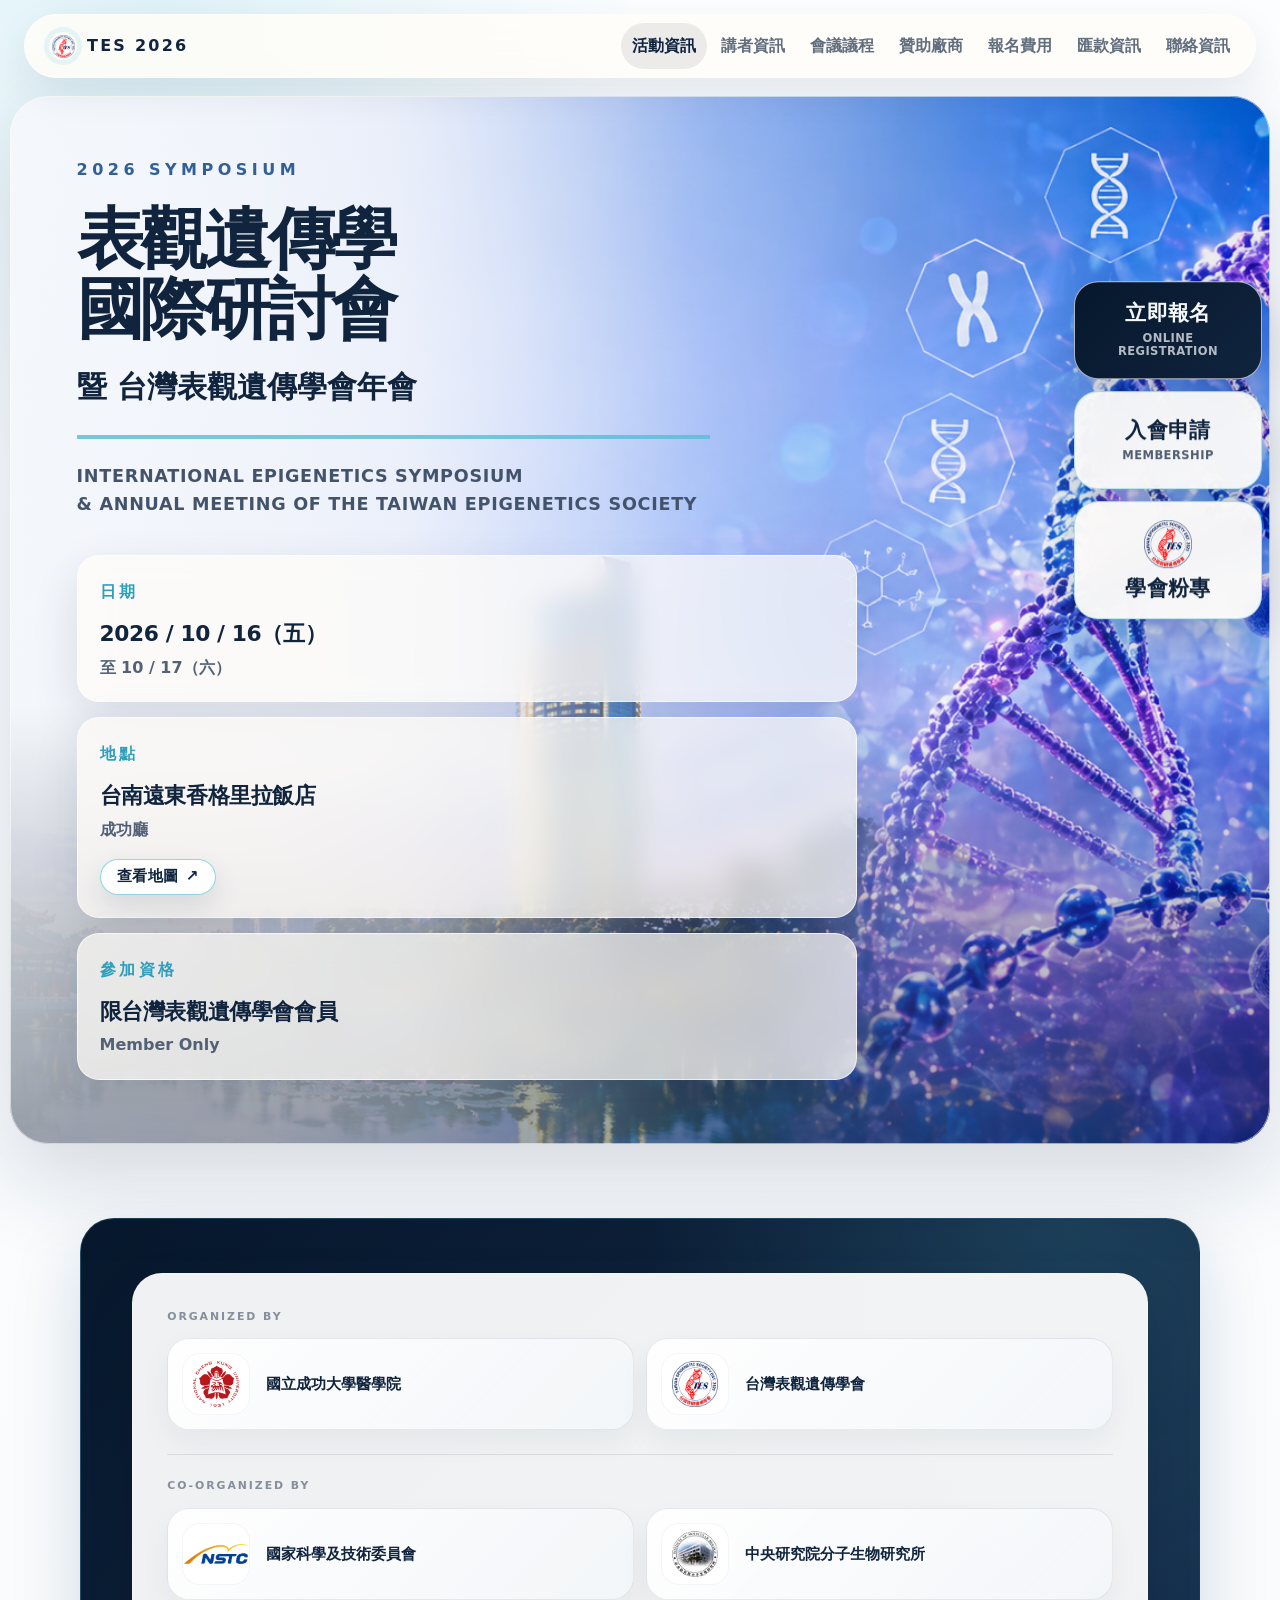
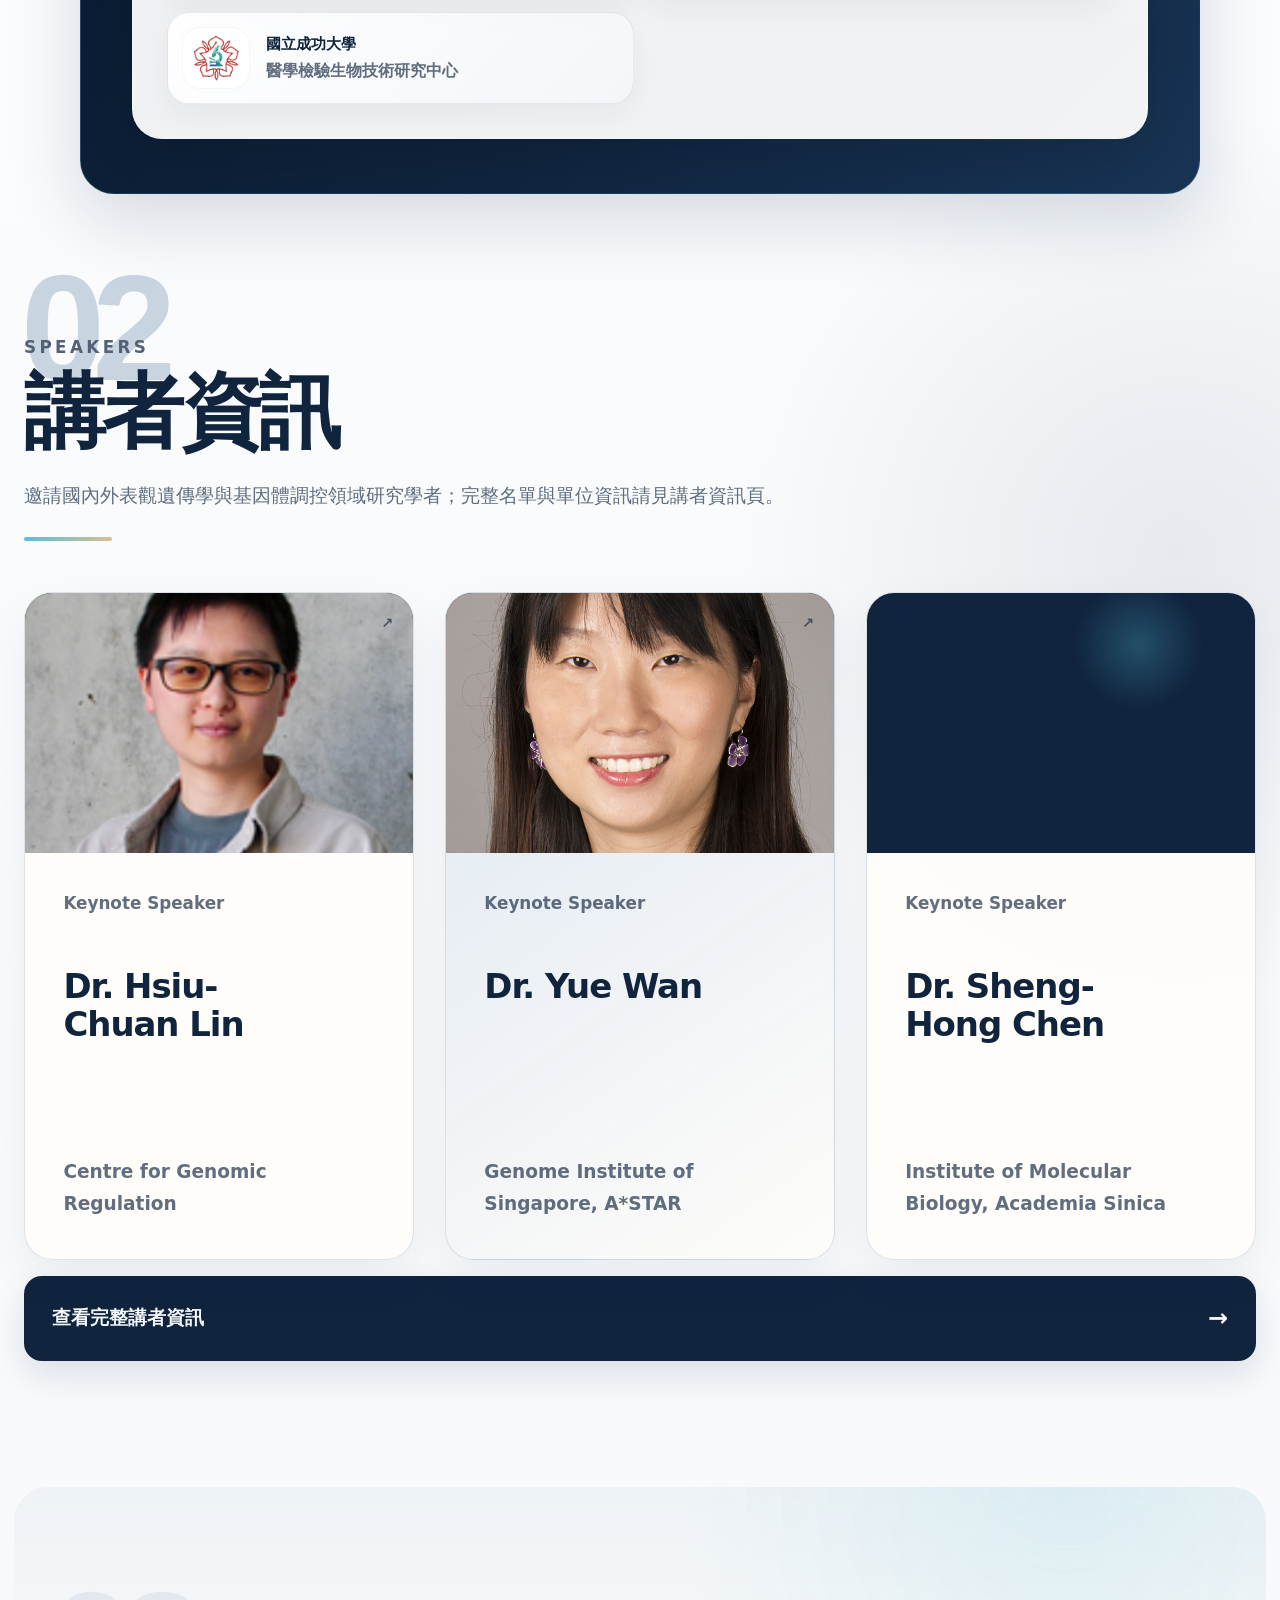
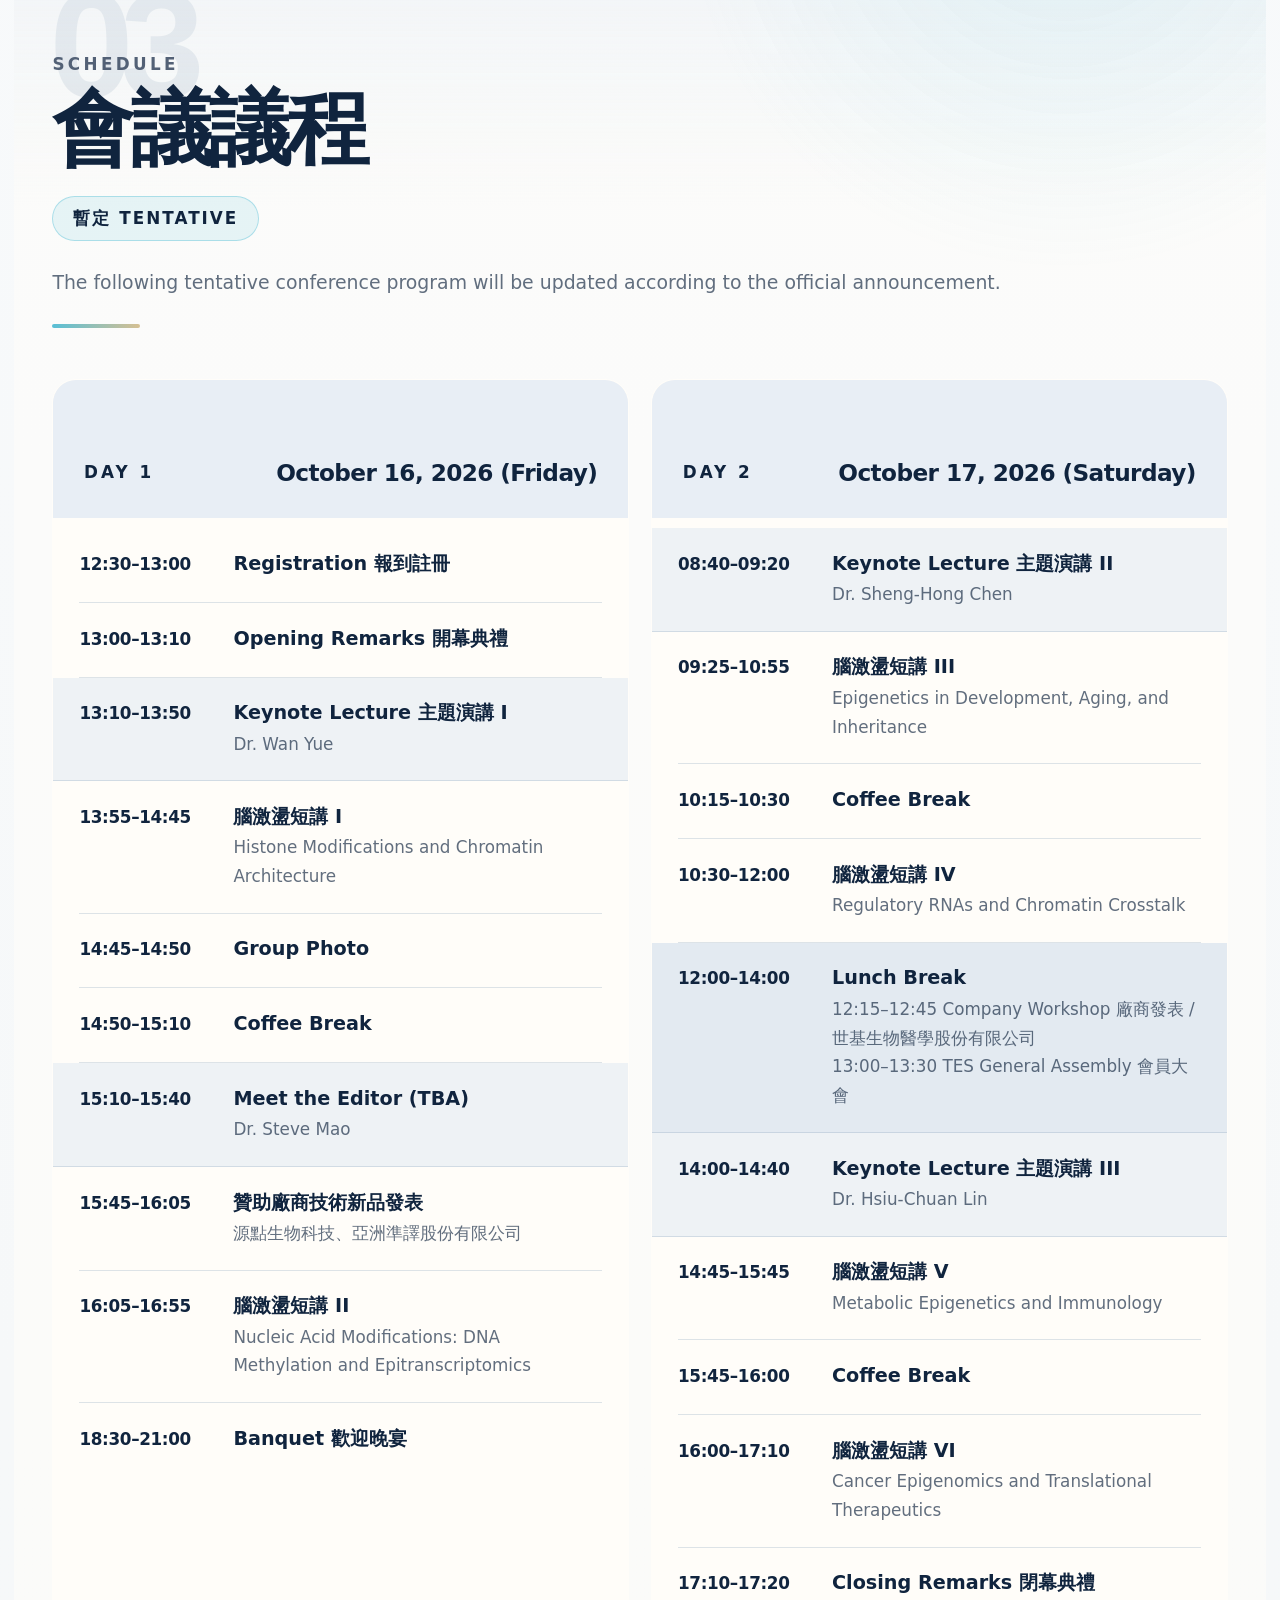
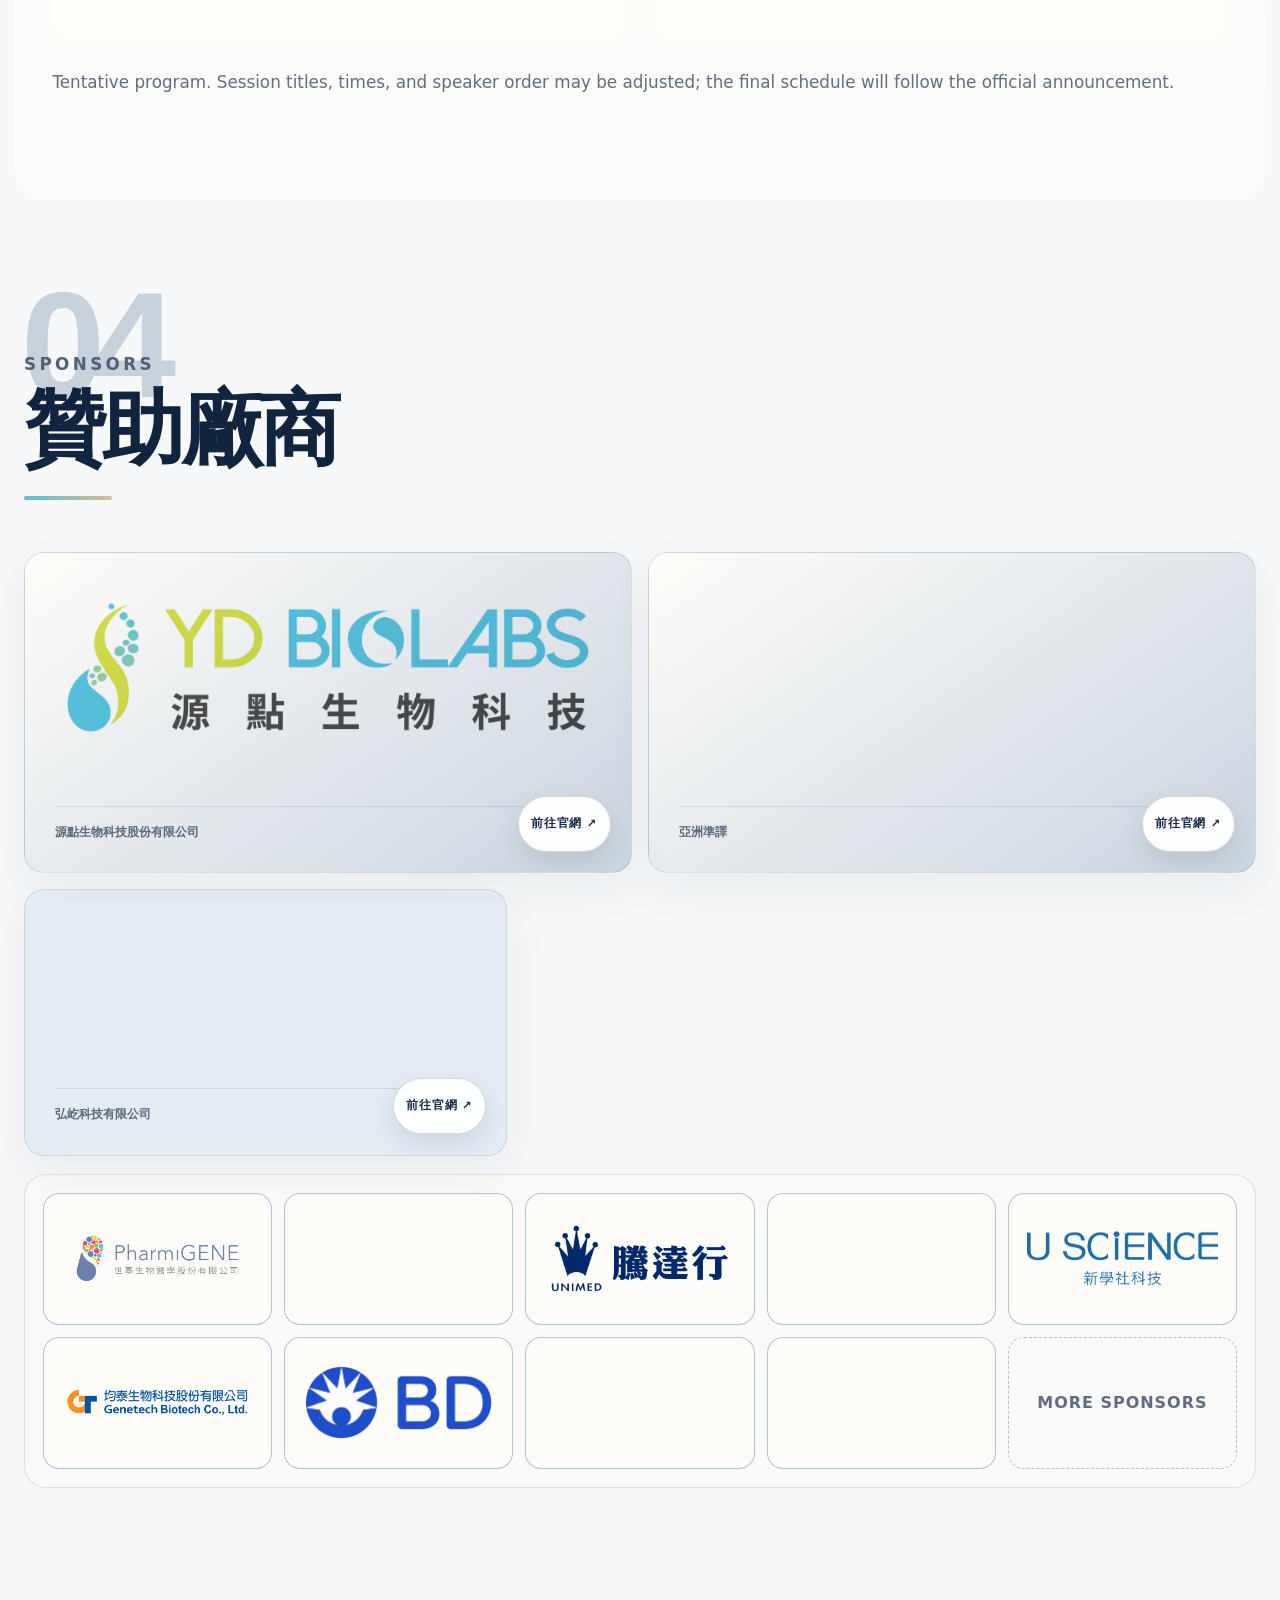
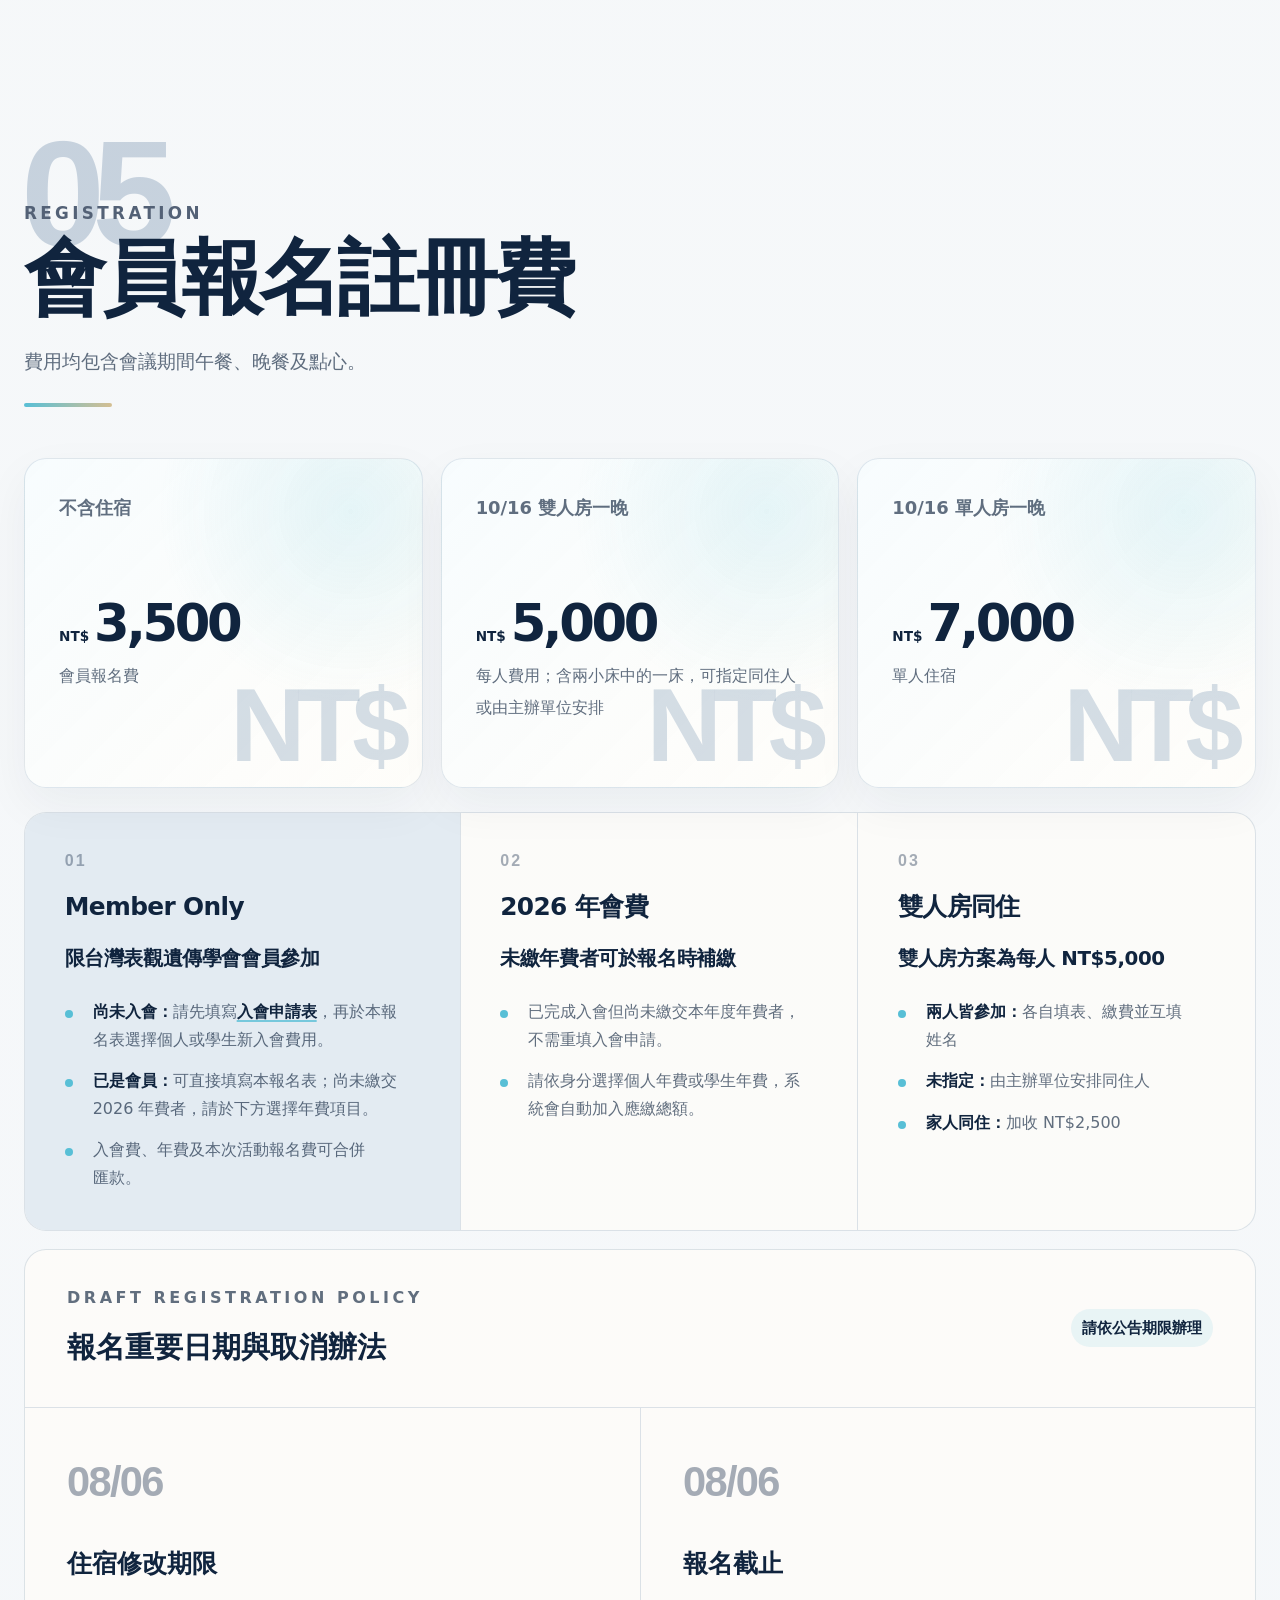
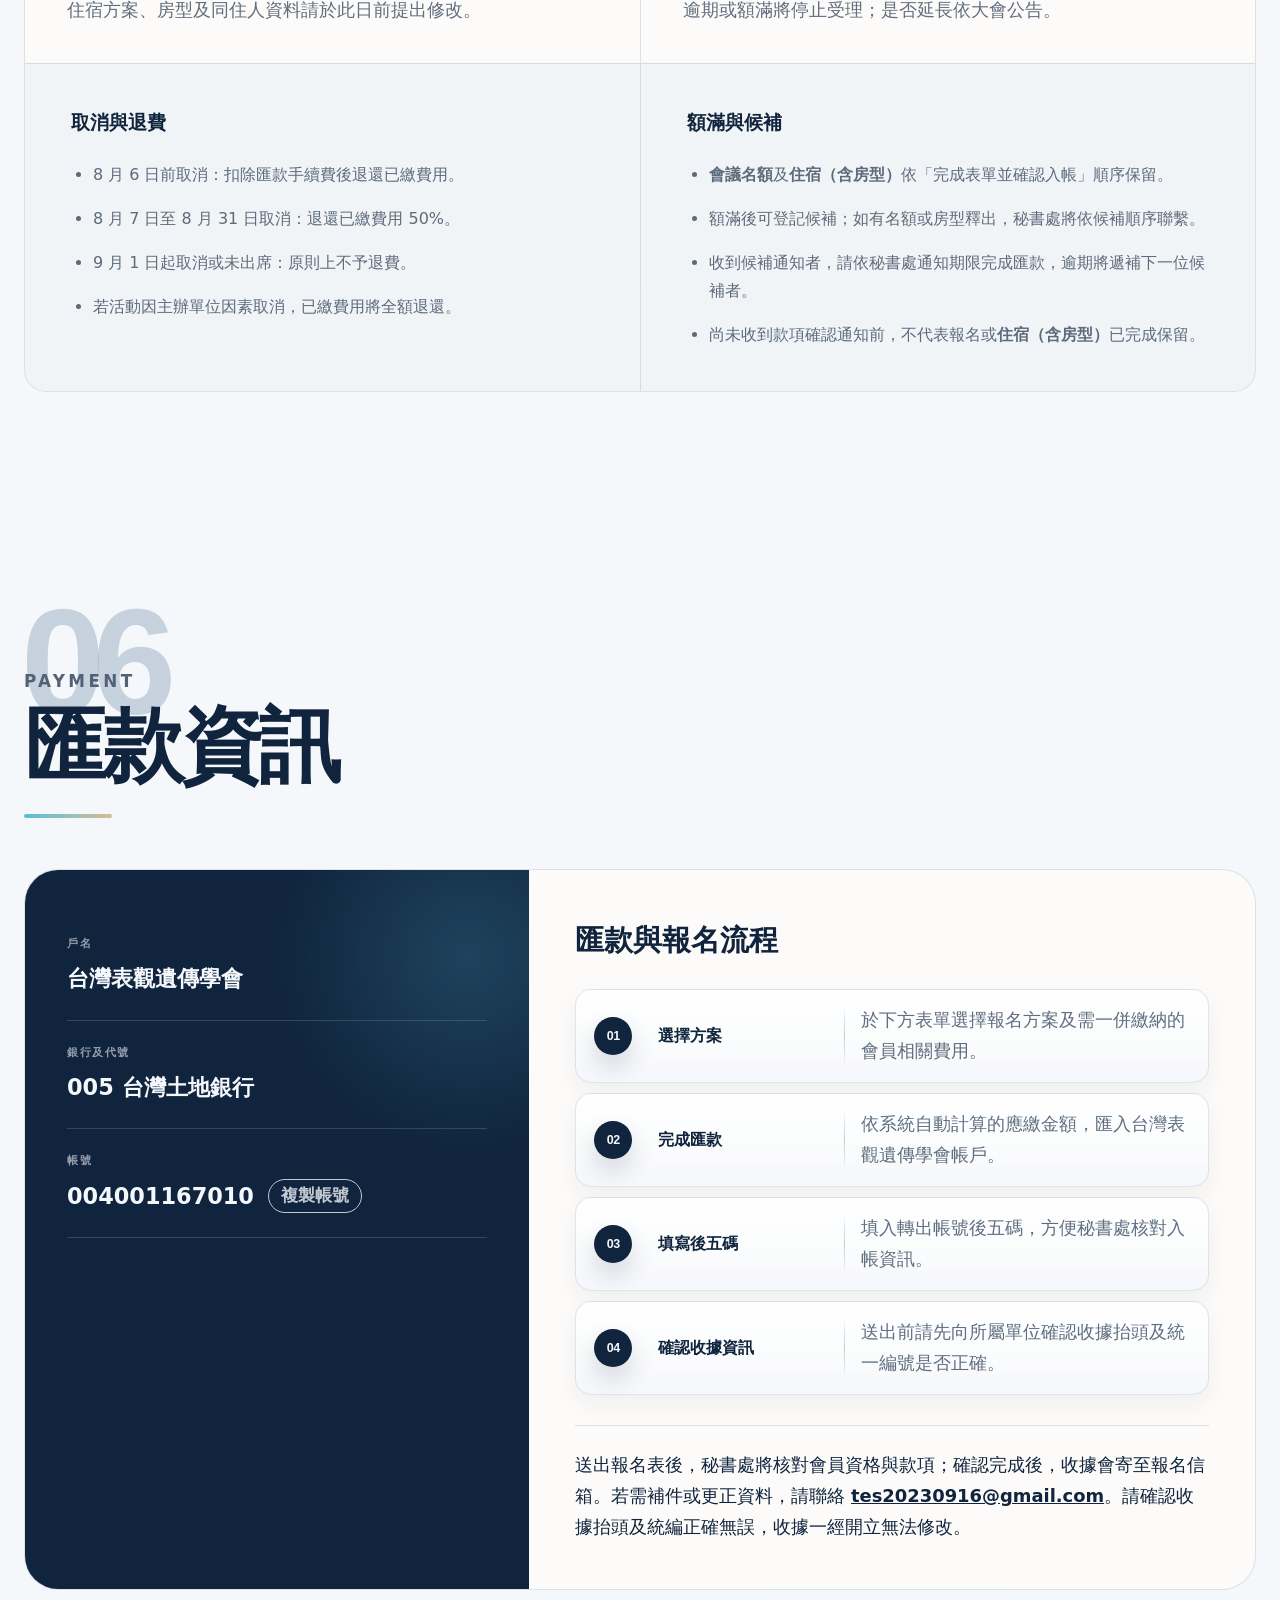
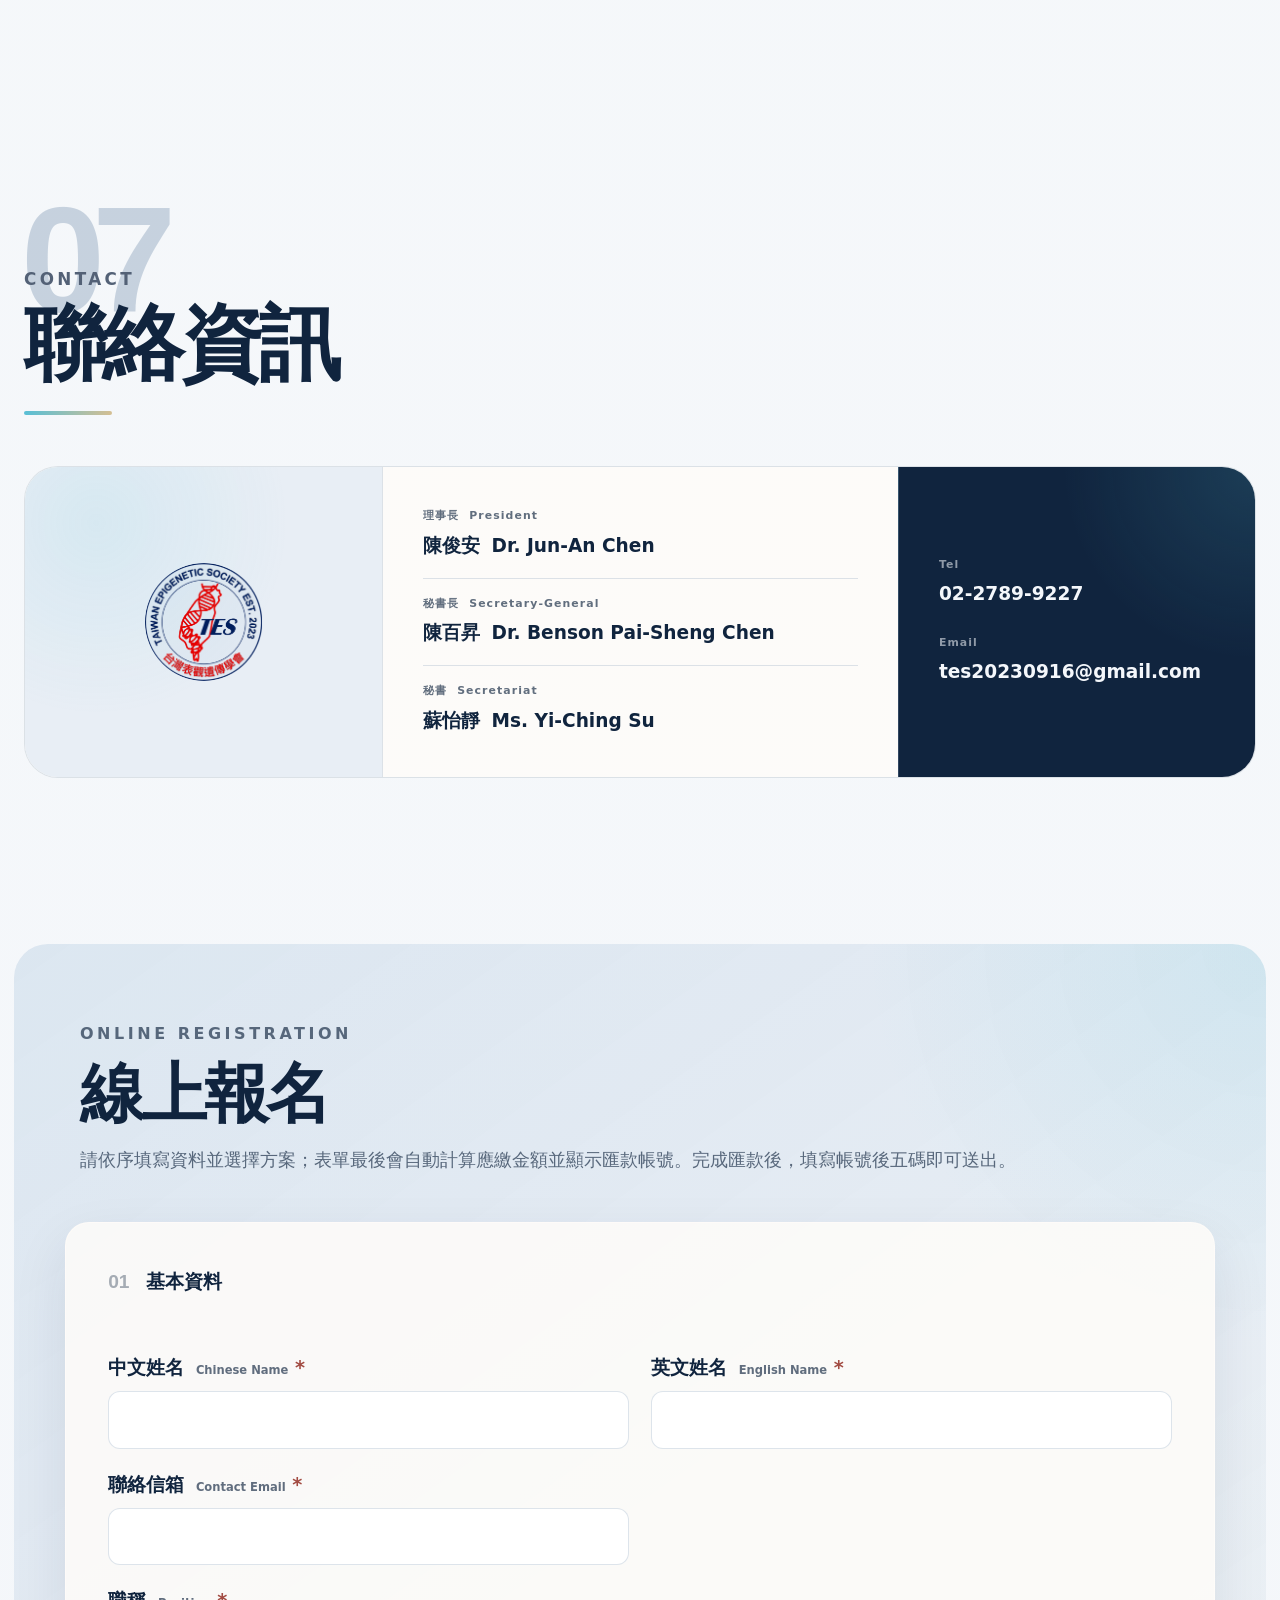
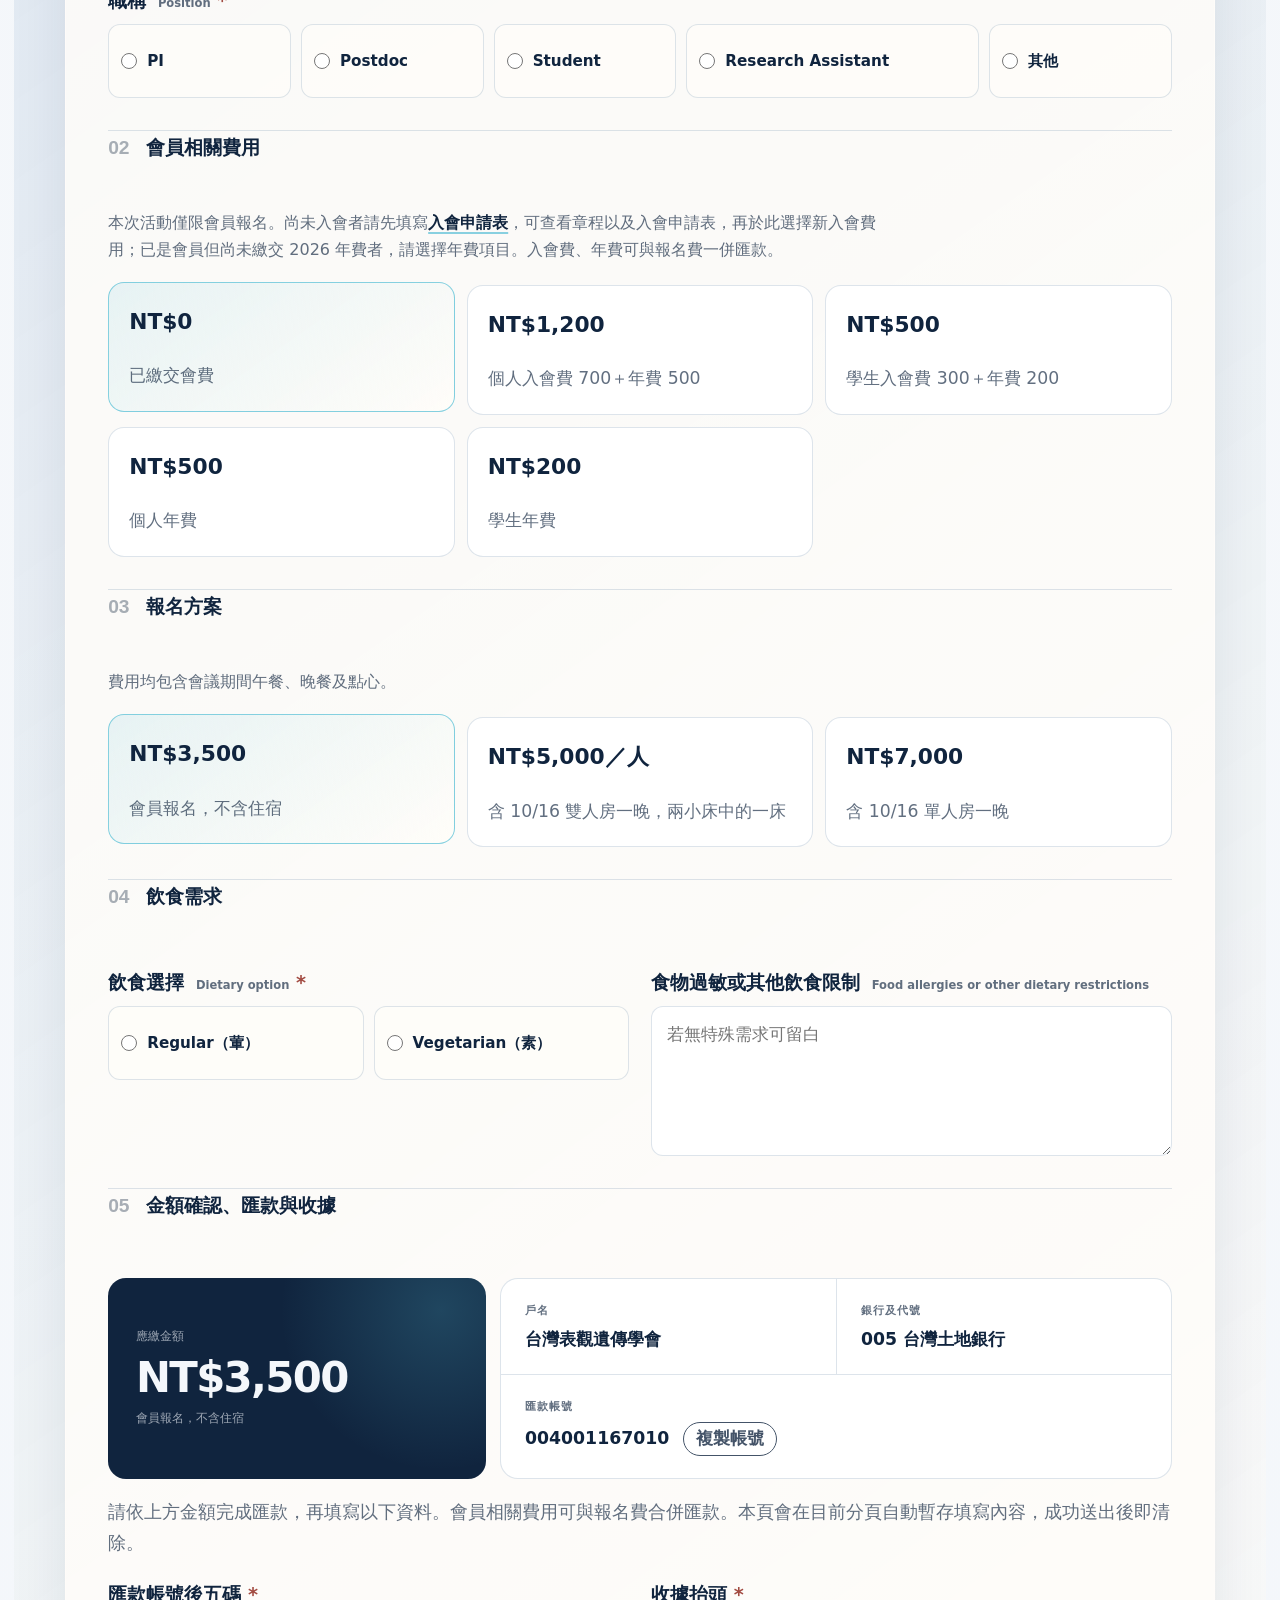
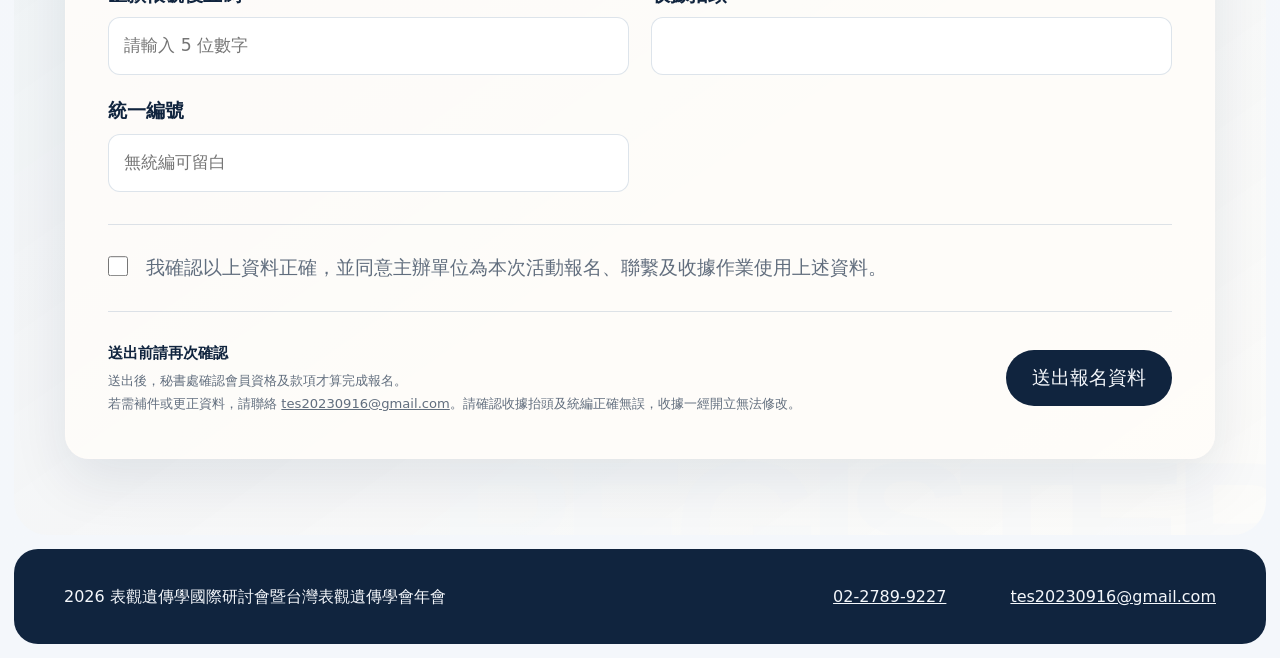
==== index.html @ fd53e80b "Update speakers and sponsor logos" ====
<!doctype html>
<html lang="zh-Hant">
  <head>
    <meta charset="utf-8">
    <meta name="viewport" content="width=device-width, initial-scale=1.0">
    <title>2026 表觀遺傳學國際研討會暨台灣表觀遺傳學會年會</title>
    <meta name="description" content="2026 表觀遺傳學國際研討會暨台灣表觀遺傳學會年會，2026 年 10 月 16 日至 17 日於台南遠東香格里拉飯店舉行。">
    <link rel="icon" type="image/png" href="assets/favicon.png">
    <link rel="stylesheet" href="styles.css?v=20260714-keynote-layout">
    <style>
        #sponsors a[href],
        #sponsor a[href],
        .sponsors a[href],
        .sponsor-section a[href],
        .sponsor-grid a[href],
        a.sponsor-card[href],
        a[class*="sponsor-card"][href],
        a[class*="sponsor-logo"][href],
        a[class*="sponsor-item"][href] {
            position: relative;
            cursor: pointer;
            text-decoration: none;
        }

        #sponsors a[href]::after,
        #sponsor a[href]::after,
        .sponsors a[href]::after,
        .sponsor-section a[href]::after,
        .sponsor-grid a[href]::after,
        a.sponsor-card[href]::after,
        a[class*="sponsor-card"][href]::after,
        a[class*="sponsor-logo"][href]::after,
        a[class*="sponsor-item"][href]::after {
            content: "前往官網 ↗";
            position: absolute;
            right: clamp(16px, 2vw, 30px);
            bottom: clamp(14px, 2vw, 28px);
            z-index: 2;
            display: inline-flex;
            align-items: center;
            justify-content: center;
            min-height: 38px;
            padding: 0 1rem;
            border: 1px solid rgba(92, 203, 225, 0.76);
            border-radius: 999px;
            background: rgba(255, 255, 255, 0.96);
            color: #102841;
            font-size: clamp(0.74rem, 0.72vw, 0.9rem);
            font-weight: 800;
            letter-spacing: 0.08em;
            box-shadow: 0 12px 30px rgba(9, 31, 52, 0.16);
            pointer-events: none;
            white-space: nowrap;
        }

        #sponsors a[href]:hover,
        #sponsors a[href]:focus-visible,
        #sponsor a[href]:hover,
        #sponsor a[href]:focus-visible,
        .sponsors a[href]:hover,
        .sponsors a[href]:focus-visible,
        .sponsor-section a[href]:hover,
        .sponsor-section a[href]:focus-visible,
        .sponsor-grid a[href]:hover,
        .sponsor-grid a[href]:focus-visible,
        a.sponsor-card[href]:hover,
        a.sponsor-card[href]:focus-visible,
        a[class*="sponsor-card"][href]:hover,
        a[class*="sponsor-card"][href]:focus-visible,
        a[class*="sponsor-logo"][href]:hover,
        a[class*="sponsor-logo"][href]:focus-visible,
        a[class*="sponsor-item"][href]:hover,
        a[class*="sponsor-item"][href]:focus-visible {
            border-color: rgba(92, 203, 225, 0.98);
            box-shadow: 0 24px 52px rgba(9, 31, 52, 0.2);
            transform: translateY(-3px);
        }

        #sponsors a[href]:focus-visible,
        #sponsor a[href]:focus-visible,
        .sponsors a[href]:focus-visible,
        .sponsor-section a[href]:focus-visible,
        .sponsor-grid a[href]:focus-visible,
        a.sponsor-card[href]:focus-visible,
        a[class*="sponsor-card"][href]:focus-visible,
        a[class*="sponsor-logo"][href]:focus-visible,
        a[class*="sponsor-item"][href]:focus-visible {
            outline: 3px solid rgba(92, 203, 225, 0.42);
            outline-offset: 5px;
        }

        @media (max-width: 720px) {
            #sponsors a[href]::after,
            #sponsor a[href]::after,
            .sponsors a[href]::after,
            .sponsor-section a[href]::after,
            .sponsor-grid a[href]::after,
            a.sponsor-card[href]::after,
            a[class*="sponsor-card"][href]::after,
            a[class*="sponsor-logo"][href]::after,
            a[class*="sponsor-item"][href]::after {
                right: 14px;
                bottom: 14px;
                min-height: 34px;
                padding: 0 0.85rem;
                font-size: 0.72rem;
            }
        }
    </style>
    <style>
        /* Linked sponsor cards need to read as clickable, not just decorative logos. */
        #sponsors a[href],
        #sponsor a[href],
        .sponsors a[href],
        .sponsor-section a[href],
        .sponsor-grid a[href],
        a.sponsor-card[href],
        a[class*="sponsor-card"][href],
        a[class*="sponsor-logo"][href],
        a[class*="sponsor-item"][href] {
            position: relative;
            cursor: pointer;
            text-decoration: none;
            transition: transform 0.2s ease, box-shadow 0.2s ease, border-color 0.2s ease;
        }

        #sponsors a[href]::after,
        #sponsor a[href]::after,
        .sponsors a[href]::after,
        .sponsor-section a[href]::after,
        .sponsor-grid a[href]::after,
        a.sponsor-card[href]::after,
        a[class*="sponsor-card"][href]::after,
        a[class*="sponsor-logo"][href]::after,
        a[class*="sponsor-item"][href]::after {
            content: "前往官網 ↗";
            position: absolute;
            right: clamp(14px, 1.8vw, 26px);
            bottom: clamp(14px, 1.8vw, 24px);
            display: inline-flex;
            align-items: center;
            justify-content: center;
            padding: 0.55rem 0.85rem;
            border: 1px solid rgba(22, 42, 70, 0.18);
            border-radius: 999px;
            background: rgba(255, 255, 255, 0.94);
            color: #162A46;
            font-size: clamp(0.78rem, 0.75vw, 0.92rem);
            font-weight: 800;
            letter-spacing: 0.06em;
            box-shadow: 0 10px 24px rgba(22, 42, 70, 0.12);
            pointer-events: none;
        }

        #sponsors a[href]:hover,
        #sponsors a[href]:focus-visible,
        #sponsor a[href]:hover,
        #sponsor a[href]:focus-visible,
        .sponsors a[href]:hover,
        .sponsors a[href]:focus-visible,
        .sponsor-section a[href]:hover,
        .sponsor-section a[href]:focus-visible,
        .sponsor-grid a[href]:hover,
        .sponsor-grid a[href]:focus-visible,
        a.sponsor-card[href]:hover,
        a.sponsor-card[href]:focus-visible,
        a[class*="sponsor-card"][href]:hover,
        a[class*="sponsor-card"][href]:focus-visible,
        a[class*="sponsor-logo"][href]:hover,
        a[class*="sponsor-logo"][href]:focus-visible,
        a[class*="sponsor-item"][href]:hover,
        a[class*="sponsor-item"][href]:focus-visible {
            transform: translateY(-4px);
            border-color: rgba(103, 202, 220, 0.72);
            box-shadow: 0 22px 44px rgba(22, 42, 70, 0.16);
            outline: none;
        }

        #sponsors a[href]:hover::after,
        #sponsors a[href]:focus-visible::after,
        #sponsor a[href]:hover::after,
        #sponsor a[href]:focus-visible::after,
        .sponsors a[href]:hover::after,
        .sponsors a[href]:focus-visible::after,
        .sponsor-section a[href]:hover::after,
        .sponsor-section a[href]:focus-visible::after,
        .sponsor-grid a[href]:hover::after,
        .sponsor-grid a[href]:focus-visible::after,
        a.sponsor-card[href]:hover::after,
        a.sponsor-card[href]:focus-visible::after,
        a[class*="sponsor-card"][href]:hover::after,
        a[class*="sponsor-card"][href]:focus-visible::after,
        a[class*="sponsor-logo"][href]:hover::after,
        a[class*="sponsor-logo"][href]:focus-visible::after,
        a[class*="sponsor-item"][href]:hover::after,
        a[class*="sponsor-item"][href]:focus-visible::after {
            background: #162A46;
            color: #fff;
            border-color: #162A46;
        }

        @media (max-width: 720px) {
            #sponsors a[href]::after,
            #sponsor a[href]::after,
            .sponsors a[href]::after,
            .sponsor-section a[href]::after,
            .sponsor-grid a[href]::after,
            a.sponsor-card[href]::after,
            a[class*="sponsor-card"][href]::after,
            a[class*="sponsor-logo"][href]::after,
            a[class*="sponsor-item"][href]::after {
                right: 12px;
                bottom: 12px;
                padding: 0.45rem 0.7rem;
                font-size: 0.72rem;
            }
        }
    </style>
    <style>
        /* Make linked sponsor cards visibly clickable. */
        #sponsors a[href],
        .sponsors a[href],
        .sponsor-grid a[href],
        .sponsor-showcase a[href],
        a.sponsor-card[href],
        a[class*="sponsor"][href] {
            position: relative;
            cursor: pointer;
            text-decoration: none;
            transition: transform 0.2s ease, box-shadow 0.2s ease, border-color 0.2s ease;
        }

        #sponsors a[href]::after,
        .sponsors a[href]::after,
        .sponsor-grid a[href]::after,
        .sponsor-showcase a[href]::after,
        a.sponsor-card[href]::after,
        a[class*="sponsor"][href]::after {
            content: "前往官網 ↗";
            position: absolute;
            right: clamp(12px, 1.6vw, 24px);
            bottom: clamp(12px, 1.6vw, 22px);
            z-index: 2;
            display: inline-flex;
            align-items: center;
            justify-content: center;
            padding: 0.5rem 0.78rem;
            border: 1px solid rgba(22, 42, 70, 0.18);
            border-radius: 999px;
            background: rgba(255, 255, 255, 0.96);
            color: #162A46;
            box-shadow: 0 10px 24px rgba(22, 42, 70, 0.12);
            font-size: clamp(0.72rem, 0.76vw, 0.9rem);
            font-weight: 800;
            letter-spacing: 0.06em;
            pointer-events: none;
            white-space: nowrap;
        }

        #sponsors a[href]:hover,
        #sponsors a[href]:focus-visible,
        .sponsors a[href]:hover,
        .sponsors a[href]:focus-visible,
        .sponsor-grid a[href]:hover,
        .sponsor-grid a[href]:focus-visible,
        .sponsor-showcase a[href]:hover,
        .sponsor-showcase a[href]:focus-visible,
        a.sponsor-card[href]:hover,
        a.sponsor-card[href]:focus-visible,
        a[class*="sponsor"][href]:hover,
        a[class*="sponsor"][href]:focus-visible {
            transform: translateY(-4px);
            border-color: rgba(103, 202, 220, 0.72);
            box-shadow: 0 22px 44px rgba(22, 42, 70, 0.16);
            outline: none;
        }

        #sponsors a[href]:hover::after,
        #sponsors a[href]:focus-visible::after,
        .sponsors a[href]:hover::after,
        .sponsors a[href]:focus-visible::after,
        .sponsor-grid a[href]:hover::after,
        .sponsor-grid a[href]:focus-visible::after,
        .sponsor-showcase a[href]:hover::after,
        .sponsor-showcase a[href]:focus-visible::after,
        a.sponsor-card[href]:hover::after,
        a.sponsor-card[href]:focus-visible::after,
        a[class*="sponsor"][href]:hover::after,
        a[class*="sponsor"][href]:focus-visible::after {
            background: #162A46;
            color: #fff;
        }
    </style>
  <script src="entry-scroll.js"></script>
</head>
  <body>
    <a class="skip-link" href="#mainContent">跳至主要內容</a>
    <header class="site-header">
      <a class="brand" href="#home" aria-label="回到首頁">TES 2026</a>
      <button class="nav-toggle" type="button" aria-expanded="false" aria-controls="mainNav" aria-label="開啟導覽選單">選單</button>
      <nav class="main-nav" id="mainNav" aria-label="主要導覽">
        <a href="#about">活動資訊</a>
        <a href="speakers.html">講者資訊</a>
        <a href="#program">會議議程</a>
        <a href="#sponsors">贊助廠商</a>
        <a href="#registration">報名費用</a>
        <a href="#payment">匯款資訊</a>
        <a href="#contact">聯絡資訊</a>
      </nav>
    </header>

    <nav class="floating-actions" aria-label="快速報名操作">
      <a class="floating-action primary" href="#register">
        <span>立即報名</span>
        <small>Online Registration</small>
      </a>
      <a class="floating-action secondary" href="https://docs.google.com/forms/d/e/1FAIpQLScxBQUKGVQQGh0IkMHBp9uGEyiG6bbuo1hC9bVeczIrFh-U7w/viewform" target="_blank" rel="noopener noreferrer" data-open-new-page>
        <span>入會申請</span>
        <small>Membership</small>
      </a>
      <a class="floating-action logo-action" href="https://www.facebook.com/Epigenetics.and.Chromatin/" target="_blank" rel="noopener noreferrer" aria-label="前往台灣表觀遺傳學會 Facebook" data-open-new-page>
        <img src="assets/logos/tes-society-logo.png" alt="" loading="lazy" decoding="async">
        <span>學會粉專</span>
      </a>
    </nav>

    <main id="mainContent">
      <section class="hero hero-image-composite" id="home" aria-label="2026 International Epigenetics Symposium">
        <div class="hero-image-content">
          <p class="hero-kicker">2026 Symposium</p>
          <h1>
            <span>表觀遺傳學</span>
            <span>國際研討會</span>
          </h1>
          <p class="hero-meeting-name">暨 台灣表觀遺傳學會年會</p>
          <p class="hero-subtitle">
            <span>International Epigenetics Symposium</span>
            <span>&amp; Annual Meeting of the Taiwan Epigenetics Society</span>
          </p>
          <div class="hero-info-row" aria-label="活動資訊">
            <div>
              <span>日期</span>
              <strong>2026 / 10 / 16（五）</strong>
              <small>至 10 / 17（六）</small>
            </div>
            <div>
              <span>地點</span>
              <strong>台南遠東香格里拉飯店</strong>
              <small>成功廳</small>
              <a class="hero-map-link" href="https://maps.google.com/?q=台南遠東香格里拉飯店" target="_blank" rel="noreferrer">查看地圖</a>
            </div>
            <div>
              <span>參加資格</span>
              <strong>限台灣表觀遺傳學會會員</strong>
              <small>Member Only</small>
            </div>
          </div>
        </div>
      </section>

      <section class="section intro-section" id="about">
        <div class="about-layout organizer-only-layout">
          <div class="institution-panel">
            <div class="institution-block">
              <p>Organized by</p>
              <ul class="organization-list organization-rail">
                <li class="organization-item">
                  <span class="organization-logo">
                    <img src="assets/logos/ncku-logo.png" alt="">
                  </span>
                  <span class="organization-name">國立成功大學醫學院</span>
                </li>
                <li class="organization-item">
                  <span class="organization-logo">
                    <img src="assets/logos/tes-logo-hq.png" alt="">
                  </span>
                  <span class="organization-name">台灣表觀遺傳學會</span>
                </li>
              </ul>
            </div>
            <div class="institution-block">
              <p>Co-organized by</p>
              <ul class="organization-list organization-rail">
                <li class="organization-item">
                  <span class="organization-logo organization-logo-wide">
                    <img src="assets/logos/nstc-mark-transparent.png" alt="">
                  </span>
                  <span class="organization-name">國家科學及技術委員會</span>
                </li>
                <li class="organization-item">
                  <span class="organization-logo">
                    <img src="assets/logos/imb-logo-hq.png" alt="">
                  </span>
                  <span class="organization-name">中央研究院分子生物研究所</span>
                </li>
                <li class="organization-item">
                  <span class="organization-logo">
                    <img src="assets/logos/medical-lab-biotech-research-center.png" alt="">
                  </span>
                  <span class="organization-name">國立成功大學<small>醫學檢驗生物技術研究中心</small></span>
                </li>
              </ul>
            </div>
          </div>
        </div>
      </section>

      <section class="section speaker-preview-section" id="home-speakers">
        <div class="section-heading" data-section="02">
          <p class="eyebrow">Speakers</p>
          <h2>講者資訊</h2>
          <p>邀請國內外表觀遺傳學與基因體調控領域研究學者；完整名單與單位資訊請見講者資訊頁。</p>
        </div>
        <div class="keynote-preview-grid">
          <a class="keynote-preview-card" href="https://www.crg.eu/ca/programmes-groups/lin-lab" target="_blank" rel="noopener" aria-label="Open Dr. Hsiu-Chuan Lin lab website">
            <span class="speaker-monogram">
              <img src="assets/speakers/hsiu-chuan-lin-crop.png" alt="Dr. Hsiu-Chuan Lin" loading="lazy" decoding="async" style="--avatar-position: 50% 50%; --avatar-zoom: 1; --avatar-shift-x: 0%; --avatar-shift-y: 0%;">
            </span>
            <div>
              <p>Keynote Speaker</p>
              <h3><span>Dr. Hsiu-Chuan Lin</span></h3>
              <span>Centre for Genomic Regulation</span>
            </div>
          </a>
          <a class="keynote-preview-card" href="https://research.a-star.edu.sg/researcher/yue-wan/" target="_blank" rel="noopener" aria-label="Open Dr. Yue Wan profile website">
            <span class="speaker-monogram">
              <img src="assets/speakers/wan-yue.png" alt="Dr. Yue Wan" loading="lazy" decoding="async" style="--avatar-position: 50% 42%; --avatar-zoom: 1.08; --avatar-shift-x: 0%; --avatar-shift-y: 0%;">
            </span>
            <div>
              <p>Keynote Speaker</p>
              <h3><span>Dr. Yue Wan</span></h3>
              <span>Genome Institute of Singapore, A*STAR</span>
            </div>
          </a>
          <a class="keynote-preview-card" href="https://celldynamicslabchinese.mystrikingly.com/" target="_blank" rel="noopener" aria-label="Open Dr. Sheng-Hong Chen lab website">
            <span class="speaker-monogram">
              <img src="assets/speakers/chen-sheng-hong.jpg" alt="Dr. Sheng-Hong Chen" loading="lazy" decoding="async" style="--avatar-position: 50% 50%; --avatar-zoom: 1.42; --avatar-shift-x: 0%; --avatar-shift-y: -10%;">
            </span>
            <div>
              <p>Keynote Speaker</p>
              <h3><span>Dr. Sheng-Hong Chen</span></h3>
              <span>Institute of Molecular Biology, Academia Sinica</span>
            </div>
          </a>
        </div>
        <a class="speakers-page-link" href="speakers.html">
          <span>查看完整講者資訊</span>
          <span aria-hidden="true">→</span>
        </a>
      </section>

      <section class="section program-section" id="program">
        <div class="section-heading" data-section="03">
          <p class="eyebrow">Schedule</p>
          <h2>會議議程</h2>
          <span class="program-status">暫定 Tentative</span>
          <p>The following tentative conference program will be updated according to the official announcement.</p>
        </div>
        <div class="program-days">
          <article class="program-day">
            <header>
              <p>Day 1</p>
              <h3>October 16, 2026 (Friday)</h3>
            </header>
            <div class="program-list">
              <div class="program-item">
                <time>12:30–13:00</time>
                <div><h4>Registration 報到註冊</h4></div>
              </div>
              <div class="program-item">
                <time>13:00–13:10</time>
                <div><h4>Opening Remarks 開幕典禮</h4></div>
              </div>
              <div class="program-item keynote">
                <time>13:10–13:50</time>
                <div>
                  <h4>Keynote Lecture 主題演講 I</h4>
                  <p>Dr. Wan Yue</p>
                </div>
              </div>
              <div class="program-item">
                <time>13:55–14:45</time>
                <div>
                  <h4>腦激盪短講 I</h4>
                  <p>Histone Modifications and Chromatin Architecture</p>
                </div>
              </div>
              <div class="program-item compact">
                <time>14:45–14:50</time>
                <div><h4>Group Photo</h4></div>
              </div>
              <div class="program-item break">
                <time>14:50–15:10</time>
                <div><h4>Coffee Break</h4></div>
              </div>
              <div class="program-item keynote">
                <time>15:10–15:40</time>
                <div>
                  <h4>Meet the Editor (TBA)</h4>
                  <p>Dr. Steve Mao</p>
                </div>
              </div>
              <div class="program-item">
                <time>15:45–16:05</time>
                <div>
                  <h4>贊助廠商技術新品發表</h4>
                  <p>源點生物科技、亞洲準譯股份有限公司</p>
                </div>
              </div>
              <div class="program-item">
                <time>16:05–16:55</time>
                <div>
                  <h4>腦激盪短講 II</h4>
                  <p>Nucleic Acid Modifications: DNA Methylation and Epitranscriptomics</p>
                </div>
              </div>
              <div class="program-item banquet">
                <time>18:30–21:00</time>
                <div><h4>Banquet 歡迎晚宴</h4></div>
              </div>
            </div>
          </article>

          <article class="program-day">
            <header>
              <p>Day 2</p>
              <h3>October 17, 2026 (Saturday)</h3>
            </header>
            <div class="program-list">
              <div class="program-item keynote">
                <time>08:40–09:20</time>
                <div>
                  <h4>Keynote Lecture 主題演講 II</h4>
                  <p>Dr. Sheng-Hong Chen</p>
                </div>
              </div>
              <div class="program-item">
                <time>09:25–10:55</time>
                <div>
                  <h4>腦激盪短講 III</h4>
                  <p>Epigenetics in Development, Aging, and Inheritance</p>
                </div>
              </div>
              <div class="program-item break">
                <time>10:15–10:30</time>
                <div><h4>Coffee Break</h4></div>
              </div>
              <div class="program-item">
                <time>10:30–12:00</time>
                <div>
                  <h4>腦激盪短講 IV</h4>
                  <p>Regulatory RNAs and Chromatin Crosstalk</p>
                </div>
              </div>
              <div class="program-item parallel">
                <time>12:00–14:00</time>
                <div>
                  <h4>Lunch Break</h4>
                  <p>12:15–12:45 Company Workshop 廠商發表 / 世基生物醫學股份有限公司</p>
                  <p>13:00–13:30 TES General Assembly 會員大會</p>
                </div>
              </div>
              <div class="program-item keynote">
                <time>14:00–14:40</time>
                <div>
                  <h4>Keynote Lecture 主題演講 III</h4>
                  <p>Dr. Hsiu-Chuan Lin</p>
                </div>
              </div>
              <div class="program-item">
                <time>14:45–15:45</time>
                <div>
                  <h4>腦激盪短講 V</h4>
                  <p>Metabolic Epigenetics and Immunology</p>
                </div>
              </div>
              <div class="program-item break">
                <time>15:45–16:00</time>
                <div><h4>Coffee Break</h4></div>
              </div>
              <div class="program-item">
                <time>16:00–17:10</time>
                <div>
                  <h4>腦激盪短講 VI</h4>
                  <p>Cancer Epigenomics and Translational Therapeutics</p>
                </div>
              </div>
              <div class="program-item compact">
                <time>17:10–17:20</time>
                <div><h4>Closing Remarks 閉幕典禮</h4></div>
              </div>
            </div>
          </article>
        </div>
        <p class="program-note">Tentative program. Session titles, times, and speaker order may be adjusted; the final schedule will follow the official announcement.</p>
      </section>

      <section class="section sponsors-section" id="sponsors">
        <div class="section-heading" data-section="04">
          <p class="eyebrow">Sponsors</p>
          <h2>贊助廠商</h2>
        </div>
        <div class="sponsor-feature-grid">
          <a class="sponsor-card sponsor-card-silver" href="https://ydbiolabs.com/" target="_blank" rel="noopener noreferrer">
            <img src="assets/sponsors/yd-biolabs.png" alt="源點生物科技股份有限公司 YD Biolabs" loading="lazy" decoding="async">
            <h3>源點生物科技股份有限公司</h3>
          </a>
          <a class="sponsor-card sponsor-card-silver sponsor-card-apg" href="https://www.asiapathogenomics.com/tw" target="_blank" rel="noopener noreferrer">
            <img src="assets/sponsors/asia-translation-cropped.png" alt="亞洲準譯" loading="lazy" decoding="async">
            <h3>亞洲準譯</h3>
          </a>
          <a class="sponsor-card sponsor-card-bronze" href="https://www.onlyscience.com.tw/zh-tw/" target="_blank" rel="noopener noreferrer">
            <img src="assets/sponsors/only-science-2026.jpg" alt="弘屹科技有限公司 ONLY Science" loading="lazy" decoding="async">
            <h3>弘屹科技有限公司</h3>
          </a>
        </div>
        <div class="sponsor-logo-wall" aria-label="其他贊助廠商">
          <div class="sponsor-logo-card">
            <img src="assets/sponsors/pharmigene-2026.png" alt="世基生物醫學股份有限公司 PharmiGENE" loading="lazy" decoding="async">
          </div>
          <div class="sponsor-logo-card">
            <img src="assets/sponsors/hong-jing-2026.png" alt="弘晉有限公司 Hong Jing Co., Ltd." loading="lazy" decoding="async">
          </div>
          <div class="sponsor-logo-card">
            <img src="assets/sponsors/unimed.png" alt="騰達行企業股份有限公司 UNIMED" loading="lazy" decoding="async">
          </div>
          <div class="sponsor-logo-card">
            <img src="assets/sponsors/sifo.png" alt="西河科技股份有限公司 SIFO" loading="lazy" decoding="async">
          </div>
          <div class="sponsor-logo-card">
            <img src="assets/sponsors/u-science.png" alt="新學社科技有限公司 U Science" loading="lazy" decoding="async">
          </div>
          <div class="sponsor-logo-card">
            <img src="assets/sponsors/genetech-2026.png" alt="均泰生物科技有限公司 Genetech Biotech" loading="lazy" decoding="async">
          </div>
          <div class="sponsor-logo-card">
            <img src="assets/sponsors/bd-2026.png" alt="新加坡商必帝股份有限公司台灣分公司 BD" loading="lazy" decoding="async">
          </div>
          <div class="sponsor-logo-card">
            <img src="assets/sponsors/bosen-2026.png" alt="伯森生物科技股份有限公司" loading="lazy" decoding="async">
          </div>
          <div class="sponsor-logo-card">
            <img src="assets/sponsors/genomics-keelung.png" alt="基龍米克斯生物科技股份有限公司 Genomics" loading="lazy" decoding="async">
          </div>
          <div class="sponsor-logo-card sponsor-logo-placeholder">
            <span>More Sponsors</span>
          </div>
        </div>
      </section>

      <section class="section" id="registration">
        <div class="section-heading" data-section="05">
          <p class="eyebrow">Registration</p>
          <h2>會員報名註冊費</h2>
          <p>費用均包含會議期間午餐、晚餐及點心。</p>
        </div>
        <div class="fee-grid">
          <article class="fee-card">
            <p>不含住宿</p>
            <strong><small>NT$</small>3,500</strong>
            <span>會員報名費</span>
          </article>
          <article class="fee-card featured">
            <p>10/16 雙人房一晚</p>
            <strong><small>NT$</small>5,000</strong>
            <span>每人費用；含兩小床中的一床，可指定同住人或由主辦單位安排</span>
          </article>
          <article class="fee-card">
            <p>10/16 單人房一晚</p>
            <strong><small>NT$</small>7,000</strong>
            <span>單人住宿</span>
          </article>
        </div>
        <div class="registration-rules" aria-label="報名規則">
          <div class="registration-rule">
            <span>01</span>
            <div>
              <strong>Member Only</strong>
              <p class="rule-lead">限台灣表觀遺傳學會會員參加</p>
              <ul>
                <li><b>尚未入會：</b>請先填寫<a href="https://docs.google.com/forms/d/e/1FAIpQLScxBQUKGVQQGh0IkMHBp9uGEyiG6bbuo1hC9bVeczIrFh-U7w/viewform?usp=send_form" target="_blank" rel="noopener noreferrer" data-open-new-page>入會申請表</a>，再於本報名表選擇個人或學生新入會費用。</li>
                <li><b>已是會員：</b>可直接填寫本報名表；尚未繳交 2026 年費者，請於下方選擇年費項目。</li>
                <li>入會費、年費及本次活動報名費可合併匯款。</li>
              </ul>
            </div>
          </div>
          <div class="registration-rule">
            <span>02</span>
            <div>
              <strong>2026 年會費</strong>
              <p class="rule-lead">未繳年費者可於報名時補繳</p>
              <ul>
                <li>已完成入會但尚未繳交本年度年費者，不需重填入會申請。</li>
                <li>請依身分選擇個人年費或學生年費，系統會自動加入應繳總額。</li>
              </ul>
            </div>
          </div>
          <div class="registration-rule">
            <span>03</span>
            <div>
              <strong>雙人房同住</strong>
              <p class="rule-lead">雙人房方案為每人 NT$5,000</p>
              <ul>
                <li><b>兩人皆參加：</b>各自填表、繳費並互填姓名</li>
                <li><b>未指定：</b>由主辦單位安排同住人</li>
                <li><b>家人同住：</b>加收 NT$2,500</li>
              </ul>
            </div>
          </div>
        </div>
        <div class="registration-policy" aria-labelledby="registrationPolicyTitle">
          <div class="policy-heading">
            <div>
              <p class="eyebrow">Draft Registration Policy</p>
              <h3 id="registrationPolicyTitle">報名重要日期與取消辦法</h3>
            </div>
            <span>請依公告期限辦理</span>
          </div>
          <div class="policy-timeline">
            <div>
              <time datetime="2026-08-06">08/06</time>
              <strong>住宿修改期限</strong>
              <p>住宿方案、房型及同住人資料請於此日前提出修改。</p>
            </div>
            <div>
              <time datetime="2026-08-06">08/06</time>
              <strong>報名截止</strong>
              <p>逾期或額滿將停止受理；是否延長依大會公告。</p>
            </div>
          </div>
          <div class="policy-details">
            <article>
              <h4>取消與退費</h4>
              <ul>
                <li>8 月 6 日前取消：扣除匯款手續費後退還已繳費用。</li>
                <li>8 月 7 日至 8 月 31 日取消：退還已繳費用 50%。</li>
                <li>9 月 1 日起取消或未出席：原則上不予退費。</li>
                <li>若活動因主辦單位因素取消，已繳費用將全額退還。</li>
              </ul>
            </article>
            <article>
              <h4>額滿與候補</h4>
              <ul>
                <li><strong>會議名額</strong>及<strong>住宿（含房型）</strong>依「完成表單並確認入帳」順序保留。</li>
                <li>額滿後可登記候補；如有名額或房型釋出，秘書處將依候補順序聯繫。</li>
                <li>收到候補通知者，請依秘書處通知期限完成匯款，逾期將遞補下一位候補者。</li>
                <li>尚未收到款項確認通知前，不代表報名或<strong>住宿（含房型）</strong>已完成保留。</li>
              </ul>
            </article>
          </div>
        </div>
      </section>

      <section class="section payment-section" id="payment">
        <div class="section-heading" data-section="06">
          <p class="eyebrow">Payment</p>
          <h2>匯款資訊</h2>
        </div>
        <div class="payment-grid">
          <dl class="bank-details">
            <div>
              <dt>戶名</dt>
              <dd>台灣表觀遺傳學會</dd>
            </div>
            <div>
              <dt>銀行及代號</dt>
              <dd>005 台灣土地銀行</dd>
            </div>
            <div>
              <dt>帳號</dt>
              <dd class="copyable-account">
                <span>004001167010</span>
                <button type="button" class="copy-account-button" data-copy-account="004001167010">複製帳號</button>
              </dd>
            </div>
          </dl>
          <div class="transfer-instructions">
            <h3>匯款與報名流程</h3>
            <ol class="transfer-flow">
              <li>
                <span>01</span>
                <strong>選擇方案</strong>
                <p>於下方表單選擇報名方案及需一併繳納的會員相關費用。</p>
              </li>
              <li>
                <span>02</span>
                <strong>完成匯款</strong>
                <p>依系統自動計算的應繳金額，匯入台灣表觀遺傳學會帳戶。</p>
              </li>
              <li>
                <span>03</span>
                <strong>填寫後五碼</strong>
                <p>填入轉出帳號後五碼，方便秘書處核對入帳資訊。</p>
              </li>
              <li>
                <span>04</span>
                <strong>確認收據資訊</strong>
                <p>送出前請先向所屬單位確認收據抬頭及統一編號是否正確。</p>
              </li>
            </ol>
            <p>送出報名表後，秘書處將核對會員資格與款項；確認完成後，收據會寄至報名信箱。若需補件或更正資料，請聯絡 <a href="mailto:tes20230916@gmail.com">tes20230916@gmail.com</a>。請確認收據抬頭及統編正確無誤，收據一經開立無法修改。</p>
          </div>
        </div>
      </section>

      <section class="section contact-section" id="contact">
        <div class="section-heading" data-section="07">
          <p class="eyebrow">Contact</p>
          <h2>聯絡資訊</h2>
        </div>
        <div class="contact-panel">
          <div class="contact-identity">
            <div class="contact-logo-row">
              <img class="contact-logo" src="assets/logos/tes-logo-hq.png" alt="台灣表觀遺傳學會 Taiwan Epigenetics Society logo" loading="lazy" decoding="async">
            </div>
          </div>
          <dl class="contact-people">
            <div>
              <dt>理事長 <span lang="en">President</span></dt>
              <dd>陳俊安 <span lang="en">Dr. Jun-An Chen</span></dd>
            </div>
            <div>
              <dt>秘書長 <span lang="en">Secretary-General</span></dt>
              <dd>陳百昇 <span lang="en">Dr. Benson Pai-Sheng Chen</span></dd>
            </div>
            <div>
              <dt>秘書 <span lang="en">Secretariat</span></dt>
              <dd>蘇怡靜 <span lang="en">Ms. Yi-Ching Su</span></dd>
            </div>
          </dl>
          <div class="contact-methods">
            <a href="tel:+886227899227">
              <span>Tel</span>
              02-2789-9227
            </a>
            <a href="mailto:tes20230916@gmail.com">
              <span>Email</span>
              tes20230916@gmail.com
            </a>
          </div>
        </div>
      </section>

      <section class="register-band" id="register">
        <div class="register-intro">
          <div>
            <p class="eyebrow">Online Registration</p>
            <h2>線上報名</h2>
            <p>請依序填寫資料並選擇方案；表單最後會自動計算應繳金額並顯示匯款帳號。完成匯款後，填寫帳號後五碼即可送出。</p>
          </div>
        </div>
        <form class="registration-form" id="registrationForm" method="post" target="registrationSubmitFrame" accept-charset="UTF-8">
          <input type="hidden" name="submittedAt" id="submittedAt">
          <input type="hidden" name="totalAmount" id="totalAmount" value="3500">
          <div class="honeypot-field" aria-hidden="true">
            <label>Website <input type="text" name="website" tabindex="-1" autocomplete="off"></label>
          </div>

          <fieldset class="form-section" id="membershipApplication">
            <legend><span>01</span> 基本資料</legend>
            <div class="form-grid">
              <label class="form-field">
                <span>中文姓名 <small>Chinese Name</small> <b>*</b></span>
                <input type="text" name="chineseName" autocomplete="name" required>
              </label>
              <label class="form-field">
                <span>英文姓名 <small>English Name</small> <b>*</b></span>
                <input type="text" name="englishName" autocomplete="name" required>
              </label>
              <label class="form-field">
                <span>聯絡信箱 <small>Contact Email</small> <b>*</b></span>
                <input type="email" name="email" autocomplete="email" inputmode="email" pattern="^[^\s@]+@[^\s@]+\.[A-Za-z]{2,}$" title="請填寫有效的電子信箱，例如 name@example.com" required>
              </label>
              <div class="form-field position-field">
                <span>職稱 <small>Position</small> <b>*</b></span>
                <div class="inline-choices position-choices">
                  <label><input type="radio" name="position" value="PI" required><span>PI</span></label>
                  <label><input type="radio" name="position" value="Postdoc"><span>Postdoc</span></label>
                  <label><input type="radio" name="position" value="Student"><span>Student</span></label>
                  <label><input type="radio" name="position" value="Research Assistant"><span>Research Assistant</span></label>
                  <label><input type="radio" name="position" value="Other"><span>其他</span></label>
                </div>
                <input class="other-position" type="text" name="positionOther" id="positionOther" placeholder="請填寫其他職稱" hidden>
              </div>
            </div>
          </fieldset>

          <fieldset class="form-section">
            <legend><span>02</span> 會員相關費用</legend>
            <p class="form-section-note">本次活動僅限會員報名。尚未入會者請先填寫<a href="https://docs.google.com/forms/d/e/1FAIpQLScxBQUKGVQQGh0IkMHBp9uGEyiG6bbuo1hC9bVeczIrFh-U7w/viewform" target="_blank" rel="noopener noreferrer" data-open-new-page>入會申請表</a>，可查看章程以及入會申請表，再於此選擇新入會費用；已是會員但尚未繳交 2026 年費者，請選擇年費項目。入會費、年費可與報名費一併匯款。</p>
            <div class="choice-grid membership-options">
              <label class="choice-card">
                <input type="radio" name="membershipFee" value="已繳交會費" data-amount="0" checked required>
                <span>
                  <strong>NT$0</strong>
                  <small>已繳交會費</small>
                </span>
              </label>
              <label class="choice-card">
                <input type="radio" name="membershipFee" value="個人新入會（入會費＋年費）" data-amount="1200">
                <span>
                  <strong>NT$1,200</strong>
                  <small>個人入會費 700＋年費 500</small>
                </span>
              </label>
              <label class="choice-card">
                <input type="radio" name="membershipFee" value="學生新入會（入會費＋年費）" data-amount="500">
                <span>
                  <strong>NT$500</strong>
                  <small>學生入會費 300＋年費 200</small>
                </span>
              </label>
              <label class="choice-card">
                <input type="radio" name="membershipFee" value="個人年費" data-amount="500">
                <span>
                  <strong>NT$500</strong>
                  <small>個人年費</small>
                </span>
              </label>
              <label class="choice-card">
                <input type="radio" name="membershipFee" value="學生年費" data-amount="200">
                <span>
                  <strong>NT$200</strong>
                  <small>學生年費</small>
                </span>
              </label>
            </div>
          </fieldset>

          <fieldset class="form-section">
            <legend><span>03</span> 報名方案</legend>
            <p class="form-section-note">費用均包含會議期間午餐、晚餐及點心。</p>
            <div class="choice-grid registration-plans">
              <label class="choice-card">
                <input type="radio" name="registrationPlan" value="不含住宿" data-amount="3500" checked required>
                <span>
                  <strong>NT$3,500</strong>
                  <small>會員報名，不含住宿</small>
                </span>
              </label>
              <label class="choice-card">
                <input type="radio" name="registrationPlan" value="雙人房" data-amount="5000">
                <span>
                  <strong>NT$5,000／人</strong>
                  <small>含 10/16 雙人房一晚，兩小床中的一床</small>
                </span>
              </label>
              <label class="choice-card">
                <input type="radio" name="registrationPlan" value="單人房" data-amount="7000">
                <span>
                  <strong>NT$7,000</strong>
                  <small>含 10/16 單人房一晚</small>
                </span>
              </label>
            </div>

            <div class="conditional-fields" id="roommateFields" hidden>
              <div class="form-grid">
                <div class="form-field roommate-status-field">
                  <span>雙人房安排方式 <b>*</b></span>
                  <div class="inline-choices roommate-status-choices">
                    <label><input type="radio" name="roommateStatus" value="指定另一位會議參加者"> 指定另一位會議參加者</label>
                    <label><input type="radio" name="roommateStatus" value="由主辦單位安排"> 由主辦單位安排同住人</label>
                    <label><input type="radio" name="roommateStatus" value="未參加會議之家人"> 未參加會議之家人（加收 NT$2,500）</label>
                  </div>
                  <small class="field-help">若指定的同住人也參加會議，雙方皆須各自填寫一份表單、各自繳費，並互填對方姓名；若同住人為未參加會議之家人，選擇該選項即可，不需填寫姓名。</small>
                </div>
                <label class="form-field roommate-name-field" id="roommateNameField" hidden>
                  <span>指定同住人姓名 <b>*</b></span>
                  <input type="text" name="roommateName" id="roommateName">
                </label>
              </div>
            </div>
          </fieldset>

          <fieldset class="form-section">
            <legend><span>04</span> 飲食需求</legend>
            <div class="form-grid">
              <div class="form-field">
                <span>飲食選擇 <small>Dietary option</small> <b>*</b></span>
                <div class="inline-choices diet-choices">
                  <label><input type="radio" name="diet" value="Regular（葷）" required><span>Regular（葷）</span></label>
                  <label><input type="radio" name="diet" value="Vegetarian（素）"><span>Vegetarian（素）</span></label>
                </div>
              </div>
              <label class="form-field">
                <span>食物過敏或其他飲食限制 <small>Food allergies or other dietary restrictions</small></span>
                <textarea name="dietaryRestrictions" rows="3" placeholder="若無特殊需求可留白"></textarea>
              </label>
            </div>
          </fieldset>

          <fieldset class="form-section">
            <legend><span>05</span> 金額確認、匯款與收據</legend>
            <div class="payment-confirmation">
              <div class="amount-panel" aria-live="polite">
                <span>應繳金額</span>
                <strong id="amountDisplay">NT$3,500</strong>
                <small id="amountNote">會員報名，不含住宿</small>
              </div>
              <dl class="bank-summary">
                <div>
                  <dt>戶名</dt>
                  <dd>台灣表觀遺傳學會</dd>
                </div>
                <div>
                  <dt>銀行及代號</dt>
                  <dd>005 台灣土地銀行</dd>
                </div>
                <div>
                  <dt>匯款帳號</dt>
                  <dd class="copyable-account">
                    <span>004001167010</span>
                    <button type="button" class="copy-account-button" data-copy-account="004001167010">複製帳號</button>
                  </dd>
                </div>
              </dl>
            </div>
            <p class="payment-confirmation-note">請依上方金額完成匯款，再填寫以下資料。會員相關費用可與報名費合併匯款。本頁會在目前分頁自動暫存填寫內容，成功送出後即清除。</p>
            <div class="form-grid">
              <label class="form-field">
                <span>匯款帳號後五碼 <b>*</b></span>
                <input type="text" name="bankLastFive" inputmode="numeric" pattern="[0-9]{5}" maxlength="5" placeholder="請輸入 5 位數字" required>
              </label>
              <label class="form-field">
                <span>收據抬頭 <b>*</b></span>
                <input type="text" name="receiptTitle" required>
              </label>
              <label class="form-field">
                <span>統一編號</span>
                <input type="text" name="taxId" inputmode="numeric" pattern="[0-9]{8}" maxlength="8" placeholder="無統編可留白">
              </label>
            </div>
          </fieldset>

          <label class="consent-field">
            <input type="checkbox" name="consent" value="同意" required>
            <span>我確認以上資料正確，並同意主辦單位為本次活動報名、聯繫及收據作業使用上述資料。</span>
          </label>

          <div class="form-submit-row">
            <div class="submit-message">
              <strong>送出前請再次確認</strong>
              <p id="formStatus" role="status" aria-live="polite">送出後，秘書處確認會員資格及款項才算完成報名。</p>
              <p>若需補件或更正資料，請聯絡 <a href="mailto:tes20230916@gmail.com">tes20230916@gmail.com</a>。請確認收據抬頭及統編正確無誤，收據一經開立無法修改。</p>
            </div>
            <button class="button" type="submit">送出報名資料</button>
          </div>
        </form>
        <section class="registration-success" id="registrationSuccess" aria-labelledby="registrationSuccessTitle" tabindex="-1" hidden>
          <div class="success-heading">
            <p class="eyebrow">Registration Received</p>
            <h3 id="registrationSuccessTitle">報名資料已送出</h3>
            <p>秘書處將核對會員資格與款項，確認完成後才算正式完成報名。</p>
          </div>
          <dl class="success-summary" id="successSummary"></dl>
        </section>
        <iframe class="submission-frame" id="registrationSubmitFrame" name="registrationSubmitFrame" title="報名資料送出結果"></iframe>
      </section>

</main>

    <button class="back-to-top" type="button" aria-label="回到頁面頂端" title="回到頂端">
      <span aria-hidden="true">↑</span>
    </button>

    <footer class="site-footer">
      <p>2026 表觀遺傳學國際研討會暨台灣表觀遺傳學會年會</p>
      <div>
        <a href="tel:+886227899227">02-2789-9227</a>
        <a href="mailto:tes20230916@gmail.com">tes20230916@gmail.com</a>
      </div>
    </footer>
    <script src="script.js?v=20260710-home-entry-top"></script>
  </body>
</html>
---- styles.css ----
:root {
  color-scheme: light;
  --ink: #10243e;
  --sand: #e8eef5;
  --mist: #d7e1ec;
  --paper: #f4f7fb;
  --surface: #ffffff;
  --white: #fff;
  --muted: rgba(16, 36, 62, 0.66);
  --line: rgba(16, 36, 62, 0.13);
  --soft-line: rgba(133, 158, 184, 0.28);
  --cyan: #58bfd6;
  --gold: #8fb6c8;
  --shadow: 0 24px 70px rgba(16, 36, 62, 0.1);
  --radius-lg: 34px;
  --radius-md: 22px;
  --page: min(1240px, calc(100% - 48px));
}

* {
  box-sizing: border-box;
}

html {
  scroll-behavior: smooth;
}

body {
  margin: 0;
  overflow-x: hidden;
  background:
    radial-gradient(circle at 12% 0%, rgba(88, 191, 214, 0.18), transparent 30rem),
    radial-gradient(circle at 92% 16%, rgba(16, 36, 62, 0.08), transparent 28rem),
    linear-gradient(180deg, #fbfdff 0%, #f6f8f9 34%, var(--paper) 100%);
  color: var(--ink);
  font-family: "Noto Sans TC", "PingFang TC", "Microsoft JhengHei", system-ui, sans-serif;
  font-size: clamp(1.08rem, 0.98vw, 1.18rem);
  line-height: 1.65;
}

.skip-link {
  position: fixed;
  top: 8px;
  left: 8px;
  z-index: 100;
  padding: 10px 16px;
  border-radius: 999px;
  background: var(--ink);
  color: var(--paper);
  font-weight: 800;
  text-decoration: none;
  transform: translateY(-150%);
}

.skip-link:focus {
  transform: translateY(0);
}

a {
  color: inherit;
}

a:focus-visible,
button:focus-visible,
input:focus-visible,
textarea:focus-visible {
  outline: 3px solid rgba(88, 191, 214, 0.48);
  outline-offset: 3px;
}

img {
  max-width: 100%;
}

h1,
h2,
h3,
h4,
p {
  margin-top: 0;
}

.site-header {
  position: sticky;
  top: 14px;
  z-index: 20;
  display: flex;
  align-items: center;
  justify-content: space-between;
  width: var(--page);
  min-height: 64px;
  margin: 14px auto 18px;
  padding: 0 14px 0 24px;
  border: 1px solid rgba(255, 253, 249, 0.82);
  border-radius: 999px;
  background: rgba(255, 253, 249, 0.86);
  box-shadow: 0 14px 38px rgba(16, 36, 62, 0.08);
  backdrop-filter: blur(20px);
}

.brand {
  display: inline-flex;
  align-items: center;
  gap: 10px;
  color: var(--ink);
  font-size: 0.9rem;
  font-weight: 900;
  letter-spacing: 0.14em;
  text-decoration: none;
}

.brand::before {
  width: 28px;
  height: 28px;
  border-radius: 50%;
  background: #fff url("assets/logos/tes-society-logo.png") center / 82% auto no-repeat;
  content: "";
  box-shadow: 0 0 0 5px rgba(88, 191, 214, 0.14);
}

.main-nav {
  display: flex;
  align-items: center;
  gap: 3px;
}

.main-nav a {
  padding: 9px 11px;
  border-radius: 999px;
  color: var(--muted);
  font-size: 0.82rem;
  font-weight: 700;
  text-decoration: none;
  transition: background 160ms ease, color 160ms ease;
}

.main-nav a:hover {
  background: rgba(88, 191, 214, 0.12);
  color: var(--ink);
}

.main-nav a.current-page,
.main-nav a.current-section {
  background: rgba(16, 36, 62, 0.08);
  color: var(--ink);
}

.main-nav a.nav-cta {
  padding-right: 18px;
  padding-left: 18px;
  background: var(--ink);
  color: var(--paper);
  box-shadow: inset 0 0 0 1px rgba(88, 191, 214, 0.18);
}

.nav-toggle {
  display: none;
}

.floating-actions {
  position: fixed;
  top: 50%;
  right: max(18px, env(safe-area-inset-right));
  z-index: 24;
  display: grid;
  gap: 12px;
  transform: translateY(-50%);
}

.floating-action {
  display: flex;
  width: 152px;
  min-height: 76px;
  padding: 15px 18px;
  border: 1px solid rgba(244, 247, 251, 0.7);
  border-radius: 24px;
  box-shadow: 0 18px 42px rgba(16, 36, 62, 0.2);
  flex-direction: column;
  justify-content: center;
  text-decoration: none;
  transition: transform 160ms ease, box-shadow 160ms ease, background 160ms ease;
}

.floating-action span {
  display: block;
  font-size: 1.18rem;
  font-weight: 900;
  letter-spacing: 0.02em;
  line-height: 1.15;
}

.floating-action small {
  display: block;
  margin-top: 5px;
  font-size: 0.62rem;
  font-weight: 800;
  letter-spacing: 0.1em;
  line-height: 1.2;
  text-transform: uppercase;
  opacity: 0.72;
}

.floating-action.primary {
  background: linear-gradient(135deg, #07182d, var(--ink));
  color: var(--paper);
}

.floating-action.secondary {
  border-color: rgba(88, 191, 214, 0.42);
  background: rgba(255, 253, 249, 0.92);
  color: var(--ink);
  backdrop-filter: blur(16px);
}

.floating-action.logo-action {
  align-items: center;
  min-height: 86px;
  border-color: rgba(88, 191, 214, 0.42);
  background: rgba(255, 253, 249, 0.94);
  color: var(--ink);
  backdrop-filter: blur(16px);
}

.floating-action.logo-action img {
  display: block;
  width: 48px;
  height: 48px;
  object-fit: contain;
}

.floating-action.logo-action small {
  margin-top: 7px;
  letter-spacing: 0.08em;
}

.floating-action:hover {
  box-shadow: 0 22px 54px rgba(16, 36, 62, 0.24);
  transform: translateX(-3px);
}

/* Readability scale for attendees: keep labels and supporting text comfortably legible. */
.brand {
  font-size: clamp(1rem, 0.95vw, 1.18rem);
}

.main-nav a {
  font-size: clamp(0.95rem, 0.86vw, 1.05rem);
}

.floating-action span {
  font-size: clamp(1.35rem, 1.35vw, 1.7rem);
}

.floating-action small {
  font-size: clamp(0.78rem, 0.78vw, 0.9rem);
}

.eyebrow,
.section-heading > p:last-child,
.event-copy p,
.venue-card p,
.fee-card p,
.bank-details p,
.transfer-instructions p,
.contact-identity p,
.form-section-note,
.payment-confirmation-note,
.speaker-card-content p,
.speaker-directory-list span,
.speaker-results,
.university-order-note {
  font-size: max(1rem, 1em);
}

.section-heading h2 {
  font-size: clamp(3.1rem, 5.6vw, 5.8rem);
}

.choice-card small,
.form-field span,
.inline-choices label,
.diet-choices label,
.position-choices label,
.speaker-search span,
.speaker-filters button,
.speaker-type,
.contact-people dt,
.contact-methods span {
  font-size: clamp(0.95rem, 0.82vw, 1.08rem);
}

.choice-card strong {
  font-size: clamp(1.55rem, 2vw, 2.15rem);
}

.form-field input,
.form-field textarea,
.speaker-search input {
  font-size: 1.05rem;
}

.keynote-speaker-card .speaker-card-content h3 {
  font-size: clamp(1.75rem, 2.35vw, 2.25rem);
}

.keynote-speaker-card .speaker-card-content h3 small {
  font-size: 0.72em;
}

.speaker-directory-list strong {
  font-size: clamp(1.25rem, 1.4vw, 1.55rem);
}

.back-to-top {
  position: fixed;
  right: 32px;
  bottom: 24px;
  z-index: 18;
  display: grid;
  width: 48px;
  height: 48px;
  padding: 0;
  border: 1px solid rgba(244, 247, 251, 0.62);
  border-radius: 50%;
  background: rgba(16, 36, 62, 0.92);
  box-shadow: 0 14px 36px rgba(16, 36, 62, 0.18);
  color: var(--paper);
  cursor: pointer;
  font: inherit;
  font-size: 1.25rem;
  place-items: center;
  opacity: 0;
  pointer-events: none;
  transform: translateY(12px);
  visibility: hidden;
  transition: opacity 160ms ease, transform 160ms ease, background 160ms ease, visibility 160ms;
}

.back-to-top:hover {
  background: #07182d;
}

.back-to-top.visible {
  opacity: 1;
  pointer-events: auto;
  transform: translateY(0);
  visibility: visible;
}

.hero {
  position: relative;
  width: min(1320px, calc(100% - 28px));
  margin: 0 auto;
  overflow: hidden;
  border-radius: var(--radius-lg);
  background: linear-gradient(135deg, var(--surface), var(--sand));
  box-shadow: var(--shadow);
}

.hero::after {
  position: absolute;
  inset: 0;
  border: 1px solid rgba(255, 253, 249, 0.54);
  border-radius: inherit;
  content: "";
  pointer-events: none;
}

.hero img {
  display: block;
  width: 100%;
  height: auto;
}

.event-strip {
  display: grid;
  grid-template-columns: 1.22fr 1fr 0.82fr;
  width: min(1180px, calc(100% - 48px));
  margin: 26px auto 0;
  overflow: hidden;
  border: 1px solid rgba(88, 191, 214, 0.22);
  border-radius: 28px;
  background:
    radial-gradient(circle at 100% 0%, rgba(88, 191, 214, 0.24), transparent 20rem),
    linear-gradient(135deg, #07182d, var(--ink));
  box-shadow: 0 22px 55px rgba(16, 36, 62, 0.16);
  backdrop-filter: blur(14px);
  color: var(--paper);
}

.event-strip div {
  min-height: 112px;
  padding: 25px 28px;
  border-left: 1px solid rgba(255, 253, 249, 0.16);
}

.event-strip div:first-child {
  border-left: 0;
}

.event-strip span,
.info-card > span {
  display: block;
  margin-bottom: 8px;
  color: var(--muted);
  font-size: 0.7rem;
  font-weight: 900;
  letter-spacing: 0.18em;
}

.event-strip span {
  color: rgba(88, 191, 214, 0.84);
}

.event-strip strong {
  display: block;
  font-size: 1rem;
  line-height: 1.55;
}

.section {
  width: var(--page);
  margin: 0 auto;
  padding: 126px 0;
  scroll-margin-top: 92px;
}

.intro-section {
  width: min(1760px, calc(100% - 32px));
  margin-top: 74px;
  padding: clamp(54px, 4vw, 78px) clamp(34px, 4vw, 72px);
  overflow: hidden;
  border: 1px solid rgba(88, 191, 214, 0.18);
  border-radius: var(--radius-lg);
  background:
    radial-gradient(circle at 88% 0%, rgba(88, 191, 214, 0.18), transparent 26rem),
    linear-gradient(135deg, #07182d 0%, var(--ink) 58%, #183455 100%);
  box-shadow: 0 26px 70px rgba(16, 36, 62, 0.15);
  color: var(--paper);
}

.intro-section .section-heading::before {
  color: rgba(88, 191, 214, 0.12);
}

.intro-section .eyebrow,
.intro-section .section-heading > p:last-child {
  color: rgba(244, 247, 251, 0.66);
}

.section-heading {
  position: relative;
  max-width: 850px;
  margin-bottom: 54px;
  padding-top: 22px;
}

.section-heading::after {
  display: block;
  width: 76px;
  height: 3px;
  margin-top: 22px;
  border-radius: 999px;
  background: linear-gradient(90deg, var(--cyan), rgba(200, 169, 106, 0.72));
  content: "";
}

.section-heading::before {
  position: absolute;
  top: -45px;
  left: -4px;
  z-index: -1;
  color: rgba(133, 158, 184, 0.48);
  content: attr(data-section);
  font-family: Arial, sans-serif;
  font-size: clamp(6rem, 13vw, 11rem);
  font-weight: 900;
  letter-spacing: -0.09em;
  line-height: 1;
}

.eyebrow {
  margin: 0 0 12px;
  color: var(--muted);
  font-size: 0.7rem;
  font-weight: 900;
  letter-spacing: 0.22em;
  text-transform: uppercase;
}

h1,
.section-heading h2,
.register-band h2 {
  margin-bottom: 18px;
  font-size: clamp(2.45rem, 5.2vw, 5.4rem);
  font-weight: 800;
  letter-spacing: -0.055em;
  line-height: 1.06;
}

.section-heading h2,
.register-band h2 {
  font-size: clamp(2.4rem, 4.7vw, 4.9rem);
}

.section-heading > p:last-child {
  max-width: 640px;
  color: var(--muted);
}

.about-layout {
  display: grid;
  grid-template-columns: minmax(0, 1.12fr) minmax(360px, 0.88fr);
  gap: clamp(22px, 2.2vw, 34px);
  align-items: stretch;
}

.organizer-only-layout {
  display: block;
}

.event-copy,
.institution-panel,
.venue-card {
  position: relative;
  overflow: hidden;
  border: 1px solid rgba(255, 255, 255, 0.18);
  border-radius: 30px;
}

.event-copy {
  display: flex;
  min-height: clamp(390px, 38vw, 520px);
  padding: clamp(34px, 4vw, 58px);
  background:
    radial-gradient(circle at 18% 18%, rgba(88, 191, 214, 0.16), transparent 15rem),
    linear-gradient(180deg, rgba(255, 255, 255, 0.08), rgba(255, 255, 255, 0.02)),
    rgba(255, 255, 255, 0.03);
  flex-direction: column;
  justify-content: center;
}

.event-copy::before {
  position: absolute;
  top: 28px;
  right: 32px;
  color: rgba(88, 191, 214, 0.2);
  content: "2026";
  font-family: Arial, sans-serif;
  font-size: clamp(5rem, 12vw, 10rem);
  font-weight: 900;
  letter-spacing: -0.1em;
  line-height: 0.8;
}

.event-copy > * {
  position: relative;
  z-index: 1;
}

.event-copy h1 {
  max-width: 980px;
  margin-bottom: 20px;
  color: var(--paper);
  font-size: clamp(3.2rem, 6.1vw, 5.25rem);
  letter-spacing: -0.072em;
  line-height: 0.98;
  text-wrap: balance;
}

.event-copy > p:last-child {
  max-width: 600px;
  margin: 0;
  color: rgba(244, 247, 251, 0.72);
  font-size: clamp(1rem, 1.25vw, 1.18rem);
  line-height: 1.6;
}

.event-copy-tags {
  display: flex;
  flex-wrap: wrap;
  gap: 8px;
  margin-top: 28px;
}

.event-copy-tags span {
  padding: 7px 12px;
  border: 1px solid rgba(88, 191, 214, 0.32);
  border-radius: 999px;
  background: rgba(255, 255, 255, 0.07);
  color: rgba(244, 247, 251, 0.78);
  font-size: 0.68rem;
  font-weight: 900;
  letter-spacing: 0.08em;
  text-transform: uppercase;
}

.about-metrics {
  display: grid;
  grid-template-columns: repeat(3, minmax(0, 1fr));
  gap: 16px;
  grid-column: 1 / -1;
  grid-row: 2;
}

.about-metrics article {
  min-height: 150px;
  padding: clamp(22px, 2.4vw, 30px);
  border: 1px solid rgba(88, 191, 214, 0.2);
  border-radius: 22px;
  background: rgba(255, 255, 255, 0.08);
  min-width: 0;
}

.about-metrics span,
.venue-card > span,
.institution-block > p {
  display: block;
  margin-bottom: 12px;
  color: rgba(88, 191, 214, 0.88);
  font-size: 0.68rem;
  font-weight: 900;
  letter-spacing: 0.18em;
  text-transform: uppercase;
}

.about-metrics strong {
  display: block;
  color: var(--paper);
  font-family: Arial, sans-serif;
  font-size: clamp(2rem, 3.2vw, 3.1rem);
  font-weight: 900;
  letter-spacing: -0.07em;
  line-height: 0.95;
  overflow-wrap: anywhere;
}

.about-metrics small {
  display: block;
  margin-top: 10px;
  color: rgba(244, 247, 251, 0.62);
  font-size: 0.76rem;
}

.institution-panel {
  display: grid;
  align-content: start;
  gap: 24px;
  padding: clamp(24px, 3vw, 34px);
  background: rgba(255, 255, 255, 0.94);
  box-shadow: 0 18px 48px rgba(0, 0, 0, 0.12);
  color: var(--ink);
  grid-column: 2;
  grid-row: 1;
}

.organizer-only-layout .institution-panel {
  grid-column: auto;
  grid-row: auto;
}

.institution-panel .organization-list {
  grid-template-columns: 1fr;
}

.institution-block + .institution-block {
  padding-top: 22px;
  border-top: 1px solid rgba(16, 36, 62, 0.1);
}

.institution-block > p {
  color: rgba(16, 36, 62, 0.48);
}

.venue-card {
  display: grid;
  align-content: end;
  min-height: 210px;
  padding: clamp(28px, 4vw, 40px);
  background:
    radial-gradient(circle at 92% 0%, rgba(88, 191, 214, 0.18), transparent 15rem),
    rgba(255, 255, 255, 0.08);
  grid-column: 1 / -1;
  grid-row: 3;
}

.venue-card h2 {
  max-width: 620px;
  margin: 0 0 12px;
  color: var(--paper);
  font-size: clamp(1.8rem, 3vw, 2.65rem);
  letter-spacing: -0.04em;
  line-height: 1.15;
}

.venue-card p {
  margin: 0;
  color: rgba(244, 247, 251, 0.66);
}

.venue-card .text-link {
  color: var(--paper);
  justify-self: start;
}

.organization-list {
  display: grid;
  gap: 14px;
  margin: 30px 0 0;
  padding: 0;
  list-style: none;
}

.organization-rail {
  gap: 12px;
  margin-top: 0;
}

.organization-item {
  display: grid;
  align-items: center;
  grid-template-columns: 68px minmax(0, 1fr);
  gap: 16px;
  min-height: 92px;
  padding: 12px 14px;
  border: 1px solid rgba(16, 36, 62, 0.09);
  border-radius: 22px;
  background:
    linear-gradient(135deg, rgba(255, 255, 255, 0.92), rgba(244, 247, 251, 0.72));
  box-shadow: 0 12px 30px rgba(16, 36, 62, 0.05);
}

.organization-item:last-child {
  border-bottom: 1px solid rgba(16, 36, 62, 0.08);
}

.organization-logo {
  display: flex;
  align-items: center;
  justify-content: center;
  width: 68px;
  height: 62px;
  border-radius: 18px;
  background: #fff;
  box-shadow: inset 0 0 0 1px rgba(16, 36, 62, 0.04);
}

.organization-logo img {
  display: block;
  width: 46px;
  height: 46px;
  object-fit: contain;
}

.organization-logo-wide img {
  width: 64px;
  height: auto;
  max-height: 42px;
}

.organization-logo-pair {
  gap: 3px;
}

.organization-logo-pair img {
  width: 29px;
  height: 29px;
}

.organization-name {
  color: var(--ink);
  font-size: clamp(0.96rem, 0.98vw, 1.1rem);
  font-weight: 800;
  line-height: 1.35;
}

.organization-name small {
  display: block;
  margin-top: 4px;
  color: var(--muted);
  font-size: 0.88em;
  font-weight: 700;
  line-height: 1.45;
}

.text-link {
  display: inline-flex;
  margin-top: 18px;
  padding-bottom: 3px;
  border-bottom: 1px solid currentColor;
  font-weight: 800;
  text-decoration: none;
}

.program-section {
  width: min(1680px, calc(100% - 220px));
  padding: clamp(104px, 6.8vw, 132px) clamp(34px, 4.8vw, 88px);
  overflow: visible;
  border-radius: var(--radius-lg);
  background:
    radial-gradient(circle at 84% 0%, rgba(88, 191, 214, 0.13), transparent 24rem),
    linear-gradient(180deg, rgba(217, 228, 239, 0.38), transparent 320px),
    rgba(255, 253, 249, 0.54);
  color: var(--ink);
}

.program-section .section-heading::before {
  top: -56px;
  left: -4px;
  z-index: -1;
  color: rgba(133, 158, 184, 0.36);
  font-size: clamp(6rem, 13vw, 11rem);
}

.program-section .section-heading > * {
  position: relative;
  z-index: 1;
}

.program-section .eyebrow,
.program-section .section-heading > p:last-child,
.program-note {
  color: var(--muted);
}

.program-status {
  display: inline-flex;
  align-items: center;
  width: fit-content;
  margin: -18px 0 18px;
  padding: 8px 16px;
  border: 1px solid rgba(88, 191, 214, 0.42);
  border-radius: 999px;
  background: rgba(88, 191, 214, 0.13);
  color: var(--ink);
  font-size: 0.78rem;
  font-weight: 900;
  letter-spacing: 0.12em;
  text-transform: uppercase;
}

.program-days {
  display: grid;
  grid-template-columns: repeat(2, minmax(0, 1fr));
  gap: clamp(22px, 2.2vw, 36px);
}

.program-day {
  overflow: hidden;
  border: 1px solid rgba(255, 253, 249, 0.16);
  border-radius: 24px;
  background: rgba(255, 253, 249, 0.94);
  color: var(--ink);
}

.program-day > header {
  display: flex;
  align-items: flex-end;
  justify-content: space-between;
  min-height: clamp(138px, 10vw, 176px);
  padding: clamp(28px, 2.4vw, 42px);
  background: var(--sand);
}

.program-day > header p {
  margin: 0;
  font-size: 0.72rem;
  font-weight: 900;
  letter-spacing: 0.18em;
  text-transform: uppercase;
}

.program-day > header h3 {
  max-width: 360px;
  margin: 0;
  font-size: clamp(1.45rem, 1.45vw, 2rem);
  letter-spacing: -0.025em;
  line-height: 1.25;
  text-align: right;
}

.program-list {
  --program-list-pad: clamp(26px, 2vw, 34px);
  padding: 10px var(--program-list-pad) 22px;
}

.program-item {
  display: grid;
  grid-template-columns: clamp(118px, 8vw, 148px) minmax(0, 1fr);
  gap: clamp(18px, 1.8vw, 28px);
  padding: clamp(20px, 1.7vw, 28px) 0;
  border-bottom: 1px solid var(--soft-line);
}

.program-item:last-child {
  border-bottom: 0;
}

.program-item time {
  font-size: clamp(0.8rem, 0.74vw, 0.94rem);
  font-weight: 900;
  letter-spacing: -0.02em;
  white-space: nowrap;
}

.program-item h4 {
  margin: 0 0 3px;
  font-size: clamp(1rem, 0.9vw, 1.16rem);
  line-height: 1.4;
}

.program-item p {
  margin: 0;
  color: var(--muted);
  font-size: clamp(0.84rem, 0.78vw, 0.98rem);
  line-height: 1.55;
}

.program-item.keynote,
.program-item.parallel {
  margin-top: 0;
  margin-bottom: 0;
  margin-right: calc(-1 * var(--program-list-pad));
  margin-left: calc(-1 * var(--program-list-pad));
  padding-right: var(--program-list-pad);
  padding-left: var(--program-list-pad);
  background: rgba(217, 228, 239, 0.45);
}

.program-item.parallel {
  background: rgba(217, 228, 239, 0.72);
}

.program-item .parallel-note {
  margin-top: 14px;
  padding: 10px 12px;
  border-left: 2px solid var(--ink);
  background: rgba(244, 247, 251, 0.7);
  color: var(--ink);
}

.program-note {
  margin: 24px 0 0;
  font-size: 0.78rem;
}

@media (max-width: 1440px) {
  .program-section {
    width: min(1280px, calc(100% - 28px));
    padding-right: clamp(26px, 3vw, 46px);
    padding-left: clamp(26px, 3vw, 46px);
  }

  .program-days {
    gap: 22px;
  }

  .program-item {
    grid-template-columns: 112px minmax(0, 1fr);
    gap: 18px;
  }
}

@media (max-width: 1180px) {
  .program-section {
    width: calc(100% - 20px);
  }

  .program-days {
    grid-template-columns: 1fr;
  }

  .program-day > header h3 {
    max-width: 520px;
  }
}

.fee-grid {
  display: grid;
  align-items: stretch;
  grid-template-columns: repeat(3, 1fr);
  gap: 18px;
}

.fee-card {
  position: relative;
  min-height: 330px;
  padding: 34px;
  overflow: hidden;
  border: 1px solid var(--soft-line);
  border-radius: var(--radius-md);
  background: rgba(255, 253, 249, 0.76);
  box-shadow: 0 18px 48px rgba(16, 36, 62, 0.05);
}

.fee-card::before {
  position: absolute;
  right: 20px;
  bottom: -28px;
  color: rgba(133, 158, 184, 0.48);
  content: "NT$";
  font-family: Arial, sans-serif;
  font-size: 6.5rem;
  font-weight: 900;
  letter-spacing: -0.08em;
}

.fee-card.featured {
  transform: translateY(-18px);
  border-color: rgba(88, 191, 214, 0.32);
  background:
    radial-gradient(circle at 84% 18%, rgba(88, 191, 214, 0.2), transparent 12rem),
    var(--ink);
  color: var(--paper);
  box-shadow: var(--shadow);
}

.fee-card.featured::before {
  color: rgba(133, 158, 184, 0.12);
}

.fee-card p {
  min-height: 52px;
  margin-bottom: 54px;
  color: var(--muted);
  font-weight: 700;
}

.fee-card.featured p,
.fee-card.featured span {
  color: rgba(244, 247, 251, 0.68);
}

.fee-card strong {
  position: relative;
  z-index: 1;
  display: block;
  margin-bottom: 12px;
  font-size: clamp(2.8rem, 4vw, 4.6rem);
  letter-spacing: -0.065em;
  line-height: 0.95;
}

.fee-card small {
  margin-right: 5px;
  font-size: 0.85rem;
  letter-spacing: 0;
}

.fee-card span {
  position: relative;
  z-index: 1;
  color: var(--muted);
}

.registration-rules {
  display: grid;
  grid-template-columns: repeat(3, minmax(0, 1fr));
  margin-top: 24px;
  overflow: hidden;
  border: 1px solid var(--soft-line);
  border-radius: 22px;
  background: rgba(255, 253, 249, 0.62);
}

.registration-rule {
  display: grid;
  grid-template-columns: 30px minmax(0, 1fr);
  gap: 12px;
  min-height: 210px;
  padding: 26px;
  border-left: 1px solid var(--soft-line);
}

.registration-rule:first-child {
  border-left: 0;
  background: rgba(217, 228, 239, 0.7);
}

.registration-rule > span {
  color: rgba(22, 42, 70, 0.38);
  font-family: Arial, sans-serif;
  font-size: 0.76rem;
  font-weight: 900;
  letter-spacing: 0.08em;
}

.registration-rule strong {
  display: block;
  margin-bottom: 8px;
  font-size: 1rem;
}

.registration-rule .rule-lead {
  margin: 0 0 14px;
  color: var(--ink);
  font-size: 1.05rem;
  font-weight: 800;
  letter-spacing: -0.02em;
  line-height: 1.45;
}

.registration-rule ul {
  display: grid;
  gap: 7px;
  margin: 0;
  padding: 0;
  color: var(--muted);
  font-size: 0.8rem;
  line-height: 1.55;
  list-style: none;
}

.registration-rule li {
  position: relative;
  padding-left: 14px;
}

.registration-rule li::before {
  position: absolute;
  top: 0.72em;
  left: 0;
  width: 5px;
  height: 5px;
  border-radius: 50%;
  background: var(--cyan);
  content: "";
}

.registration-rule li b {
  color: var(--ink);
}

.registration-policy {
  margin-top: 18px;
  overflow: hidden;
  border: 1px solid var(--soft-line);
  border-radius: 22px;
  background: rgba(255, 253, 249, 0.72);
}

.policy-heading {
  display: flex;
  align-items: center;
  justify-content: space-between;
  gap: 24px;
  padding: 24px 28px;
  border-bottom: 1px solid var(--soft-line);
}

.policy-heading h3 {
  margin: 0;
  font-size: 1.35rem;
}

.policy-heading > span {
  padding: 6px 11px;
  border-radius: 999px;
  background: rgba(88, 191, 214, 0.12);
  color: var(--ink);
  font-size: 0.68rem;
  font-weight: 900;
  white-space: nowrap;
}

.policy-timeline {
  display: grid;
  grid-template-columns: repeat(auto-fit, minmax(280px, 1fr));
}

.policy-timeline > div {
  min-height: 174px;
  padding: 26px 28px;
  border-left: 1px solid var(--soft-line);
}

.policy-timeline > div:first-child {
  border-left: 0;
}

.policy-timeline time {
  display: block;
  margin-bottom: 18px;
  color: rgba(22, 42, 70, 0.38);
  font-family: Arial, sans-serif;
  font-size: 1.5rem;
  font-weight: 900;
  letter-spacing: -0.04em;
}

.policy-timeline strong {
  display: block;
  margin-bottom: 7px;
}

.policy-timeline p {
  margin: 0;
  color: var(--muted);
  font-size: 0.8rem;
}

.policy-details {
  display: grid;
  grid-template-columns: repeat(2, minmax(0, 1fr));
  border-top: 1px solid var(--soft-line);
  background: rgba(217, 228, 239, 0.32);
}

.policy-details article {
  padding: 26px 28px;
  border-left: 1px solid var(--soft-line);
}

.policy-details article:first-child {
  border-left: 0;
}

.policy-details h4 {
  margin-bottom: 12px;
}

.policy-details ul {
  display: grid;
  gap: 7px;
  margin: 0;
  padding-left: 1.2em;
  color: var(--muted);
  font-size: 0.8rem;
}

.payment-section,
.sponsors-section,
.contact-section {
  padding-top: 90px;
}

.payment-grid {
  display: grid;
  grid-template-columns: 0.82fr 1.18fr;
  overflow: hidden;
  border: 1px solid var(--soft-line);
  border-radius: var(--radius-lg);
  background: rgba(255, 253, 249, 0.72);
}

.bank-details {
  margin: 0;
  padding: 42px;
  background:
    radial-gradient(circle at 88% 12%, rgba(88, 191, 214, 0.2), transparent 12rem),
    var(--ink);
  color: var(--paper);
}

.bank-details div {
  padding: 22px 0;
  border-bottom: 1px solid rgba(133, 158, 184, 0.28);
}

.bank-details div:last-child {
  border-bottom: 1px solid rgba(133, 158, 184, 0.28);
}

.bank-details dt {
  color: rgba(244, 247, 251, 0.58);
  font-size: 0.7rem;
  font-weight: 900;
  letter-spacing: 0.14em;
}

.bank-details dd {
  margin: 6px 0 0;
  font-size: 1.4rem;
  font-weight: 800;
}

.transfer-instructions {
  padding: 46px;
}

.transfer-instructions h3 {
  margin-bottom: 24px;
  font-size: 1.8rem;
}

.transfer-flow {
  display: grid;
  position: relative;
  grid-template-columns: 1fr;
  gap: 10px;
  margin: 0;
  padding: 0;
  list-style: none;
}

.transfer-flow li {
  display: grid;
  position: relative;
  grid-template-columns: 48px 170px 1px minmax(0, 1fr);
  gap: 16px;
  min-height: 0;
  padding: 14px 18px;
  border: 1px solid rgba(133, 158, 184, 0.26);
  border-radius: 16px;
  background:
    linear-gradient(180deg, rgba(255, 255, 255, 0.92), rgba(244, 247, 251, 0.76));
  box-shadow: 0 10px 24px rgba(16, 36, 62, 0.05);
  color: var(--muted);
  align-items: center;
}

.transfer-flow li::after {
  display: block;
  width: 1px;
  min-height: 64px;
  background: linear-gradient(180deg, rgba(88, 191, 214, 0), rgba(133, 158, 184, 0.5), rgba(88, 191, 214, 0));
  content: "";
  grid-column: 3;
  grid-row: 1;
  justify-self: center;
}

.transfer-flow span {
  display: grid;
  position: relative;
  z-index: 1;
  width: 38px;
  height: 38px;
  border-radius: 50%;
  background: var(--ink);
  color: var(--paper);
  font-family: Arial, sans-serif;
  font-size: 0.78rem;
  font-weight: 900;
  letter-spacing: -0.04em;
  place-items: center;
  box-shadow: 0 12px 24px rgba(16, 36, 62, 0.16);
}

.transfer-flow strong {
  display: block;
  color: var(--ink);
  font-size: 1rem;
  line-height: 1.25;
}

.transfer-flow p {
  grid-column: 4;
  align-self: center;
  margin: 0;
  padding: 0;
  border: 0;
  color: var(--muted);
  font-size: 0.8rem;
  line-height: 1.55;
}

.transfer-instructions > p {
  margin: 30px 0 0;
  padding-top: 24px;
  border-top: 1px solid var(--soft-line);
}

.transfer-instructions a {
  font-weight: 800;
}

.sponsor-feature-grid {
  display: grid;
  grid-template-columns: repeat(10, 1fr);
  gap: 16px;
  margin-bottom: 18px;
}

.sponsor-card {
  position: relative;
  display: flex;
  min-height: 260px;
  margin: 0;
  padding: 30px;
  overflow: hidden;
  border: 1px solid var(--soft-line);
  border-radius: 20px;
  background: rgba(255, 253, 249, 0.76);
  color: var(--ink);
  grid-column: span 3;
  box-shadow: 0 16px 46px rgba(16, 36, 62, 0.05);
  flex-direction: column;
  justify-content: space-between;
  text-decoration: none;
  transition: transform 180ms ease, background 180ms ease;
}

.sponsor-card-gold {
  min-height: 360px;
  padding: 38px;
  background: linear-gradient(145deg, rgba(255, 253, 249, 0.96), rgba(217, 228, 239, 0.72));
  grid-column: span 10;
}

.sponsor-card-silver {
  background: linear-gradient(145deg, rgba(255, 253, 249, 0.84), rgba(133, 158, 184, 0.38));
  grid-column: span 5;
}

.sponsor-card-bronze {
  background: rgba(217, 228, 239, 0.58);
  grid-column: span 4;
}

.sponsor-card img {
  display: block;
  width: 100%;
  height: 150px;
  object-fit: contain;
  mix-blend-mode: multiply;
}

.sponsor-card-gold img {
  height: 210px;
}

.sponsor-card-silver img {
  height: 170px;
}

.sponsor-card-bronze img {
  height: 150px;
}

.sponsor-card-apg img {
  width: min(94%, 660px);
  height: 205px;
  margin: 0 auto;
  object-fit: contain;
}

.sponsor-card h3 {
  margin: 18px 0 0;
  padding-top: 14px;
  border-top: 1px solid var(--soft-line);
  color: var(--muted);
  font-size: 0.78rem;
  font-weight: 800;
}

.sponsor-card[href] {
  color: inherit;
  text-decoration: none;
  transition: transform 180ms ease, box-shadow 180ms ease, border-color 180ms ease;
}

.sponsor-card[href]:hover {
  border-color: rgba(88, 191, 214, 0.48);
  box-shadow: 0 24px 58px rgba(16, 36, 62, 0.14);
  transform: translateY(-3px);
}

.sponsor-placeholder {
  display: grid;
  min-height: 170px;
  place-items: center;
  border: 1px dashed rgba(22, 42, 70, 0.28);
  border-radius: 16px;
  color: rgba(22, 42, 70, 0.38);
  font-size: clamp(2rem, 5vw, 4.2rem);
  font-weight: 900;
  letter-spacing: -0.06em;
  text-transform: uppercase;
}

.sponsor-logo-wall {
  display: grid;
  grid-template-columns: repeat(5, minmax(0, 1fr));
  gap: 12px;
  padding: 18px;
  border: 1px solid var(--soft-line);
  border-radius: 22px;
  background: rgba(255, 253, 249, 0.44);
}

.sponsor-logo-card {
  display: grid;
  min-height: 132px;
  padding: 18px;
  place-items: center;
  border: 1px solid rgba(133, 158, 184, 0.62);
  border-radius: 16px;
  background: rgba(255, 253, 249, 0.72);
  color: var(--muted);
  font-size: 0.76rem;
  font-weight: 900;
  text-align: center;
  text-decoration: none;
  transition: transform 180ms ease, background 180ms ease;
}

.sponsor-logo-card img {
  display: block;
  width: 100%;
  height: 82px;
  object-fit: contain;
  mix-blend-mode: multiply;
}

.sponsor-logo-placeholder {
  border-style: dashed;
  background: transparent;
  letter-spacing: 0.08em;
  text-transform: uppercase;
}

.contact-panel {
  display: grid;
  grid-template-columns: 0.9fr 1.3fr 0.9fr;
  overflow: hidden;
  border: 1px solid var(--soft-line);
  border-radius: var(--radius-lg);
  background: rgba(255, 253, 249, 0.74);
}

.contact-panel > * {
  padding: 40px;
  border-left: 1px solid var(--soft-line);
}

.contact-panel > *:first-child {
  border-left: 0;
}

.contact-identity {
  display: flex;
  gap: 28px;
  background:
    radial-gradient(circle at 20% 18%, rgba(88, 191, 214, 0.12), transparent 12rem),
    var(--sand);
  align-items: center;
  flex-direction: column;
  justify-content: center;
}

.contact-logo-row {
  display: flex;
  align-items: center;
  justify-content: center;
  gap: 22px;
  flex-wrap: wrap;
}

.contact-logo {
  display: block;
  width: 118px;
  height: 118px;
  object-fit: contain;
  border-radius: 50%;
  background: rgba(244, 247, 251, 0.62);
  mix-blend-mode: multiply;
}

.contact-identity h3 {
  margin-bottom: 8px;
  font-size: 1.65rem;
  line-height: 1.3;
}

.contact-identity p {
  margin-bottom: 0;
  color: var(--muted);
}

.contact-people {
  margin: 0;
}

.contact-people div {
  padding: 16px 0;
  border-bottom: 1px solid var(--soft-line);
}

.contact-people div:first-child {
  padding-top: 0;
}

.contact-people div:last-child {
  padding-bottom: 0;
  border-bottom: 0;
}

.contact-people dt,
.contact-methods span {
  color: var(--muted);
  font-size: 0.68rem;
  font-weight: 900;
  letter-spacing: 0.1em;
}

.contact-people dt span,
.contact-people dd span {
  margin-left: 5px;
}

.contact-people dd {
  margin: 4px 0 0;
  font-weight: 800;
}

.contact-methods {
  display: flex;
  gap: 24px;
  background:
    radial-gradient(circle at 100% 0%, rgba(88, 191, 214, 0.16), transparent 12rem),
    var(--ink);
  flex-direction: column;
  justify-content: center;
}

.contact-methods a {
  color: var(--paper);
  font-weight: 800;
  text-decoration: none;
  overflow-wrap: anywhere;
}

.contact-methods span {
  display: block;
  margin-bottom: 3px;
  color: rgba(244, 247, 251, 0.56);
}

.register-band {
  position: relative;
  width: min(1360px, calc(100% - 28px));
  margin: 40px auto 14px;
  padding: 100px clamp(22px, 4vw, 72px);
  overflow: hidden;
  border-radius: var(--radius-lg);
  background:
    radial-gradient(circle at 100% 0%, rgba(88, 191, 214, 0.15), transparent 25rem),
    linear-gradient(145deg, rgba(217, 228, 239, 0.9), rgba(255, 253, 249, 0.72));
}

.register-band::after {
  position: absolute;
  right: -30px;
  bottom: -90px;
  color: rgba(244, 247, 251, 0.4);
  content: "REGISTER";
  font-family: Arial, sans-serif;
  font-size: clamp(5rem, 15vw, 13rem);
  font-weight: 900;
  letter-spacing: -0.08em;
  line-height: 1;
  pointer-events: none;
}

.register-band > *,
.register-band .button {
  position: relative;
  z-index: 1;
}

.register-intro {
  width: 100%;
  max-width: 1180px;
  margin-bottom: 42px;
  margin-right: auto;
  margin-left: auto;
}

.register-intro > p:not(.eyebrow),
.register-intro > div > p:not(.eyebrow) {
  margin-bottom: 0;
  color: var(--muted);
}

.registration-fields {
  display: flex;
  flex-wrap: wrap;
  gap: 8px;
  margin: 24px 0 0;
  padding: 0;
  list-style: none;
}

.registration-fields li {
  padding: 6px 12px;
  border: 1px solid rgba(16, 36, 62, 0.16);
  border-radius: 999px;
  background: rgba(255, 253, 249, 0.58);
  font-size: 0.78rem;
  font-weight: 700;
}

.button {
  display: inline-flex;
  align-items: center;
  justify-content: center;
  min-height: 56px;
  padding: 0 26px;
  border-radius: 999px;
  background: var(--ink);
  color: var(--paper);
  font-weight: 800;
  text-decoration: none;
  transition: background 160ms ease, box-shadow 160ms ease, transform 160ms ease;
}

.button:hover {
  background: #07182d;
  box-shadow: 0 14px 30px rgba(16, 36, 62, 0.16);
  transform: translateY(-1px);
}

.amount-panel {
  min-width: 210px;
  padding: 18px 22px;
  border-radius: 18px;
  background:
    radial-gradient(circle at 88% 16%, rgba(88, 191, 214, 0.22), transparent 10rem),
    var(--ink);
  color: var(--paper);
  text-align: right;
}

.amount-panel span,
.amount-panel small {
  display: block;
  color: rgba(244, 247, 251, 0.62);
  font-size: 0.72rem;
}

.amount-panel strong {
  display: block;
  margin: 4px 0;
  font-size: 2rem;
  letter-spacing: -0.04em;
  line-height: 1.1;
}

.payment-confirmation {
  display: grid;
  grid-template-columns: minmax(250px, 0.72fr) minmax(0, 1.28fr);
  gap: 14px;
  margin-bottom: 18px;
}

.payment-confirmation .amount-panel {
  display: flex;
  container-type: inline-size;
  min-width: 0;
  min-height: 190px;
  padding: 28px;
  flex-direction: column;
  justify-content: center;
  text-align: left;
}

.payment-confirmation .amount-panel strong {
  max-width: 100%;
  margin: 8px 0;
  font-size: clamp(2rem, 13cqw, 4rem);
  overflow-wrap: normal;
  white-space: nowrap;
}

.bank-summary {
  display: grid;
  grid-template-columns: repeat(2, minmax(0, 1fr));
  gap: 0;
  margin: 0;
  overflow: hidden;
  border: 1px solid var(--soft-line);
  border-radius: 18px;
  background: var(--surface);
}

.bank-summary div {
  padding: 22px 24px;
  border-bottom: 1px solid var(--soft-line);
  border-left: 1px solid var(--soft-line);
}

.bank-summary div:nth-child(odd) {
  border-left: 0;
}

.bank-summary div:last-child {
  border-bottom: 0;
  grid-column: 1 / -1;
}

.bank-summary dt {
  color: var(--muted);
  font-size: 0.7rem;
  font-weight: 900;
  letter-spacing: 0.1em;
}

.bank-summary dd {
  margin: 6px 0 0;
  font-size: 1.08rem;
  font-weight: 800;
  line-height: 1.45;
}

.copyable-account {
  display: flex;
  align-items: center;
  flex-wrap: wrap;
  gap: 10px 14px;
}

.copy-account-button {
  min-height: 34px;
  padding: 0 12px;
  border: 1px solid currentColor;
  border-radius: 999px;
  background: transparent;
  color: inherit;
  cursor: pointer;
  font: inherit;
  font-size: 0.68rem;
  font-weight: 800;
  opacity: 0.78;
}

.copy-account-button:hover,
.copy-account-button.copied {
  opacity: 1;
}

.copy-account-button.copied {
  background: currentColor;
}

.bank-details .copy-account-button.copied {
  color: var(--ink);
  background: var(--paper);
}

.bank-summary .copy-account-button.copied {
  color: var(--paper);
  background: var(--ink);
}

.payment-confirmation-note {
  margin: 0 0 22px;
  color: var(--muted);
  font-size: 0.84rem;
}

.registration-form {
  width: 100%;
  max-width: 1180px;
  min-width: 0;
  margin-right: auto;
  margin-left: auto;
  padding: 42px;
  border: 1px solid rgba(255, 253, 249, 0.72);
  border-radius: 24px;
  background: rgba(255, 253, 249, 0.82);
  box-shadow: 0 22px 55px rgba(16, 36, 62, 0.09);
}

.form-section {
  min-width: 0;
  margin: 0;
  padding: 32px 0;
  border: 0;
  border-bottom: 1px solid var(--soft-line);
}

.form-section:first-child {
  padding-top: 0;
}

.form-section legend {
  width: 100%;
  min-width: 0;
  margin-bottom: 24px;
  padding: 0;
  font-size: 1.4rem;
  font-weight: 800;
}

.form-section legend span {
  margin-right: 10px;
  color: rgba(16, 36, 62, 0.36);
  font-family: Arial, sans-serif;
}

.form-section-note {
  max-width: 780px;
  margin: -10px 0 22px;
  color: var(--muted);
  font-size: 0.86rem;
  line-height: 1.65;
}

.form-section-note a {
  color: var(--ink);
  font-weight: 900;
  text-decoration-color: rgba(88, 191, 214, 0.7);
  text-decoration-thickness: 2px;
  text-underline-offset: 4px;
}

.form-grid {
  display: grid;
  grid-template-columns: repeat(2, minmax(0, 1fr));
  gap: 22px;
  min-width: 0;
}

.form-field {
  display: flex;
  gap: 9px;
  flex-direction: column;
  min-width: 0;
}

.form-field > span {
  display: block;
  font-size: 0.82rem;
  font-weight: 800;
  line-height: 1.45;
  word-break: keep-all;
}

.form-field > span small {
  margin-left: 5px;
  color: var(--muted);
  font-size: 0.72rem;
  font-weight: 600;
}

.form-field b {
  color: #a24b42;
}

.form-field input,
.form-field textarea {
  width: 100%;
  min-height: 52px;
  padding: 13px 15px;
  border: 1px solid var(--soft-line);
  border-radius: 12px;
  outline: none;
  background: var(--surface);
  color: var(--ink);
  font: inherit;
}

.form-field textarea {
  min-height: 150px;
  resize: vertical;
}

.form-field input:focus,
.form-field textarea:focus {
  border-color: rgba(88, 191, 214, 0.72);
  box-shadow: 0 0 0 3px rgba(88, 191, 214, 0.16);
}

.choice-grid {
  display: grid;
  grid-template-columns: repeat(3, 1fr);
  gap: 12px;
}

.membership-options {
  grid-template-columns: repeat(3, minmax(0, 1fr));
}

.choice-card {
  cursor: pointer;
}

.choice-card input {
  position: absolute;
  opacity: 0;
  pointer-events: none;
}

.choice-card > span {
  display: flex;
  min-height: 130px;
  padding: 20px;
  border: 1px solid var(--soft-line);
  border-radius: 16px;
  background: var(--surface);
  flex-direction: column;
  justify-content: space-between;
  transition: border-color 150ms ease, background 150ms ease, transform 150ms ease;
}

.choice-card strong {
  font-size: clamp(1.28rem, 1.7vw, 1.7rem);
}

.choice-card small {
  color: var(--muted);
}

.choice-card input:checked + span {
  transform: translateY(-3px);
  border-color: rgba(88, 191, 214, 0.72);
  background: linear-gradient(145deg, rgba(88, 191, 214, 0.12), rgba(255, 253, 249, 0.88));
}

.choice-card input:focus-visible + span {
  outline: 3px solid rgba(88, 191, 214, 0.36);
  outline-offset: 3px;
}

.conditional-fields {
  margin-top: 18px;
  padding: 24px;
  border-radius: 16px;
  background: rgba(217, 228, 239, 0.52);
}

.roommate-status-field {
  grid-column: 1 / -1;
}

.roommate-status-choices {
  grid-template-columns: repeat(3, minmax(0, 1fr));
}

.roommate-status-choices label {
  align-items: flex-start;
  min-height: 76px;
}

.roommate-name-field {
  grid-column: 1 / -1;
  max-width: 560px;
}

.field-help {
  color: var(--muted);
  font-size: 0.76rem;
  line-height: 1.65;
}

.inline-choices {
  display: grid;
  grid-template-columns: repeat(auto-fit, minmax(128px, 1fr));
  gap: 10px;
  min-height: 48px;
  min-width: 0;
}

.inline-choices label {
  display: inline-flex;
  align-items: center;
  gap: 10px;
  min-width: 0;
  min-height: 48px;
  padding: 10px 12px;
  border: 1px solid var(--soft-line);
  border-radius: 12px;
  background: rgba(255, 253, 249, 0.66);
  color: var(--ink);
  font-weight: 700;
  line-height: 1.25;
  cursor: pointer;
  transition: border-color 150ms ease, background 150ms ease, transform 150ms ease;
}

.inline-choices label:has(input:checked) {
  transform: translateY(-2px);
  border-color: rgba(88, 191, 214, 0.72);
  background: rgba(88, 191, 214, 0.12);
}

.inline-choices label span {
  min-width: 0;
  white-space: nowrap;
}

.inline-choices input {
  width: 16px;
  min-width: 16px;
  height: 16px;
  margin: 0;
  accent-color: var(--cyan);
}

.position-choices {
  display: flex;
  flex-wrap: wrap;
}

.position-choices label {
  flex: 1 0 150px;
  min-width: 150px;
}

.position-choices label:nth-child(4) {
  flex-basis: 260px;
  min-width: 260px;
}

.position-choices label span {
  overflow-wrap: normal;
  white-space: nowrap;
}

.position-field {
  grid-column: 1 / -1;
}

.diet-choices {
  grid-template-columns: repeat(2, minmax(0, 1fr));
}

[hidden],
.other-position[hidden],
.roommate-name-field[hidden],
.honeypot-field {
  display: none !important;
}

.consent-field {
  display: grid;
  align-items: start;
  grid-template-columns: 24px minmax(0, 1fr);
  gap: 14px;
  margin: 28px 0;
  color: var(--muted);
  font-size: 0.82rem;
  cursor: pointer;
}

.consent-field input {
  width: 20px;
  height: 20px;
  margin: 0;
  transform: translateY(0.2em);
}

.consent-field span {
  line-height: 1.6;
}

.form-submit-row {
  display: grid;
  align-items: center;
  grid-template-columns: minmax(0, 1fr) auto;
  gap: 24px;
  padding-top: 28px;
  border-top: 1px solid var(--soft-line);
}

.submit-message strong {
  display: block;
  margin-bottom: 4px;
  font-size: 0.95rem;
}

.submit-message p {
  margin: 0;
  color: var(--muted);
  font-size: 0.82rem;
}

.form-submit-row button {
  border: 0;
  cursor: pointer;
  font: inherit;
}

.form-submit-row button:disabled {
  cursor: not-allowed;
  opacity: 0.55;
}

.form-submit-row button:not(:disabled):hover {
  transform: translateY(-2px);
}

.submission-frame {
  position: absolute;
  width: 1px;
  height: 1px;
  border: 0;
  opacity: 0;
  pointer-events: none;
}

.registration-success {
  margin-top: 22px;
  padding: 34px;
  border: 1px solid rgba(244, 247, 251, 0.42);
  border-radius: 24px;
  background:
    radial-gradient(circle at 92% 0%, rgba(88, 191, 214, 0.22), transparent 14rem),
    var(--ink);
  box-shadow: 0 22px 55px rgba(16, 36, 62, 0.16);
  color: var(--paper);
}

.registration-success[hidden] {
  display: none !important;
}

.success-heading {
  max-width: 780px;
}

.success-heading h3 {
  margin-bottom: 8px;
  font-size: clamp(1.8rem, 4vw, 3rem);
}

.success-heading p:last-child {
  color: rgba(244, 247, 251, 0.68);
}

.success-registration-id {
  display: grid;
  gap: 20px;
  margin: 28px 0 18px;
  padding: 22px 24px;
  border: 1px solid rgba(244, 247, 251, 0.24);
  border-radius: 16px;
  background: rgba(244, 247, 251, 0.08);
}

.success-registration-id span {
  color: rgba(244, 247, 251, 0.6);
  font-size: 0.72rem;
  font-weight: 900;
  letter-spacing: 0.1em;
}

.success-registration-id strong {
  font-family: Arial, sans-serif;
  font-size: clamp(1.8rem, 4.8vw, 4.2rem);
  letter-spacing: 0.04em;
  line-height: 0.95;
  overflow-wrap: anywhere;
  text-align: left;
}

.success-summary {
  display: grid;
  grid-template-columns: repeat(2, minmax(0, 1fr));
  margin: 0;
  overflow: hidden;
  border: 1px solid rgba(244, 247, 251, 0.2);
  border-radius: 16px;
}

.success-summary > div {
  padding: 17px 20px;
  border-top: 1px solid rgba(244, 247, 251, 0.16);
  border-left: 1px solid rgba(244, 247, 251, 0.16);
}

.success-summary > div:nth-child(-n + 2) {
  border-top: 0;
}

.success-summary > div:nth-child(odd) {
  border-left: 0;
}

.success-summary dt {
  color: rgba(244, 247, 251, 0.54);
  font-size: 0.66rem;
  font-weight: 900;
  letter-spacing: 0.08em;
}

.success-summary dd {
  margin: 5px 0 0;
  font-weight: 800;
}

.site-footer {
  display: grid;
  grid-template-columns: minmax(420px, 1fr) auto;
  align-items: start;
  gap: clamp(34px, 5vw, 96px);
  width: min(1360px, calc(100% - 28px));
  margin: 0 auto 14px;
  padding: 34px max(28px, calc((100% - 1180px) / 2));
  border-radius: 24px;
  background: var(--ink);
  color: var(--paper);
}

.site-footer p {
  max-width: 640px;
  margin-bottom: 0;
}

.site-footer > div {
  display: grid;
  grid-template-columns: max-content max-content;
  gap: clamp(28px, 5vw, 90px);
  align-items: start;
}

.site-footer a {
  color: var(--paper);
  white-space: nowrap;
  word-break: keep-all;
  overflow-wrap: normal;
}

body.footer-in-view .floating-actions {
  opacity: 0;
  pointer-events: none;
}

.speaker-preview-section {
  padding-top: 80px;
}

.keynote-preview-grid,
.keynote-speaker-grid {
  display: grid;
  grid-template-columns: repeat(3, minmax(0, 1fr));
  gap: 18px;
}

.keynote-preview-card {
  position: relative;
  display: grid;
  min-height: 360px;
  padding: 0;
  overflow: hidden;
  border: 1px solid var(--soft-line);
  border-radius: 28px;
  background: rgba(255, 253, 249, 0.84);
  box-shadow: 0 18px 48px rgba(16, 36, 62, 0.06);
  transition: border-color 160ms ease, box-shadow 160ms ease, transform 160ms ease;
}

.keynote-preview-card[href] {
  color: inherit;
  text-decoration: none;
}

.keynote-preview-card[href]::after {
  position: absolute;
  top: 18px;
  right: 20px;
  color: var(--muted);
  content: "↗";
  font-size: 0.9rem;
  font-weight: 900;
}

.keynote-preview-card[href]:hover {
  border-color: rgba(88, 191, 214, 0.42);
  box-shadow: 0 18px 40px rgba(16, 36, 62, 0.08);
  transform: translateY(-3px);
}

.keynote-preview-card > div {
  min-width: 0;
  max-width: 100%;
  overflow: hidden;
  padding: 26px;
}

.keynote-preview-card:nth-child(2) {
  background: linear-gradient(145deg, rgba(217, 228, 239, 0.86), rgba(255, 253, 249, 0.74));
}

.speaker-monogram {
  display: block;
  width: 100%;
  min-width: 0;
  height: 230px;
  overflow: hidden;
  border-radius: 0;
  background:
    radial-gradient(circle at 70% 20%, rgba(88, 191, 214, 0.28), transparent 4rem),
    var(--ink);
  color: var(--paper);
  font-family: Arial, sans-serif;
  font-size: 1.45rem;
  font-weight: 900;
  letter-spacing: 0.08em;
}

.speaker-monogram img {
  width: 100%;
  height: 100%;
  object-fit: cover;
  object-position: var(--avatar-position, center 24%);
  transform:
    translate(var(--avatar-shift-x, 0), var(--avatar-shift-y, 0))
    scale(var(--avatar-zoom, 1));
  transform-origin: center center;
}

.keynote-preview-card:nth-child(2) .speaker-monogram img {
  object-position: var(--avatar-position, center 18%);
}

.keynote-preview-card:nth-child(3) .speaker-monogram img {
  object-position: var(--avatar-position, center 16%);
}

.keynote-preview-card p {
  min-height: 58px;
  margin: 0 0 16px;
  color: var(--muted);
  font-size: 0.76rem;
  font-weight: 700;
  line-height: 1.55;
  overflow-wrap: anywhere;
}

.keynote-preview-card h3 {
  max-width: 100%;
  margin: 0 0 8px;
  font-size: clamp(1.12rem, 1.55vw, 1.45rem);
  line-height: 1.25;
  text-wrap: balance;
  overflow-wrap: anywhere;
}

.keynote-preview-card h3 > span {
  display: block;
}

.keynote-preview-card h3 small {
  display: block;
  margin-top: 4px;
  color: var(--muted);
  font-size: 0.68em;
  font-weight: 700;
}

.keynote-preview-card div > span {
  color: var(--muted);
  font-size: 0.76rem;
}

.speakers-page-link {
  display: flex;
  align-items: center;
  justify-content: space-between;
  gap: 20px;
  margin-top: 16px;
  padding: 22px 28px;
  border-radius: 18px;
  background: var(--ink);
  color: var(--paper);
  font-weight: 800;
  text-decoration: none;
  box-shadow: 0 14px 34px rgba(16, 36, 62, 0.12);
}

.speakers-page-link span:last-child {
  font-size: 1.5rem;
  transition: transform 160ms ease;
}

.speakers-page-link:hover span:last-child {
  transform: translateX(5px);
}

.invited-preview-header {
  display: flex;
  align-items: end;
  justify-content: space-between;
  gap: 32px;
  margin-top: 68px;
  margin-bottom: 20px;
}

.invited-preview-header h3 {
  margin-bottom: 8px;
  font-size: clamp(1.6rem, 3vw, 2.35rem);
}

.invited-preview-header p:last-child {
  max-width: 680px;
  margin-bottom: 0;
  color: var(--muted);
}

.speaker-slider-controls {
  display: flex;
  gap: 8px;
}

.speaker-slider-controls button {
  display: grid;
  width: 46px;
  height: 46px;
  padding: 0;
  border: 1px solid var(--line);
  border-radius: 50%;
  background: transparent;
  color: var(--ink);
  cursor: pointer;
  font: inherit;
  font-size: 1.1rem;
  place-items: center;
  transition: background 160ms ease, color 160ms ease;
}

.speaker-slider-controls button:hover {
  border-color: rgba(88, 191, 214, 0.52);
  background: var(--ink);
  color: var(--paper);
}

.invited-speaker-slider {
  display: grid;
  grid-auto-columns: minmax(230px, 0.28fr);
  grid-auto-flow: column;
  gap: 12px;
  margin-right: calc((100vw - var(--page)) / -2);
  padding: 2px max(24px, calc((100vw - var(--page)) / 2)) 22px 0;
  overflow-x: auto;
  overscroll-behavior-inline: contain;
  scrollbar-color: var(--cyan) transparent;
  scroll-padding-inline: 0;
  scroll-snap-type: inline mandatory;
}

.invited-preview-card {
  display: grid;
  align-items: center;
  grid-template-columns: 74px minmax(0, 1fr);
  gap: 16px;
  min-height: 146px;
  padding: 22px;
  border: 1px solid var(--soft-line);
  border-radius: 18px;
  background: rgba(255, 253, 249, 0.76);
  scroll-snap-align: start;
  box-shadow: 0 12px 30px rgba(16, 36, 62, 0.04);
}

.speaker-preview-avatar {
  display: grid;
  width: 74px;
  height: 74px;
  overflow: hidden;
  border-radius: 50%;
  background:
    radial-gradient(circle at 68% 18%, rgba(88, 191, 214, 0.26), transparent 3.2rem),
    var(--ink);
  color: var(--paper);
  font-size: 1.3rem;
  font-weight: 900;
  place-items: center;
}

.speaker-preview-avatar img {
  width: 100%;
  height: 100%;
  object-fit: cover;
  object-position: var(--avatar-position, center center);
  transform:
    translate(var(--avatar-shift-x, 0), var(--avatar-shift-y, 0))
    scale(var(--avatar-zoom, 1));
}

.invited-preview-card h4 {
  margin-bottom: 5px;
  font-size: 1.06rem;
  white-space: nowrap;
}

.invited-preview-card p {
  margin: 0;
  color: var(--muted);
  font-size: 0.72rem;
  line-height: 1.55;
}

.speakers-hero {
  display: grid;
  align-items: stretch;
  grid-template-columns: minmax(0, 1.2fr) minmax(340px, 0.8fr);
  gap: 0;
  width: min(1480px, calc(100% - 28px));
  min-height: 360px;
  margin: 0 auto;
  overflow: hidden;
  border: 1px solid var(--soft-line);
  border-radius: var(--radius-lg);
  background:
    radial-gradient(circle at 12% 0%, rgba(88, 191, 214, 0.14), transparent 22rem),
    rgba(255, 253, 249, 0.76);
  box-shadow: var(--shadow);
}

.speakers-hero-title {
  display: flex;
  min-width: 0;
  padding: clamp(54px, 5.2vw, 86px);
  flex-direction: column;
  justify-content: center;
}

.speakers-event-name {
  position: relative;
  max-width: 780px;
  margin-bottom: clamp(30px, 3.6vw, 52px);
  padding: clamp(20px, 2.4vw, 30px) clamp(22px, 2.8vw, 34px);
  border: 1px solid rgba(133, 158, 184, 0.24);
  border-left: 6px solid var(--cyan);
  border-radius: 18px;
  background: rgba(255, 253, 249, 0.56);
  color: var(--ink);
  box-shadow: 0 18px 42px rgba(16, 36, 62, 0.08);
}

.speakers-event-name::after {
  position: absolute;
  right: clamp(22px, 2.8vw, 34px);
  bottom: -28px;
  left: clamp(22px, 2.8vw, 34px);
  height: 1px;
  background: linear-gradient(90deg, rgba(88, 191, 214, 0.72), rgba(210, 199, 157, 0.54), transparent);
  content: "";
}

.speakers-event-name .event-year {
  display: inline-flex;
  align-items: center;
  min-height: 30px;
  margin-bottom: 14px;
  padding: 0 12px;
  border-radius: 999px;
  background: rgba(16, 36, 62, 0.08);
  color: var(--muted);
  font-size: 0.74rem;
  font-weight: 900;
  letter-spacing: 0.14em;
  line-height: 1;
  text-transform: uppercase;
}

.speakers-event-name strong {
  display: block;
  max-width: 720px;
  font-size: clamp(1.45rem, 2.15vw, 2.55rem);
  font-weight: 900;
  letter-spacing: 0;
  line-height: 1.22;
}

.speakers-event-name .event-english {
  display: block;
  max-width: 680px;
  margin-top: 14px;
  color: var(--muted);
  font-size: clamp(0.72rem, 0.9vw, 0.95rem);
  font-weight: 900;
  letter-spacing: 0.08em;
  line-height: 1.45;
  text-transform: uppercase;
}

.speakers-hero h1 {
  max-width: 820px;
  margin-bottom: 18px;
  font-size: clamp(3.7rem, 6.5vw, 6.9rem);
  letter-spacing: 0;
  line-height: 0.95;
}

.speakers-hero h1 span {
  display: block;
  margin-top: 8px;
  color: var(--muted);
  font-size: 0.34em;
  font-weight: 700;
  letter-spacing: 0.08em;
  text-transform: uppercase;
}

.speakers-hero-title > p:last-child {
  max-width: 540px;
  margin-bottom: 0;
  color: var(--muted);
}

.speakers-hero-facts {
  display: grid;
  grid-template-columns: 1fr;
  margin: 0;
  background:
    radial-gradient(circle at 100% 0%, rgba(88, 191, 214, 0.18), transparent 12rem),
    var(--ink);
  color: var(--paper);
}

.speakers-hero-facts div {
  display: grid;
  align-items: center;
  grid-template-columns: 80px minmax(0, 1fr);
  gap: 20px;
  padding: 24px 34px;
  border-top: 1px solid rgba(133, 158, 184, 0.22);
}

.speakers-hero-facts div:first-child {
  border-top: 0;
}

.speakers-hero-facts dt {
  color: rgba(244, 247, 251, 0.5);
  font-size: 0.65rem;
  font-weight: 900;
  letter-spacing: 0.14em;
  text-transform: uppercase;
}

.speakers-hero-facts dd {
  margin: 0;
  font-size: 1rem;
  font-weight: 800;
  line-height: 1.45;
}

.speakers-hero-facts dd strong {
  font-size: 1.8rem;
  line-height: 1;
}

.keynote-section {
  padding-bottom: 90px;
}

.keynote-speaker-card {
  position: relative;
  display: grid;
  grid-template-rows: 190px 1fr;
  overflow: hidden;
  border: 1px solid var(--soft-line);
  border-radius: 22px;
  background: var(--surface);
  box-shadow: 0 16px 40px rgba(16, 36, 62, 0.06);
}

.speaker-portrait-placeholder {
  display: grid;
  min-height: 190px;
  place-items: end start;
  padding: 24px;
  background:
    linear-gradient(135deg, rgba(244, 247, 251, 0.15), transparent 55%),
    var(--sand);
}

.keynote-speaker-card:nth-child(2) .speaker-portrait-placeholder {
  background: var(--ink);
}

.keynote-speaker-card:nth-child(3) .speaker-portrait-placeholder {
  background: linear-gradient(135deg, #e8eef5, var(--paper));
}

.speaker-portrait-placeholder span {
  color: rgba(22, 42, 70, 0.22);
  font-family: Arial, sans-serif;
  font-size: 4rem;
  font-weight: 900;
  letter-spacing: -0.06em;
  line-height: 0.8;
}

.keynote-speaker-card:nth-child(2) .speaker-portrait-placeholder span {
  color: rgba(244, 247, 251, 0.34);
}

.speaker-card-content {
  padding: 26px;
}

.speaker-type {
  display: inline-flex;
  margin-bottom: 20px;
  padding: 5px 10px;
  border: 1px solid var(--soft-line);
  border-radius: 999px;
  color: var(--muted);
  font-size: 0.64rem;
  font-weight: 900;
  letter-spacing: 0.12em;
  text-transform: uppercase;
}

.speaker-card-content h3 {
  margin-bottom: 16px;
  font-size: 1.55rem;
  line-height: 1.25;
}

.speaker-card-content h3 small {
  display: block;
  margin-top: 5px;
  color: var(--muted);
  font-size: 0.9rem;
}

.speaker-card-content p {
  min-height: 52px;
  margin-bottom: 10px;
  font-weight: 700;
  line-height: 1.55;
}

.speaker-card-content > span:last-child {
  color: var(--muted);
  font-size: 0.8rem;
}

.invited-section {
  width: min(1480px, calc(100% - 28px));
  padding: clamp(82px, 7vw, 126px) clamp(22px, 4vw, 58px);
  overflow: hidden;
  border: 1px solid var(--soft-line);
  border-radius: var(--radius-lg);
  background:
    radial-gradient(circle at 88% 0%, rgba(88, 191, 214, 0.12), transparent 24rem),
    linear-gradient(180deg, rgba(217, 228, 239, 0.38), transparent 320px),
    rgba(255, 253, 249, 0.54);
  color: var(--ink);
}

.invited-section .section-heading::before {
  color: rgba(133, 158, 184, 0.42);
}

.invited-section .eyebrow,
.invited-section .section-heading > p:last-child {
  color: var(--muted);
}

.invited-summary {
  display: flex;
  align-items: flex-end;
  justify-content: space-between;
  gap: 28px;
  margin-bottom: 18px;
  padding-bottom: 20px;
  border-bottom: 1px solid var(--line);
}

.invited-summary p {
  margin: 0;
  font-size: 0.72rem;
  font-weight: 900;
  letter-spacing: 0.16em;
  text-transform: uppercase;
}

.invited-summary span {
  color: var(--muted);
  font-size: 0.8rem;
}

.invited-speaker-list {
  display: grid;
  grid-template-columns: repeat(3, minmax(0, 1fr));
  gap: 12px;
  counter-reset: invited-speakers;
}

.invited-speaker {
  position: relative;
  display: flex;
  min-height: 165px;
  padding: 22px;
  overflow: hidden;
  border: 1px solid var(--soft-line);
  border-radius: 16px;
  background: rgba(255, 253, 249, 0.8);
  flex-direction: column;
  justify-content: flex-end;
  counter-increment: invited-speakers;
  transition: transform 160ms ease, border-color 160ms ease, box-shadow 160ms ease;
}

.invited-speaker::before {
  position: absolute;
  top: 16px;
  right: 18px;
  color: rgba(16, 36, 62, 0.22);
  content: counter(invited-speakers, decimal-leading-zero);
  font-family: Arial, sans-serif;
  font-size: 0.7rem;
  font-weight: 900;
  letter-spacing: 0.1em;
}

.invited-speaker:hover {
  transform: translateY(-3px);
  border-color: rgba(88, 191, 214, 0.38);
  box-shadow: 0 14px 30px rgba(16, 36, 62, 0.07);
}

.invited-speaker > div {
  display: flex;
  flex-direction: column;
}

.invited-speaker span {
  display: block;
  margin-top: 10px;
  margin-bottom: 0;
  color: var(--muted);
  font-size: 0.7rem;
  line-height: 1.5;
}

.invited-speaker h3 {
  order: -1;
  margin: 0;
  padding-right: 38px;
  font-size: 1.22rem;
  line-height: 1.3;
}

.featured-invitation {
  display: grid;
  align-items: center;
  grid-template-columns: minmax(0, 1fr) auto;
  min-height: 150px;
  border-color: var(--ink);
  background: var(--ink);
  color: var(--paper);
  grid-column: 1 / -1;
}

.featured-invitation::before {
  color: rgba(244, 247, 251, 0.3);
}

.featured-invitation div {
  display: flex;
  flex-direction: column;
}

.featured-invitation span {
  color: rgba(244, 247, 251, 0.58);
}

.featured-invitation strong {
  flex: 0 0 auto;
  padding: 7px 12px;
  border: 1px solid rgba(244, 247, 251, 0.32);
  border-radius: 999px;
  color: var(--paper);
  font-size: 0.68rem;
}

.keynote-speaker-grid {
  grid-template-columns: 1fr;
  gap: 12px;
}

.keynote-speaker-card {
  display: grid;
  align-items: center;
  grid-template-columns: minmax(320px, 0.42fr) minmax(0, 1fr);
  min-height: 360px;
  overflow: hidden;
  border: 1px solid var(--soft-line);
  border-radius: 24px;
  background: rgba(255, 253, 249, 0.78);
}

.keynote-speaker-card[href] {
  color: inherit;
  text-decoration: none;
  transition: border-color 160ms ease, box-shadow 160ms ease, transform 160ms ease;
}

.keynote-speaker-card[href]::after {
  position: absolute;
  top: 18px;
  right: 20px;
  color: var(--muted);
  content: "↗";
  font-size: 0.9rem;
  font-weight: 900;
}

.keynote-speaker-card[href]:hover {
  border-color: rgba(88, 191, 214, 0.42);
  box-shadow: 0 18px 40px rgba(16, 36, 62, 0.08);
  transform: translateY(-3px);
}

.keynote-speaker-visual {
  position: relative;
  display: grid;
  align-self: stretch;
  min-height: 360px;
  padding: clamp(22px, 2.4vw, 34px);
  place-items: center;
  background:
    radial-gradient(circle at 70% 18%, rgba(88, 191, 214, 0.16), transparent 8rem),
    var(--sand);
}

.keynote-number {
  position: absolute;
  top: 16px;
  left: 18px;
  color: rgba(16, 36, 62, 0.38);
  font-family: Arial, sans-serif;
  font-size: 0.72rem;
  font-weight: 900;
  letter-spacing: 0.14em;
}

.keynote-portrait {
  display: grid;
  position: relative;
  width: min(100%, 320px);
  height: clamp(250px, 26vw, 380px);
  overflow: hidden;
  border-radius: 24px;
  background:
    radial-gradient(circle at 68% 20%, rgba(88, 191, 214, 0.26), transparent 4.4rem),
    var(--ink);
  color: var(--paper);
  font-family: Arial, sans-serif;
  font-size: 1.7rem;
  font-weight: 900;
  isolation: isolate;
  letter-spacing: 0.08em;
  place-items: center;
  box-shadow: 0 24px 52px rgba(16, 36, 62, 0.18);
}

.keynote-portrait img {
  position: absolute;
  inset: 0;
  width: 100%;
  height: 100%;
  object-fit: cover;
  object-position: var(--avatar-position, 50% 50%);
  transform: translate(var(--avatar-shift-x, 0), var(--avatar-shift-y, 0)) scale(var(--avatar-zoom, 1));
  transform-origin: center center;
}

.keynote-speaker-card:nth-child(2) .keynote-speaker-visual {
  background: var(--ink);
}

.keynote-speaker-card:nth-child(2) .keynote-number {
  color: rgba(244, 247, 251, 0.58);
}

.keynote-speaker-card:nth-child(2) .keynote-portrait {
  background: var(--sand);
  color: var(--ink);
}

.keynote-speaker-card .speaker-card-content {
  display: grid;
  align-items: end;
  grid-template-columns: minmax(250px, 0.75fr) minmax(0, 1.25fr) auto;
  gap: 30px;
  padding: clamp(34px, 4vw, 58px);
}

.keynote-speaker-card .speaker-type {
  align-self: start;
  grid-column: 1 / -1;
  margin-bottom: -6px;
  justify-self: start;
}

.keynote-speaker-card .speaker-card-content h3 {
  margin: 0;
  font-size: clamp(1.15rem, 2vw, 1.55rem);
  line-height: 1.22;
}

.keynote-speaker-card .speaker-card-content h3 small {
  display: block;
  margin-top: 6px;
  font-size: 0.62em;
}

.keynote-speaker-card .speaker-card-content p {
  min-height: 0;
  margin: 0;
  color: var(--muted);
}

.keynote-speaker-card .speaker-card-content > span:last-child {
  text-align: right;
  white-space: nowrap;
}

.speaker-directory {
  display: grid;
  grid-template-columns: repeat(2, minmax(0, 1fr));
  gap: 14px;
}

.speaker-directory-tools {
  display: grid;
  align-items: end;
  grid-template-columns: minmax(280px, 1fr) auto;
  gap: 18px 24px;
  margin-bottom: 24px;
  padding: 22px;
  border: 1px solid var(--soft-line);
  border-radius: 20px;
  background: rgba(255, 253, 249, 0.78);
}

.speaker-search {
  display: grid;
  gap: 8px;
}

.speaker-search span {
  color: var(--muted);
  font-size: 0.68rem;
  font-weight: 900;
  letter-spacing: 0.08em;
}

.speaker-search input {
  width: 100%;
  min-height: 50px;
  padding: 0 16px;
  border: 1px solid var(--line);
  border-radius: 12px;
  background: var(--surface);
  color: var(--ink);
  font: inherit;
}

.speaker-filters {
  display: flex;
  flex-wrap: wrap;
  gap: 7px;
  justify-content: flex-end;
}

.speaker-filters button {
  min-height: 42px;
  padding: 0 15px;
  border: 1px solid var(--line);
  border-radius: 999px;
  background: transparent;
  color: var(--muted);
  cursor: pointer;
  font: inherit;
  font-size: 0.75rem;
  font-weight: 800;
}

.speaker-filters button:hover,
.speaker-filters button.active {
  border-color: rgba(88, 191, 214, 0.48);
  background: var(--ink);
  color: var(--paper);
}

.speaker-results {
  grid-column: 1 / -1;
  margin: -4px 0 0;
  color: var(--muted);
  font-size: 0.72rem;
}

.speaker-group {
  overflow: hidden;
  border: 1px solid var(--soft-line);
  border-radius: 20px;
  background: rgba(255, 253, 249, 0.78);
}

.speaker-group-wide {
  grid-column: 1 / -1;
}

.speaker-group > header {
  padding: 24px 26px 20px;
  border-bottom: 1px solid var(--soft-line);
  background: rgba(255, 253, 249, 0.58);
}

.speaker-group > header p {
  margin-bottom: 5px;
  color: var(--muted);
  font-size: 0.62rem;
  font-weight: 900;
  letter-spacing: 0.1em;
  line-height: 1.45;
  text-transform: uppercase;
}

.speaker-group > header h3 {
  margin: 0;
  font-size: 1.35rem;
  line-height: 1.3;
}

.speaker-group-featured {
  border-color: rgba(88, 191, 214, 0.32);
  background:
    radial-gradient(circle at 92% 0%, rgba(88, 191, 214, 0.2), transparent 12rem),
    var(--ink);
  color: var(--paper);
}

.speaker-group-featured > header {
  border-bottom-color: rgba(133, 158, 184, 0.22);
  background: transparent;
}

.speaker-group-featured > header p,
.speaker-group-featured .speaker-directory-list span {
  color: rgba(244, 247, 251, 0.58);
}

.speaker-directory-list {
  display: grid;
  grid-template-columns: repeat(2, minmax(0, 1fr));
}

.speaker-group-wide .speaker-directory-list {
  grid-template-columns: repeat(3, minmax(0, 1fr));
}

.speaker-group-wide > .speaker-directory-list {
  background-image:
    linear-gradient(to right, transparent calc(33.333% - 0.5px), var(--soft-line) calc(33.333% - 0.5px), var(--soft-line) calc(33.333% + 0.5px), transparent calc(33.333% + 0.5px)),
    linear-gradient(to right, transparent calc(66.666% - 0.5px), var(--soft-line) calc(66.666% - 0.5px), var(--soft-line) calc(66.666% + 0.5px), transparent calc(66.666% + 0.5px));
}

.speaker-directory-list > :is(div, a) {
  position: relative;
  display: flex;
  min-width: 0;
  min-height: 106px;
  padding: 20px 24px;
  border-top: 1px solid var(--soft-line);
  border-left: 1px solid var(--soft-line);
  color: inherit;
  flex-direction: column;
  justify-content: center;
  text-decoration: none;
}

.speaker-group-wide > .speaker-directory-list > :is(div, a) {
  border-bottom: 1px solid var(--soft-line);
}

.speaker-directory-list > .speaker-entry-enhanced {
  display: flex;
  min-height: 270px;
  padding: 34px 24px 36px;
  align-items: center;
  justify-content: center;
  flex-direction: column;
  gap: 15px;
  text-align: center;
}

.speaker-entry-avatar {
  display: grid;
  position: relative;
  width: clamp(136px, 10vw, 168px);
  height: clamp(136px, 10vw, 168px);
  overflow: hidden;
  border-radius: 50%;
  background: rgba(217, 228, 239, 0.9);
  color: var(--ink);
  font-size: 1rem;
  font-weight: 900;
  isolation: isolate;
  place-items: center;
  box-shadow: 0 18px 34px rgba(16, 36, 62, 0.12);
}

.speaker-entry-avatar img {
  position: absolute;
  inset: 0;
  width: 100%;
  height: 100%;
  object-fit: cover;
  object-position: var(--avatar-position, 50% 50%);
  transform: translate(var(--avatar-shift-x, 0), var(--avatar-shift-y, 0)) scale(var(--avatar-zoom, 1));
  transform-origin: center center;
}

.speaker-entry-enhanced > strong,
.speaker-entry-enhanced > span,
.speaker-entry-enhanced > em {
  display: block;
}

.speaker-entry-enhanced > strong {
  white-space: nowrap;
  line-height: 1.2;
}

.speaker-group-featured .speaker-entry-avatar {
  background: var(--paper);
  color: var(--ink);
}

.speaker-entry-enhanced[hidden],
.university-entry[hidden],
.speaker-group[hidden] {
  display: none !important;
}

.speaker-directory-list > :is(div, a):nth-child(-n + 2) {
  border-top: 0;
}

.speaker-directory-list > :is(div, a):nth-child(odd) {
  border-left: 0;
}

.speaker-group-wide .speaker-directory-list > :is(div, a):nth-child(-n + 3) {
  border-top: 0;
}

.speaker-group-wide .speaker-directory-list > :is(div, a):nth-child(odd) {
  border-left: 1px solid var(--soft-line);
}

.speaker-group-wide .speaker-directory-list > :is(div, a):nth-child(3n + 1) {
  border-left: 0;
}

.speaker-directory-list > a {
  padding-right: 50px;
  transition: background 160ms ease;
}

.speaker-directory-list > a::after {
  position: absolute;
  top: 18px;
  right: 20px;
  color: var(--muted);
  content: "↗";
  font-size: 0.8rem;
  font-weight: 900;
}

.speaker-directory-list > a:hover {
  background: rgba(133, 158, 184, 0.25);
}

.speaker-group-featured .speaker-directory-list > a::after {
  color: rgba(244, 247, 251, 0.64);
}

.speaker-directory-list strong {
  margin-bottom: 5px;
  font-size: 1rem;
}

.speaker-directory-list span {
  color: var(--muted);
  font-size: 0.72rem;
  line-height: 1.5;
}

.speaker-directory-list em {
  align-self: flex-start;
  margin-top: 12px;
  padding: 4px 8px;
  border: 1px solid rgba(244, 247, 251, 0.3);
  border-radius: 999px;
  color: var(--paper);
  font-size: 0.62rem;
  font-style: normal;
  font-weight: 800;
}

.speakers-page .speaker-directory-list strong {
  margin-bottom: 8px;
  font-size: clamp(1.24rem, 1.35vw, 1.52rem);
  line-height: 1.25;
}

.speakers-page .speaker-directory-list strong small {
  display: block;
  margin-top: 6px;
  color: var(--muted);
  font-size: clamp(1.04rem, 1vw, 1.18rem);
  font-weight: 900;
  line-height: 1.25;
}

.speakers-page .speaker-group-featured .speaker-directory-list strong small {
  color: rgba(244, 247, 251, 0.96);
}

.speakers-page .speaker-directory-list span {
  font-size: clamp(0.96rem, 0.95vw, 1.12rem);
  line-height: 1.45;
}

.speakers-page .speaker-directory-list em {
  margin-top: 14px;
  padding: 6px 11px;
  font-size: clamp(0.78rem, 0.78vw, 0.92rem);
  letter-spacing: 0.04em;
}

.university-directory {
  display: grid;
  grid-template-columns: 1fr;
  gap: 12px;
  padding: 14px;
}

.university-order-note {
  margin: 0;
  padding: 16px 20px 0;
  color: var(--muted);
  font-size: 0.72rem;
}

.university-entry {
  grid-column: 1 / -1;
  display: grid;
  grid-template-columns: minmax(220px, 300px) minmax(0, 1fr);
  overflow: hidden;
  border: 1px solid var(--soft-line);
  border-radius: 14px;
  background: var(--paper);
}

.university-entry > header {
  min-height: 0;
  padding: 18px 20px;
  border-right: 1px solid var(--soft-line);
  background: rgba(133, 158, 184, 0.3);
}

.university-entry > header span {
  display: block;
  margin-bottom: 4px;
  color: var(--muted);
  font-size: 0.58rem;
  font-weight: 900;
  letter-spacing: 0.08em;
  line-height: 1.45;
  text-transform: uppercase;
}

.university-entry > header h4 {
  margin: 0;
  font-size: 1.08rem;
  line-height: 1.35;
}

.speaker-group-wide .university-entry .speaker-directory-list {
  display: flex;
  align-content: center;
  align-items: stretch;
  flex-wrap: wrap;
  gap: 8px;
  padding: 12px;
}

.speaker-group-wide .university-entry .speaker-directory-list > :is(div, a),
.speaker-group-wide .university-entry .speaker-directory-list > :is(div, a):nth-child(odd),
.speaker-group-wide .university-entry .speaker-directory-list > :is(div, a):nth-child(3n + 1) {
  flex: 1 1 210px;
  min-width: min(210px, 100%);
  padding: 14px 16px;
  border: 1px solid var(--soft-line);
  border-radius: 10px;
  background: rgba(244, 247, 251, 0.72);
}

.speakers-cta {
  display: flex;
  align-items: center;
  justify-content: space-between;
  gap: 40px;
  width: var(--page);
  margin: 0 auto;
  padding: 90px 0;
}

@media (min-width: 1181px) {
  .speakers-page main {
    width: min(1840px, 100%);
    margin: 0 auto;
    padding-right: clamp(18px, 2vw, 42px);
    padding-left: clamp(18px, 2vw, 42px);
  }

  .speakers-page .speakers-hero,
  .speakers-page .keynote-section,
  .speakers-page .invited-section,
  .speakers-page .speakers-cta {
    width: 100%;
    max-width: none;
  }

  .speakers-page .floating-actions {
    top: auto;
    right: max(18px, env(safe-area-inset-right));
    bottom: max(18px, env(safe-area-inset-bottom));
    left: max(18px, env(safe-area-inset-left));
    width: min(1500px, calc(100% - 36px));
    margin: 0 auto;
    grid-template-columns: repeat(3, minmax(0, 1fr));
    gap: 18px;
    transform: none;
  }

  .speakers-page .floating-action {
    width: auto;
    min-height: 84px;
    align-items: center;
    border-radius: 30px;
    text-align: center;
  }

  .speakers-page .floating-action span {
    font-size: clamp(1.18rem, 1.7vw, 1.75rem);
  }

  .speakers-page .floating-action:hover {
    transform: translateY(-3px);
  }
}

@media (max-width: 1320px) and (min-width: 821px) {
  .speakers-page {
    padding-bottom: 104px;
  }

  .speakers-page main {
    width: min(1180px, calc(100% - 28px));
    margin: 0 auto;
  }

  .speakers-page .floating-actions {
    top: auto;
    right: max(18px, env(safe-area-inset-right));
    bottom: max(18px, env(safe-area-inset-bottom));
    left: max(18px, env(safe-area-inset-left));
    width: auto;
    grid-template-columns: repeat(3, minmax(0, 1fr));
    gap: 14px;
    transform: none;
  }

  .speakers-page .floating-action {
    width: auto;
    min-height: 66px;
    align-items: center;
    text-align: center;
  }

  .speakers-page .floating-action:hover {
    transform: translateY(-2px);
  }
}

.speakers-cta h2 {
  margin-bottom: 8px;
  font-size: clamp(2.5rem, 5vw, 5rem);
  letter-spacing: -0.055em;
  line-height: 1;
}

.speakers-cta p:last-child {
  margin-bottom: 0;
  color: var(--muted);
}

@media (max-width: 1280px) {
  .intro-section {
    width: min(1120px, calc(100% - 24px));
  }

  .about-layout {
    grid-template-columns: 1fr;
  }

  .event-copy,
  .institution-panel,
  .venue-card,
  .about-metrics {
    grid-column: 1 / -1;
    grid-row: auto;
  }

  .institution-panel .organization-list {
    grid-template-columns: repeat(2, minmax(0, 1fr));
  }

  .event-copy h1 {
    font-size: clamp(3rem, 7vw, 5.6rem);
  }
}

@media (max-width: 980px) {
  .main-nav {
    gap: 0;
  }

  .main-nav a {
    padding-right: 7px;
    padding-left: 7px;
    font-size: 0.75rem;
  }

  .floating-actions {
    right: 12px;
  }

  .floating-action {
    width: 132px;
    min-height: 68px;
    padding: 13px 15px;
    border-radius: 20px;
  }

  .floating-action.logo-action {
    min-height: 72px;
  }

  .floating-action.logo-action img {
    width: 40px;
    height: 40px;
  }

  .floating-action span {
    font-size: 1.04rem;
  }

  .about-layout {
    grid-template-columns: 1fr;
  }

  .event-copy,
  .institution-panel,
  .venue-card {
    grid-column: 1 / -1;
    grid-row: auto;
  }

  .venue-card {
    min-height: 220px;
  }

  .about-metrics {
    grid-column: 1 / -1;
    grid-row: auto;
    grid-template-columns: repeat(3, minmax(0, 1fr));
  }

  .contact-panel {
    grid-template-columns: repeat(2, 1fr);
  }

  .contact-methods {
    grid-column: 1 / -1;
    flex-direction: row;
  }

  .membership-options {
    grid-template-columns: repeat(2, minmax(0, 1fr));
  }

  .main-nav a {
    padding-right: 5px;
    padding-left: 5px;
    font-size: 0.71rem;
  }
}

@media (max-width: 820px) {
  :root {
    --page: min(100% - 28px, 1240px);
    --radius-lg: 26px;
  }

  body {
    padding-bottom: 92px;
  }

  .site-header {
    top: 8px;
    min-height: 58px;
    margin-top: 8px;
  }

  .nav-toggle {
    display: block;
    padding: 9px 15px;
    border: 0;
    border-radius: 999px;
    background: var(--ink);
    color: var(--paper);
    font-weight: 800;
  }

  .main-nav {
    position: absolute;
    top: 66px;
    right: 0;
    left: 0;
    display: none;
    padding: 14px;
    border: 1px solid var(--soft-line);
    border-radius: 22px;
    background: var(--paper);
    box-shadow: var(--shadow);
    flex-direction: column;
  }

  .main-nav.open {
    display: flex;
  }

  .main-nav a {
    width: 100%;
    padding: 11px 14px;
    font-size: 0.85rem;
  }

  .floating-actions {
    top: auto;
    right: max(14px, env(safe-area-inset-right));
    bottom: max(14px, env(safe-area-inset-bottom));
    left: max(14px, env(safe-area-inset-left));
    grid-template-columns: repeat(3, minmax(0, 1fr));
    transform: none;
  }

  .floating-action {
    width: auto;
    min-height: 64px;
    align-items: center;
    border-radius: 20px;
    text-align: center;
  }

  .floating-action:hover {
    transform: translateY(-2px);
  }

  .back-to-top {
    bottom: 96px;
  }

  .hero {
    width: calc(100% - 16px);
  }

  .event-strip {
    grid-template-columns: 1fr;
    width: calc(100% - 42px);
    margin-top: 18px;
  }

  .event-strip div {
    min-height: auto;
    padding: 20px 22px;
    border-top: 1px solid rgba(255, 255, 255, 0.16);
    border-left: 0;
  }

  .event-strip div:first-child {
    border-top: 0;
  }

  .section {
    padding: 96px 0;
  }

  .section-heading {
    margin-bottom: 38px;
  }

  .about-metrics,
  .program-days,
  .fee-grid,
  .payment-grid,
  .sponsor-feature-grid,
  .contact-panel,
  .keynote-preview-grid,
  .keynote-speaker-grid {
    grid-template-columns: 1fr;
  }

  .speaker-monogram {
    height: 300px;
  }

  .sponsor-card,
  .sponsor-card-gold,
  .sponsor-card-silver,
  .sponsor-card-bronze {
    grid-column: 1 / -1;
  }

  .sponsor-logo-wall {
    grid-template-columns: repeat(3, minmax(0, 1fr));
  }

  .contact-methods {
    grid-column: auto;
  }

  .intro-section {
    width: calc(100% - 16px);
    margin-top: 54px;
    padding-top: 76px;
    padding-bottom: 76px;
  }

  .event-copy {
    min-height: 380px;
  }

  .institution-panel {
    padding: 22px;
  }

  .program-section {
    width: calc(100% - 16px);
    padding-top: 100px;
    padding-bottom: 100px;
  }

  .fee-card.featured {
    transform: none;
  }

  .registration-rules {
    grid-template-columns: 1fr;
  }

  .registration-rule {
    min-height: auto;
    border-top: 1px solid var(--soft-line);
    border-left: 0;
  }

  .registration-rule:first-child {
    border-top: 0;
  }

  .policy-timeline,
  .policy-details {
    grid-template-columns: 1fr;
  }

  .policy-timeline > div,
  .policy-details article {
    min-height: auto;
    border-top: 1px solid var(--soft-line);
    border-left: 0;
  }

  .policy-timeline > div:first-child,
  .policy-details article:first-child {
    border-top: 0;
  }

  .payment-grid,
  .contact-panel {
    border-radius: 24px;
  }

  .contact-panel > * {
    padding: 32px;
    border-top: 1px solid var(--soft-line);
    border-left: 0;
  }

  .contact-panel > *:first-child {
    border-top: 0;
  }

  .contact-methods {
    align-items: flex-start;
    flex-direction: column;
  }

  .register-band {
    width: calc(100% - 16px);
    padding-top: 78px;
    padding-bottom: 78px;
  }

  .register-intro {
    margin-bottom: 32px;
  }

  .form-submit-row {
    grid-template-columns: 1fr auto;
  }

  .payment-confirmation {
    grid-template-columns: 1fr;
  }

  .roommate-status-choices {
    grid-template-columns: 1fr;
  }

  .registration-form {
    padding: 32px;
  }

  .form-grid {
    grid-template-columns: 1fr;
  }

  .membership-options,
  .diet-choices,
  .inline-choices {
    grid-template-columns: 1fr;
  }

  .position-choices {
    display: grid;
    grid-template-columns: 1fr;
  }

  .position-choices label,
  .position-choices label:nth-child(4) {
    min-width: 0;
  }

  .registration-plans {
    grid-template-columns: 1fr;
  }

  .choice-card > span {
    min-height: 104px;
  }

  .site-footer {
    width: calc(100% - 16px);
    flex-direction: column;
  }

  .site-footer > div {
    flex-direction: column;
    gap: 5px;
  }

  .keynote-preview-card {
    min-height: auto;
  }

  .speakers-hero {
    grid-template-columns: 1fr;
    min-height: 0;
  }

  .speakers-hero-title {
    min-height: 330px;
    padding: 52px 38px;
  }

  .speakers-hero-facts {
    grid-template-columns: repeat(3, minmax(0, 1fr));
  }

  .speakers-hero-facts div {
    display: block;
    padding: 22px;
    border-top: 0;
    border-left: 1px solid rgba(133, 158, 184, 0.22);
  }

  .speakers-hero-facts div:first-child {
    border-left: 0;
  }

  .speakers-hero-facts dt {
    margin-bottom: 8px;
  }

  .speaker-portrait-placeholder {
    min-height: 180px;
  }

  .invited-speaker-list {
    grid-template-columns: repeat(2, minmax(0, 1fr));
  }
}

@media (max-width: 520px) {
  .back-to-top {
    right: 16px;
    bottom: 92px;
    width: 44px;
    height: 44px;
  }

  .floating-actions {
    gap: 8px;
  }

  .floating-action {
    min-height: 58px;
    padding: 10px 12px;
    border-radius: 18px;
  }

  .floating-action.logo-action {
    min-height: 58px;
  }

  .floating-action.logo-action img {
    width: 34px;
    height: 34px;
  }

  .floating-action span {
    font-size: 0.98rem;
  }

  .floating-action small {
    display: none;
  }

  .brand {
    font-size: 0.8rem;
  }

  .hero {
    border-radius: 20px;
  }

  .event-strip {
    width: calc(100% - 28px);
  }

  .section-heading::before {
    top: -20px;
  }

  .section {
    padding-top: 78px;
    padding-bottom: 78px;
  }

  h1,
  .section-heading h2,
  .register-band h2 {
    font-size: 2.55rem;
  }

  .fee-card,
  .bank-details,
  .transfer-instructions,
  .contact-panel > * {
    padding: 26px;
  }

  .event-copy,
  .venue-card {
    padding: 26px;
  }

  .event-copy {
    min-height: 340px;
  }

  .event-copy h1 {
    font-size: 2.85rem;
    line-height: 1;
  }

  .institution-panel {
    padding: 18px;
  }

  .institution-panel .organization-list {
    grid-template-columns: 1fr;
  }

  .about-metrics article {
    min-height: 128px;
    padding: 20px;
  }

  .speaker-monogram {
    height: 260px;
  }

  .organization-item {
    grid-template-columns: 58px minmax(0, 1fr);
    gap: 12px;
    min-height: 76px;
    padding: 10px;
  }

  .organization-logo {
    width: 58px;
    height: 54px;
  }

  .speaker-preview-section {
    padding-top: 60px;
  }

  .keynote-preview-card {
    align-items: center;
    flex-direction: row;
    gap: 18px;
    padding: 24px;
  }

  .speaker-monogram {
    width: 82px;
    min-width: 82px;
    height: 82px;
  }

  .keynote-preview-card h3 {
    white-space: normal;
  }

  .keynote-speaker-card .speaker-card-content h3 {
    white-space: normal;
  }

  .speakers-hero {
    border-radius: 24px;
  }

  .speakers-hero-title {
    min-height: 300px;
    padding: 42px 26px;
  }

  .speakers-hero h1 {
    font-size: 3.4rem;
  }

  .speakers-hero-facts {
    grid-template-columns: 1fr;
  }

  .speakers-hero-facts div,
  .speakers-hero-facts div:first-child {
    display: grid;
    grid-template-columns: 72px minmax(0, 1fr);
    padding: 18px 24px;
    border-top: 1px solid rgba(133, 158, 184, 0.22);
    border-left: 0;
  }

  .invited-section {
    padding: 90px 20px;
  }

  .invited-summary {
    align-items: flex-start;
    flex-direction: column;
    gap: 4px;
  }

  .invited-speaker-list {
    grid-template-columns: 1fr;
  }

  .invited-speaker {
    min-height: 140px;
    padding: 18px;
  }

  .featured-invitation {
    grid-template-columns: 1fr;
    gap: 18px;
  }

  .featured-invitation strong {
    justify-self: start;
  }

  .speakers-cta {
    align-items: flex-start;
    flex-direction: column;
    padding: 72px 0;
  }

  .speakers-cta .button {
    width: 100%;
  }

  .registration-rule {
    grid-template-columns: 28px minmax(0, 1fr);
    gap: 10px;
    padding: 22px;
  }

  .policy-heading {
    align-items: flex-start;
    flex-direction: column;
  }

  .policy-timeline > div,
  .policy-details article {
    padding: 22px;
  }

  .registration-success {
    margin-right: -12px;
    margin-left: -12px;
    padding: 24px;
    border-radius: 18px;
  }

  .success-registration-id {
    align-items: flex-start;
    flex-direction: column;
  }

  .success-registration-id strong {
    text-align: left;
  }

  .success-summary {
    grid-template-columns: 1fr;
  }

  .success-summary > div,
  .success-summary > div:nth-child(-n + 2),
  .success-summary > div:nth-child(odd) {
    border-top: 1px solid rgba(244, 247, 251, 0.16);
    border-left: 0;
  }

  .success-summary > div:first-child {
    border-top: 0;
  }

  .program-section {
    padding-right: 14px;
    padding-left: 14px;
  }

  .program-day > header {
    align-items: flex-start;
    flex-direction: column;
    gap: 8px;
  }

  .program-day > header h3 {
    text-align: left;
  }

  .program-list {
    padding-right: 20px;
    padding-left: 20px;
  }

  .program-item {
    grid-template-columns: 1fr;
    gap: 6px;
  }

  .program-item.keynote,
  .program-item.parallel {
    margin-right: -20px;
    margin-left: -20px;
    padding-right: 20px;
    padding-left: 20px;
  }

  .transfer-flow li {
    grid-template-columns: 48px minmax(0, 1fr);
    padding: 16px;
  }

  .transfer-flow li::after {
    display: none;
  }

  .transfer-flow p {
    grid-column: 2;
  }

  .sponsor-logo-wall {
    grid-template-columns: repeat(2, 1fr);
  }

  .sponsor-card,
  .sponsor-card-gold,
  .sponsor-card-silver,
  .sponsor-card-bronze {
    grid-column: 1 / -1;
  }

  .sponsor-card {
    min-height: 220px;
    padding: 22px;
  }

  .sponsor-card img {
    height: 120px;
  }

  .sponsor-card-gold img,
  .sponsor-card-silver img,
  .sponsor-card-bronze img {
    height: 130px;
  }

  .sponsor-card-apg img {
    width: min(96%, 430px);
    height: 150px;
  }

  .sponsor-logo-card {
    min-height: 116px;
    padding: 14px;
  }

  .sponsor-logo-card img {
    height: 70px;
  }

  .register-band::after {
    font-size: 5rem;
  }

  .registration-form {
    margin-right: -12px;
    margin-left: -12px;
    padding: 24px;
    border-radius: 18px;
  }

  .form-grid {
    grid-template-columns: 1fr;
  }

  .membership-options,
  .diet-choices,
  .inline-choices {
    grid-template-columns: 1fr;
  }

  .position-choices {
    display: grid;
    grid-template-columns: 1fr;
  }

  .position-choices label,
  .position-choices label:nth-child(4) {
    min-width: 0;
  }

  .form-submit-row {
    align-items: stretch;
    grid-template-columns: 1fr;
  }

  .submit-message {
    grid-column: auto;
    order: 1;
  }

  .payment-confirmation .amount-panel {
    min-height: 170px;
  }

  .bank-summary {
    grid-template-columns: 1fr;
  }

  .bank-summary div,
  .bank-summary div:nth-child(odd) {
    border-bottom: 1px solid var(--soft-line);
    border-left: 0;
  }

  .bank-summary div:last-child {
    border-bottom: 0;
    grid-column: auto;
  }

  .form-submit-row .button {
    width: 100%;
    order: 2;
  }
}

@media (prefers-reduced-motion: reduce) {
  html {
    scroll-behavior: auto;
  }

  *,
  *::before,
  *::after {
    scroll-behavior: auto !important;
    transition-duration: 0.01ms !important;
    animation-duration: 0.01ms !important;
    animation-iteration-count: 1 !important;
  }
}

@media (max-width: 980px) {
  .speaker-directory-tools {
    grid-template-columns: 1fr;
  }

  .speaker-filters {
    justify-content: flex-start;
  }

  .keynote-speaker-card .speaker-card-content {
    grid-template-columns: 1fr;
  }

  .keynote-speaker-card .speaker-card-content > span:last-child {
    text-align: left;
  }

  .speaker-directory {
    grid-template-columns: 1fr;
  }

  .speaker-group-wide {
    grid-column: auto;
  }

  .university-group {
    grid-column: auto;
  }
}

@media (max-width: 720px) {
  .invited-preview-header {
    align-items: flex-start;
    margin-top: 52px;
  }

  .speaker-slider-controls {
    display: none;
  }

  .invited-speaker-slider {
    grid-auto-columns: minmax(218px, 78vw);
    margin-right: -24px;
    padding-right: 24px;
  }

  .invited-preview-card {
    grid-template-columns: 64px minmax(0, 1fr);
    min-height: 128px;
    padding: 18px;
  }

  .speaker-preview-avatar {
    width: 64px;
    height: 64px;
  }

  .speaker-directory-tools {
    padding: 18px;
  }

  .speaker-filters {
    display: grid;
    grid-template-columns: repeat(2, minmax(0, 1fr));
  }

  .speaker-filters button {
    width: 100%;
  }

  .keynote-speaker-card {
    grid-template-columns: 1fr;
    min-height: 0;
  }

  .keynote-speaker-visual {
    min-height: clamp(320px, 86vw, 430px);
    padding: 0;
  }

  .keynote-portrait {
    width: 100%;
    height: clamp(320px, 86vw, 430px);
    border-radius: 0;
    font-size: 1.2rem;
    box-shadow: none;
  }

  .keynote-speaker-card .speaker-card-content {
    grid-template-columns: 1fr;
    gap: 12px;
    padding: 26px 22px;
  }

  .keynote-speaker-card .speaker-type,
  .keynote-speaker-card .speaker-card-content > span:last-child {
    grid-column: auto;
  }

  .keynote-speaker-card .speaker-card-content > span:last-child {
    text-align: left;
  }

  .speaker-directory-list,
  .speaker-group-wide .speaker-directory-list,
  .speaker-group-wide .university-entry .speaker-directory-list {
    grid-template-columns: 1fr;
  }

  .university-directory {
    grid-template-columns: 1fr;
  }

  .university-entry {
    grid-template-columns: 1fr;
  }

  .university-entry > header {
    border-right: 0;
    border-bottom: 1px solid var(--soft-line);
  }

  .speaker-directory-list > :is(div, a),
  .speaker-directory-list > :is(div, a):nth-child(odd),
  .speaker-directory-list > :is(div, a):nth-child(-n + 2),
  .speaker-group-wide .speaker-directory-list > :is(div, a):nth-child(odd),
  .speaker-group-wide .speaker-directory-list > :is(div, a):nth-child(-n + 3),
  .speaker-group-wide .speaker-directory-list > :is(div, a):nth-child(3n + 1) {
    border-top: 1px solid var(--soft-line);
    border-left: 0;
  }

  .speaker-group-wide .university-entry .speaker-directory-list {
    display: grid;
    grid-template-columns: 1fr;
  }

  .speaker-group-wide .university-entry .speaker-directory-list > :is(div, a),
  .speaker-group-wide .university-entry .speaker-directory-list > :is(div, a):nth-child(odd),
  .speaker-group-wide .university-entry .speaker-directory-list > :is(div, a):nth-child(3n + 1) {
    min-width: 0;
    border: 1px solid var(--soft-line);
  }

  .speaker-directory-list > .speaker-entry-enhanced {
    min-height: 240px;
  }

  .speaker-entry-avatar {
    width: 132px;
    height: 132px;
  }
}

/* Clickable sponsor card affordance */
#sponsors a[href],
.sponsors a[href],
.sponsor-card[href],
.sponsor-card a[href] {
  position: relative;
  cursor: pointer;
  text-decoration: none;
}

#sponsors a[href]::after,
.sponsors a[href]::after,
.sponsor-card[href]::after,
.sponsor-card a[href]::after {
  content: "查看網站 ↗";
  position: absolute;
  right: clamp(18px, 2vw, 30px);
  bottom: clamp(16px, 1.8vw, 26px);
  z-index: 2;
  display: inline-flex;
  align-items: center;
  justify-content: center;
  padding: 0.5rem 0.85rem;
  border: 1px solid rgba(91, 197, 213, 0.55);
  border-radius: 999px;
  background: rgba(255, 255, 255, 0.82);
  color: #162a46;
  font-size: clamp(0.78rem, 0.85vw, 0.92rem);
  font-weight: 800;
  letter-spacing: 0.04em;
  line-height: 1;
  box-shadow: 0 12px 28px rgba(22, 42, 70, 0.13);
  backdrop-filter: blur(10px);
}

#sponsors a[href]:hover,
.sponsors a[href]:hover,
.sponsor-card[href]:hover,
.sponsor-card a[href]:hover {
  transform: translateY(-3px);
  border-color: rgba(91, 197, 213, 0.9);
  box-shadow: 0 24px 55px rgba(22, 42, 70, 0.18);
}

#sponsors a[href]:focus-visible,
.sponsors a[href]:focus-visible,
.sponsor-card[href]:focus-visible,
.sponsor-card a[href]:focus-visible {
  outline: 3px solid rgba(91, 197, 213, 0.85);
  outline-offset: 5px;
}

@media (max-width: 720px) {
  #sponsors a[href]::after,
  .sponsors a[href]::after,
  .sponsor-card[href]::after,
  .sponsor-card a[href]::after {
    right: 14px;
    bottom: 14px;
    font-size: 0.78rem;
    padding: 0.45rem 0.72rem;
  }
}

@media (max-width: 720px) {
  body {
    font-size: 1.08rem;
    line-height: 1.72;
  }

  .brand {
    font-size: 1rem;
  }

  .main-nav a,
  .speaker-filters button,
  .choice-card small,
  .form-field span,
  .inline-choices label,
  .diet-choices label,
  .position-choices label,
  .speaker-search span,
  .speaker-type,
  .contact-people dt,
  .contact-methods span {
    font-size: 1rem;
  }

  .floating-action span {
    font-size: clamp(1.12rem, 4.6vw, 1.45rem);
  }

  .floating-action small {
    display: block;
    font-size: 0.82rem;
  }

  .section-heading h2,
  h1,
  .register-band h2 {
    font-size: clamp(2.8rem, 13vw, 4.25rem);
  }

  .event-copy h1 {
    font-size: clamp(3rem, 13vw, 4.3rem);
  }

  .speakers-hero h1 {
    font-size: clamp(3.2rem, 15vw, 4.8rem);
  }

  .speakers-event-name strong {
    font-size: clamp(1.45rem, 6vw, 2rem);
  }

  .speakers-event-name .event-english,
  .speakers-event-name .event-year,
  .speakers-hero-title > p:last-child,
  .section-heading > p:last-child,
  .form-section-note,
  .payment-confirmation-note,
  .speaker-directory-list span,
  .speaker-results,
  .university-order-note {
    font-size: 1rem;
  }

  .choice-card strong {
    font-size: clamp(1.65rem, 6.8vw, 2.15rem);
  }

  .keynote-speaker-card .speaker-card-content h3,
  .speaker-directory-list strong {
    font-size: clamp(1.55rem, 6vw, 2rem);
  }
}

/* Important information scale-up: large layouts should not make key text feel small. */
.hero {
  width: min(1720px, calc(100% - 24px));
}

.event-strip {
  width: min(1500px, calc(100% - 36px));
  grid-template-columns: 1.35fr 1.05fr 0.9fr;
}

.event-strip div {
  min-height: 138px;
  padding: clamp(28px, 2.4vw, 42px);
}

.event-strip span {
  font-size: clamp(1.02rem, 0.95vw, 1.2rem);
  letter-spacing: 0.14em;
}

.event-strip strong {
  font-size: clamp(1.35rem, 1.55vw, 2rem);
  line-height: 1.5;
}

.about-metrics article span,
.about-metrics article small,
.registration-fields li,
.timeline-card p,
.fee-card p,
.bank-details p,
.transfer-instructions p {
  font-size: clamp(1rem, 0.95vw, 1.18rem);
}

.about-metrics article strong {
  font-size: clamp(2.35rem, 3.4vw, 4rem);
}

.keynote-speaker-card .speaker-type {
  font-size: clamp(1rem, 0.9vw, 1.15rem);
  padding: 8px 16px;
}

.keynote-speaker-card .speaker-card-content h3 {
  font-size: clamp(2.2rem, 3vw, 3.25rem);
}

.keynote-speaker-card .speaker-card-content h3 small {
  font-size: 0.78em;
}

.keynote-speaker-card .speaker-card-content p {
  font-size: clamp(1.45rem, 1.8vw, 2.1rem);
  line-height: 1.45;
}

.keynote-speaker-card .speaker-card-content > span:last-child {
  font-size: clamp(1.2rem, 1.3vw, 1.55rem);
}

.speakers-hero-facts dt {
  font-size: clamp(0.95rem, 0.9vw, 1.15rem);
}

.speakers-hero-facts dd {
  font-size: clamp(1.25rem, 1.35vw, 1.65rem);
}

.speakers-hero-facts dd strong {
  font-size: clamp(2.2rem, 3vw, 3.4rem);
}

@media (max-width: 720px) {
  .hero {
    width: min(100% - 12px, 100%);
    border-radius: 18px;
  }

  .event-strip {
    width: calc(100% - 20px);
    grid-template-columns: 1fr;
  }

  .event-strip div {
    min-height: 0;
    padding: 22px 24px;
    border-top: 1px solid rgba(255, 253, 249, 0.16);
    border-left: 0;
  }

  .event-strip div:first-child {
    border-top: 0;
  }

  .event-strip span {
    font-size: 1rem;
  }

  .event-strip strong {
    font-size: clamp(1.35rem, 5.5vw, 1.8rem);
  }

  .keynote-speaker-card .speaker-type {
    font-size: 1rem;
  }

  .keynote-speaker-card .speaker-card-content p,
  .keynote-speaker-card .speaker-card-content > span:last-child {
    font-size: clamp(1.2rem, 5vw, 1.5rem);
  }
}

/* Readable information panels and refined keynote layout. */
.registration-rule {
  grid-template-columns: 40px minmax(0, 1fr);
  gap: 18px;
  min-height: 300px;
  padding: 42px 46px;
}

.registration-rule > span {
  font-size: 1rem;
  letter-spacing: 0.14em;
}

.registration-rule strong {
  margin-bottom: 18px;
  font-size: 1.5rem;
  line-height: 1.35;
}

.registration-rule .rule-lead {
  margin-bottom: 24px;
  font-size: 1.45rem;
  line-height: 1.5;
}

.registration-rule ul {
  gap: 18px;
  font-size: 1.16rem;
  line-height: 1.75;
}

.registration-rule li {
  padding-left: 24px;
}

.registration-rule li::before {
  top: 0.82em;
  width: 8px;
  height: 8px;
}

.policy-heading {
  padding: 34px 42px;
}

.policy-heading h3 {
  font-size: 1.8rem;
}

.policy-heading > span {
  font-size: 0.95rem;
}

.policy-timeline > div {
  min-height: 230px;
  padding: 38px 42px;
}

.policy-timeline time {
  margin-bottom: 30px;
  font-size: 2.6rem;
}

.policy-timeline strong {
  margin-bottom: 14px;
  font-size: 1.55rem;
  line-height: 1.35;
}

.policy-timeline p {
  font-size: 1.15rem;
  line-height: 1.7;
}

.policy-details article {
  padding: 42px 46px;
}

.policy-details h4 {
  margin-bottom: 22px;
  font-size: 1.6rem;
}

.policy-details ul {
  gap: 16px;
  font-size: 1.14rem;
  line-height: 1.75;
}

.fee-card p,
.timeline-card p,
.program-item p,
.transfer-instructions p,
.bank-details p {
  font-size: 1.12rem;
  line-height: 1.72;
}

.keynote-speaker-grid {
  gap: 28px;
}

.keynote-speaker-card {
  position: relative;
  grid-template-columns: minmax(360px, 0.38fr) minmax(0, 1fr);
  min-height: 440px;
  border-radius: 34px;
  background:
    linear-gradient(90deg, rgba(217, 228, 239, 0.34), transparent 42%),
    rgba(255, 253, 249, 0.9);
  box-shadow: 0 22px 60px rgba(16, 36, 62, 0.06);
}

.keynote-speaker-visual {
  min-height: 440px;
  padding: 34px;
}

.keynote-number {
  top: 28px;
  left: 30px;
  font-size: 1rem;
}

.keynote-portrait {
  width: min(100%, 360px);
  height: 360px;
  border-radius: 32px;
}

.keynote-speaker-card .speaker-card-content {
  display: flex;
  max-width: 760px;
  padding: 54px 64px;
  flex-direction: column;
  justify-content: center;
  align-items: flex-start;
  gap: 18px;
}

.keynote-speaker-card .speaker-type {
  margin: 0 0 10px;
  padding: 9px 18px;
  font-size: 0.95rem;
  letter-spacing: 0.18em;
}

.keynote-speaker-card .speaker-card-content h3 {
  max-width: 640px;
  margin: 0;
  color: var(--ink);
  font-size: 3.55rem;
  line-height: 1.08;
  letter-spacing: -0.045em;
}

.keynote-speaker-card .speaker-card-content h3 small {
  margin-top: 12px;
  color: var(--muted);
  font-size: 0.58em;
  letter-spacing: 0;
}

.keynote-speaker-card .speaker-card-content p {
  max-width: 600px;
  margin: 8px 0 0;
  color: #536176;
  font-size: 1.55rem;
  font-weight: 800;
  line-height: 1.45;
}

.keynote-speaker-card .speaker-card-content > span:last-child {
  display: inline-flex;
  width: auto;
  margin-top: 6px;
  padding: 10px 16px;
  border: 1px solid rgba(88, 191, 214, 0.28);
  border-radius: 999px;
  background: rgba(88, 191, 214, 0.1);
  color: var(--ink);
  font-size: 1.12rem;
  font-weight: 800;
  text-align: left;
  white-space: normal;
}

@media (max-width: 1180px) {
  .registration-rules,
  .policy-timeline {
    grid-template-columns: 1fr;
  }

  .registration-rule,
  .registration-rule:first-child,
  .policy-timeline > div,
  .policy-timeline > div:first-child {
    border-top: 1px solid var(--soft-line);
    border-left: 0;
  }

  .registration-rule:first-child,
  .policy-timeline > div:first-child {
    border-top: 0;
  }

  .registration-rule {
    min-height: 0;
  }
}

@media (max-width: 980px) {
  .keynote-speaker-card {
    grid-template-columns: 1fr;
  }

  .keynote-speaker-visual {
    min-height: 390px;
  }

  .keynote-speaker-card .speaker-card-content {
    max-width: none;
    padding: 38px 34px 42px;
  }

  .keynote-speaker-card .speaker-card-content h3 {
    font-size: 3rem;
  }

  .keynote-speaker-card .speaker-card-content p {
    font-size: 1.38rem;
  }
}

@media (max-width: 720px) {
  .registration-rule {
    grid-template-columns: 34px minmax(0, 1fr);
    gap: 14px;
    padding: 30px 24px;
  }

  .registration-rule strong,
  .registration-rule .rule-lead {
    font-size: 1.35rem;
  }

  .registration-rule ul,
  .policy-timeline p,
  .policy-details ul,
  .fee-card p,
  .timeline-card p,
  .program-item p,
  .transfer-instructions p,
  .bank-details p {
    font-size: 1.08rem;
    line-height: 1.75;
  }

  .policy-heading,
  .policy-timeline > div,
  .policy-details article {
    padding: 30px 24px;
  }

  .policy-heading {
    align-items: flex-start;
    flex-direction: column;
  }

  .policy-heading h3 {
    font-size: 1.55rem;
  }

  .policy-timeline time {
    margin-bottom: 18px;
    font-size: 2.15rem;
  }

  .policy-timeline strong,
  .policy-details h4 {
    font-size: 1.35rem;
  }

  .keynote-speaker-card {
    border-radius: 28px;
  }

  .keynote-speaker-visual {
    min-height: 0;
    padding: 18px;
  }

  .keynote-portrait {
    width: 100%;
    height: 360px;
    border-radius: 22px;
  }

  .keynote-number {
    top: 30px;
    left: 30px;
  }

  .keynote-speaker-card .speaker-card-content {
    padding: 28px 24px 34px;
    gap: 14px;
  }

  .keynote-speaker-card .speaker-type {
    font-size: 0.88rem;
  }

  .keynote-speaker-card .speaker-card-content h3 {
    font-size: 2.45rem;
  }

  .keynote-speaker-card .speaker-card-content h3 small {
    font-size: 0.62em;
  }

  .keynote-speaker-card .speaker-card-content p {
    font-size: 1.22rem;
  }

  .keynote-speaker-card .speaker-card-content > span:last-child {
    font-size: 1.05rem;
  }
}

/* Compact readable rules: keep large type without creating excessive line breaks. */
.event-strip {
  width: min(1880px, calc(100% - 36px));
  grid-template-columns: minmax(620px, 1.34fr) minmax(430px, 0.96fr) minmax(420px, 0.9fr);
}

.event-strip div {
  min-height: 132px;
  padding: clamp(26px, 2vw, 36px) clamp(32px, 2.6vw, 50px);
}

.event-strip strong {
  font-size: clamp(1.45rem, 1.45vw, 1.82rem);
  line-height: 1.35;
  letter-spacing: -0.02em;
}

.event-strip div:first-child strong,
.event-strip div:nth-child(2) strong,
.event-strip div:nth-child(3) strong {
  white-space: nowrap;
}

.registration-rules {
  grid-template-columns: minmax(0, 1.08fr) minmax(0, 1fr) minmax(0, 1.08fr);
}

.registration-rule {
  display: block;
  min-height: 0;
  padding: 44px clamp(46px, 3vw, 70px) 48px;
}

.registration-rule > span {
  display: block;
  margin-bottom: 18px;
  font-size: 1rem;
}

.registration-rule strong {
  display: block;
  margin-bottom: 28px;
  font-size: clamp(1.7rem, 1.7vw, 2.05rem);
  line-height: 1.18;
}

.registration-rule .rule-lead {
  max-width: 12em;
  margin-bottom: 28px;
  font-size: clamp(1.45rem, 1.45vw, 1.78rem);
  line-height: 1.45;
}

.registration-rule ul {
  gap: 18px;
  font-size: clamp(1.14rem, 1.06vw, 1.3rem);
  line-height: 1.68;
}

.registration-rule li {
  padding-left: 28px;
}

.registration-rule li b {
  white-space: nowrap;
}

.registration-rule:nth-child(2) {
  padding-right: clamp(54px, 3.5vw, 82px);
  padding-left: clamp(54px, 3.5vw, 82px);
}

.registration-rule:nth-child(2) .rule-lead {
  max-width: 11em;
}

.registration-rule:nth-child(3) .rule-lead {
  max-width: 11em;
}

@media (max-width: 1420px) {
  .event-strip {
    grid-template-columns: minmax(520px, 1.26fr) minmax(360px, 0.9fr) minmax(360px, 0.9fr);
  }

  .event-strip strong {
    font-size: clamp(1.28rem, 1.35vw, 1.58rem);
  }

  .registration-rule {
    padding-right: 36px;
    padding-left: 36px;
  }

  .registration-rule:nth-child(2) {
    padding-right: 42px;
    padding-left: 42px;
  }

  .registration-rule ul {
    font-size: 1.1rem;
  }
}

@media (max-width: 1180px) {
  .event-strip {
    grid-template-columns: 1fr;
  }

  .event-strip div:first-child strong,
  .event-strip div:nth-child(2) strong,
  .event-strip div:nth-child(3) strong {
    white-space: normal;
  }

  .registration-rule,
  .registration-rule:nth-child(2) {
    padding: 34px 34px 38px;
  }

  .registration-rule .rule-lead,
  .registration-rule:nth-child(2) .rule-lead,
  .registration-rule:nth-child(3) .rule-lead {
    max-width: none;
  }
}

@media (max-width: 720px) {
  .event-strip div {
    padding: 22px 24px;
  }

  .event-strip strong {
    font-size: 1.28rem;
    line-height: 1.45;
  }

  .registration-rule,
  .registration-rule:nth-child(2) {
    padding: 28px 24px 32px;
  }

  .registration-rule strong {
    margin-bottom: 18px;
    font-size: 1.55rem;
  }

  .registration-rule .rule-lead {
    margin-bottom: 20px;
    font-size: 1.28rem;
  }

  .registration-rule ul {
    gap: 14px;
    font-size: 1.08rem;
    line-height: 1.7;
  }
}

/* Hero zoom: prioritize readability of the visual on desktop and phones. */
.hero {
  width: min(2200px, 100vw);
  max-width: none;
  border-radius: clamp(24px, 3vw, 54px);
}

.hero img {
  width: 100%;
  height: clamp(820px, 60vw, 1180px);
  object-fit: cover;
  object-position: 50% 50%;
}

@media (max-width: 1180px) {
  .hero {
    width: calc(100vw - 12px);
  }

  .hero img {
    height: clamp(560px, 70vw, 820px);
    object-position: 35% 50%;
  }
}

@media (max-width: 720px) {
  .hero {
    width: calc(100vw - 16px);
    border-radius: 22px;
  }

  .hero img {
    height: clamp(470px, 122vw, 620px);
    object-position: 10% 0%;
  }
}

/* Keep the main visual complete; enlarge surrounding content instead of cropping the artwork. */
.hero {
  width: min(1900px, calc(100% - 12px));
  max-width: none;
}

.hero img {
  width: 100%;
  height: auto;
  object-fit: contain;
  object-position: center center;
}

@media (max-width: 720px) {
  .hero {
    width: calc(100% - 12px);
  }

  .hero img {
    height: auto;
  }
}

/* Redesigned homepage hero: large live text and complete event information. */
.hero-redesign {
  display: grid;
  grid-template-columns: minmax(0, 1fr) minmax(360px, 0.42fr);
  width: min(1880px, calc(100% - 22px));
  min-height: clamp(780px, 58vw, 1040px);
  margin-top: 10px;
  overflow: hidden;
  border: 1px solid rgba(255, 253, 249, 0.72);
  border-radius: clamp(28px, 3vw, 54px);
  background:
    linear-gradient(120deg, rgba(244, 247, 251, 0.96) 0%, rgba(244, 247, 251, 0.92) 55%, rgba(42, 133, 220, 0.22) 56%, rgba(21, 86, 185, 0.78) 100%),
    #f4f7fb;
  box-shadow: var(--shadow);
}

.hero-redesign::after {
  border-color: rgba(16, 36, 62, 0.08);
}

.hero-copy-panel {
  position: relative;
  z-index: 1;
  display: flex;
  min-width: 0;
  padding: clamp(54px, 5.5vw, 108px) clamp(40px, 5.4vw, 108px) clamp(180px, 13vw, 230px);
  flex-direction: column;
  justify-content: center;
}

.hero-kicker {
  margin: 0 0 clamp(22px, 2vw, 34px);
  color: #1f5ca8;
  font-size: clamp(1.35rem, 1.55vw, 2rem);
  font-weight: 900;
  letter-spacing: 0.12em;
  line-height: 1.25;
  text-transform: uppercase;
}

.hero-redesign h1 {
  max-width: 13.5em;
  margin: 0;
  color: var(--ink);
  font-size: clamp(3.9rem, 5.5vw, 7.2rem);
  font-weight: 900;
  letter-spacing: -0.055em;
  line-height: 1.06;
}

.hero-subtitle {
  max-width: 24em;
  margin: clamp(24px, 2.4vw, 40px) 0 0;
  color: #536176;
  font-size: clamp(1.35rem, 1.65vw, 2.05rem);
  font-weight: 900;
  line-height: 1.35;
  text-transform: uppercase;
}

.hero-detail-grid {
  display: grid;
  grid-template-columns: minmax(380px, 1.1fr) minmax(320px, 0.94fr) minmax(260px, 0.78fr);
  gap: 14px;
  margin-top: clamp(46px, 4vw, 72px);
}

.hero-detail-grid div {
  min-height: 146px;
  padding: clamp(24px, 2vw, 34px);
  border: 1px solid rgba(31, 92, 168, 0.18);
  border-radius: 24px;
  background: rgba(255, 255, 255, 0.72);
  box-shadow: 0 18px 42px rgba(16, 36, 62, 0.08);
}

.hero-detail-grid span {
  display: block;
  margin-bottom: 16px;
  color: #2d9fbd;
  font-size: clamp(1.05rem, 1vw, 1.25rem);
  font-weight: 900;
  letter-spacing: 0.12em;
}

.hero-detail-grid strong {
  display: block;
  color: var(--ink);
  font-size: clamp(1.65rem, 1.85vw, 2.3rem);
  letter-spacing: -0.03em;
  line-height: 1.28;
}

.hero-detail-grid div:first-child strong {
  white-space: nowrap;
}

.hero-science-panel {
  position: relative;
  min-height: 100%;
  overflow: hidden;
  background:
    radial-gradient(circle at 28% 18%, rgba(255, 255, 255, 0.64), transparent 8rem),
    radial-gradient(circle at 64% 58%, rgba(91, 210, 232, 0.64), transparent 13rem),
    radial-gradient(circle at 46% 78%, rgba(169, 121, 255, 0.44), transparent 15rem),
    linear-gradient(145deg, #1f5ca8 0%, #5d4dd7 50%, #102841 100%);
}

.hero-science-panel::before,
.hero-science-panel::after,
.hero-science-panel span {
  position: absolute;
  content: "";
}

.hero-science-panel::before {
  top: -8%;
  right: -42%;
  width: 650px;
  height: 1380px;
  border: 3px solid rgba(255, 255, 255, 0.54);
  border-radius: 999px;
  box-shadow:
    inset 34px 0 0 rgba(91, 210, 232, 0.1),
    0 0 0 22px rgba(255, 255, 255, 0.03);
  transform: rotate(-28deg);
}

.hero-science-panel::after {
  top: 7%;
  right: -17%;
  width: 430px;
  height: 1180px;
  border: 2px dashed rgba(91, 210, 232, 0.58);
  border-radius: 999px;
  transform: rotate(-28deg);
}

.hero-science-panel span {
  width: 30px;
  height: 30px;
  border: 6px solid rgba(255, 255, 255, 0.72);
  border-radius: 50%;
  background:
    radial-gradient(circle at 38% 34%, rgba(255, 255, 255, 0.95), rgba(91, 210, 232, 0.85) 42%, rgba(62, 55, 176, 0.82) 72%);
  box-shadow:
    0 0 32px rgba(91, 210, 232, 0.52),
    58px 58px 0 -4px rgba(255, 255, 255, 0.82),
    118px 112px 0 4px rgba(91, 210, 232, 0.88),
    176px 170px 0 -2px rgba(169, 121, 255, 0.78),
    236px 226px 0 6px rgba(255, 255, 255, 0.78),
    296px 282px 0 0 rgba(91, 210, 232, 0.78),
    356px 338px 0 8px rgba(169, 121, 255, 0.72);
  transform: rotate(-28deg);
}

.hero-science-panel span:nth-child(1) {
  top: 9%;
  left: 24%;
}

.hero-science-panel span:nth-child(2) {
  top: 38%;
  left: 52%;
  filter: hue-rotate(24deg);
  transform: rotate(-28deg) scale(0.88);
}

.hero-science-panel span:nth-child(3) {
  top: 64%;
  left: 14%;
  filter: hue-rotate(-18deg);
  transform: rotate(-28deg) scale(1.08);
}

.hero-science-panel i {
  position: absolute;
  display: block;
}

.hero-organizer-strip {
  position: absolute;
  right: 0;
  bottom: 0;
  left: 0;
  z-index: 2;
  display: grid;
  grid-template-columns: repeat(5, minmax(0, 1fr));
  overflow: hidden;
  border-top: 1px solid rgba(255, 253, 249, 0.16);
  background: rgba(7, 24, 45, 0.94);
  color: var(--paper);
}

.hero-organizer-strip div {
  display: grid;
  min-height: 142px;
  padding: 24px 18px 22px;
  border-left: 1px solid rgba(244, 247, 251, 0.28);
  place-items: center;
  text-align: center;
}

.hero-organizer-strip div:first-child {
  border-left: 0;
}

.hero-redesign .hero-organizer-strip img {
  width: auto;
  height: 54px;
  max-width: 160px;
  object-fit: contain;
}

.hero-organizer-strip strong {
  display: block;
  margin-top: 12px;
  font-size: clamp(1rem, 0.95vw, 1.2rem);
  font-weight: 900;
  line-height: 1.35;
}

.hero-logo-pair span {
  display: inline-flex;
  align-items: center;
  justify-content: center;
  gap: 8px;
}

.hero-redesign .hero-logo-pair img {
  height: 50px;
  max-width: 86px;
}

@media (max-width: 1360px) {
  .hero-redesign {
    grid-template-columns: minmax(0, 1fr) minmax(260px, 0.32fr);
  }

  .hero-detail-grid {
    grid-template-columns: 1fr;
  }

  .hero-detail-grid div {
    min-height: 0;
  }

  .hero-detail-grid div:first-child strong {
    white-space: normal;
  }
}

@media (max-width: 920px) {
  .hero-redesign {
    grid-template-columns: 1fr;
    min-height: 0;
  }

  .hero-copy-panel {
    padding: 44px 30px 40px;
  }

  .hero-science-panel {
    min-height: 180px;
  }

  .hero-organizer-strip {
    position: static;
    grid-template-columns: 1fr;
  }

  .hero-organizer-strip div {
    min-height: 104px;
    padding: 20px 24px;
    border-top: 1px solid rgba(244, 247, 251, 0.18);
    border-left: 0;
    grid-template-columns: 92px minmax(0, 1fr);
    justify-items: start;
    text-align: left;
  }

  .hero-organizer-strip div:first-child {
    border-top: 0;
  }

  .hero-organizer-strip strong {
    margin-top: 0;
    font-size: 1.16rem;
  }
}

@media (max-width: 720px) {
  .hero-redesign {
    width: calc(100% - 16px);
    border-radius: 24px;
  }

  .hero-kicker {
    font-size: 1.05rem;
    letter-spacing: 0.08em;
  }

  .hero-redesign h1 {
    font-size: clamp(2.55rem, 10vw, 3.45rem);
    line-height: 1.12;
  }

  .hero-subtitle {
    font-size: 1.08rem;
  }

  .hero-detail-grid {
    gap: 12px;
    margin-top: 32px;
  }

  .hero-detail-grid div {
    padding: 22px;
  }

  .hero-detail-grid span {
    font-size: 0.95rem;
  }

  .hero-detail-grid strong {
    font-size: 1.42rem;
  }

  .hero-redesign .hero-organizer-strip img,
  .hero-redesign .hero-logo-pair img {
    height: 46px;
  }
}

/* Poster-style hero inspired by the provided epigenetics visual. */
.hero-redesign {
  grid-template-columns: minmax(0, 0.68fr) minmax(380px, 0.32fr);
  width: min(1900px, calc(100% - 20px));
  min-height: clamp(760px, 53vw, 960px);
  border-color: rgba(24, 50, 192, 0.1);
  border-radius: 34px;
  background:
    radial-gradient(circle at 56% 45%, rgba(29, 58, 208, 0.18), transparent 4.8rem),
    radial-gradient(circle at 18% 18%, rgba(255, 255, 255, 0.92), transparent 16rem),
    linear-gradient(90deg, #fff8e9 0%, #fffaf0 60%, #eceaff 60%, #d8d6fb 100%);
  box-shadow: 0 34px 90px rgba(21, 42, 120, 0.13);
}

.hero-copy-panel {
  padding: clamp(58px, 5vw, 96px) clamp(48px, 5vw, 104px) clamp(166px, 12vw, 210px);
  justify-content: center;
}

.hero-kicker {
  margin-bottom: clamp(28px, 2.5vw, 46px);
  color: #102cc9;
  font-size: clamp(1rem, 1vw, 1.35rem);
  letter-spacing: 0.44em;
}

.hero-redesign h1 {
  max-width: 10em;
  color: #102cc9;
  font-size: clamp(5.1rem, 6.2vw, 8.6rem);
  letter-spacing: 0.02em;
  line-height: 1.08;
}

.hero-meeting-name {
  max-width: 16em;
  margin: clamp(18px, 1.8vw, 28px) 0 0;
  color: #102cc9;
  font-size: clamp(2rem, 2.5vw, 3.6rem);
  font-weight: 900;
  letter-spacing: 0.04em;
  line-height: 1.18;
}

.hero-subtitle {
  max-width: 22em;
  margin-top: clamp(30px, 3vw, 54px);
  padding-top: 24px;
  border-top: 2px solid rgba(16, 44, 201, 0.72);
  color: #102cc9;
  font-size: clamp(1.45rem, 1.45vw, 2rem);
  font-weight: 800;
  letter-spacing: 0.08em;
  line-height: 1.45;
}

.hero-detail-grid {
  grid-template-columns: minmax(380px, 1.2fr) minmax(260px, 0.8fr) minmax(230px, 0.7fr);
  gap: clamp(18px, 1.6vw, 28px);
  margin-top: clamp(42px, 3.8vw, 70px);
}

.hero-detail-grid div {
  min-height: 0;
  padding: 0 0 0 clamp(20px, 1.5vw, 30px);
  border: 0;
  border-left: 2px solid rgba(16, 44, 201, 0.72);
  border-radius: 0;
  background: transparent;
  box-shadow: none;
}

.hero-detail-grid span {
  margin-bottom: 12px;
  color: #102cc9;
  font-size: clamp(1rem, 0.98vw, 1.3rem);
  letter-spacing: 0.24em;
  text-transform: uppercase;
}

.hero-detail-grid strong {
  color: #102cc9;
  font-size: clamp(1.7rem, 1.8vw, 2.55rem);
  font-weight: 900;
  line-height: 1.32;
}

.hero-science-panel {
  background:
    linear-gradient(90deg, rgba(211, 210, 246, 0.62) 0 1px, transparent 1px 28px),
    radial-gradient(circle at 18% 58%, rgba(16, 44, 201, 0.88), rgba(16, 44, 201, 0.04) 16%, transparent 26%),
    linear-gradient(180deg, rgba(235, 232, 255, 0.96), rgba(205, 204, 248, 0.9));
}

.hero-science-panel::before {
  top: 10%;
  right: 34%;
  width: 460px;
  height: 460px;
  border: 2px solid rgba(16, 44, 201, 0.18);
  border-radius: 50%;
  box-shadow:
    0 0 0 28px rgba(16, 44, 201, 0.06),
    0 0 0 60px rgba(16, 44, 201, 0.055),
    0 0 0 92px rgba(16, 44, 201, 0.05),
    0 0 0 124px rgba(16, 44, 201, 0.045),
    0 0 0 156px rgba(16, 44, 201, 0.04),
    0 0 0 188px rgba(16, 44, 201, 0.035);
  transform: none;
}

.hero-science-panel::after {
  top: 13%;
  right: -34%;
  width: 560px;
  height: 660px;
  border: 0;
  border-radius: 50%;
  background:
    radial-gradient(ellipse at 62% 50%, rgba(255, 250, 235, 0.88) 0 21%, transparent 22%),
    radial-gradient(ellipse at 44% 50%, rgba(255, 250, 235, 0.74) 0 27%, transparent 28%),
    radial-gradient(ellipse at 27% 50%, rgba(16, 44, 201, 0.88) 0 32%, transparent 33%),
    radial-gradient(ellipse at 8% 50%, rgba(16, 44, 201, 0.72) 0 34%, transparent 35%);
  box-shadow:
    -120px 0 0 rgba(16, 44, 201, 0.3),
    -220px 0 0 rgba(255, 250, 235, 0.72),
    -318px 0 0 rgba(16, 44, 201, 0.42);
  filter: drop-shadow(0 30px 42px rgba(16, 44, 201, 0.22));
  transform: none;
}

.hero-science-panel span {
  width: 28px;
  height: 28px;
  border: 0;
  background: #102cc9;
  box-shadow:
    0 0 0 16px rgba(16, 44, 201, 0.05),
    210px -40px 0 -4px rgba(255, 250, 235, 0.9),
    300px 130px 0 8px rgba(16, 44, 201, 0.82),
    96px 284px 0 10px rgba(205, 185, 236, 0.92),
    350px 355px 0 2px rgba(255, 250, 235, 0.9);
  transform: none;
}

.hero-science-panel span:nth-child(1) {
  top: 12%;
  right: 22%;
  left: auto;
}

.hero-science-panel span:nth-child(2) {
  top: 44%;
  right: 42%;
  left: auto;
  transform: scale(0.82);
}

.hero-science-panel span:nth-child(3) {
  top: 76%;
  right: 18%;
  left: auto;
  transform: scale(1.08);
}

.hero-organizer-strip {
  right: clamp(24px, 3vw, 56px);
  bottom: clamp(24px, 2.6vw, 46px);
  left: clamp(24px, 3vw, 56px);
  grid-template-columns: repeat(5, minmax(0, 1fr));
  border: 1px solid rgba(16, 44, 201, 0.16);
  border-radius: 22px;
  background: rgba(255, 250, 235, 0.84);
  color: #102cc9;
  box-shadow: 0 18px 45px rgba(21, 42, 120, 0.1);
  backdrop-filter: blur(16px);
}

.hero-organizer-strip div {
  min-height: 110px;
  padding: 18px 16px;
  border-left-color: rgba(16, 44, 201, 0.18);
}

.hero-organizer-strip strong {
  color: #102841;
  font-size: clamp(0.9rem, 0.86vw, 1.08rem);
}

@media (max-width: 1360px) {
  .hero-redesign {
    grid-template-columns: 1fr minmax(280px, 0.3fr);
  }

  .hero-redesign h1 {
    font-size: clamp(4.2rem, 6vw, 6.2rem);
  }
}

@media (max-width: 920px) {
  .hero-redesign {
    grid-template-columns: 1fr;
    background:
      radial-gradient(circle at 86% 18%, rgba(16, 44, 201, 0.14), transparent 13rem),
      #fff8e9;
  }

  .hero-copy-panel {
    padding: 48px 30px 34px;
  }

  .hero-science-panel {
    min-height: 280px;
    order: 2;
  }

  .hero-organizer-strip {
    position: static;
    order: 3;
    margin: 0;
    border-width: 1px 0 0;
    border-radius: 0;
    background: rgba(255, 250, 235, 0.94);
  }
}

@media (max-width: 720px) {
  .hero-redesign {
    width: calc(100% - 16px);
  }

  .hero-copy-panel {
    padding: 38px 24px 28px;
  }

  .hero-kicker {
    margin-bottom: 24px;
    font-size: 0.95rem;
    letter-spacing: 0.34em;
  }

  .hero-redesign h1 {
    max-width: 6em;
    font-size: clamp(3.05rem, 14vw, 4.25rem);
    line-height: 1.08;
  }

  .hero-meeting-name {
    font-size: clamp(1.45rem, 6vw, 2rem);
  }

  .hero-subtitle {
    padding-top: 18px;
    font-size: 1.05rem;
    letter-spacing: 0.04em;
  }

  .hero-detail-grid {
    grid-template-columns: 1fr;
  }

  .hero-detail-grid div {
    padding: 20px 20px 20px 22px;
    border: 1px solid rgba(16, 44, 201, 0.14);
    border-left: 4px solid #102cc9;
    border-radius: 18px;
    background: rgba(255, 255, 255, 0.55);
  }

  .hero-detail-grid span {
    font-size: 0.9rem;
  }

  .hero-detail-grid strong {
    font-size: 1.35rem;
  }

  .hero-science-panel {
    min-height: 220px;
  }

  .hero-science-panel::before {
    right: 22%;
    width: 260px;
    height: 260px;
  }

  .hero-science-panel::after {
    right: -56%;
    width: 360px;
    height: 400px;
  }
}

/* Direct poster hero: keep the supplied design intact. */
.hero-static-poster {
  display: block;
  width: min(1900px, calc(100% - 20px));
  min-height: 0;
  padding: 0;
  border-radius: clamp(22px, 2.6vw, 42px);
  background: transparent;
}

.hero-static-poster img {
  display: block;
  width: 100%;
  height: auto;
  object-fit: contain;
}

@media (max-width: 720px) {
  .hero-static-poster {
    width: calc(100% - 14px);
    border-radius: 20px;
  }
}

/* Readability pass: raise supporting text for senior attendees without changing the visual hierarchy. */
body {
  font-size: clamp(1.16rem, 1.04vw, 1.3rem);
  line-height: 1.72;
}

p,
li,
dd,
label,
input,
textarea,
select,
button {
  font-size: max(1em, 1rem);
}

.eyebrow,
.program-status,
.program-note,
.section-heading > p,
.form-section-note,
.field-help,
.fee-card span,
.registration-rule li,
.policy-details li,
.sponsor-logo-placeholder span,
.organization-name small,
.event-copy-tags span {
  font-size: clamp(1rem, 0.9vw, 1.15rem);
}

.main-nav a,
.floating-action small,
.site-footer,
.site-footer a {
  font-size: clamp(1rem, 0.95vw, 1.14rem);
}

.section-heading h2 {
  line-height: 1.08;
}

.program-section .section-heading {
  max-width: 980px;
}

.program-section .eyebrow {
  color: var(--muted);
}

.program-status {
  padding: 0.62rem 1rem;
}

.program-day > header p,
.program-item time,
.program-item p,
.program-note {
  font-size: clamp(1.05rem, 0.98vw, 1.18rem);
}

.program-item h4 {
  font-size: clamp(1.2rem, 1.08vw, 1.38rem);
  line-height: 1.42;
}

.program-item {
  grid-template-columns: clamp(136px, 8.5vw, 164px) minmax(0, 1fr);
}

.registration-rule strong,
.policy-details h4,
.form-section legend,
.form-field > span,
.consent-field span {
  font-size: clamp(1.2rem, 1.08vw, 1.42rem);
}

.registration-rule .rule-lead,
.policy-timeline p,
.payment-confirmation-note,
.success-heading p {
  font-size: clamp(1.12rem, 1vw, 1.28rem);
}

.form-field input,
.form-field textarea,
.choice-card span small,
.inline-choices label,
.copy-account-button {
  font-size: clamp(1.08rem, 0.98vw, 1.22rem);
}

@media (max-width: 720px) {
  body {
    font-size: 1.12rem;
    line-height: 1.72;
  }

  .program-item {
    grid-template-columns: 1fr;
    gap: 0.7rem;
  }

  .program-item time {
    font-size: 1.06rem;
  }

  .program-item h4 {
    font-size: 1.24rem;
  }
}

/* Final registration polish: readable, but no forced wrapping on wide screens. */
.register-band {
  padding-top: clamp(76px, 5.8vw, 112px);
  padding-bottom: clamp(76px, 5.8vw, 112px);
}

.register-intro {
  max-width: 1120px;
  margin-bottom: clamp(34px, 3.6vw, 52px);
}

.register-band h2 {
  max-width: 10em;
  font-size: clamp(3.4rem, 5.1vw, 6rem);
  line-height: 1.04;
  letter-spacing: -0.045em;
}

.register-intro > div > p:not(.eyebrow) {
  max-width: 980px;
  font-size: clamp(1.12rem, 1.03vw, 1.28rem);
  line-height: 1.72;
}

.registration-rules {
  grid-template-columns: minmax(0, 1.08fr) minmax(0, 1.04fr) minmax(0, 1.04fr);
}

.registration-rule,
.registration-rule:nth-child(2) {
  padding: clamp(34px, 2.6vw, 48px) clamp(36px, 3.1vw, 64px) clamp(38px, 3vw, 54px);
}

.registration-rule strong {
  margin-bottom: 22px;
  font-size: clamp(1.55rem, 1.45vw, 1.9rem);
  line-height: 1.25;
  letter-spacing: -0.025em;
}

.registration-rule .rule-lead,
.registration-rule:nth-child(2) .rule-lead,
.registration-rule:nth-child(3) .rule-lead {
  max-width: none;
  margin-bottom: 24px;
  font-size: clamp(1.24rem, 1.16vw, 1.48rem);
  line-height: 1.46;
}

.registration-rule ul {
  gap: 16px;
  font-size: clamp(1.06rem, 0.98vw, 1.2rem);
  line-height: 1.72;
}

.registration-rule a {
  color: var(--ink);
  font-weight: 900;
  text-decoration-color: rgba(88, 191, 214, 0.78);
  text-decoration-thickness: 2px;
  text-underline-offset: 0.2em;
}

@media (max-width: 1280px) {
  .registration-rules {
    grid-template-columns: 1fr;
  }
}

@media (max-width: 720px) {
  .register-band {
    padding: 68px 18px;
  }

  .register-band h2 {
    font-size: clamp(3rem, 12vw, 4rem);
  }

  .registration-rule,
  .registration-rule:nth-child(2) {
    padding: 28px 24px 32px;
  }

  .registration-rule strong {
    font-size: 1.45rem;
  }

  .registration-rule .rule-lead {
    font-size: 1.22rem;
  }
}

/* Homepage hero with live, responsive event information over the new visual. */
.hero-image-composite {
  display: grid;
  width: min(1920px, calc(100% - 20px));
  min-height: clamp(720px, 54vw, 980px);
  margin-top: 8px;
  overflow: hidden;
  border-radius: clamp(26px, 3vw, 54px);
  background:
    linear-gradient(90deg, rgba(244, 247, 251, 0.96) 0%, rgba(244, 247, 251, 0.78) 31%, rgba(244, 247, 251, 0.24) 54%, rgba(7, 24, 45, 0.08) 100%),
    url("assets/hero/epigenetics-city-dna-hero.png") center / cover no-repeat;
  box-shadow: 0 34px 90px rgba(16, 36, 62, 0.16);
}

.hero-image-composite::before {
  position: absolute;
  inset: auto 0 0;
  height: 42%;
  background: linear-gradient(0deg, rgba(7, 24, 45, 0.38), transparent);
  content: "";
  pointer-events: none;
}

.hero-image-composite::after {
  border-color: rgba(255, 253, 249, 0.58);
}

.hero-image-content {
  position: relative;
  z-index: 1;
  display: flex;
  width: min(1180px, 67%);
  min-height: inherit;
  padding: clamp(54px, 5vw, 92px) clamp(42px, 5.2vw, 104px);
  flex-direction: column;
  justify-content: center;
}

.hero-image-composite .hero-kicker {
  margin: 0 0 clamp(18px, 2vw, 30px);
  color: #315f98;
  font-size: clamp(1rem, 1.05vw, 1.34rem);
  letter-spacing: 0.28em;
}

.hero-image-composite h1 {
  max-width: 10.6em;
  margin: 0;
  color: var(--ink);
  font-size: clamp(4rem, 5.2vw, 7.1rem);
  font-weight: 900;
  letter-spacing: -0.05em;
  line-height: 1.02;
}

.hero-image-composite h1 span,
.hero-image-composite .hero-subtitle span {
  display: block;
}

.hero-image-composite h1 span:first-child {
  white-space: nowrap;
}

.hero-image-composite h1 span:last-child {
  margin-top: 0.04em;
  white-space: nowrap;
}

.hero-image-composite .hero-meeting-name {
  max-width: 18em;
  margin: clamp(18px, 2vw, 30px) 0 0;
  color: var(--ink);
  font-size: clamp(1.85rem, 2.18vw, 3rem);
  font-weight: 900;
  letter-spacing: 0;
  line-height: 1.16;
  white-space: nowrap;
}

.hero-image-composite .hero-subtitle {
  max-width: 36em;
  margin: clamp(22px, 2.4vw, 38px) 0 0;
  padding-top: clamp(18px, 2vw, 28px);
  border-top: 4px solid rgba(88, 191, 214, 0.82);
  color: #42536b;
  font-size: clamp(1.1rem, 1.16vw, 1.46rem);
  font-weight: 900;
  letter-spacing: 0.04em;
  line-height: 1.42;
}

.hero-image-composite .hero-subtitle span + span {
  margin-top: 0.16em;
}

.hero-info-row {
  display: grid;
  grid-template-columns: minmax(330px, 1.08fr) minmax(300px, 0.98fr) minmax(230px, 0.72fr);
  gap: clamp(12px, 1.2vw, 18px);
  margin-top: clamp(34px, 3vw, 56px);
}

.hero-info-row div {
  min-height: 148px;
  padding: clamp(22px, 1.7vw, 30px);
  border: 1px solid rgba(255, 253, 249, 0.72);
  border-radius: 22px;
  background: rgba(255, 253, 249, 0.72);
  box-shadow: 0 18px 48px rgba(16, 36, 62, 0.12);
  backdrop-filter: blur(14px);
}

.hero-info-row > div > span {
  display: block;
  margin-bottom: 14px;
  color: #2d9fbd;
  font-size: clamp(1rem, 0.96vw, 1.18rem);
  font-weight: 900;
  letter-spacing: 0.22em;
}

.hero-info-row strong {
  display: block;
  color: var(--ink);
  font-size: clamp(1.36rem, 1.34vw, 1.78rem);
  font-weight: 900;
  letter-spacing: -0.018em;
  line-height: 1.32;
}

.hero-info-row small {
  display: block;
  margin-top: 8px;
  color: #536176;
  font-size: clamp(1rem, 0.9vw, 1.12rem);
  font-weight: 800;
  line-height: 1.4;
}

.hero-map-link {
  display: inline-flex;
  width: max-content;
  max-width: 100%;
  align-items: center;
  justify-content: center;
  margin-top: clamp(14px, 1.4vw, 20px);
  padding: 0.58rem 1rem;
  border: 1px solid rgba(92, 203, 225, 0.72);
  border-radius: 999px;
  background: rgba(255, 255, 255, 0.9);
  color: var(--ink);
  font-size: clamp(0.95rem, 0.9vw, 1.08rem);
  font-weight: 900;
  letter-spacing: 0.04em;
  line-height: 1;
  text-decoration: none;
  box-shadow: 0 12px 28px rgba(16, 36, 62, 0.12);
}

.hero-map-link::after {
  content: "↗";
  margin-left: 0.45em;
}

.hero-map-link:hover {
  border-color: rgba(92, 203, 225, 0.95);
  background: rgba(238, 251, 253, 0.96);
}

@media (max-width: 1320px) {
  .hero-image-content {
    width: min(1100px, 76%);
  }

  .hero-info-row {
    grid-template-columns: 1fr;
    max-width: 780px;
  }

  .hero-info-row div {
    min-height: 0;
  }
}

@media (max-width: 860px) {
  .hero-image-composite {
    width: calc(100% - 16px);
    min-height: 0;
    background:
      linear-gradient(180deg, rgba(244, 247, 251, 0.98) 0%, rgba(244, 247, 251, 0.9) 49%, rgba(7, 24, 45, 0.16) 100%),
      url("assets/hero/epigenetics-city-dna-hero.png") 63% center / cover no-repeat;
  }

  .hero-image-content {
    width: 100%;
    min-height: 760px;
    padding: 48px 26px 34px;
    justify-content: flex-start;
  }

  .hero-image-composite h1 {
    max-width: 8.2em;
    font-size: clamp(3.1rem, 10.2vw, 4.5rem);
    line-height: 1.08;
  }

  .hero-image-composite .hero-meeting-name {
    font-size: clamp(1.6rem, 6vw, 2.25rem);
    white-space: normal;
  }

  .hero-image-composite .hero-subtitle {
    max-width: 22em;
    font-size: 1.08rem;
    letter-spacing: 0.02em;
  }

  .hero-info-row {
    margin-top: auto;
    padding-top: 38px;
  }
}

@media (max-width: 520px) {
  .hero-image-content {
    min-height: 820px;
    padding: 36px 18px 20px;
  }

  .hero-image-composite .hero-kicker {
    font-size: 0.92rem;
    letter-spacing: 0.2em;
  }

  .hero-image-composite h1 {
    font-size: clamp(2.55rem, 12vw, 3.55rem);
  }

  .hero-info-row div {
    padding: 20px;
    border-radius: 18px;
  }

  .hero-info-row strong {
    font-size: 1.28rem;
  }
}

/* Floating actions: keep every label inside the button on narrow screens. */
.floating-action {
  align-items: center;
  min-width: 0;
  overflow: hidden;
  text-align: center;
}

.floating-action span,
.floating-action small {
  max-width: 100%;
  overflow-wrap: normal;
  word-break: keep-all;
  hyphens: none;
}

.floating-action small {
  letter-spacing: 0.08em;
}

@media (max-width: 980px) {
  .floating-action {
    width: 154px;
    min-height: 74px;
    padding: 12px 14px;
  }

  .floating-action span {
    font-size: clamp(1.18rem, 4.4vw, 1.52rem);
    line-height: 1.12;
  }

  .floating-action small {
    display: block;
    font-size: clamp(0.72rem, 2.65vw, 0.88rem);
    line-height: 1.22;
    letter-spacing: 0.08em;
  }
}

@media (max-width: 520px) {
  .floating-actions {
    right: max(14px, env(safe-area-inset-right));
    gap: 12px;
  }

  .floating-action {
    width: min(310px, calc(100vw - 46px));
    min-height: 86px;
    padding: 14px 28px;
    border-radius: 24px;
  }

  .floating-action span {
    font-size: clamp(1.28rem, 5.8vw, 1.72rem);
  }

  .floating-action small {
    display: block;
    margin-top: 7px;
    font-size: clamp(0.64rem, 2.55vw, 0.78rem);
    line-height: 1.18;
    letter-spacing: 0.02em;
  }

  .floating-action.primary small {
    font-size: clamp(0.6rem, 2.35vw, 0.72rem);
    letter-spacing: 0.01em;
  }

  .floating-action.logo-action {
    min-height: 118px;
  }
}

/* Unified section headings: 02-07 share one rhythm, scale, and spacing system. */
.section-heading,
.program-section .section-heading {
  position: relative;
  max-width: min(920px, 100%);
  margin-bottom: clamp(42px, 4vw, 64px);
  padding-top: clamp(54px, 5vw, 76px);
}

.section-heading::before,
.program-section .section-heading::before {
  top: 0;
  left: -0.02em;
  z-index: -1;
  color: rgba(133, 158, 184, 0.42);
  font-size: clamp(7.4rem, 11.8vw, 11rem);
  font-weight: 900;
  letter-spacing: -0.085em;
  line-height: 0.72;
}

.section-heading .eyebrow,
.program-section .eyebrow {
  position: relative;
  z-index: 1;
  margin: 0 0 clamp(10px, 1vw, 14px);
  color: #536176;
  font-size: clamp(1.05rem, 1.15vw, 1.42rem);
  font-weight: 900;
  letter-spacing: 0.2em;
  line-height: 1.15;
  text-transform: uppercase;
}

.section-heading h2,
.program-section .section-heading h2 {
  position: relative;
  z-index: 1;
  margin: 0;
  color: var(--ink);
  font-size: clamp(4.15rem, 6.4vw, 7rem);
  font-weight: 900;
  letter-spacing: -0.045em;
  line-height: 1.02;
}

.section-heading > p:last-child,
.program-section .section-heading > p:last-child {
  position: relative;
  z-index: 1;
  max-width: 760px;
  margin-top: clamp(22px, 2vw, 32px);
  color: var(--muted);
  font-size: clamp(1.18rem, 1.12vw, 1.42rem);
  line-height: 1.7;
  letter-spacing: 0;
}

.section-heading::after,
.program-section .section-heading::after {
  width: 88px;
  height: 4px;
  margin-top: clamp(24px, 2vw, 34px);
  border-radius: 999px;
}

.program-status {
  margin: clamp(24px, 2vw, 34px) 0 0;
  padding: 0.72rem 1.25rem;
  border-radius: 999px;
  font-size: clamp(1.05rem, 1vw, 1.24rem);
  letter-spacing: 0.12em;
  line-height: 1.15;
}

@media (max-width: 720px) {
  .section-heading,
  .program-section .section-heading {
    margin-bottom: 36px;
    padding-top: 50px;
  }

  .section-heading::before,
  .program-section .section-heading::before {
    font-size: clamp(6.6rem, 28vw, 9rem);
  }

  .section-heading .eyebrow,
  .program-section .eyebrow {
    font-size: clamp(0.98rem, 4vw, 1.18rem);
    letter-spacing: 0.18em;
  }

  .section-heading h2,
  .program-section .section-heading h2 {
    font-size: clamp(3.15rem, 13vw, 4.55rem);
    line-height: 1.04;
  }

  .section-heading > p:last-child,
  .program-section .section-heading > p:last-child {
    margin-top: 20px;
    font-size: 1.08rem;
  }
}

/* Mobile speaker cards: make portraits substantial and keep names visible. */
@media (max-width: 720px) {
  .keynote-preview-grid {
    grid-template-columns: 1fr;
    gap: 18px;
  }

  .keynote-preview-card {
    display: grid;
    grid-template-columns: 1fr;
    align-items: stretch;
    gap: 0;
    min-height: 0;
    padding: 0;
  }

  .keynote-preview-card > div {
    padding: 24px 26px 30px;
  }

  .keynote-preview-card .speaker-monogram {
    width: 100%;
    min-width: 0;
    height: auto;
    aspect-ratio: 1 / 0.9;
    border-radius: 26px 26px 0 0;
  }

  .keynote-preview-card p {
    min-height: 0;
    margin-bottom: 12px;
    font-size: 1.02rem;
    line-height: 1.35;
  }

  .keynote-preview-card h3 {
    margin-bottom: 12px;
    color: var(--ink);
    font-size: clamp(2rem, 8vw, 2.65rem);
    line-height: 1.12;
    letter-spacing: -0.02em;
    overflow-wrap: normal;
  }

  .keynote-preview-card h3 small {
    margin-top: 6px;
    font-size: 0.58em;
  }

  .keynote-preview-card div > span {
    color: var(--muted);
    font-size: 1.08rem;
    font-weight: 700;
    line-height: 1.45;
  }

  .keynote-speaker-grid {
    grid-template-columns: 1fr;
    gap: 22px;
  }

  .keynote-speaker-card {
    display: grid;
    grid-template-columns: 1fr;
    min-height: 0;
    overflow: hidden;
    border-radius: 30px;
  }

  .keynote-speaker-visual {
    min-height: 0;
    padding: 20px 20px 0;
  }

  .keynote-portrait {
    width: 100%;
    max-width: none;
    height: auto;
    aspect-ratio: 1 / 0.9;
    border-radius: 24px;
  }

  .keynote-speaker-card .speaker-card-content {
    display: flex;
    padding: 22px 26px 34px;
    gap: 12px;
  }

  .keynote-speaker-card .speaker-type {
    order: 1;
    margin: 0;
    font-size: 0.98rem;
  }

  .keynote-speaker-card .speaker-card-content h3 {
    display: block;
    order: 2;
    font-size: clamp(2.25rem, 8.8vw, 3rem);
    line-height: 1.1;
    overflow-wrap: normal;
  }

  .keynote-speaker-card .speaker-card-content h3 small {
    display: block;
    margin-top: 6px;
    font-size: 0.56em;
    line-height: 1.2;
  }

  .keynote-speaker-card .speaker-card-content p {
    order: 3;
    margin-top: 4px;
    font-size: 1.18rem;
    line-height: 1.4;
  }

  .keynote-speaker-card .speaker-card-content > span:last-child {
    order: 4;
    margin-top: 4px;
    font-size: 1.08rem;
  }
}

@media (max-width: 430px) {
  .keynote-preview-card .speaker-monogram,
  .keynote-portrait {
    aspect-ratio: 1 / 1.04;
  }

  .keynote-preview-card > div,
  .keynote-speaker-card .speaker-card-content {
    padding-right: 22px;
    padding-left: 22px;
  }
}

/* Speakers page balance: compact the hero facts and give keynote cards breathing room. */
@media (min-width: 721px) {
  .speakers-page .speakers-hero {
    grid-template-columns: minmax(0, 1.28fr) minmax(300px, 0.54fr);
    min-height: clamp(300px, 28vw, 390px);
  }

  .speakers-page .speakers-hero-title {
    padding: clamp(42px, 4vw, 68px);
  }

  .speakers-page .speakers-hero-facts div {
    grid-template-columns: minmax(86px, 0.42fr) minmax(0, 1fr);
    gap: clamp(22px, 2.2vw, 38px);
    min-height: 0;
    padding: clamp(24px, 2.6vw, 38px) clamp(28px, 3vw, 48px);
  }

  .speakers-page .speakers-hero-facts dt {
    font-size: clamp(0.82rem, 0.72vw, 1rem);
    letter-spacing: 0.18em;
  }

  .speakers-page .speakers-hero-facts dd {
    font-size: clamp(1.15rem, 1.05vw, 1.45rem);
    line-height: 1.35;
  }

  .speakers-page .speakers-hero-facts dd strong {
    display: block;
    margin-bottom: 10px;
    font-size: clamp(2.35rem, 2.7vw, 3.25rem);
    line-height: 0.95;
  }

  .speakers-page .keynote-speaker-card {
    min-height: clamp(410px, 32vw, 520px);
  }

  .speakers-page .keynote-speaker-card .speaker-card-content {
    justify-content: center;
    padding-top: clamp(64px, 5vw, 92px);
    padding-bottom: clamp(58px, 4.5vw, 84px);
  }

  .speakers-page .keynote-speaker-card .speaker-type {
    margin-bottom: 8px;
  }
}

@media (max-width: 720px) {
  .speakers-page .speakers-hero-facts div {
    gap: 18px;
    padding-top: 22px;
    padding-bottom: 22px;
  }

  .speakers-page .speakers-hero-facts dd strong {
    display: inline-block;
    margin-right: 8px;
  }
}

/* Keep homepage keynote preview type generous; solve fit with spacing, not smaller text. */
@media (min-width: 721px) {
  .keynote-preview-grid {
    gap: clamp(22px, 2.4vw, 36px);
  }

  .keynote-preview-card {
    min-height: clamp(500px, 36vw, 620px);
  }

  .keynote-preview-card .speaker-monogram {
    height: clamp(260px, 19vw, 340px);
  }

  .keynote-preview-card > div {
    padding: clamp(34px, 3vw, 52px);
  }

  .keynote-preview-card p {
    min-height: 0;
    margin-bottom: clamp(38px, 4.2vw, 72px);
    font-size: clamp(1.05rem, 1vw, 1.28rem);
    line-height: 1.35;
  }

  .keynote-preview-card h3 {
    margin-bottom: clamp(18px, 1.6vw, 28px);
    font-size: clamp(2.1rem, 2.65vw, 3.35rem);
    line-height: 1.12;
    letter-spacing: -0.03em;
    overflow-wrap: normal;
  }

  .keynote-preview-card h3 small {
    margin-top: 8px;
    font-size: 0.58em;
  }

  .keynote-preview-card div > span {
    font-size: clamp(1.16rem, 1.25vw, 1.55rem);
    font-weight: 700;
    line-height: 1.42;
  }
}

/* Wider desktop heading notes: use the available space instead of wrapping early. */
@media (min-width: 981px) {
  .section-heading,
  .program-section .section-heading {
    max-width: min(1380px, 100%);
  }

  .section-heading > p:last-child,
  .program-section .section-heading > p:last-child {
    max-width: min(1280px, 100%);
  }
}

/* Registration rules: align bullets and avoid orphaned final punctuation. */
.registration-rule {
  grid-template-columns: 34px minmax(0, 1fr);
  gap: clamp(14px, 1.2vw, 22px);
}

.registration-rule ul {
  gap: clamp(14px, 1.1vw, 18px);
}

.registration-rule li {
  position: relative;
  display: block;
  padding-left: 28px;
  text-wrap: pretty;
}

.registration-rule li::before {
  position: absolute;
  top: 0.74em;
  left: 0;
  margin-top: 0;
}

@media (min-width: 981px) {
  .registration-rules {
    grid-template-columns: minmax(0, 1.18fr) minmax(0, 1.08fr) minmax(0, 1.08fr);
  }

  .registration-rule,
  .registration-rule:nth-child(2) {
    padding-right: clamp(46px, 3.8vw, 72px);
  }
}

/* Mobile-only repair: keep the three quick actions as equal buttons and tidy speaker cards. */
@media (max-width: 720px) {
  body {
    padding-bottom: calc(104px + env(safe-area-inset-bottom));
  }

  .floating-actions,
  .speakers-page .floating-actions {
    top: auto;
    right: max(10px, env(safe-area-inset-right));
    bottom: calc(10px + env(safe-area-inset-bottom));
    left: max(10px, env(safe-area-inset-left));
    display: grid;
    width: auto;
    grid-template-columns: repeat(3, minmax(0, 1fr));
    gap: 8px;
    transform: none;
  }

  .floating-action,
  .speakers-page .floating-action {
    width: auto;
    min-width: 0;
    min-height: 78px;
    padding: 10px 6px;
    border-radius: 20px;
    align-items: center;
    justify-content: center;
    overflow: hidden;
    text-align: center;
  }

  .floating-action span,
  .speakers-page .floating-action span {
    max-width: 100%;
    font-size: clamp(1.08rem, 4.5vw, 1.42rem);
    line-height: 1.08;
    letter-spacing: 0.01em;
    white-space: nowrap;
  }

  .floating-action small,
  .speakers-page .floating-action small {
    max-width: 100%;
    margin-top: 6px;
    font-size: clamp(0.58rem, 2.35vw, 0.72rem);
    line-height: 1.12;
    letter-spacing: 0.035em;
    white-space: nowrap;
  }

  .floating-action.logo-action,
  .speakers-page .floating-action.logo-action {
    min-height: 78px;
    padding-top: 8px;
    padding-bottom: 8px;
  }

  .floating-action.logo-action img,
  .speakers-page .floating-action.logo-action img {
    width: 34px;
    height: 34px;
    margin-bottom: 3px;
  }

  .back-to-top {
    bottom: calc(104px + env(safe-area-inset-bottom));
  }

  .speakers-page .keynote-speaker-card {
    padding: 14px;
  }

  .speakers-page .keynote-speaker-visual {
    display: block;
    min-height: 0;
    padding: 0;
  }

  .speakers-page .keynote-portrait {
    display: block;
    width: 100%;
    height: auto;
    aspect-ratio: 1 / 0.92;
    margin-bottom: 22px;
    border-radius: 22px;
  }

  .speakers-page .keynote-speaker-card .speaker-card-content {
    clear: both;
    padding: 0 14px 22px;
    gap: 14px;
  }

  .speakers-page .keynote-speaker-card .speaker-card-content h3,
  .speakers-page .keynote-speaker-card .speaker-card-content p,
  .speakers-page .keynote-speaker-card .speaker-card-content > span:last-child {
    margin-top: 0;
  }

  .speakers-page .speaker-group:not(.speaker-group-featured) .speaker-directory-list,
  .speakers-page .speaker-group-wide > .speaker-directory-list,
  .speakers-page .speaker-group-wide .university-entry .speaker-directory-list {
    background-image: none;
  }
}

@media (max-width: 380px) {
  .floating-actions,
  .speakers-page .floating-actions {
    gap: 6px;
  }

  .floating-action,
  .speakers-page .floating-action {
    min-height: 72px;
    border-radius: 18px;
  }

  .floating-action span,
  .speakers-page .floating-action span {
    font-size: clamp(1rem, 4.2vw, 1.2rem);
  }

  .floating-action small,
  .speakers-page .floating-action small {
    font-size: clamp(0.52rem, 2.15vw, 0.64rem);
    letter-spacing: 0.02em;
  }
}

/* Floating action fit: keep "Online Registration" away from the button edge. */
.floating-action {
  width: 168px;
  min-height: 88px;
  padding-inline: 16px;
}

.floating-action.primary {
  width: 168px;
  padding-inline: 16px;
}

.floating-action.primary small {
  font-size: 0.58rem;
  letter-spacing: 0.055em;
}

.floating-action.logo-action {
  min-height: 88px;
}

.speakers-page .floating-action {
  width: auto;
}

/* Floating action polish: equal, centered labels with comfortable inner margins. */
.floating-action,
.floating-action.primary,
.speakers-page .floating-action {
  width: 188px;
  min-height: 98px;
  padding: 18px 24px;
  align-items: center;
  text-align: center;
}

.floating-action span,
.speakers-page .floating-action span {
  max-width: 100%;
  font-size: 1.32rem;
  font-weight: 900;
  line-height: 1.12;
  letter-spacing: 0.02em;
  text-align: center;
  overflow-wrap: anywhere;
}

.floating-action small,
.speakers-page .floating-action small {
  max-width: 100%;
  margin-top: 7px;
  font-size: 0.72rem;
  font-weight: 850;
  line-height: 1.15;
  letter-spacing: 0.04em;
  text-align: center;
  overflow-wrap: anywhere;
}

.floating-action.primary small,
.speakers-page .floating-action.primary small {
  font-size: 0.72rem;
  letter-spacing: 0.035em;
}

.floating-action.logo-action,
.speakers-page .floating-action.logo-action {
  min-height: 98px;
  gap: 8px;
}

.floating-action.logo-action img,
.speakers-page .floating-action.logo-action img {
  margin-bottom: 0;
}

@media (max-width: 720px) {
  .floating-action,
  .speakers-page .floating-action {
    width: auto;
    min-width: 0;
    min-height: 86px;
    padding: 12px 10px;
  }

  .floating-action.primary,
  .speakers-page .floating-action.primary {
    width: auto;
    padding-inline: 10px;
  }

  .floating-action span,
  .speakers-page .floating-action span {
    font-size: clamp(1rem, 4.15vw, 1.24rem);
    line-height: 1.08;
    letter-spacing: 0.01em;
    white-space: normal;
  }

  .floating-action small,
  .floating-action.primary small,
  .speakers-page .floating-action small,
  .speakers-page .floating-action.primary small {
    font-size: clamp(0.56rem, 2.25vw, 0.68rem);
    line-height: 1.1;
    letter-spacing: 0.015em;
    white-space: normal;
  }

  .floating-action.logo-action,
  .speakers-page .floating-action.logo-action {
    min-height: 86px;
    padding: 10px;
    gap: 5px;
  }

  .floating-action.logo-action img,
  .speakers-page .floating-action.logo-action img {
    width: 34px;
    height: 34px;
  }
}

/* Speakers page mobile spacing: keep hero, photos, and text from colliding. */
@media (max-width: 720px) {
  .speakers-page .speakers-hero {
    margin-bottom: clamp(34px, 9vw, 54px);
  }

  .speakers-page .keynote-section {
    padding-top: 0;
  }

  .speakers-page .keynote-speaker-card {
    display: flex;
    padding: 14px;
    flex-direction: column;
    gap: 0;
  }

  .speakers-page .keynote-speaker-visual {
    display: block;
    width: 100%;
    min-height: 0;
    padding: 0 0 30px;
    flex: 0 0 auto;
  }

  .speakers-page .keynote-portrait {
    display: block;
    width: 100%;
    height: clamp(350px, 92vw, 460px);
    margin: 0;
    border-radius: 22px;
  }

  .speakers-page .keynote-speaker-card .speaker-card-content {
    position: relative;
    z-index: 1;
    width: 100%;
    padding: 0 14px 24px;
    margin: 0;
    flex: 0 0 auto;
  }
}

/* Neutral card color treatment: no option or speaker is visually prioritized. */
.fee-card,
.fee-card.featured {
  transform: none;
  border-color: rgba(133, 158, 184, 0.24);
  background:
    radial-gradient(circle at 82% 16%, rgba(88, 191, 214, 0.14), transparent 12rem),
    linear-gradient(135deg, rgba(247, 252, 254, 0.96), rgba(255, 253, 249, 0.9));
  color: var(--ink);
  box-shadow: 0 18px 48px rgba(16, 36, 62, 0.05);
}

.fee-card::before,
.fee-card.featured::before {
  color: rgba(133, 158, 184, 0.34);
}

.fee-card p,
.fee-card span,
.fee-card.featured p,
.fee-card.featured span {
  color: var(--muted);
}

.keynote-speaker-card,
.keynote-speaker-card:nth-child(2) {
  background:
    linear-gradient(90deg, rgba(217, 228, 239, 0.34), transparent 42%),
    rgba(255, 253, 249, 0.9);
}

.keynote-speaker-visual,
.keynote-speaker-card:nth-child(2) .keynote-speaker-visual,
.speakers-page .keynote-speaker-visual,
.speakers-page .keynote-speaker-card:nth-child(2) .keynote-speaker-visual {
  background:
    radial-gradient(circle at 70% 18%, rgba(88, 191, 214, 0.16), transparent 8rem),
    #eaf3f9;
}

.keynote-number,
.keynote-speaker-card:nth-child(2) .keynote-number {
  color: rgba(16, 36, 62, 0.38);
}

/* Desktop keynote layout: keep the three keynote speakers equally weighted and side by side. */
@media (min-width: 961px) {
  .keynote-speaker-grid,
  .speakers-page .keynote-speaker-grid {
    display: grid;
    grid-template-columns: repeat(3, minmax(0, 1fr));
    gap: clamp(18px, 2vw, 28px);
  }

  .keynote-speaker-card,
  .speakers-page .keynote-speaker-card {
    display: flex;
    min-height: 0;
    flex-direction: column;
    overflow: hidden;
  }

  .keynote-speaker-visual,
  .speakers-page .keynote-speaker-visual {
    width: 100%;
    min-height: 0;
    padding: clamp(18px, 1.7vw, 28px) clamp(18px, 1.7vw, 28px) 0;
  }

  .keynote-portrait,
  .speakers-page .keynote-portrait {
    width: 100%;
    max-width: none;
    height: clamp(300px, 24vw, 430px);
  }

  .keynote-speaker-card .speaker-card-content,
  .speakers-page .keynote-speaker-card .speaker-card-content {
    display: flex;
    width: 100%;
    max-width: none;
    padding: clamp(28px, 2.6vw, 42px);
    flex: 1 1 auto;
    flex-direction: column;
    align-items: flex-start;
    justify-content: flex-start;
    gap: 14px;
  }

  .keynote-speaker-card .speaker-card-content h3,
  .speakers-page .keynote-speaker-card .speaker-card-content h3 {
    max-width: 100%;
    min-height: 2.18em;
    font-size: clamp(2.4rem, 3.25vw, 3.55rem);
    line-height: 1.08;
  }

  .keynote-speaker-card .speaker-card-content p,
  .speakers-page .keynote-speaker-card .speaker-card-content p {
    max-width: 100%;
    min-height: 2.45em;
    font-size: clamp(1.18rem, 1.45vw, 1.48rem);
    line-height: 1.28;
  }

  .keynote-speaker-card .speaker-card-content > span:last-child,
  .speakers-page .keynote-speaker-card .speaker-card-content > span:last-child {
    text-align: left;
    white-space: normal;
  }
}

/* Speakers page: keep keynote names visible between portraits and affiliations. */
.speakers-page .keynote-speaker-card .speaker-type,
.speakers-page .keynote-speaker-card .speaker-card-content h3 {
  display: block !important;
  visibility: visible !important;
  opacity: 1 !important;
  position: static !important;
  height: auto !important;
  overflow: visible !important;
}

.speakers-page .keynote-speaker-card .speaker-card-content {
  overflow: visible;
}

.speakers-page .keynote-speaker-card .speaker-card-content h3 {
  margin: 0;
  color: var(--ink);
}

.speakers-page .keynote-speaker-card .speaker-card-content h3 span {
  display: inline;
}

.speakers-page .keynote-speaker-card .speaker-card-content .keynote-name {
  display: block !important;
  visibility: visible !important;
  opacity: 1 !important;
  position: relative !important;
  z-index: 2;
  width: 100%;
  max-width: 100%;
  height: auto !important;
  min-height: 0 !important;
  max-height: none !important;
  margin: 0 0 clamp(12px, 1vw, 18px) !important;
  overflow: visible !important;
  color: var(--ink) !important;
  font-size: clamp(2.25rem, 3vw, 3.45rem) !important;
  font-weight: 900;
  line-height: 1.08;
  letter-spacing: -0.035em;
  white-space: normal;
  transform: none !important;
  clip-path: none !important;
  text-indent: 0 !important;
}

.speakers-page .keynote-speaker-card .speaker-card-content .keynote-name span {
  display: inline !important;
}

@media (max-width: 720px) {
  .speakers-page .keynote-speaker-card .speaker-card-content .keynote-name {
    margin-bottom: 14px !important;
    font-size: clamp(2.45rem, 10vw, 3.2rem) !important;
    line-height: 1.04;
  }
}

/* Speakers page final keynote stack: keep portraits, names, affiliations, and locations separated. */
.speakers-page .keynote-speaker-grid {
  display: grid !important;
  align-items: stretch !important;
  grid-template-columns: repeat(3, minmax(0, 1fr)) !important;
  gap: clamp(18px, 2vw, 28px) !important;
}

.speakers-page .keynote-speaker-card {
  display: grid !important;
  grid-template-rows: auto 1fr !important;
  min-height: 0 !important;
  overflow: hidden !important;
  background:
    linear-gradient(90deg, rgba(217, 228, 239, 0.34), transparent 42%),
    rgba(255, 253, 249, 0.96) !important;
}

.speakers-page .keynote-speaker-card .keynote-speaker-visual {
  position: relative !important;
  z-index: 1 !important;
  display: block !important;
  width: 100% !important;
  min-height: 0 !important;
  margin: 0 !important;
  padding: clamp(18px, 1.7vw, 28px) clamp(18px, 1.7vw, 28px) !important;
  overflow: hidden !important;
  transform: none !important;
}

.speakers-page .keynote-speaker-card .keynote-portrait {
  position: relative !important;
  display: block !important;
  width: 100% !important;
  max-width: none !important;
  height: clamp(290px, 23vw, 410px) !important;
  margin: 0 auto !important;
  overflow: hidden !important;
  transform: none !important;
}

.speakers-page .keynote-speaker-card .keynote-portrait img {
  position: absolute !important;
  inset: 0 !important;
  display: block !important;
  width: 100% !important;
  height: 100% !important;
  object-fit: cover !important;
}

.speakers-page .keynote-speaker-card .speaker-card-content {
  position: relative !important;
  z-index: 2 !important;
  display: grid !important;
  align-content: start !important;
  grid-template-rows: auto auto minmax(2.45em, auto) auto !important;
  row-gap: clamp(12px, 1vw, 18px) !important;
  width: 100% !important;
  max-width: none !important;
  min-height: clamp(270px, 18vw, 340px) !important;
  margin: 0 !important;
  padding: clamp(28px, 2.5vw, 44px) clamp(34px, 2.8vw, 50px) clamp(34px, 2.6vw, 48px) !important;
  border-top: 1px solid rgba(210, 222, 235, 0.78) !important;
  background: rgba(255, 255, 255, 0.98) !important;
  transform: none !important;
  overflow: visible !important;
}

.speakers-page .keynote-speaker-card .speaker-card-content .speaker-type {
  grid-row: 1 !important;
  display: inline-flex !important;
  width: fit-content !important;
  margin: 0 !important;
}

.speakers-page .keynote-speaker-card .speaker-card-content .keynote-name {
  grid-row: 2 !important;
  display: block !important;
  position: static !important;
  visibility: visible !important;
  opacity: 1 !important;
  width: 100% !important;
  height: auto !important;
  min-height: 2.15em !important;
  max-height: none !important;
  margin: 0 !important;
  padding: 0 !important;
  color: var(--ink) !important;
  font-size: clamp(2.35rem, 3vw, 3.25rem) !important;
  font-weight: 900 !important;
  line-height: 1.08 !important;
  letter-spacing: -0.03em !important;
  white-space: normal !important;
  transform: none !important;
  clip-path: none !important;
  text-indent: 0 !important;
  overflow: visible !important;
}

.speakers-page .keynote-speaker-card .speaker-card-content .keynote-name span {
  display: inline !important;
}

.speakers-page .keynote-speaker-card .speaker-card-content p {
  grid-row: 3 !important;
  min-height: 2.45em !important;
  margin: 0 !important;
  color: var(--muted) !important;
  font-size: clamp(1.25rem, 1.35vw, 1.5rem) !important;
  line-height: 1.3 !important;
}

.speakers-page .keynote-speaker-card .speaker-card-content > span:last-child {
  grid-row: 4 !important;
  align-self: end !important;
  width: fit-content !important;
  margin-top: clamp(4px, 0.8vw, 12px) !important;
}

@media (max-width: 960px) {
  .speakers-page .keynote-speaker-grid {
    grid-template-columns: 1fr !important;
  }
}

@media (max-width: 720px) {
  .speakers-page .keynote-speaker-grid {
    gap: 18px !important;
  }

  .speakers-page .keynote-speaker-card {
    display: grid !important;
    grid-template-rows: auto auto !important;
    padding: 14px !important;
  }

  .speakers-page .keynote-speaker-card .keynote-speaker-visual {
    padding: 0 !important;
  }

  .speakers-page .keynote-speaker-card .keynote-portrait {
    width: 100% !important;
    height: auto !important;
    aspect-ratio: 1 / 1.05 !important;
    border-radius: 22px !important;
  }

  .speakers-page .keynote-speaker-card .speaker-card-content {
    min-height: 0 !important;
    padding: 26px 28px 36px !important;
    row-gap: 14px !important;
  }

  .speakers-page .keynote-speaker-card .speaker-card-content .keynote-name {
    min-height: 0 !important;
    font-size: clamp(2.55rem, 10vw, 3.35rem) !important;
    line-height: 1.05 !important;
  }

  .speakers-page .keynote-speaker-card .speaker-card-content p {
    min-height: 0 !important;
    font-size: clamp(1.65rem, 6vw, 2.05rem) !important;
    line-height: 1.24 !important;
  }
}

/* Speakers page QA override: enforce clear separation between keynote portraits and text. */
.speakers-page .keynote-section .keynote-speaker-card {
  display: grid !important;
  grid-template-columns: minmax(0, 1fr) !important;
  grid-template-rows: auto auto !important;
  align-content: start !important;
  overflow: hidden !important;
}

.speakers-page .keynote-section .keynote-speaker-visual {
  position: relative !important;
  display: block !important;
  width: 100% !important;
  min-height: 0 !important;
  margin: 0 !important;
  padding: clamp(20px, 2vw, 34px) !important;
}

.speakers-page .keynote-section .keynote-portrait {
  position: relative !important;
  display: flex !important;
  align-items: center !important;
  justify-content: center !important;
  width: 100% !important;
  height: clamp(300px, 22vw, 420px) !important;
  margin: 0 !important;
  border-radius: 24px !important;
  overflow: hidden !important;
  background: linear-gradient(135deg, #eef7fb 0%, #ffffff 68%, #e8f4f8 100%) !important;
}

.speakers-page .keynote-section .keynote-portrait img {
  display: block !important;
  width: 100% !important;
  height: 100% !important;
  object-fit: contain !important;
  object-position: center center !important;
}

.speakers-page .keynote-section .speaker-card-content {
  position: relative !important;
  display: grid !important;
  grid-template-rows: auto auto minmax(2.6em, auto) auto !important;
  gap: clamp(12px, 1.1vw, 18px) !important;
  width: 100% !important;
  margin: 0 !important;
  padding: clamp(30px, 2.8vw, 48px) clamp(34px, 3vw, 52px) clamp(36px, 3vw, 52px) !important;
  border-top: 1px solid rgba(210, 222, 235, 0.8) !important;
  background: rgba(255, 255, 255, 0.98) !important;
  transform: none !important;
}

.speakers-page .keynote-section .speaker-card-content .speaker-type,
.speakers-page .keynote-section .speaker-card-content .keynote-name,
.speakers-page .keynote-section .speaker-card-content p,
.speakers-page .keynote-section .speaker-card-content > span:last-child {
  position: static !important;
  transform: none !important;
  margin: 0 !important;
}

.speakers-page .keynote-section .speaker-card-content .keynote-name {
  display: block !important;
  min-height: 0 !important;
  color: var(--ink) !important;
  font-size: clamp(2.45rem, 2.8vw, 3.2rem) !important;
  font-weight: 900 !important;
  line-height: 1.08 !important;
  letter-spacing: 0 !important;
  visibility: visible !important;
  opacity: 1 !important;
  overflow: visible !important;
}

.speakers-page .keynote-section .speaker-card-content p {
  min-height: 2.6em !important;
  color: var(--muted) !important;
  font-size: clamp(1.32rem, 1.35vw, 1.55rem) !important;
  line-height: 1.32 !important;
}

.speakers-page .keynote-section .speaker-card-content > span:last-child {
  width: fit-content !important;
  align-self: end !important;
}

@media (max-width: 720px) {
  .speakers-page .keynote-section .keynote-speaker-card {
    padding: 14px !important;
  }

  .speakers-page .keynote-section .keynote-speaker-visual {
    padding: 0 !important;
  }

  .speakers-page .keynote-section .keynote-portrait {
    height: auto !important;
    aspect-ratio: 1 / 1.06 !important;
    border-radius: 22px !important;
  }

  .speakers-page .keynote-section .speaker-card-content {
    padding: 26px 28px 38px !important;
    gap: 14px !important;
  }

  .speakers-page .keynote-section .speaker-card-content .keynote-name {
    font-size: clamp(2.45rem, 10vw, 3.25rem) !important;
    line-height: 1.08 !important;
  }

  .speakers-page .keynote-section .speaker-card-content p {
    min-height: 0 !important;
    font-size: clamp(1.55rem, 5.6vw, 2rem) !important;
    line-height: 1.25 !important;
  }
}

/* KEYNOTE_LINK_ALIGN_START */
.keynote-link-card {
  cursor: pointer;
}

.keynote-link-card:focus-visible {
  outline: 4px solid rgba(93, 198, 218, 0.55);
  outline-offset: 6px;
}

.keynote-align-card {
  --keynote-photo-height: clamp(300px, 26vw, 500px);
  --keynote-role-height: 68px;
  --keynote-name-height: 168px;
  --keynote-affiliation-height: 126px;
}

.keynote-align-card .keynote-card-media {
  width: 100%;
  height: var(--keynote-photo-height);
  min-height: var(--keynote-photo-height);
  display: flex;
  align-items: center;
  justify-content: center;
  overflow: hidden;
  background: linear-gradient(135deg, rgba(235, 247, 253, 0.98), rgba(255, 255, 255, 0.96));
}

.keynote-align-card .keynote-card-photo {
  width: 100%;
  height: 100%;
  max-width: 100%;
  max-height: 100%;
  object-fit: contain !important;
  object-position: center top !important;
}

@media (min-width: 900px) {
  .keynote-align-card {
    display: flex !important;
    flex-direction: column !important;
  }

  .keynote-align-card .keynote-card-role {
    min-height: var(--keynote-role-height);
    display: flex;
    align-items: flex-end;
  }

  .keynote-align-card .keynote-card-name {
    min-height: var(--keynote-name-height);
    display: flex;
    align-items: flex-start;
  }

  .keynote-align-card .keynote-card-affiliation {
    min-height: var(--keynote-affiliation-height);
    display: flex;
    align-items: flex-start;
  }

  .keynote-align-card .keynote-card-location {
    margin-top: auto;
    align-self: flex-start;
  }
}

@media (max-width: 899px) {
  .keynote-align-card .keynote-card-media {
    height: auto;
    min-height: 0;
  }

  .keynote-align-card .keynote-card-photo {
    width: 100%;
    height: auto;
    max-height: none;
    object-fit: contain !important;
    object-position: center top !important;
  }

  .keynote-align-card .keynote-card-role,
  .keynote-align-card .keynote-card-name,
  .keynote-align-card .keynote-card-affiliation {
    min-height: 0;
  }
}
/* KEYNOTE_LINK_ALIGN_END */
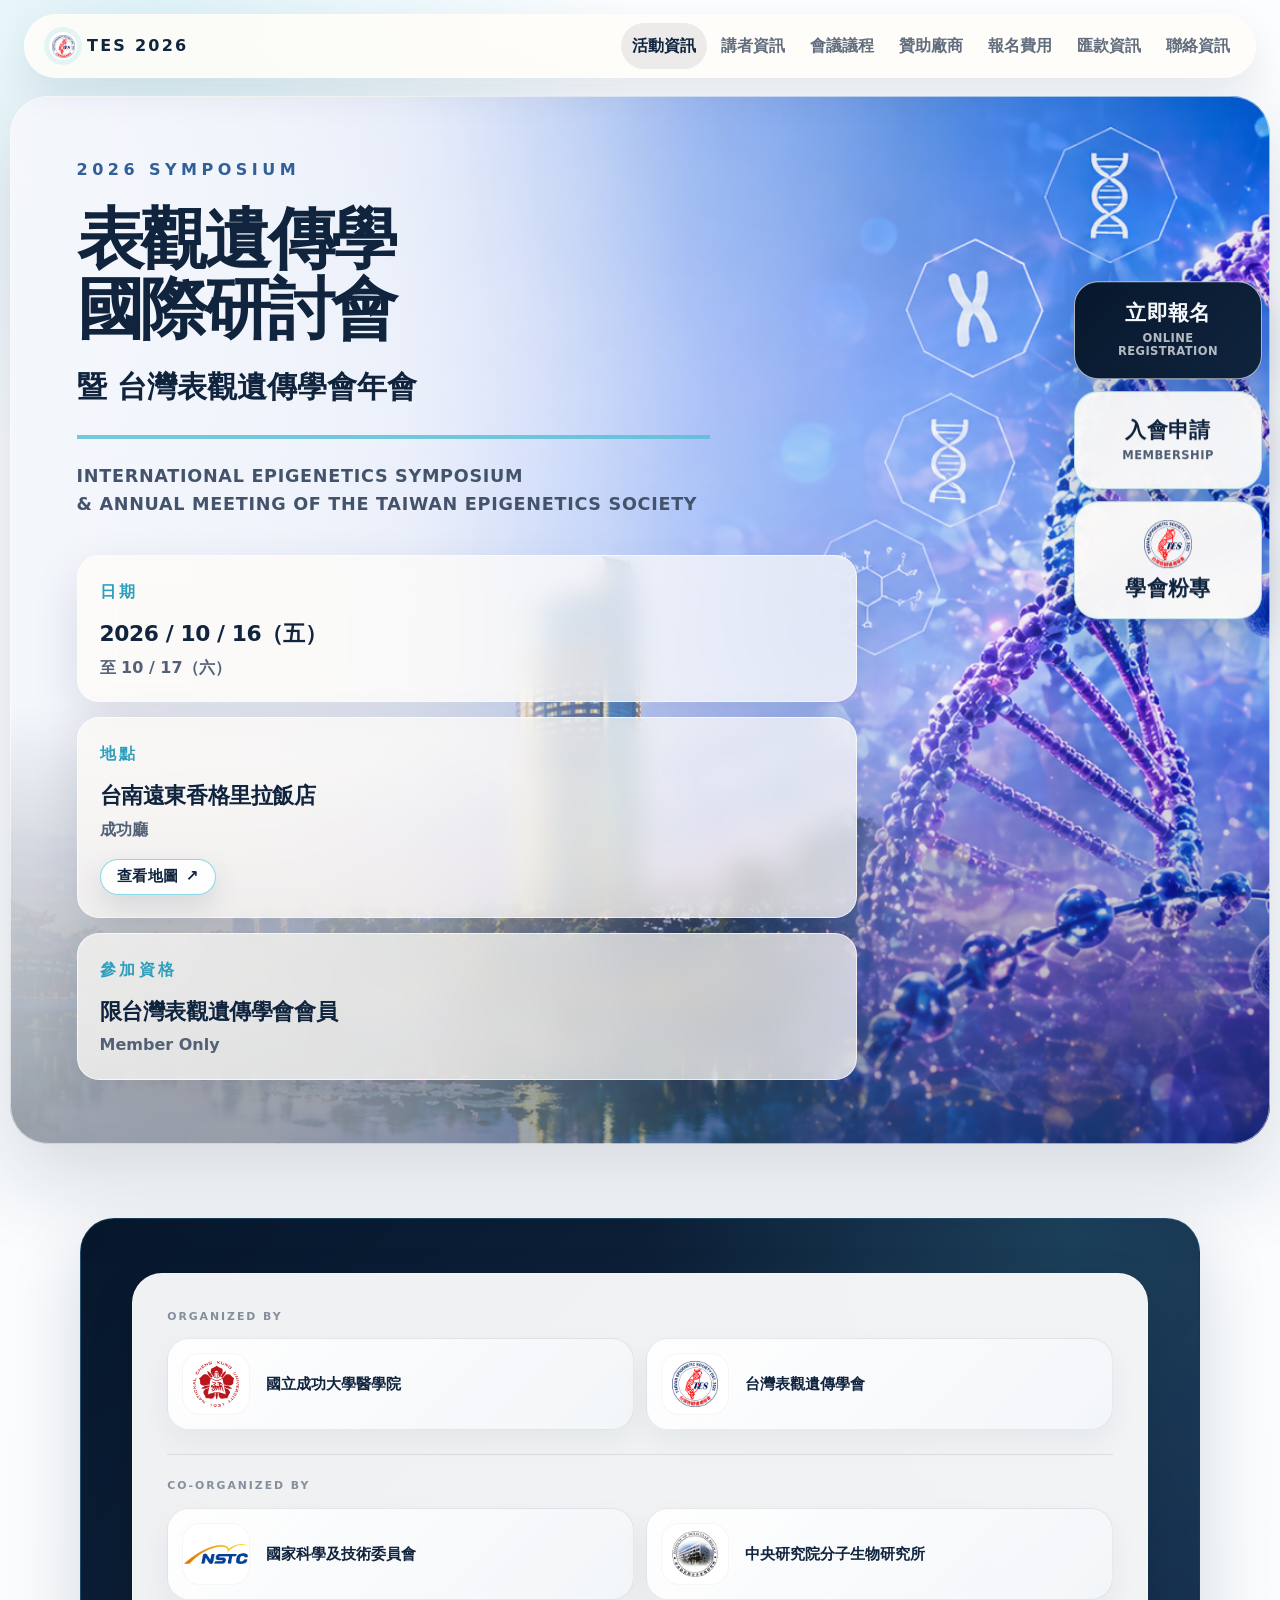
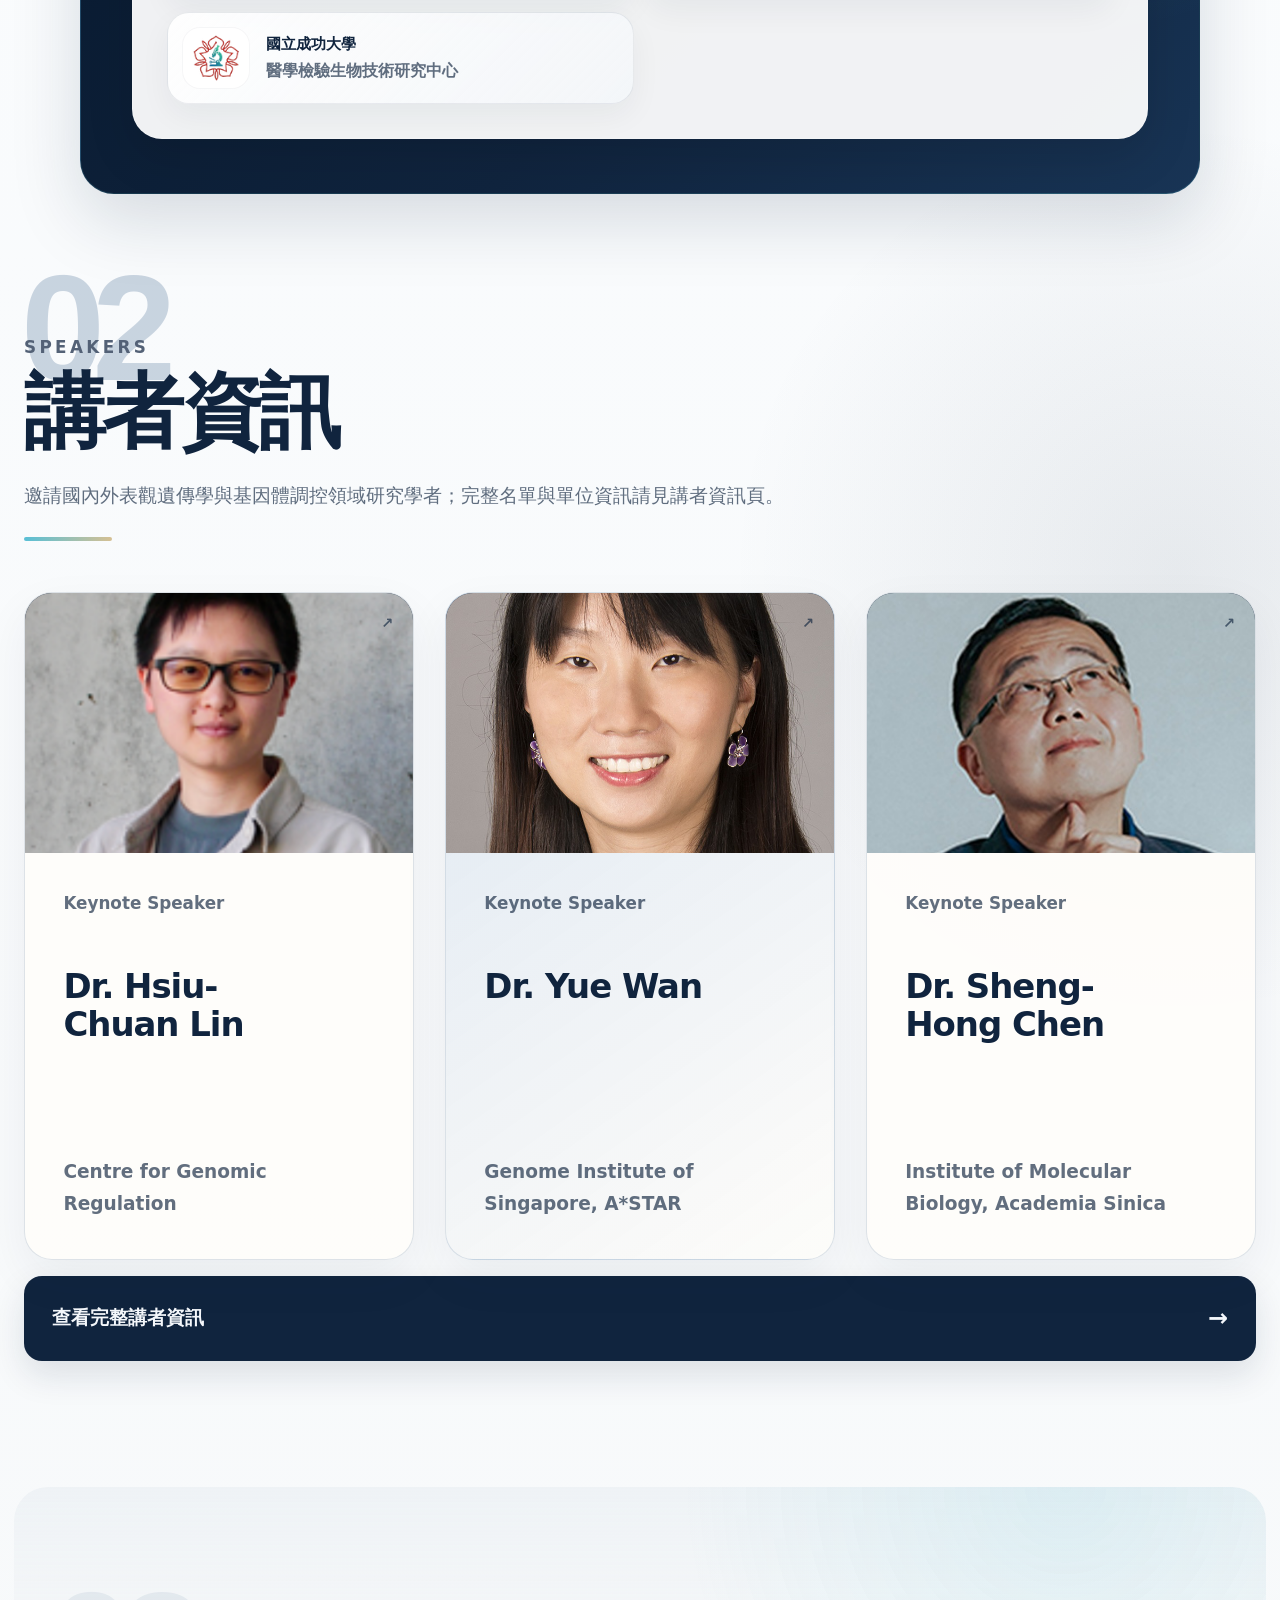
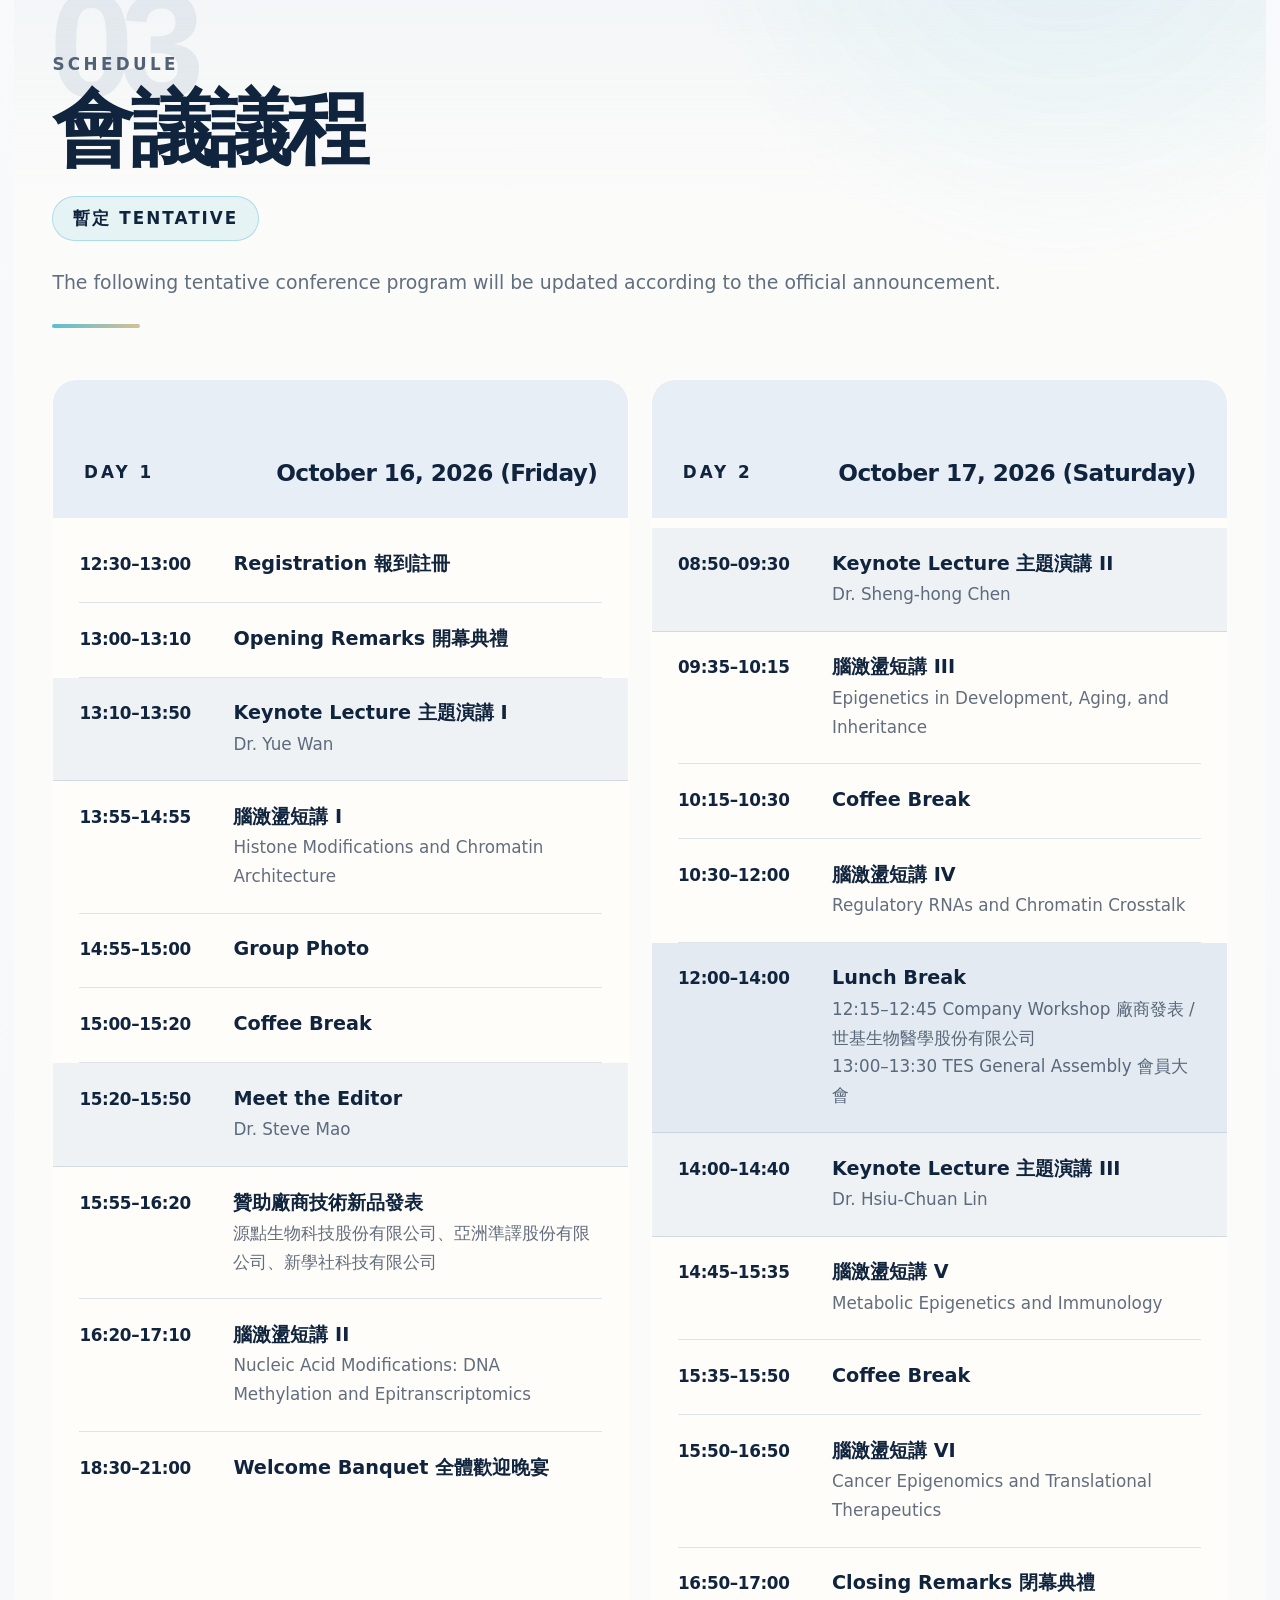
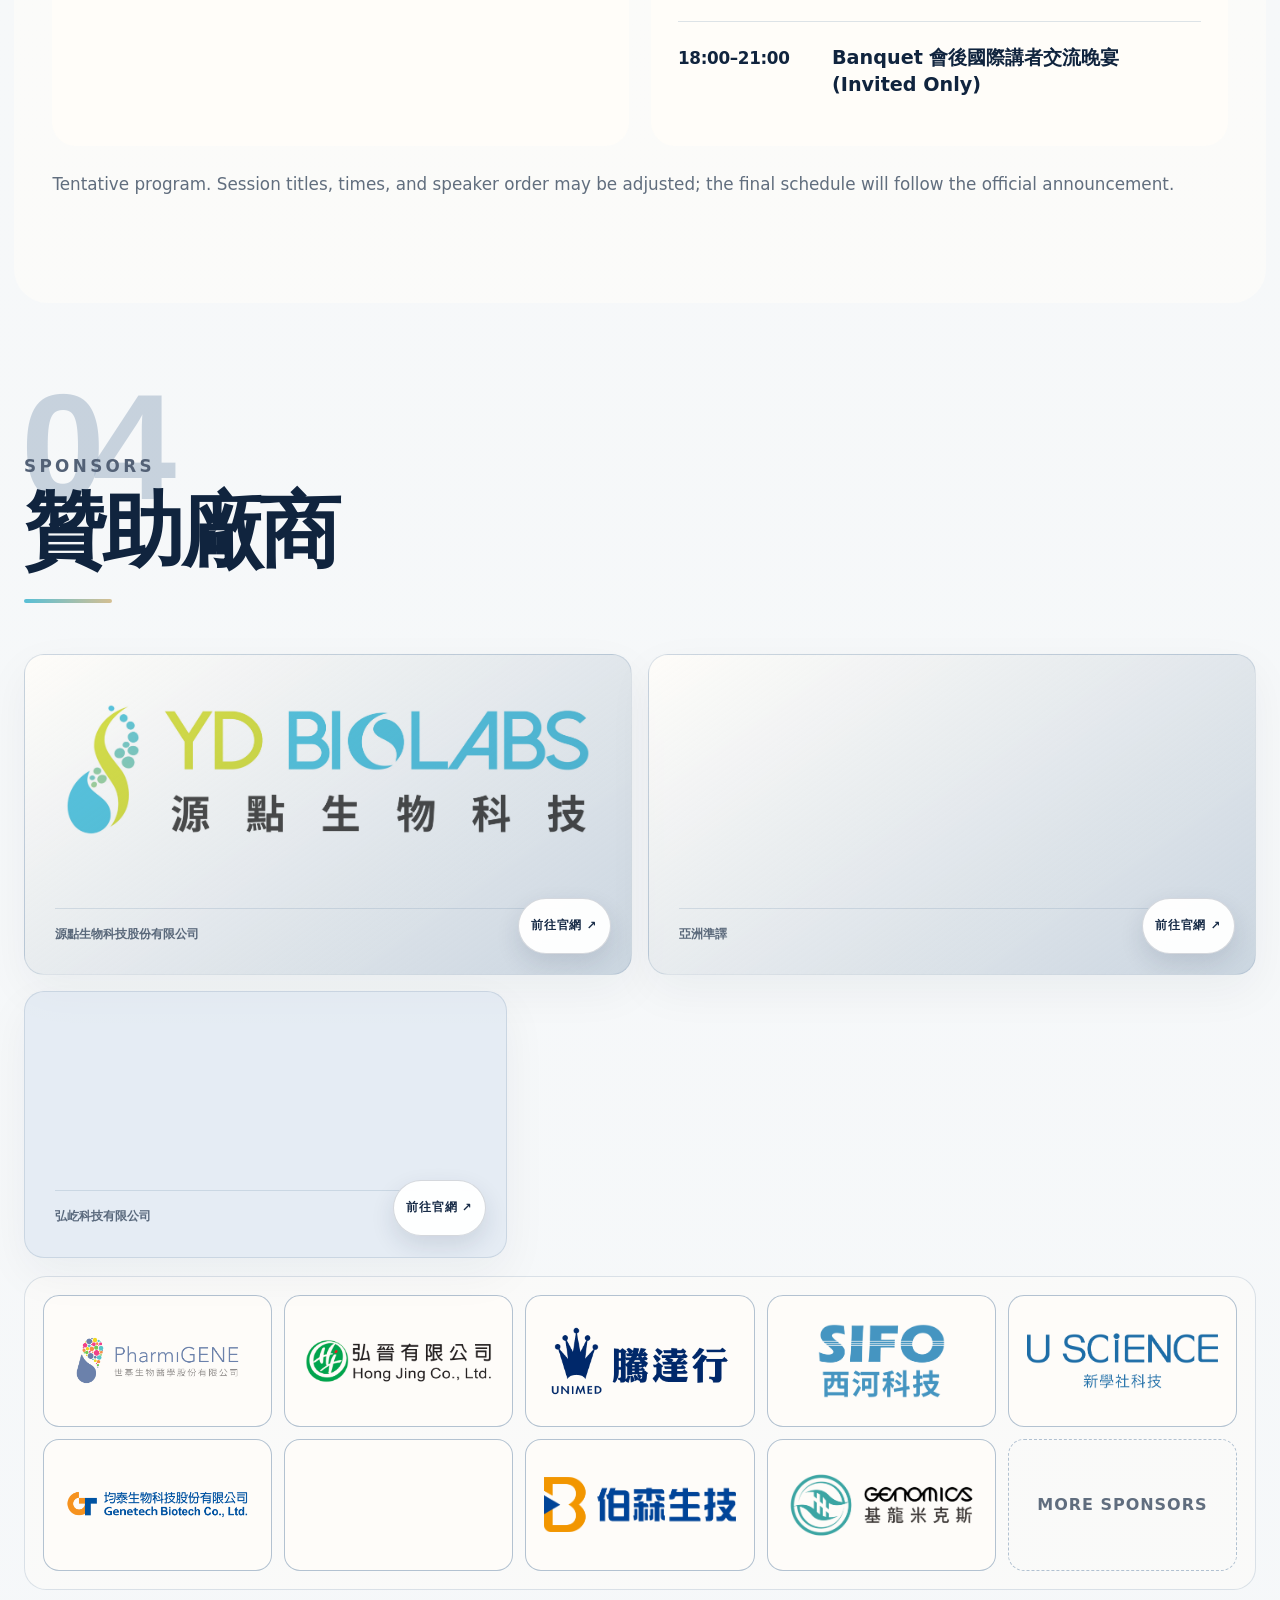
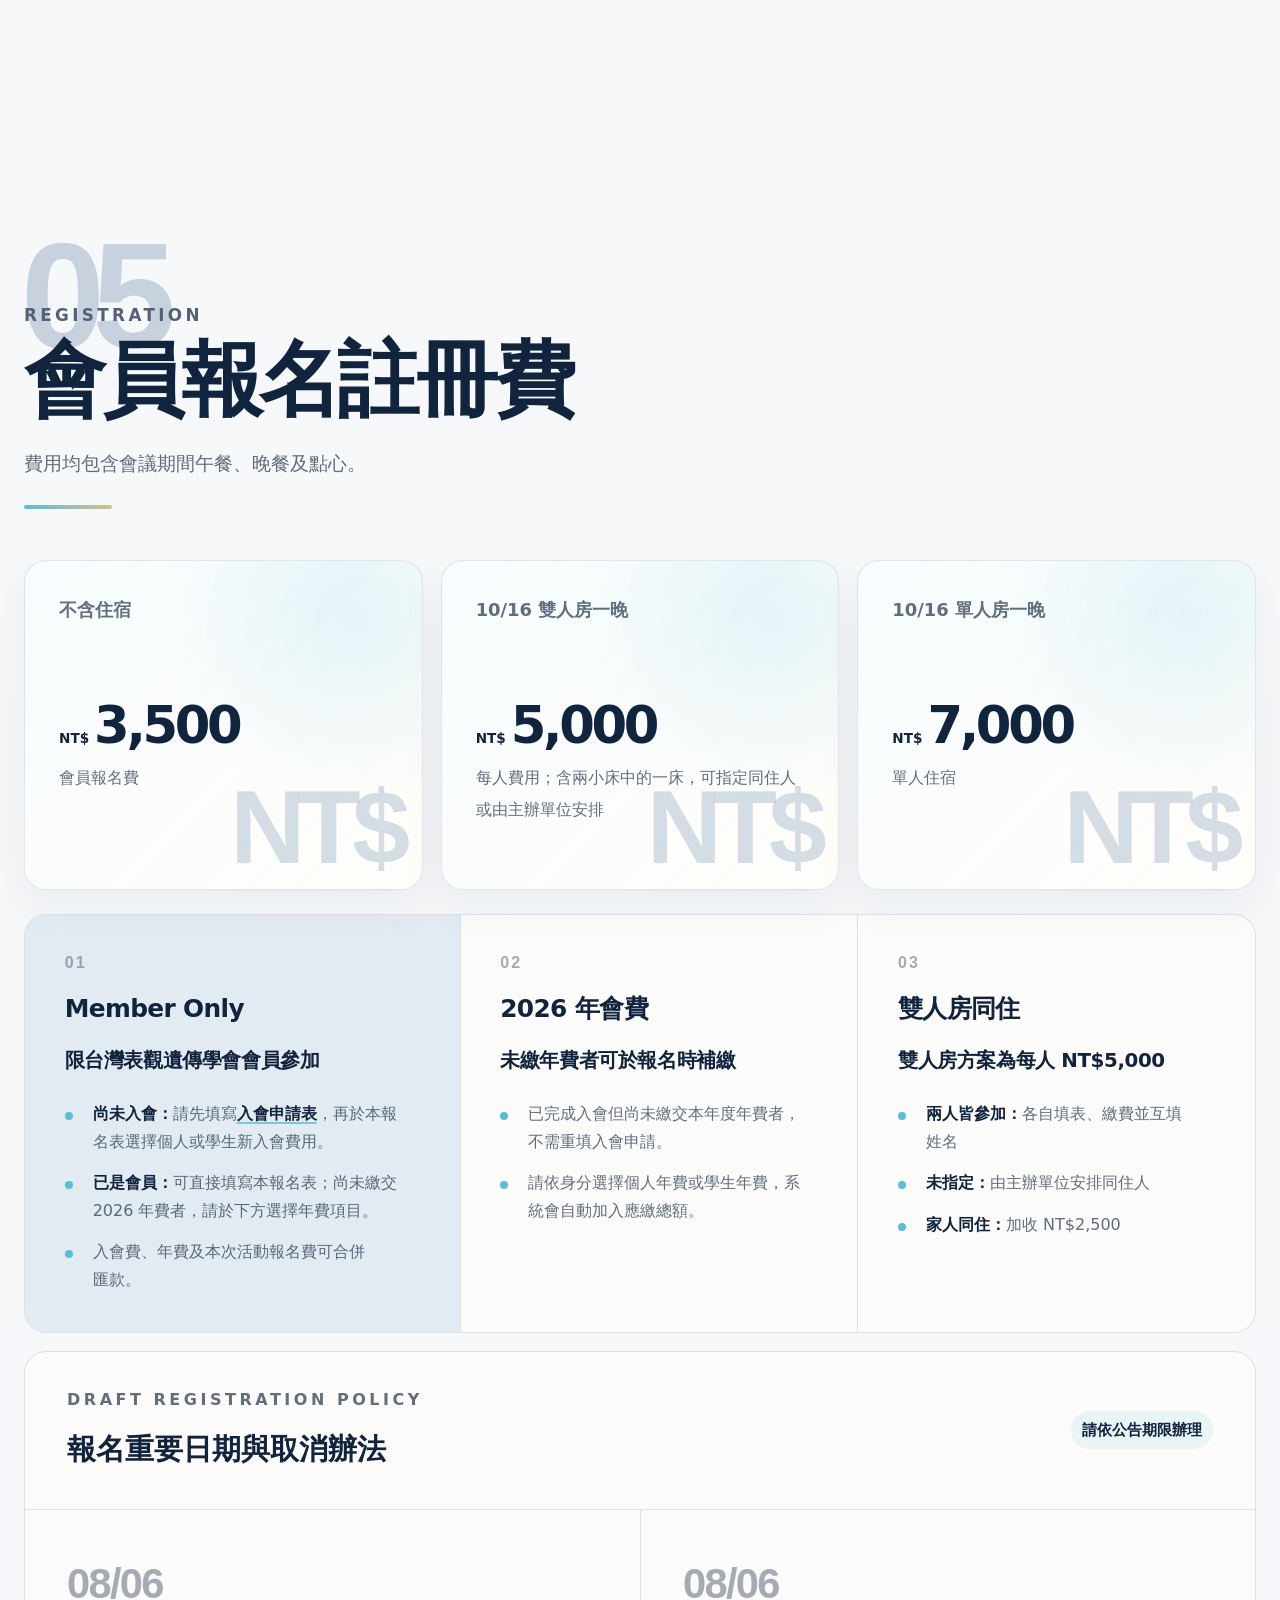
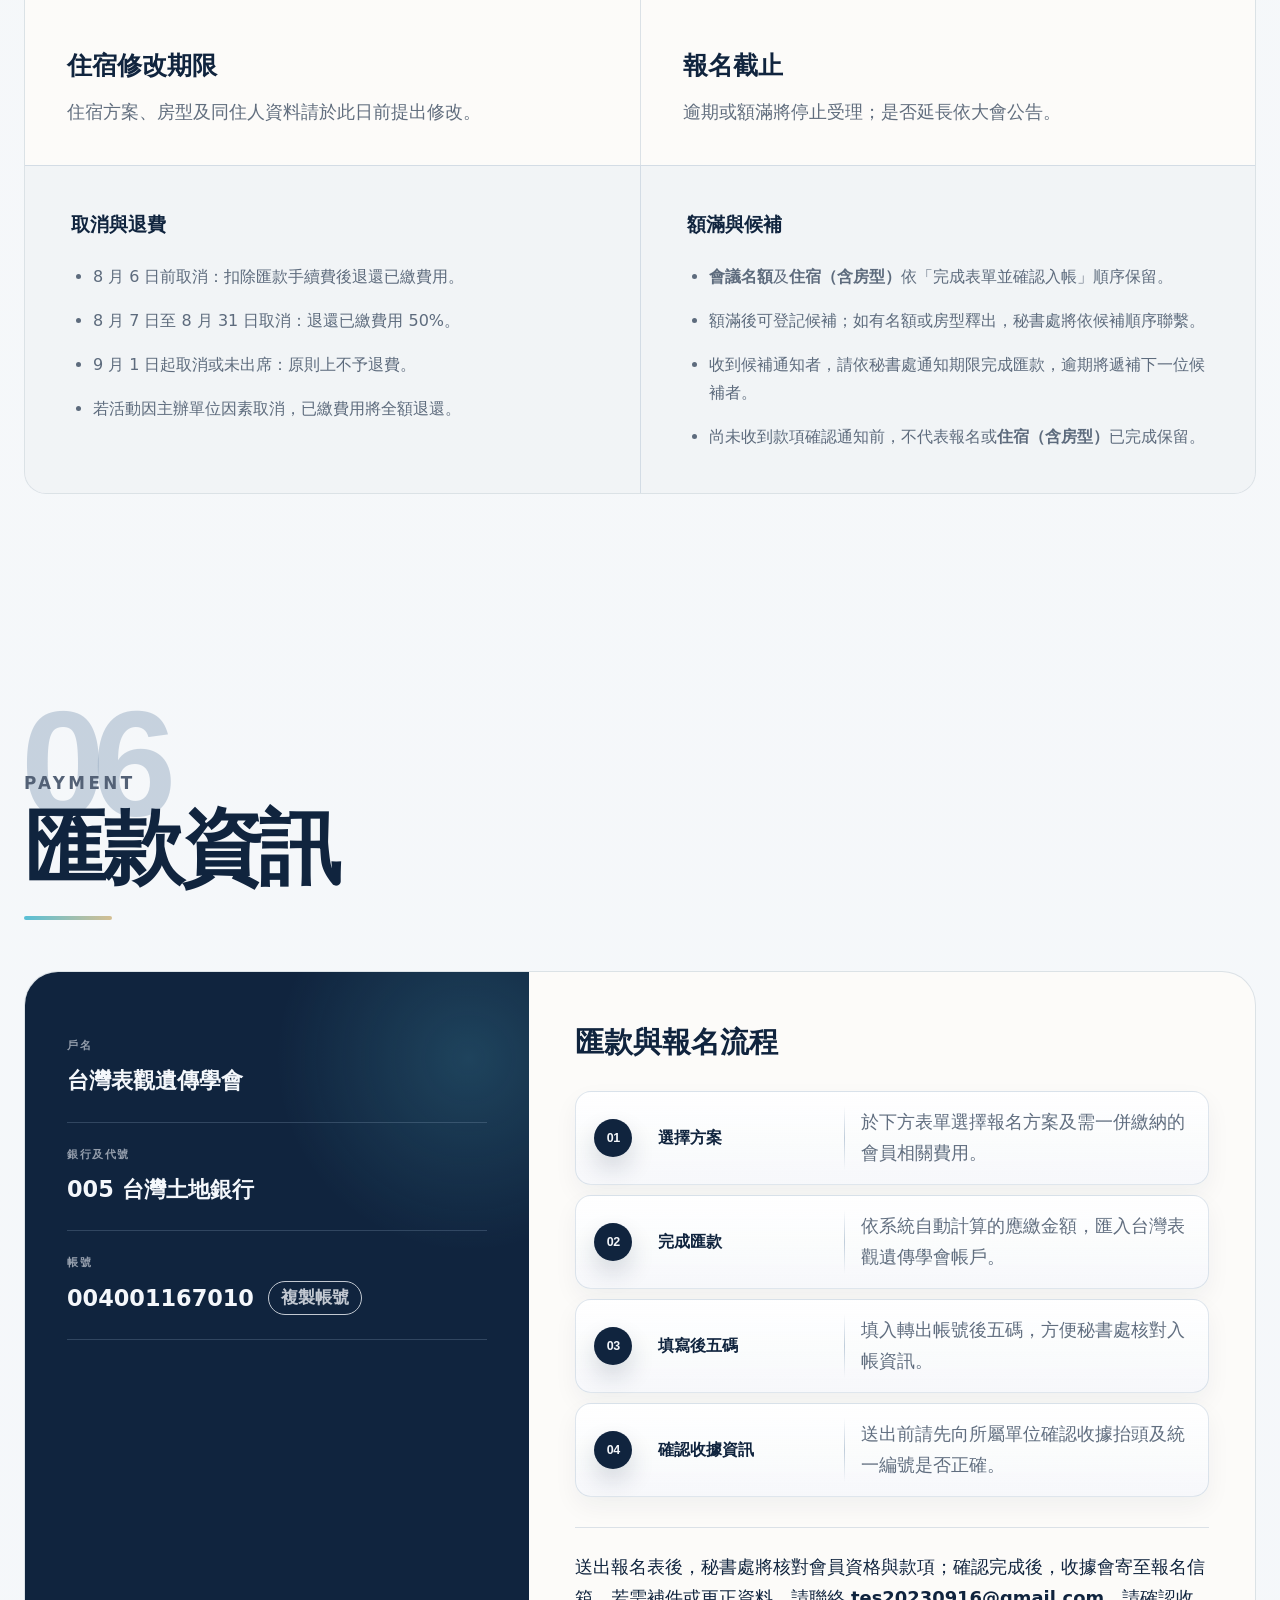
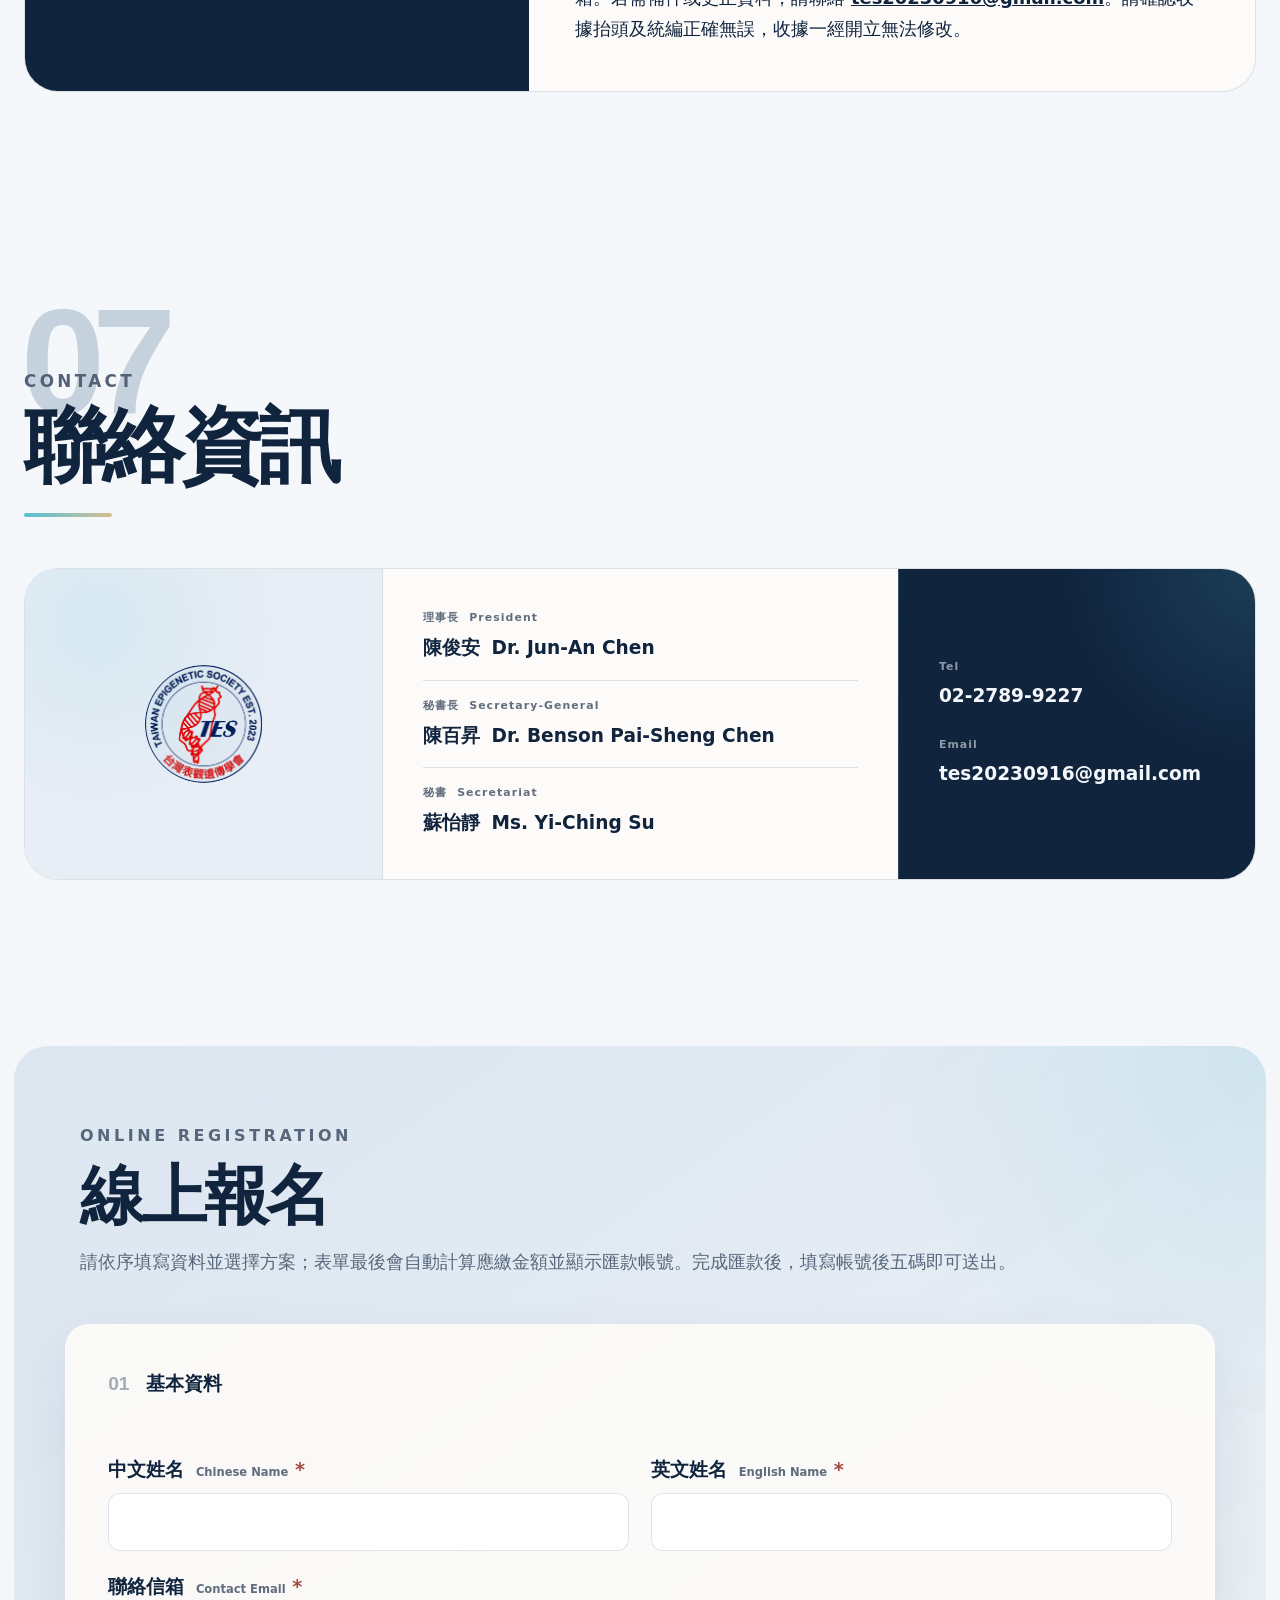
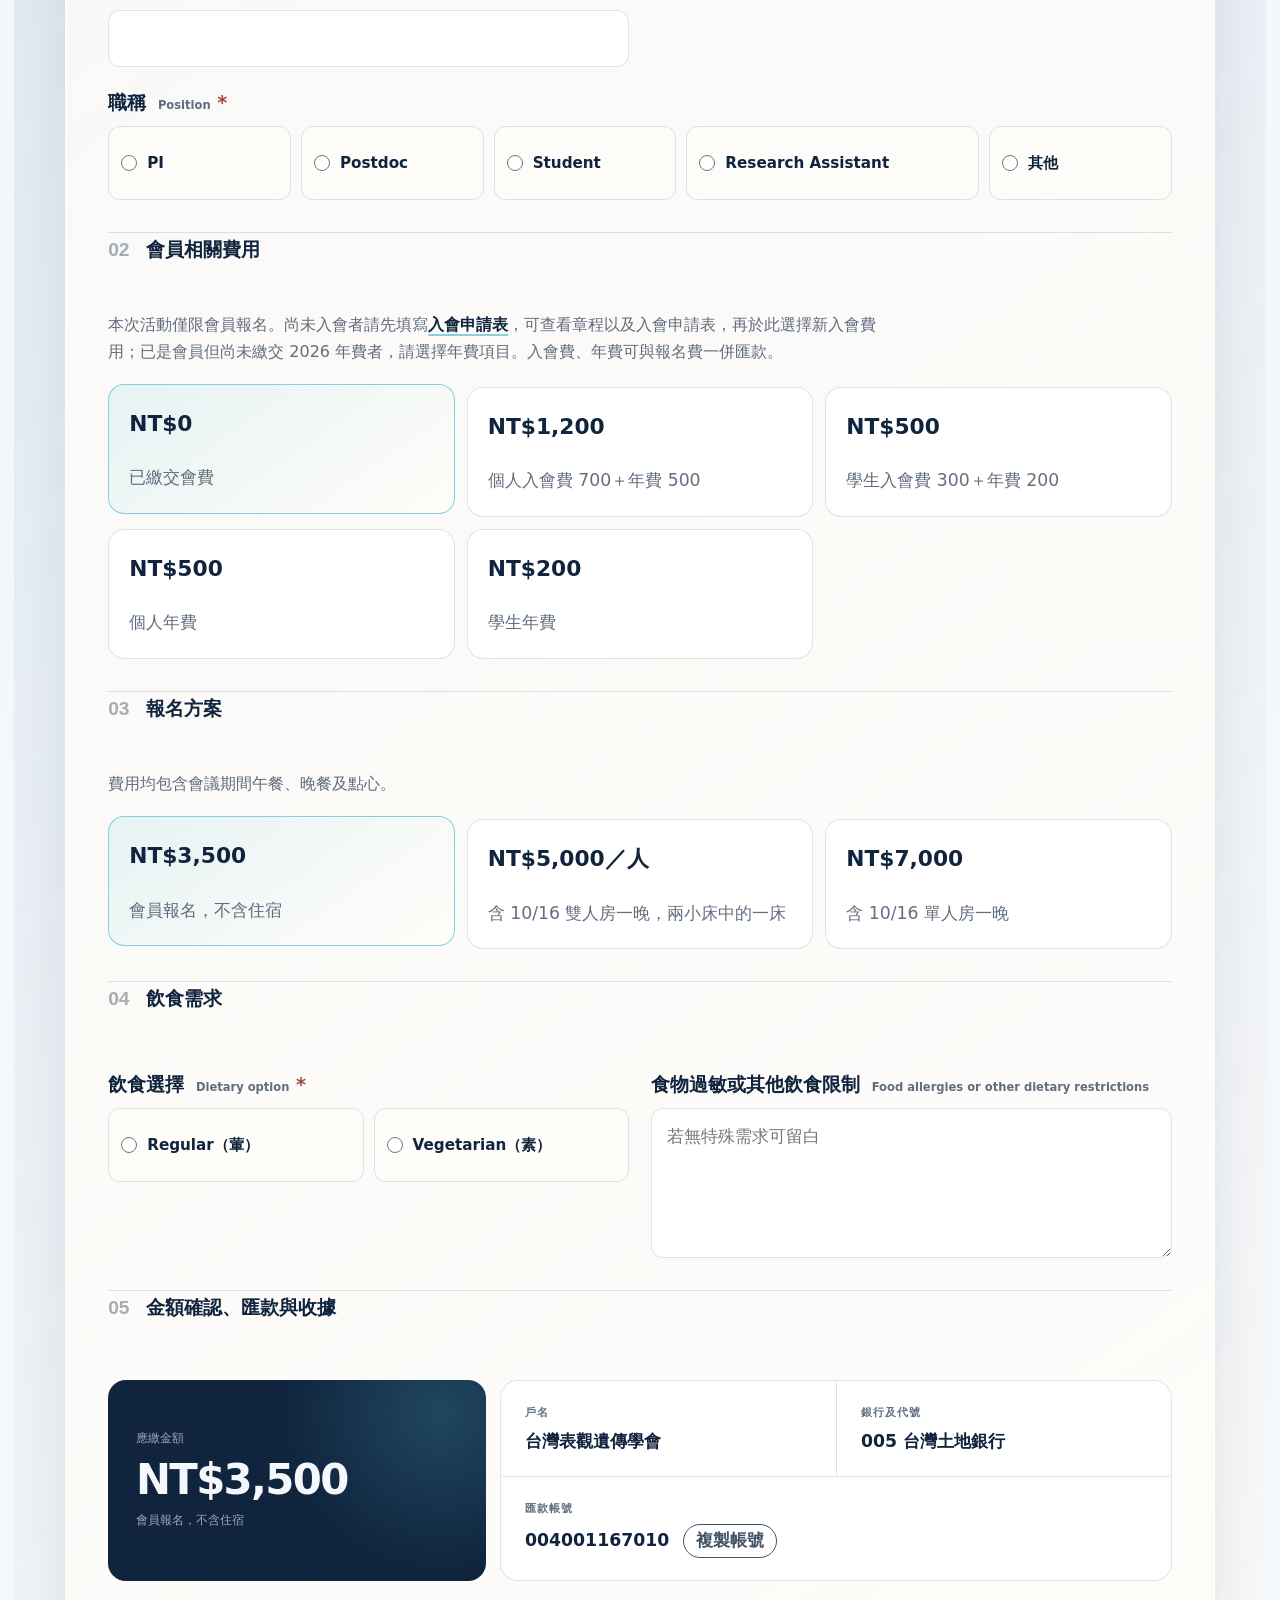
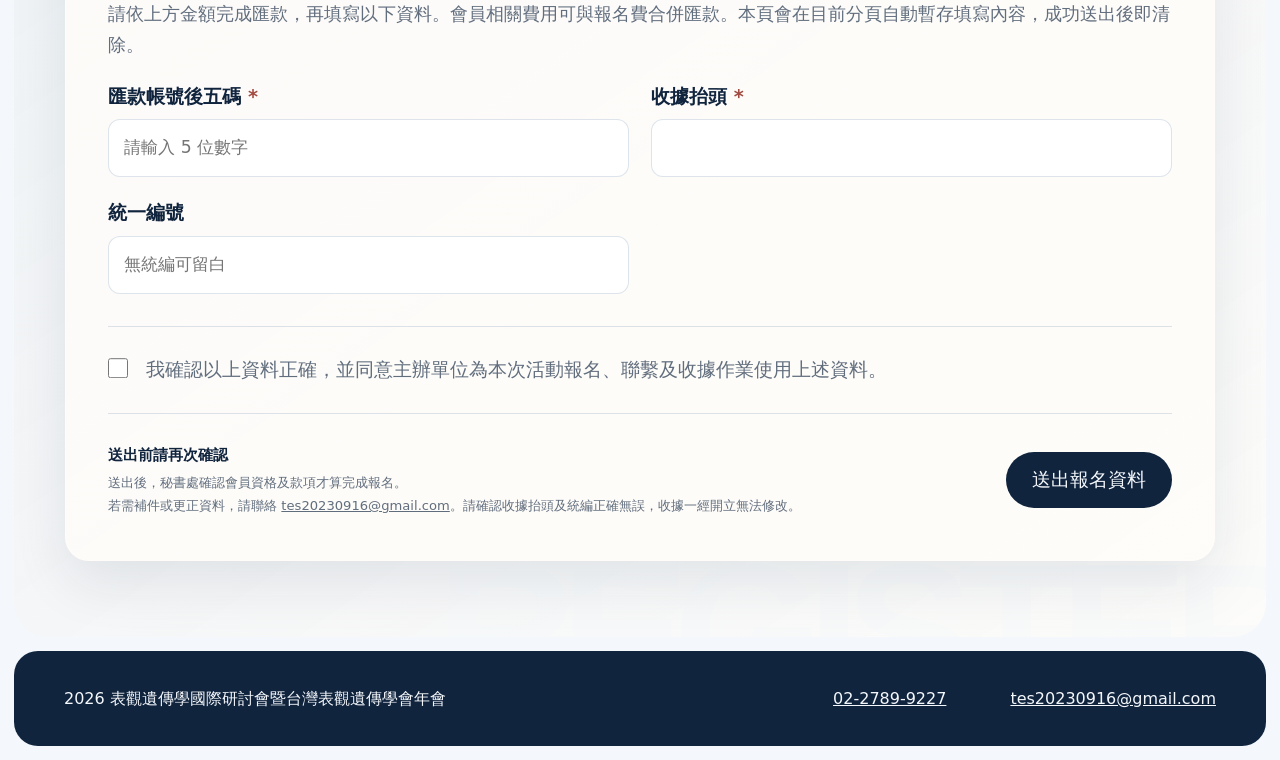
==== commit c62462e7: "Update conference program schedule" ====
--- a/index.html
+++ b/index.html
@@ -475,40 +475,40 @@
                 <time>13:10–13:50</time>
                 <div>
                   <h4>Keynote Lecture 主題演講 I</h4>
-                  <p>Dr. Wan Yue</p>
+                  <p>Dr. Yue Wan</p>
                 </div>
               </div>
               <div class="program-item">
-                <time>13:55–14:45</time>
+                <time>13:55–14:55</time>
                 <div>
                   <h4>腦激盪短講 I</h4>
                   <p>Histone Modifications and Chromatin Architecture</p>
                 </div>
               </div>
               <div class="program-item compact">
-                <time>14:45–14:50</time>
+                <time>14:55–15:00</time>
                 <div><h4>Group Photo</h4></div>
               </div>
               <div class="program-item break">
-                <time>14:50–15:10</time>
+                <time>15:00–15:20</time>
                 <div><h4>Coffee Break</h4></div>
               </div>
               <div class="program-item keynote">
-                <time>15:10–15:40</time>
-                <div>
-                  <h4>Meet the Editor (TBA)</h4>
+                <time>15:20–15:50</time>
+                <div>
+                  <h4>Meet the Editor</h4>
                   <p>Dr. Steve Mao</p>
                 </div>
               </div>
               <div class="program-item">
-                <time>15:45–16:05</time>
+                <time>15:55–16:20</time>
                 <div>
                   <h4>贊助廠商技術新品發表</h4>
-                  <p>源點生物科技、亞洲準譯股份有限公司</p>
+                  <p>源點生物科技股份有限公司、亞洲準譯股份有限公司、新學社科技有限公司</p>
                 </div>
               </div>
               <div class="program-item">
-                <time>16:05–16:55</time>
+                <time>16:20–17:10</time>
                 <div>
                   <h4>腦激盪短講 II</h4>
                   <p>Nucleic Acid Modifications: DNA Methylation and Epitranscriptomics</p>
@@ -516,7 +516,7 @@
               </div>
               <div class="program-item banquet">
                 <time>18:30–21:00</time>
-                <div><h4>Banquet 歡迎晚宴</h4></div>
+                <div><h4>Welcome Banquet 全體歡迎晚宴</h4></div>
               </div>
             </div>
           </article>
@@ -528,14 +528,14 @@
             </header>
             <div class="program-list">
               <div class="program-item keynote">
-                <time>08:40–09:20</time>
+                <time>08:50–09:30</time>
                 <div>
                   <h4>Keynote Lecture 主題演講 II</h4>
-                  <p>Dr. Sheng-Hong Chen</p>
+                  <p>Dr. Sheng-hong Chen</p>
                 </div>
               </div>
               <div class="program-item">
-                <time>09:25–10:55</time>
+                <time>09:35–10:15</time>
                 <div>
                   <h4>腦激盪短講 III</h4>
                   <p>Epigenetics in Development, Aging, and Inheritance</p>
@@ -568,26 +568,30 @@
                 </div>
               </div>
               <div class="program-item">
-                <time>14:45–15:45</time>
+                <time>14:45–15:35</time>
                 <div>
                   <h4>腦激盪短講 V</h4>
                   <p>Metabolic Epigenetics and Immunology</p>
                 </div>
               </div>
               <div class="program-item break">
-                <time>15:45–16:00</time>
+                <time>15:35–15:50</time>
                 <div><h4>Coffee Break</h4></div>
               </div>
               <div class="program-item">
-                <time>16:00–17:10</time>
+                <time>15:50–16:50</time>
                 <div>
                   <h4>腦激盪短講 VI</h4>
                   <p>Cancer Epigenomics and Translational Therapeutics</p>
                 </div>
               </div>
               <div class="program-item compact">
-                <time>17:10–17:20</time>
+                <time>16:50–17:00</time>
                 <div><h4>Closing Remarks 閉幕典禮</h4></div>
+              </div>
+              <div class="program-item banquet">
+                <time>18:00–21:00</time>
+                <div><h4>Banquet 會後國際講者交流晚宴 (Invited Only)</h4></div>
               </div>
             </div>
           </article>
--- a/styles.css
+++ b/styles.css
@@ -7795,3 +7795,69 @@
   }
 }
 /* KEYNOTE_LINK_ALIGN_END */
+
+/* Speakers page final polish: balance bottom quick actions and long keynote names. */
+.speakers-page .keynote-section .speaker-card-content .name-nowrap {
+  display: inline-block !important;
+  white-space: nowrap !important;
+}
+
+.speakers-page .keynote-section .keynote-speaker-card:nth-child(3) .speaker-card-content .keynote-name {
+  font-size: clamp(2.1rem, 2.35vw, 2.75rem) !important;
+  line-height: 1.1 !important;
+}
+
+@media (min-width: 1181px) {
+  .speakers-page {
+    padding-bottom: calc(132px + env(safe-area-inset-bottom)) !important;
+  }
+
+  .speakers-page .floating-actions {
+    right: max(42px, env(safe-area-inset-right)) !important;
+    bottom: calc(16px + env(safe-area-inset-bottom)) !important;
+    left: max(42px, env(safe-area-inset-left)) !important;
+    width: min(1840px, calc(100% - 84px)) !important;
+    grid-template-columns: repeat(3, minmax(0, 1fr)) !important;
+    gap: clamp(18px, 2vw, 32px) !important;
+    justify-items: center !important;
+  }
+
+  .speakers-page .floating-action,
+  .speakers-page .floating-action.primary,
+  .speakers-page .floating-action.logo-action {
+    width: min(260px, 100%) !important;
+    min-height: 92px !important;
+    padding: 16px 24px !important;
+  }
+}
+
+@media (max-width: 1180px) and (min-width: 721px) {
+  .speakers-page {
+    padding-bottom: calc(120px + env(safe-area-inset-bottom)) !important;
+  }
+
+  .speakers-page .floating-actions {
+    right: max(18px, env(safe-area-inset-right)) !important;
+    bottom: calc(14px + env(safe-area-inset-bottom)) !important;
+    left: max(18px, env(safe-area-inset-left)) !important;
+    display: grid !important;
+    width: auto !important;
+    grid-template-columns: repeat(3, minmax(0, 1fr)) !important;
+    gap: 14px !important;
+    transform: none !important;
+  }
+
+  .speakers-page .floating-action,
+  .speakers-page .floating-action.primary,
+  .speakers-page .floating-action.logo-action {
+    width: auto !important;
+    min-height: 82px !important;
+    padding: 14px 18px !important;
+  }
+}
+
+@media (max-width: 720px) {
+  .speakers-page .keynote-section .keynote-speaker-card:nth-child(3) .speaker-card-content .keynote-name {
+    font-size: clamp(2.15rem, 8.8vw, 3rem) !important;
+  }
+}
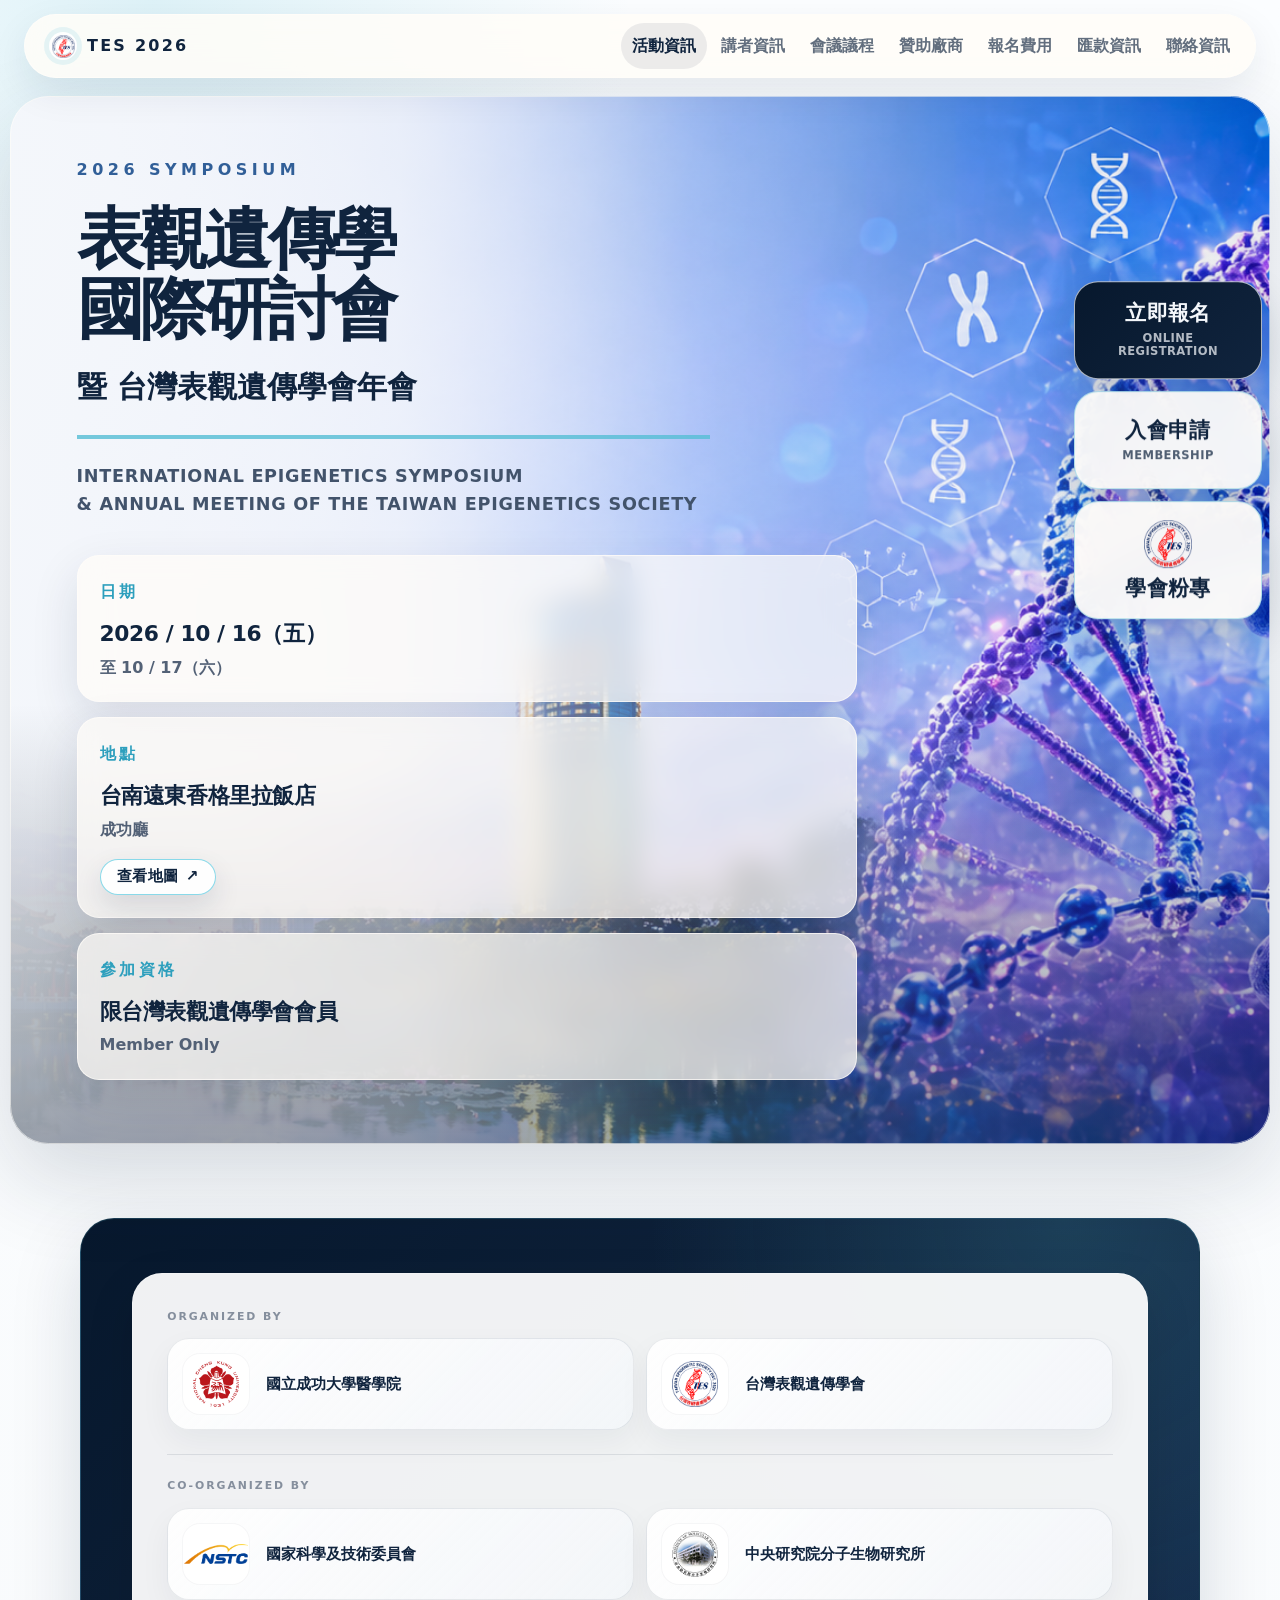
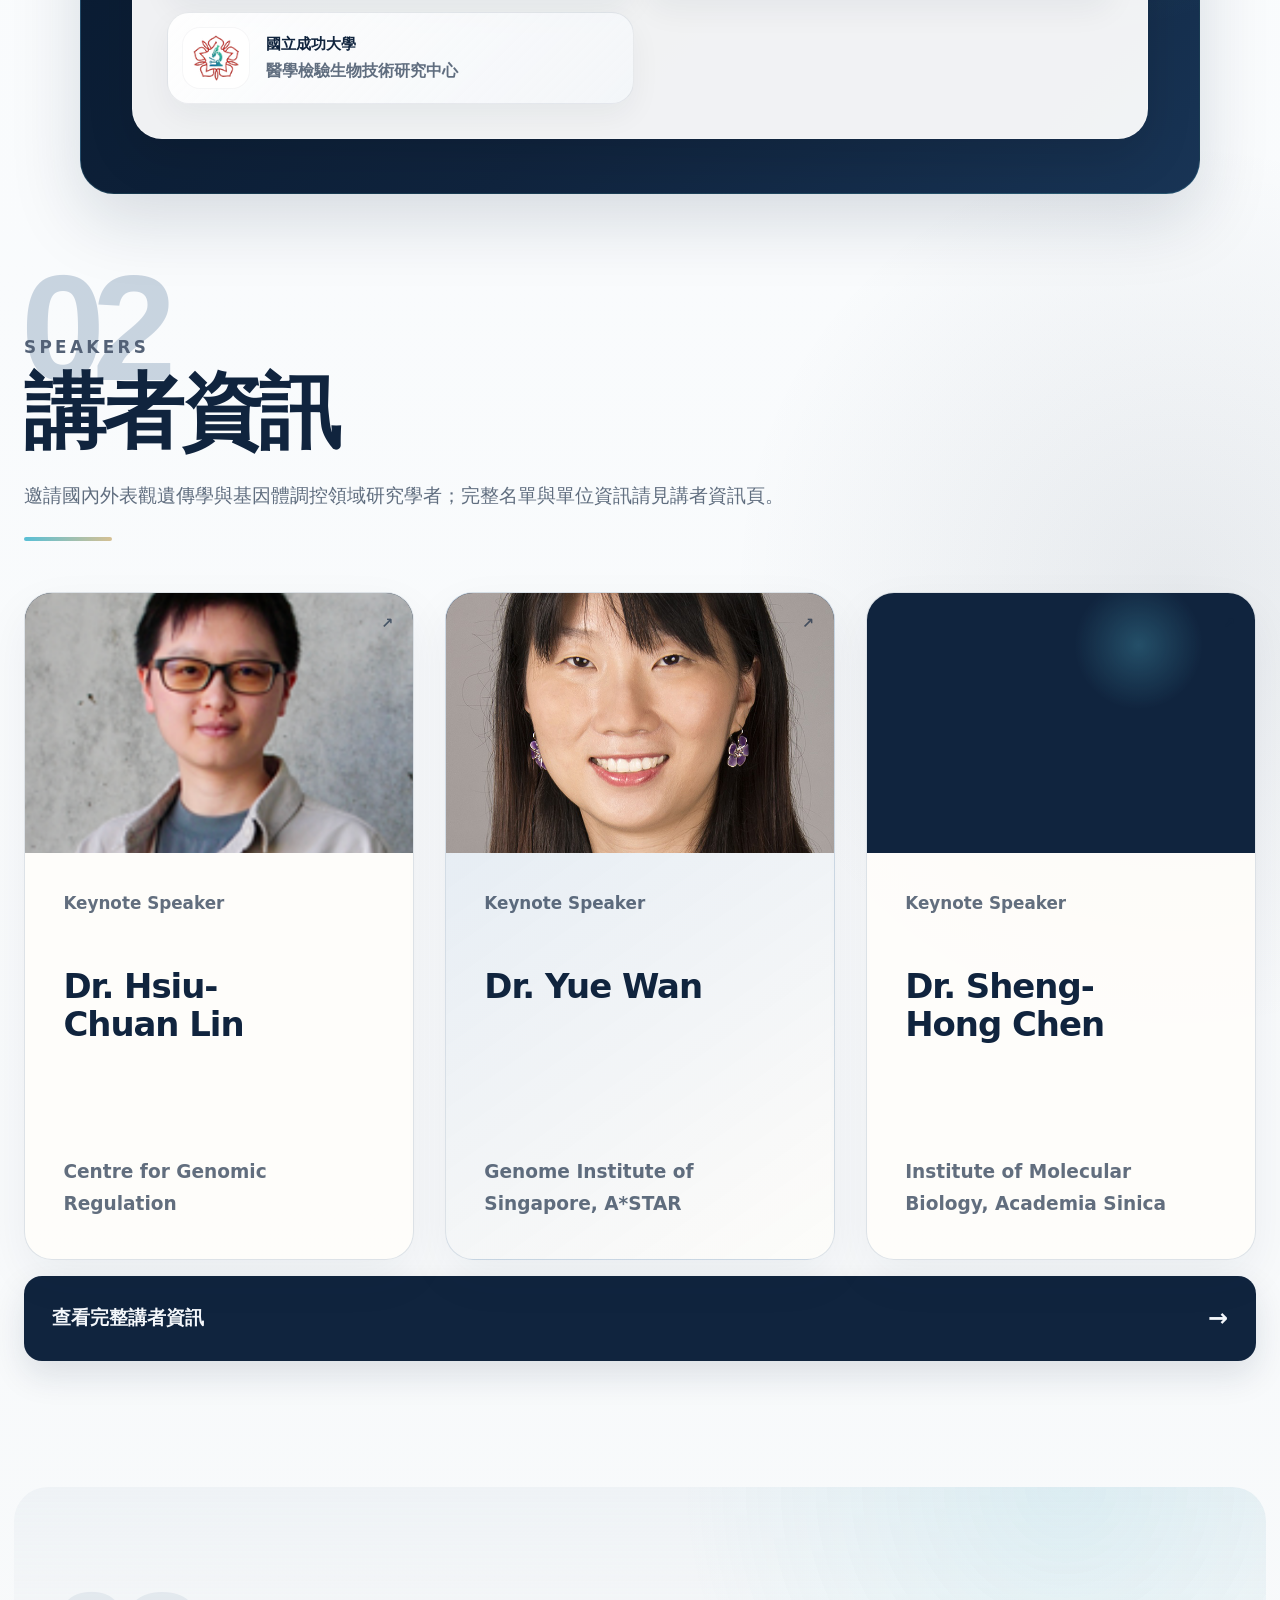
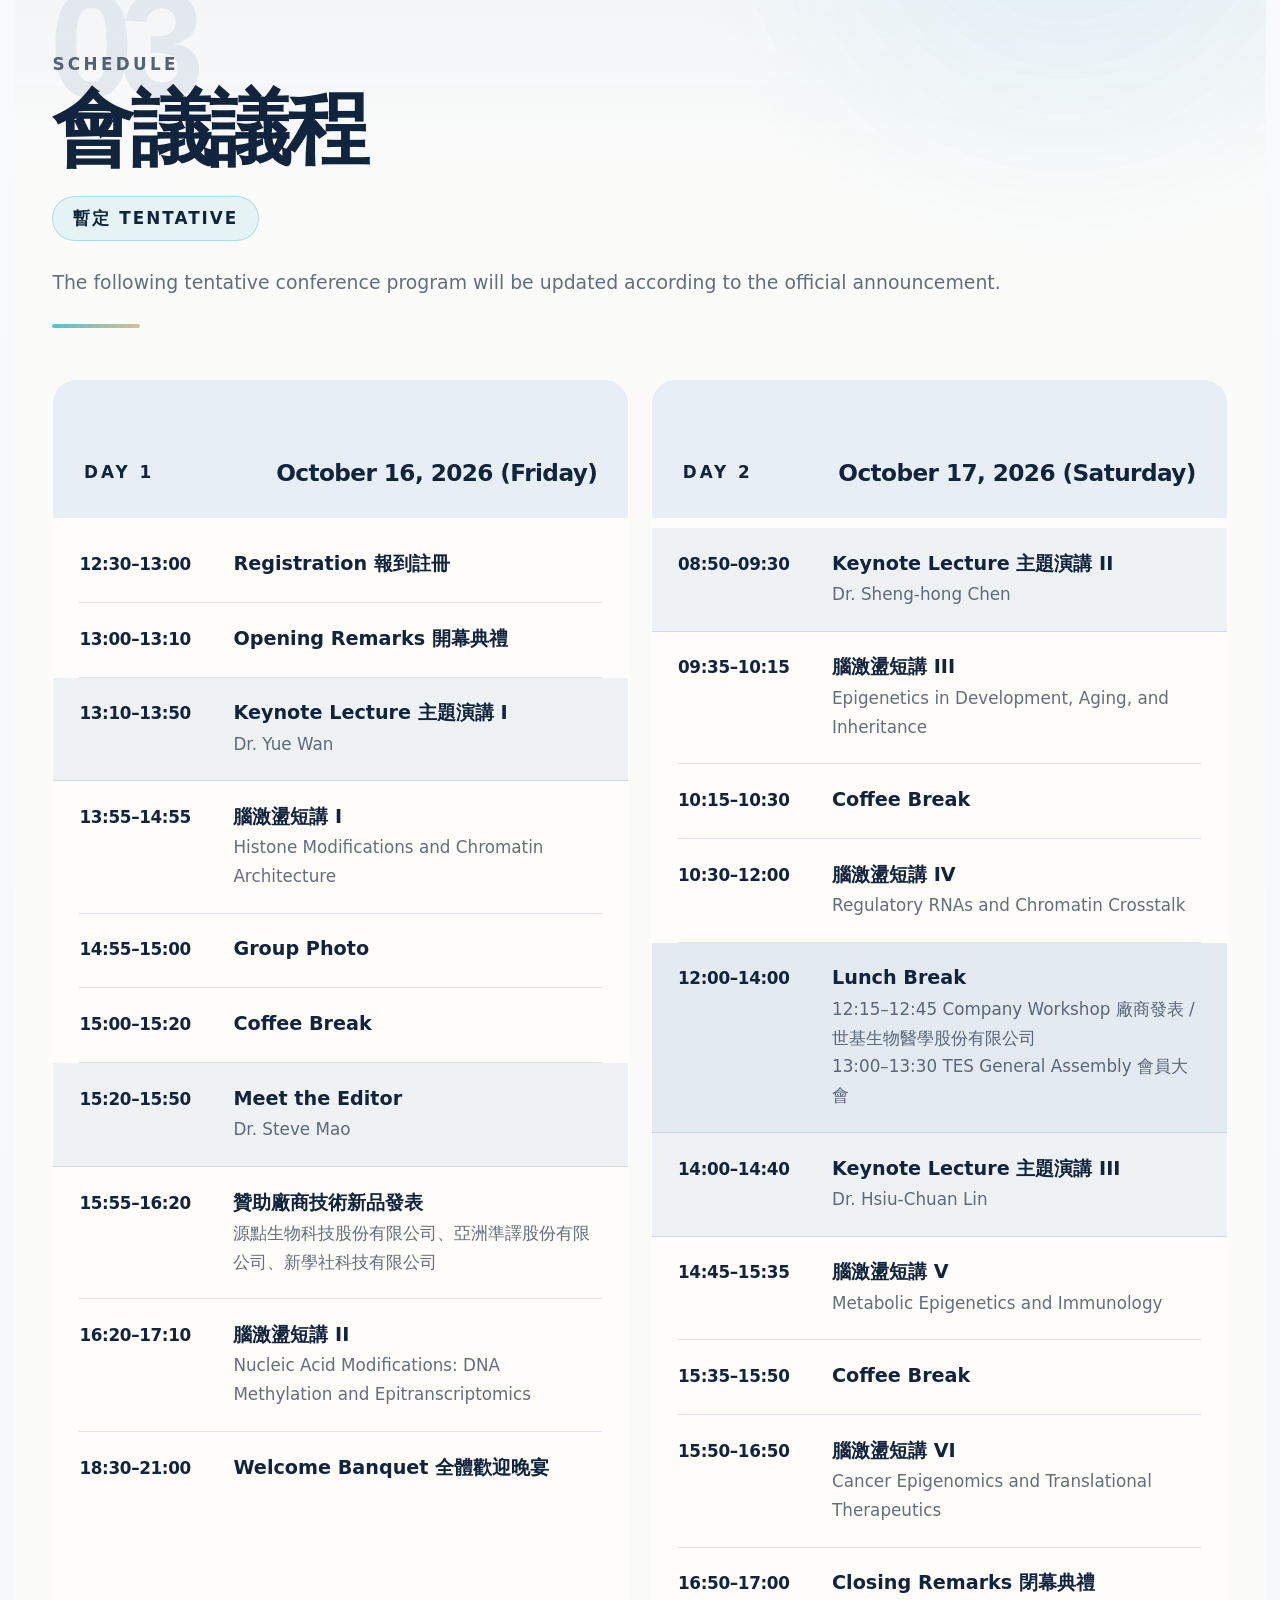
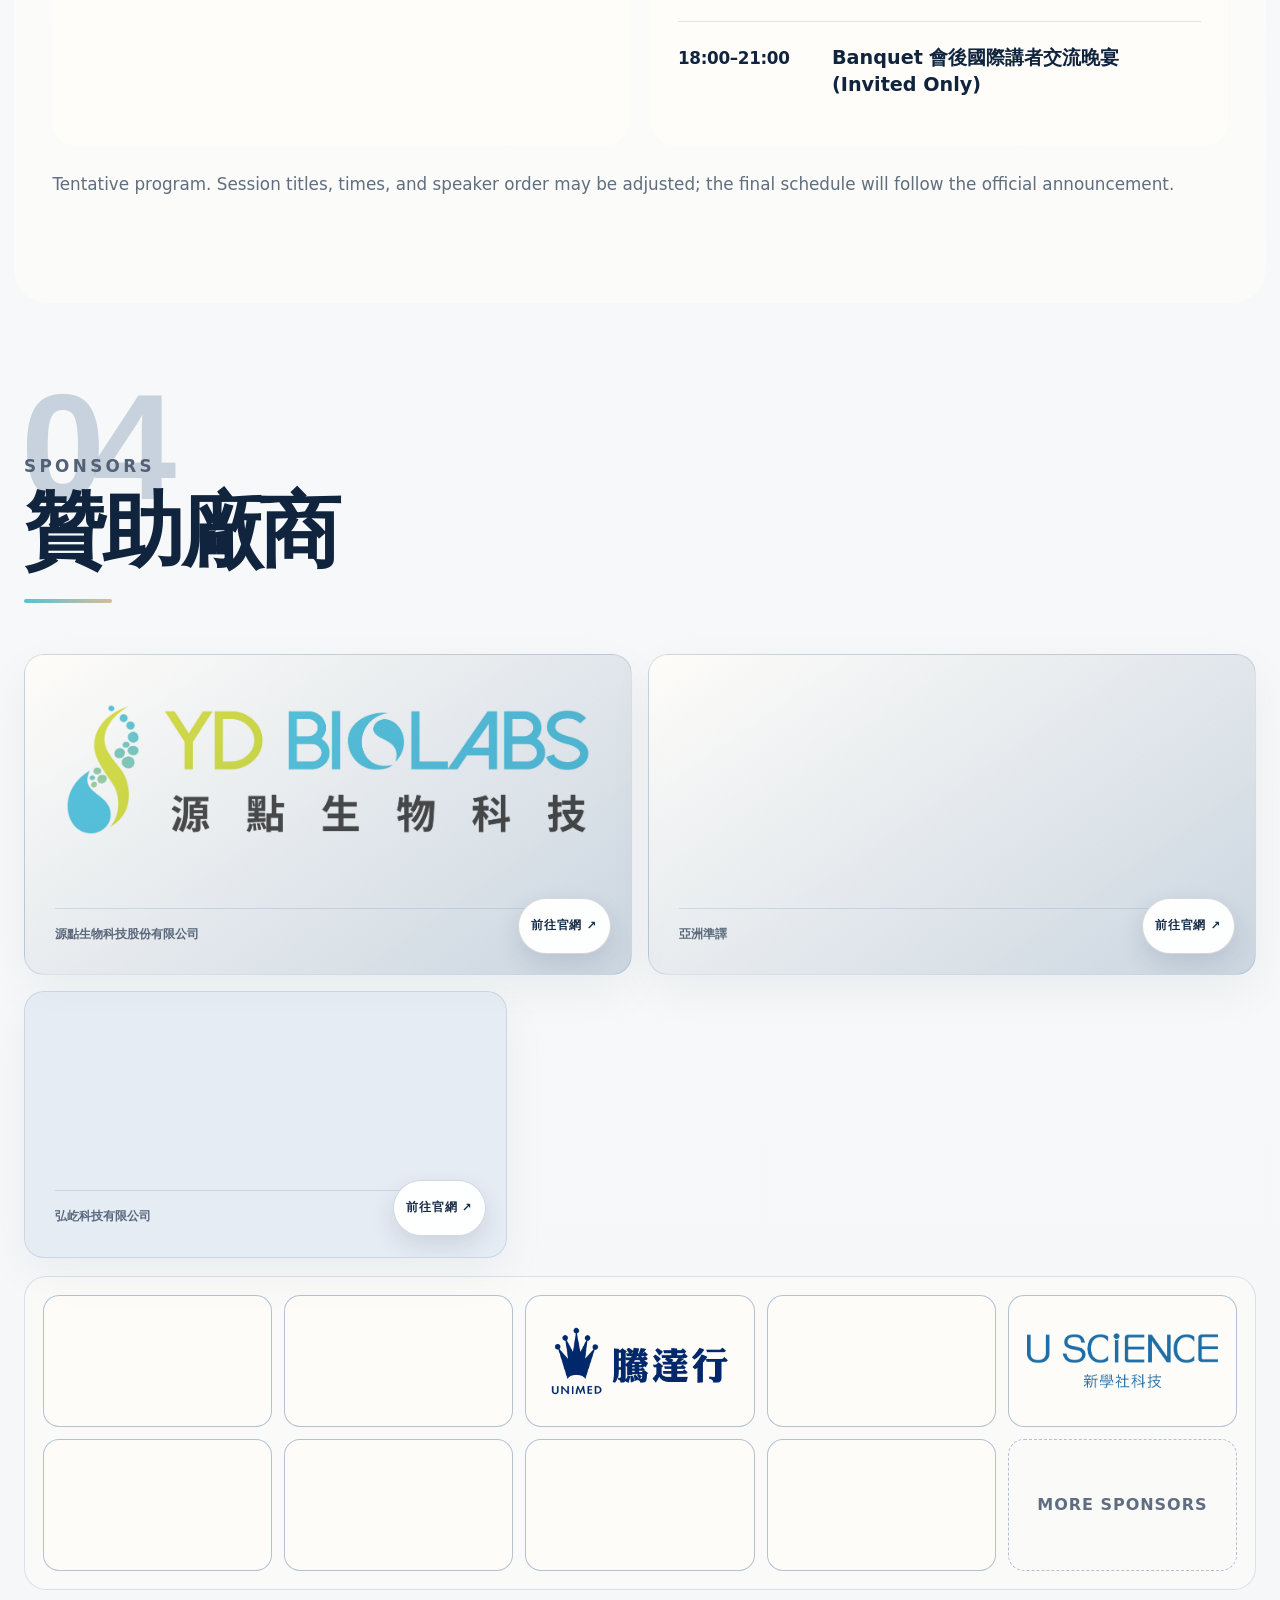
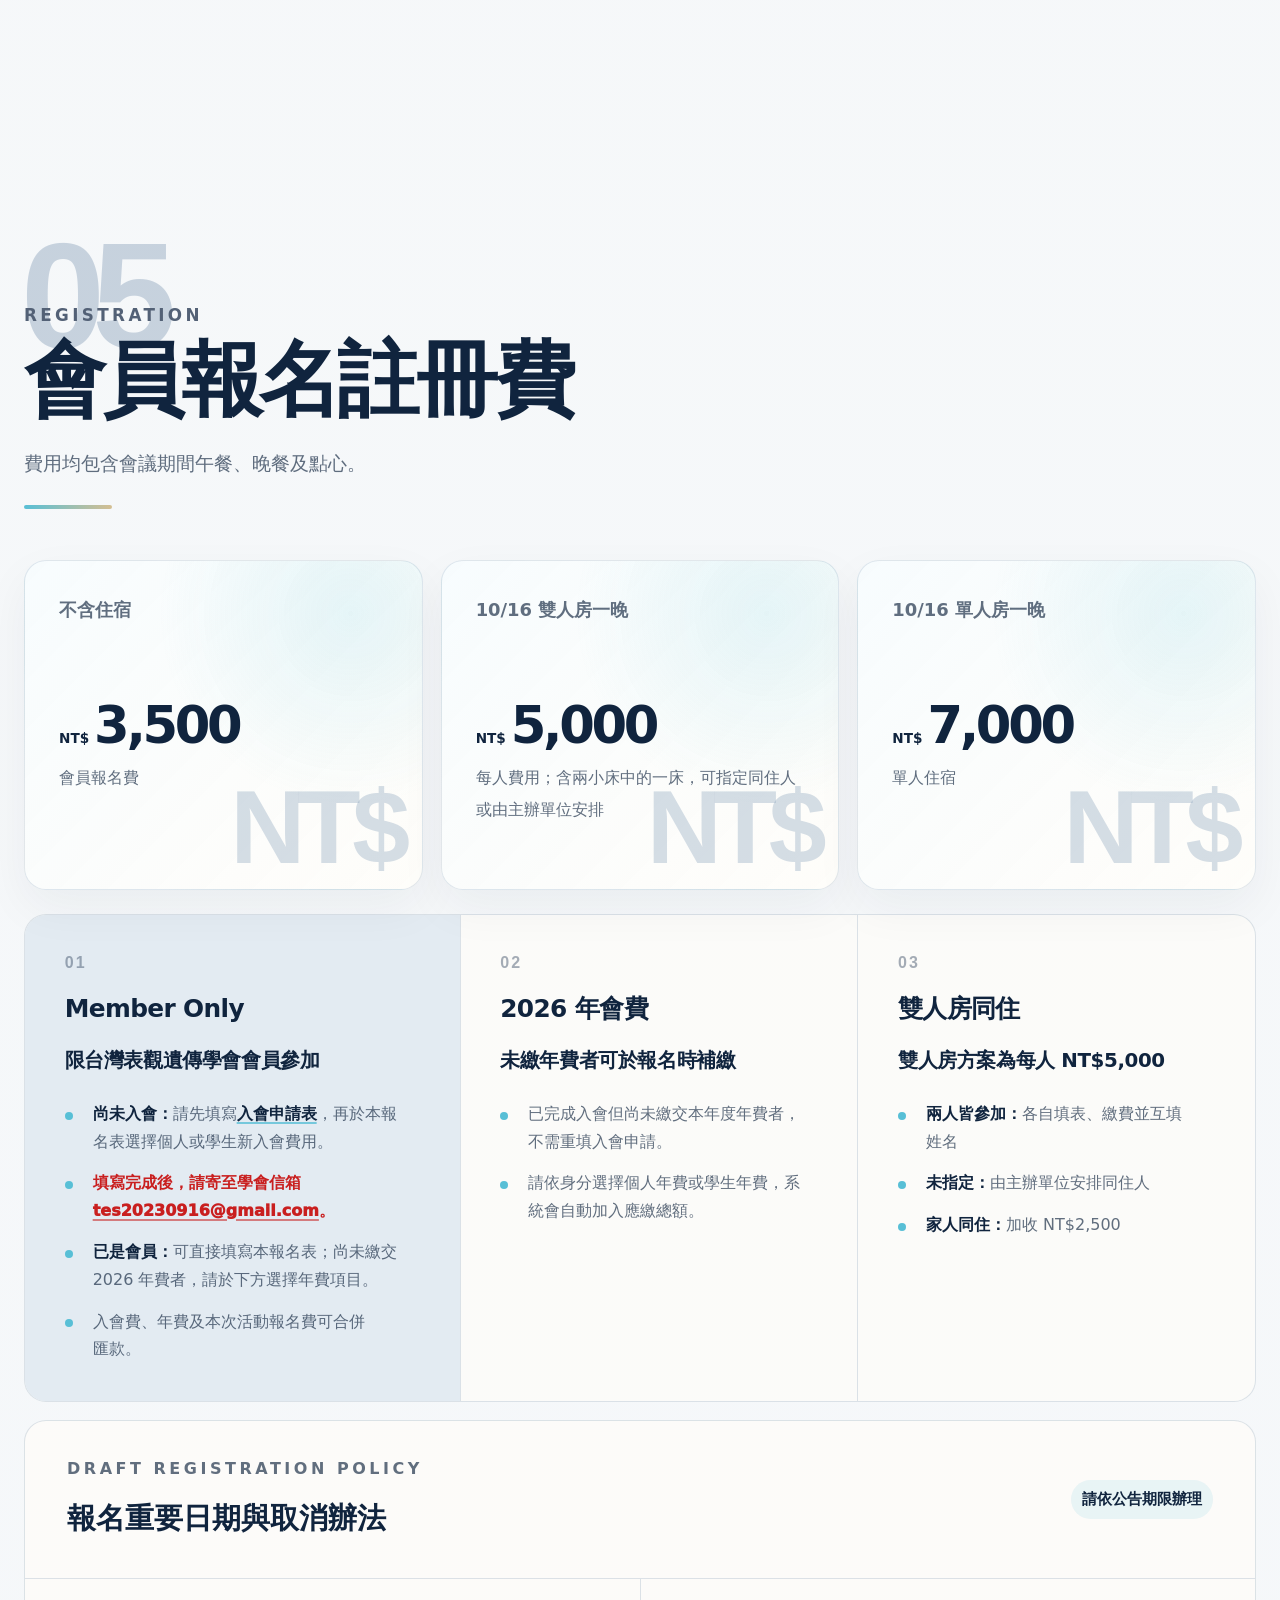
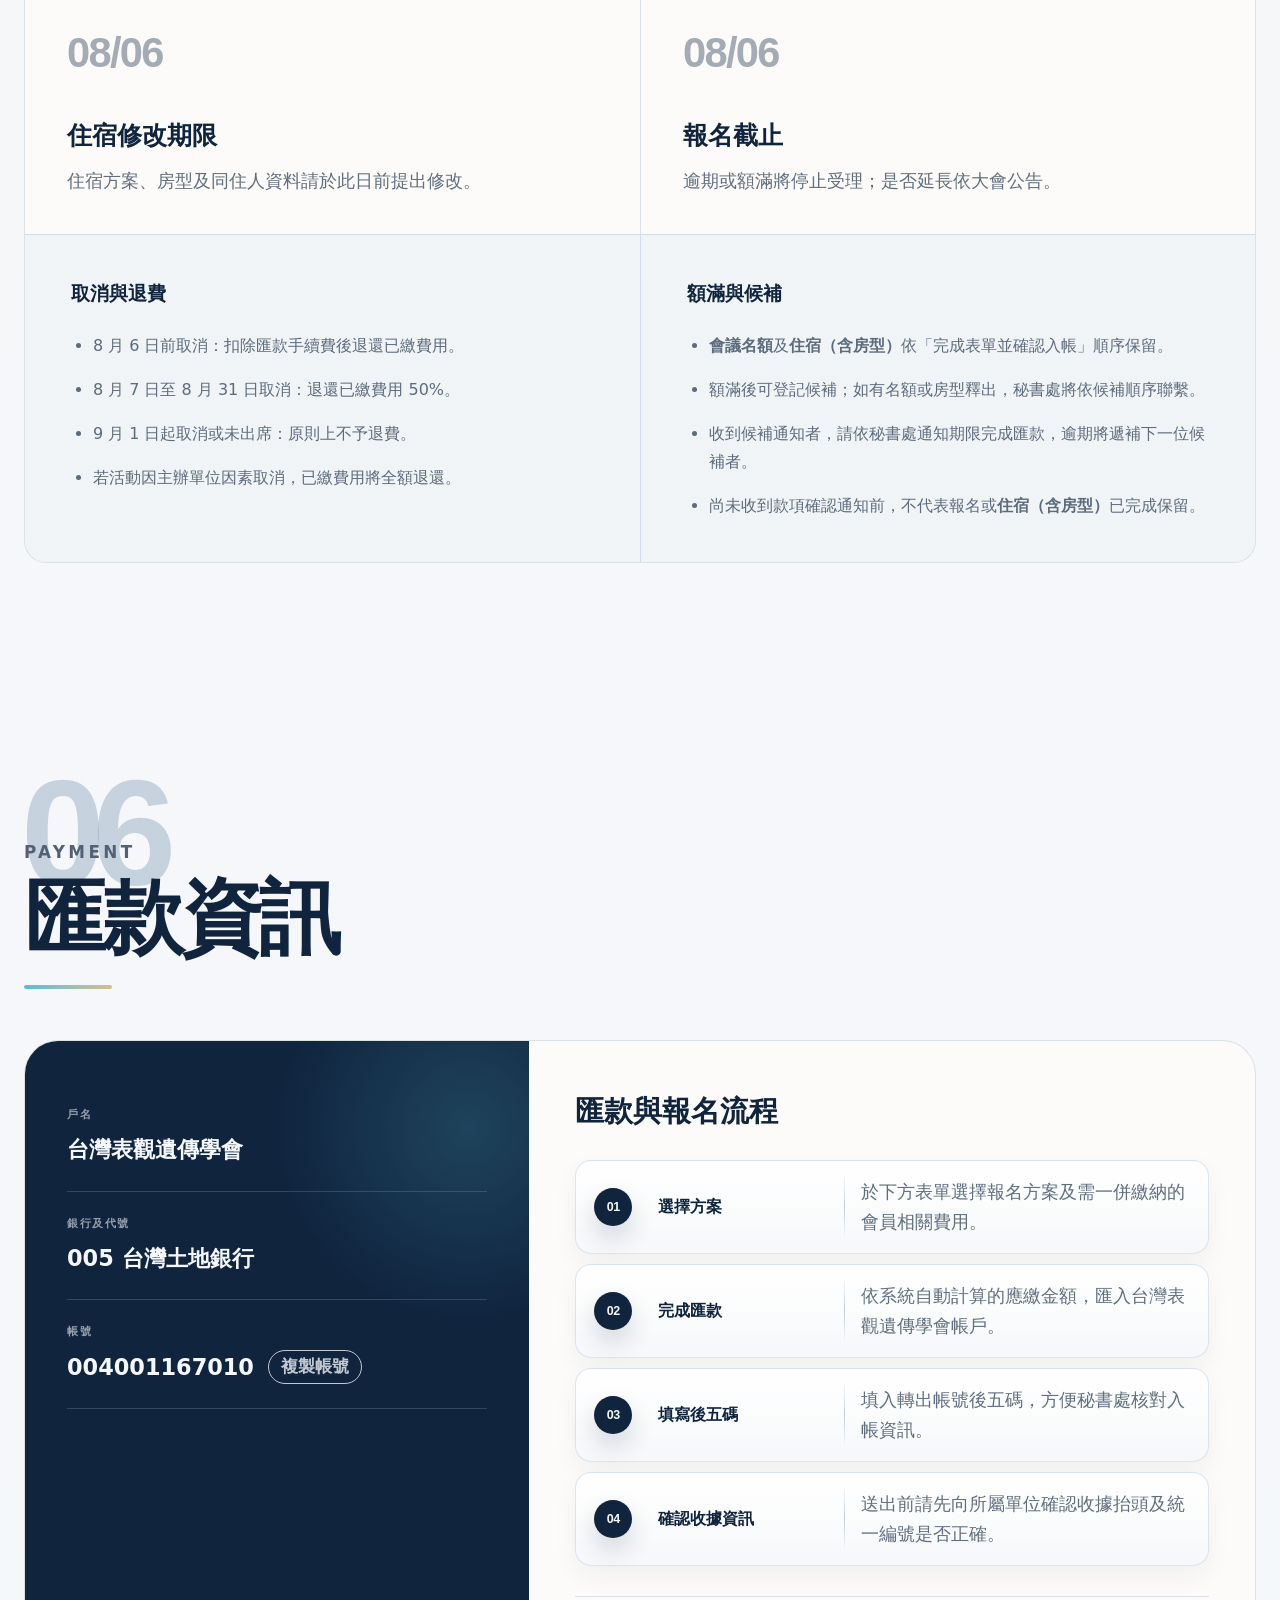
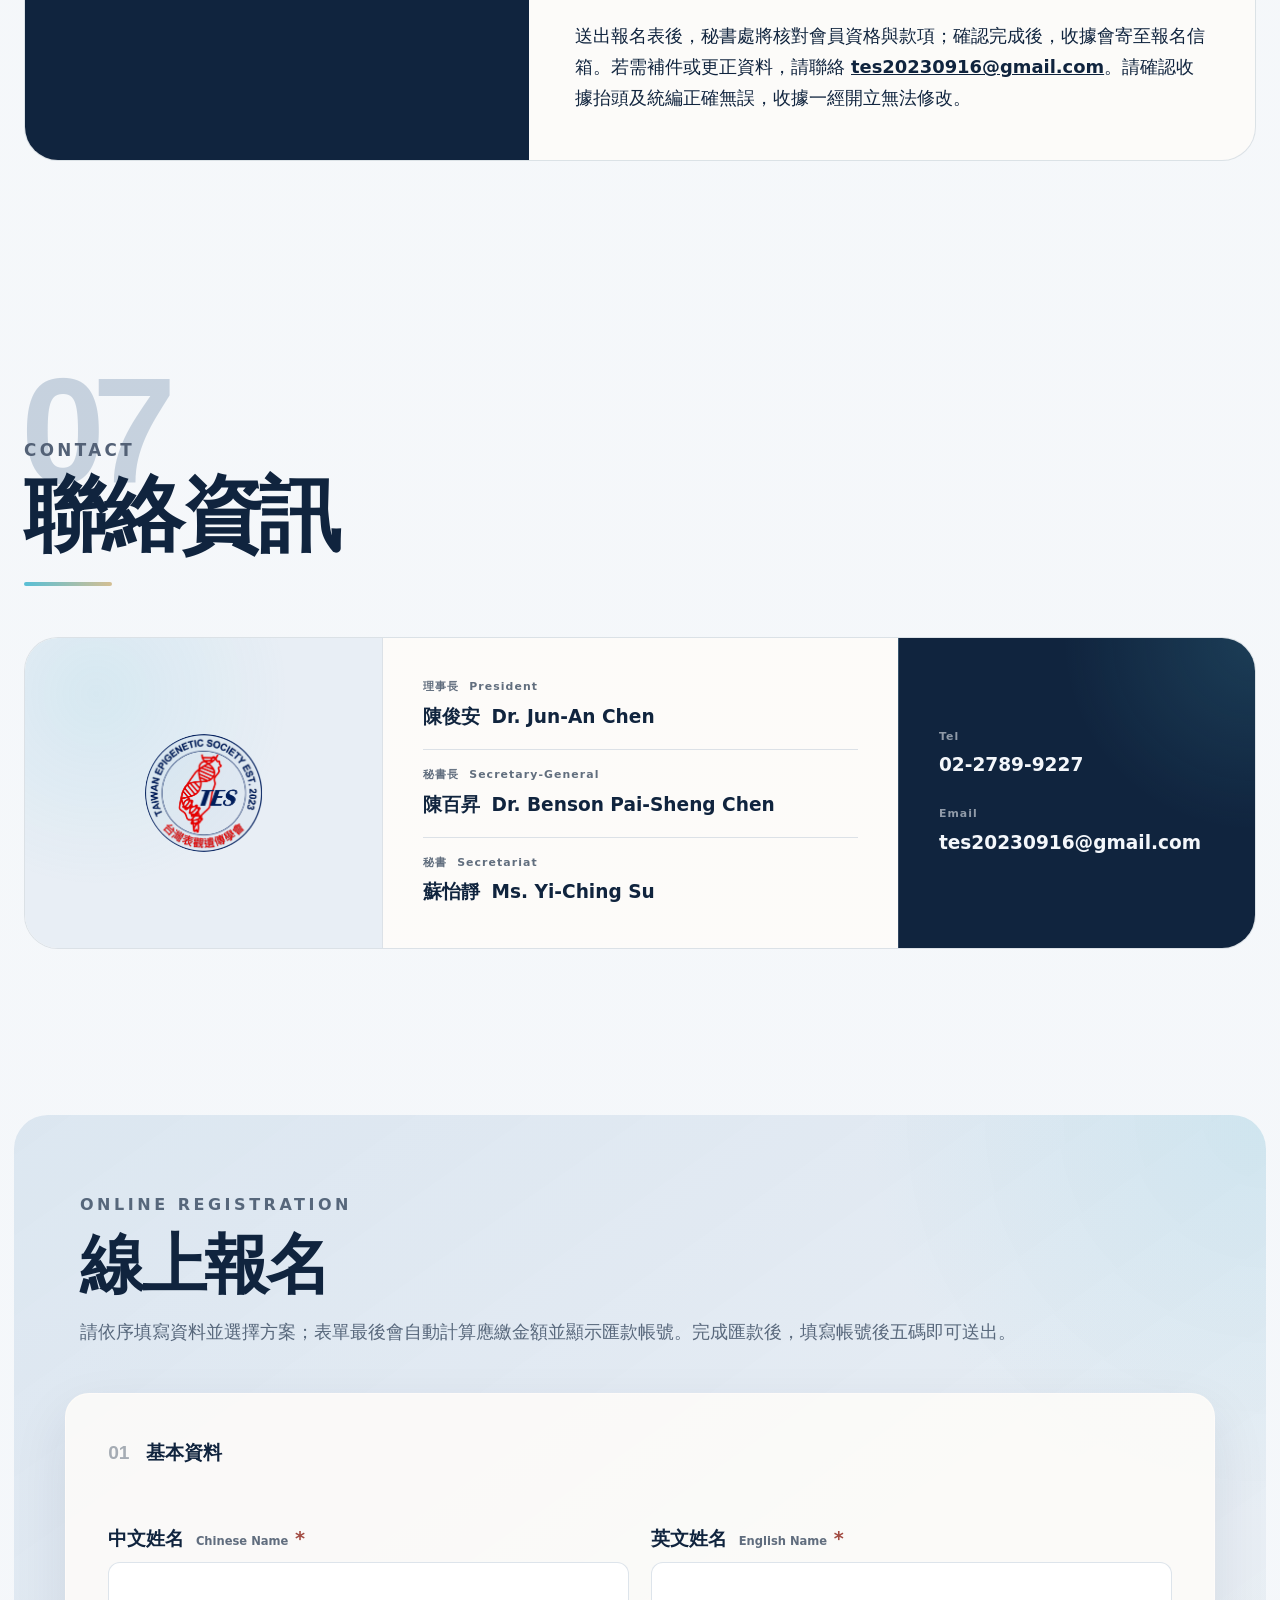
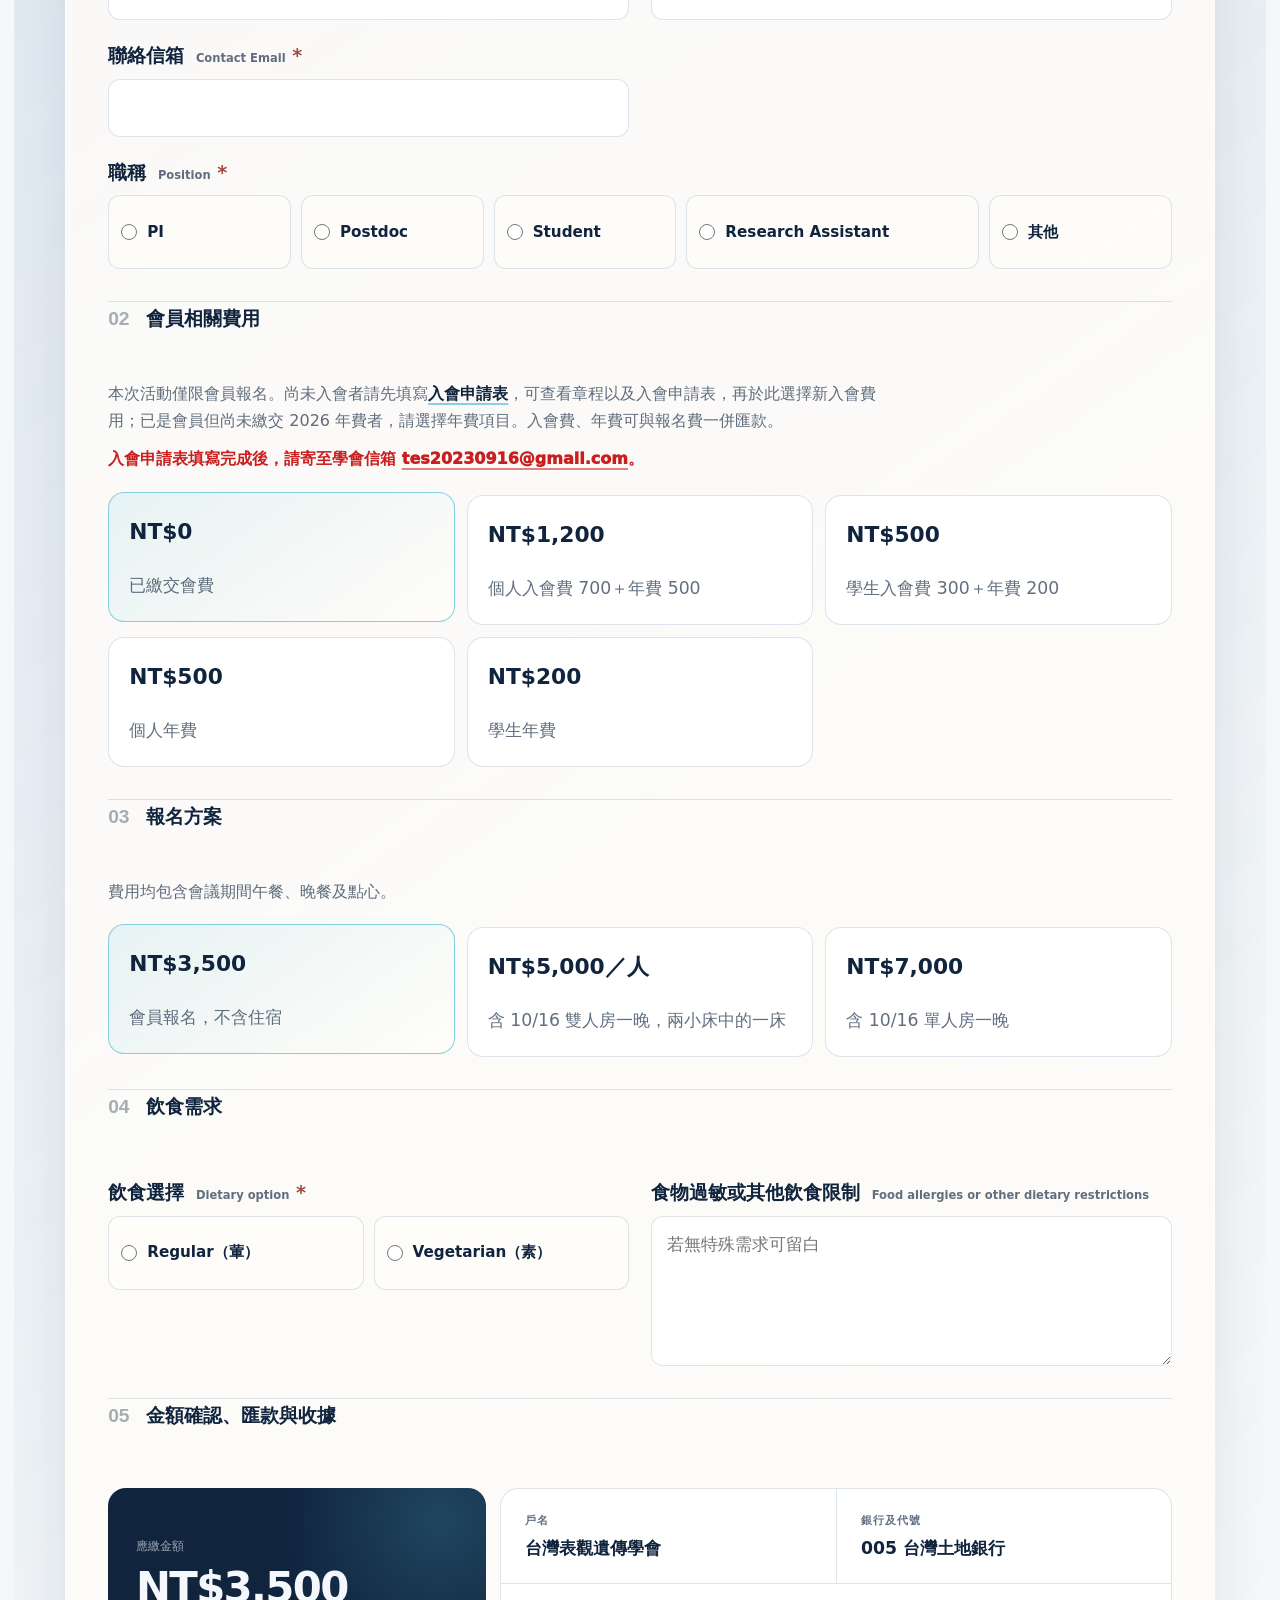
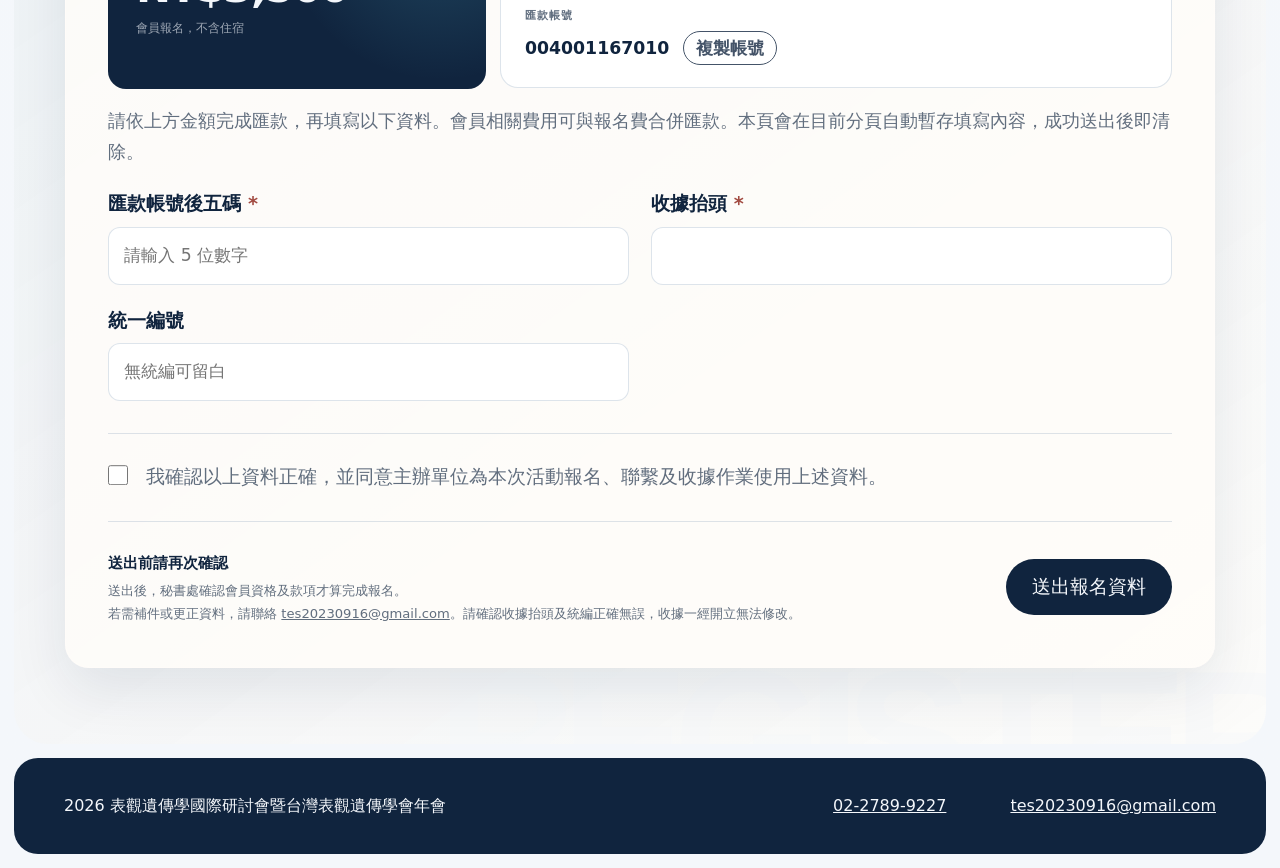
==== commit 20ec4e82: "Update membership application instructions" ====
--- a/index.html
+++ b/index.html
@@ -314,7 +314,7 @@
         <span>立即報名</span>
         <small>Online Registration</small>
       </a>
-      <a class="floating-action secondary" href="https://docs.google.com/forms/d/e/1FAIpQLScxBQUKGVQQGh0IkMHBp9uGEyiG6bbuo1hC9bVeczIrFh-U7w/viewform" target="_blank" rel="noopener noreferrer" data-open-new-page>
+      <a class="floating-action secondary" href="assets/docs/台灣表觀遺傳學會入會申請書.pdf" target="_blank" rel="noopener noreferrer">
         <span>入會申請</span>
         <small>Membership</small>
       </a>
@@ -682,7 +682,8 @@
               <strong>Member Only</strong>
               <p class="rule-lead">限台灣表觀遺傳學會會員參加</p>
               <ul>
-                <li><b>尚未入會：</b>請先填寫<a href="https://docs.google.com/forms/d/e/1FAIpQLScxBQUKGVQQGh0IkMHBp9uGEyiG6bbuo1hC9bVeczIrFh-U7w/viewform?usp=send_form" target="_blank" rel="noopener noreferrer" data-open-new-page>入會申請表</a>，再於本報名表選擇個人或學生新入會費用。</li>
+                <li><b>尚未入會：</b>請先填寫<a href="assets/docs/台灣表觀遺傳學會入會申請書.pdf" target="_blank" rel="noopener noreferrer">入會申請表</a>，再於本報名表選擇個人或學生新入會費用。</li>
+                <li class="membership-submit-notice">填寫完成後，請寄至學會信箱 <a href="mailto:tes20230916@gmail.com">tes20230916@gmail.com</a>。</li>
                 <li><b>已是會員：</b>可直接填寫本報名表；尚未繳交 2026 年費者，請於下方選擇年費項目。</li>
                 <li>入會費、年費及本次活動報名費可合併匯款。</li>
               </ul>
@@ -891,7 +892,8 @@
 
           <fieldset class="form-section">
             <legend><span>02</span> 會員相關費用</legend>
-            <p class="form-section-note">本次活動僅限會員報名。尚未入會者請先填寫<a href="https://docs.google.com/forms/d/e/1FAIpQLScxBQUKGVQQGh0IkMHBp9uGEyiG6bbuo1hC9bVeczIrFh-U7w/viewform" target="_blank" rel="noopener noreferrer" data-open-new-page>入會申請表</a>，可查看章程以及入會申請表，再於此選擇新入會費用；已是會員但尚未繳交 2026 年費者，請選擇年費項目。入會費、年費可與報名費一併匯款。</p>
+            <p class="form-section-note">本次活動僅限會員報名。尚未入會者請先填寫<a href="assets/docs/台灣表觀遺傳學會入會申請書.pdf" target="_blank" rel="noopener noreferrer">入會申請表</a>，可查看章程以及入會申請表，再於此選擇新入會費用；已是會員但尚未繳交 2026 年費者，請選擇年費項目。入會費、年費可與報名費一併匯款。</p>
+            <p class="form-section-note membership-submit-notice">入會申請表填寫完成後，請寄至學會信箱 <a href="mailto:tes20230916@gmail.com">tes20230916@gmail.com</a>。</p>
             <div class="choice-grid membership-options">
               <label class="choice-card">
                 <input type="radio" name="membershipFee" value="已繳交會費" data-amount="0" checked required>
--- a/styles.css
+++ b/styles.css
@@ -1905,6 +1905,19 @@
   text-underline-offset: 4px;
 }
 
+.membership-submit-notice {
+  color: #c91f1f !important;
+  font-weight: 900 !important;
+}
+
+.membership-submit-notice a {
+  color: #c91f1f !important;
+  font-weight: 950 !important;
+  text-decoration-color: rgba(201, 31, 31, 0.55) !important;
+  text-decoration-thickness: 2px;
+  text-underline-offset: 4px;
+}
+
 .form-grid {
   display: grid;
   grid-template-columns: repeat(2, minmax(0, 1fr));
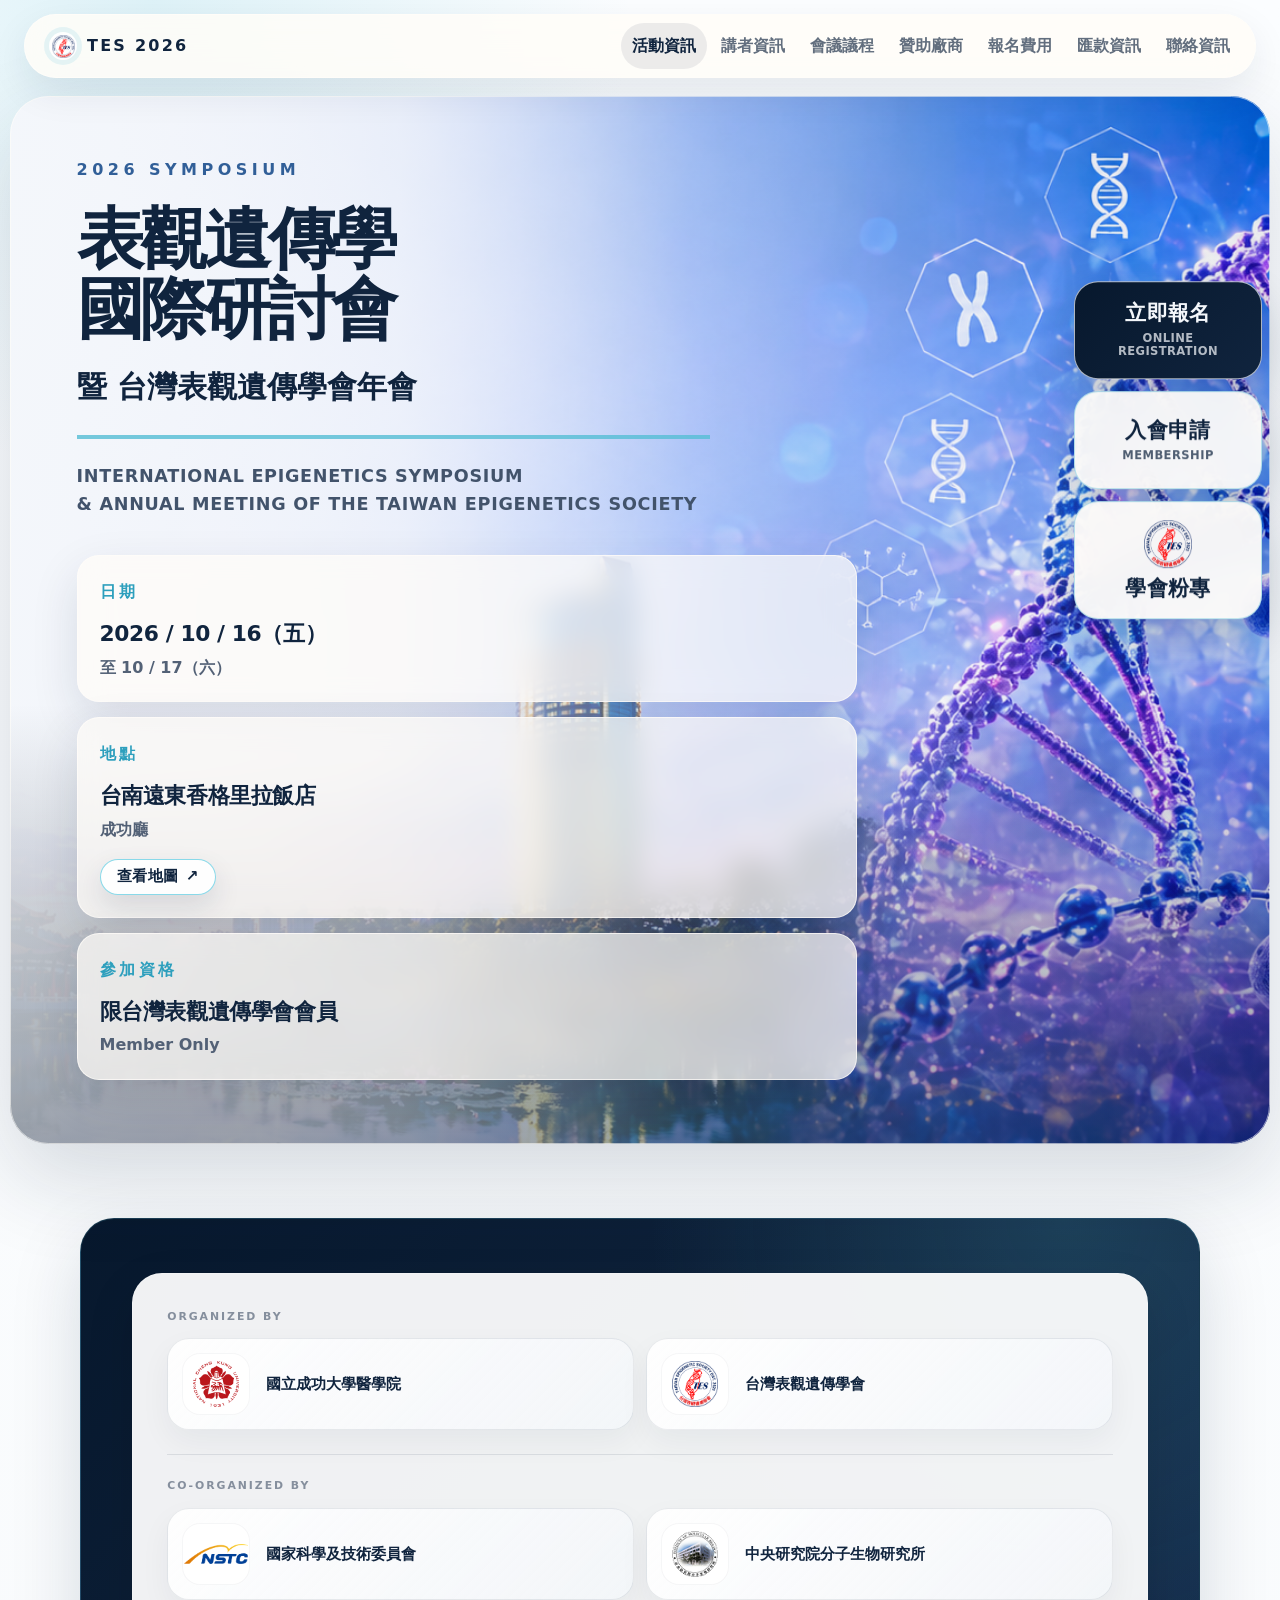
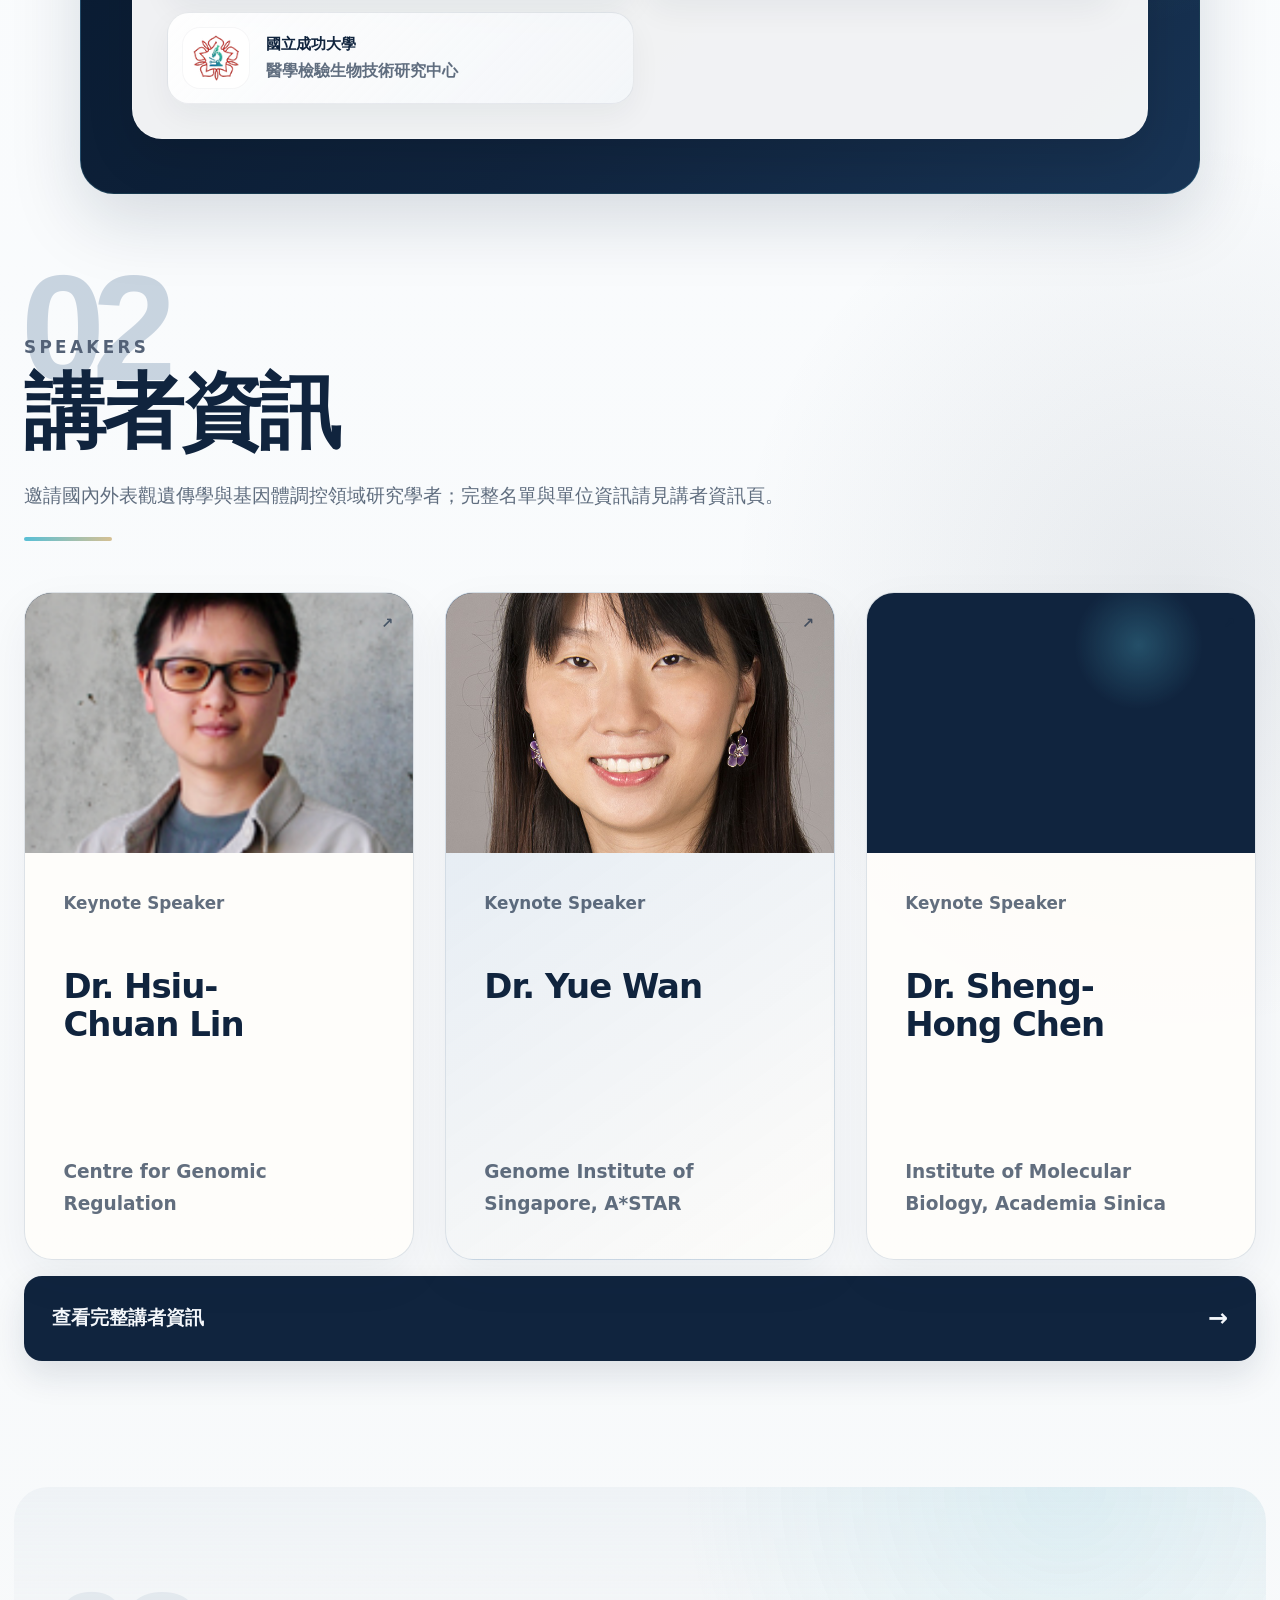
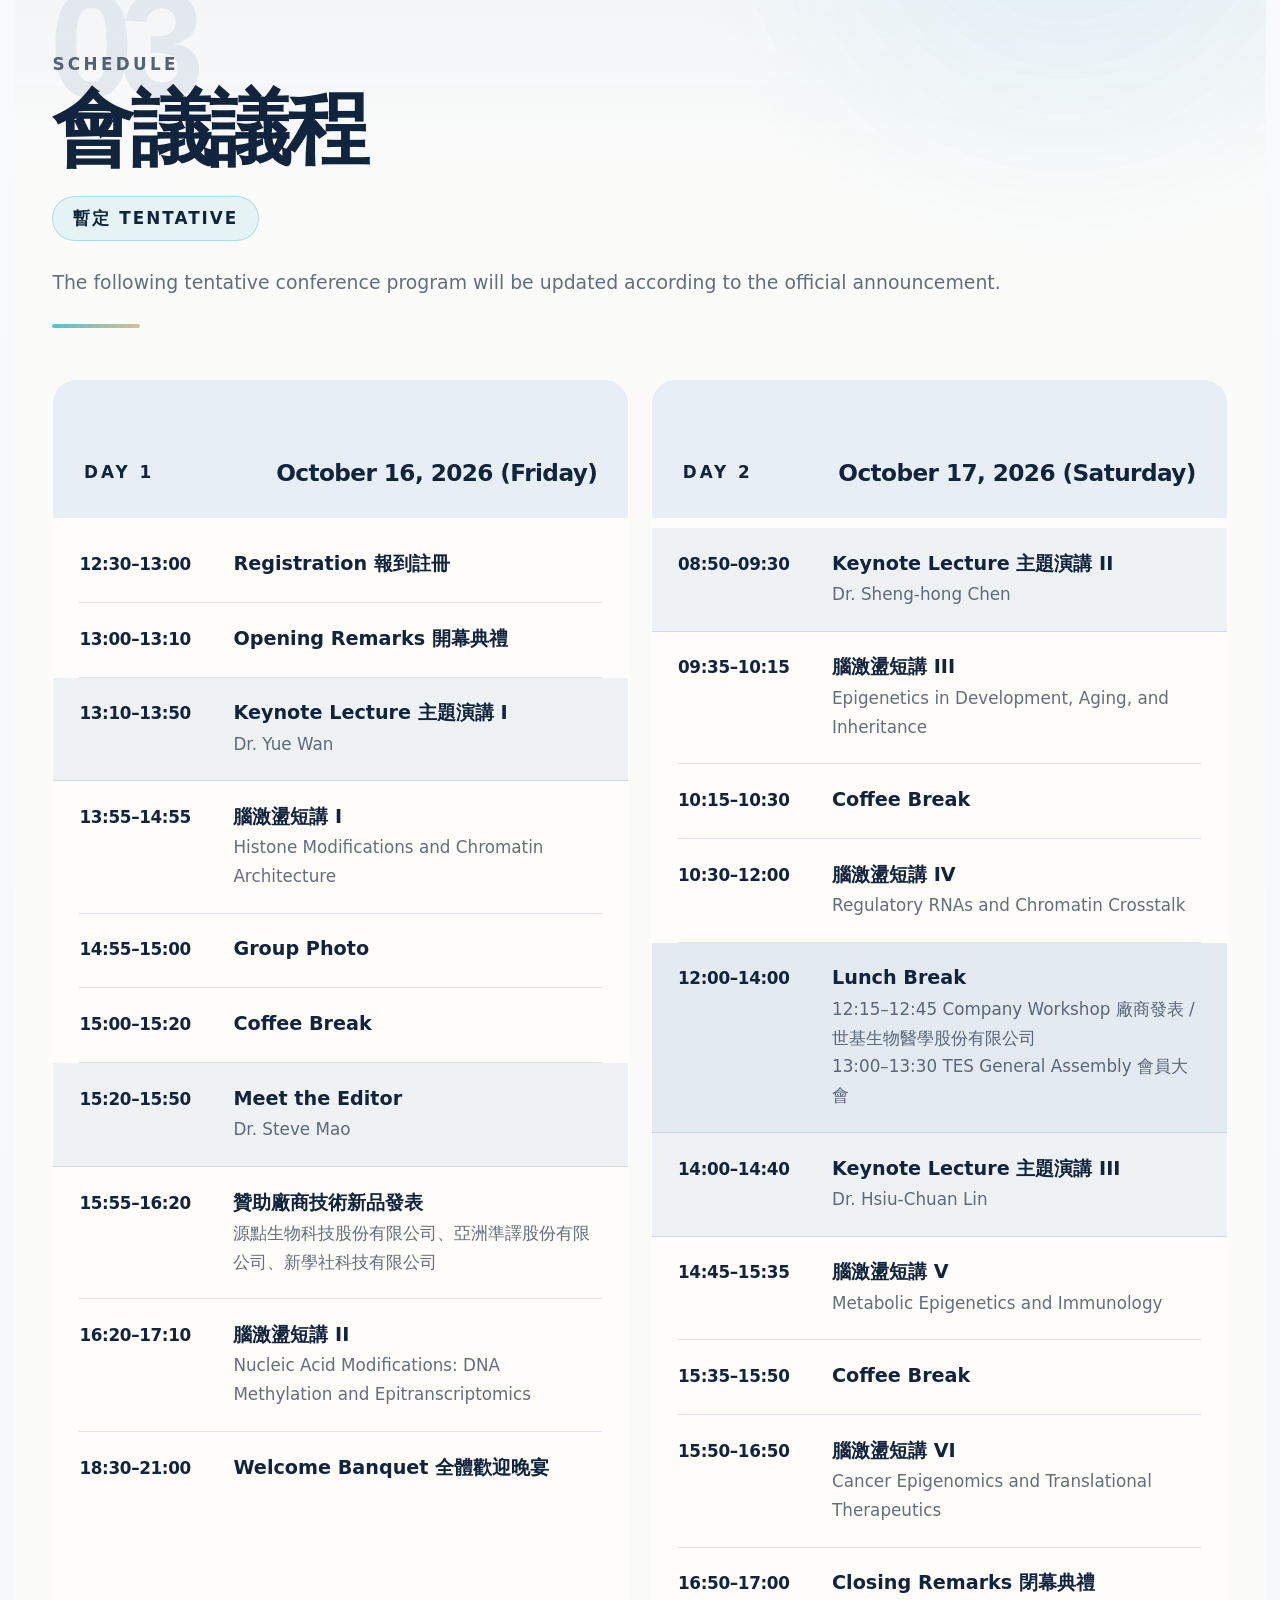
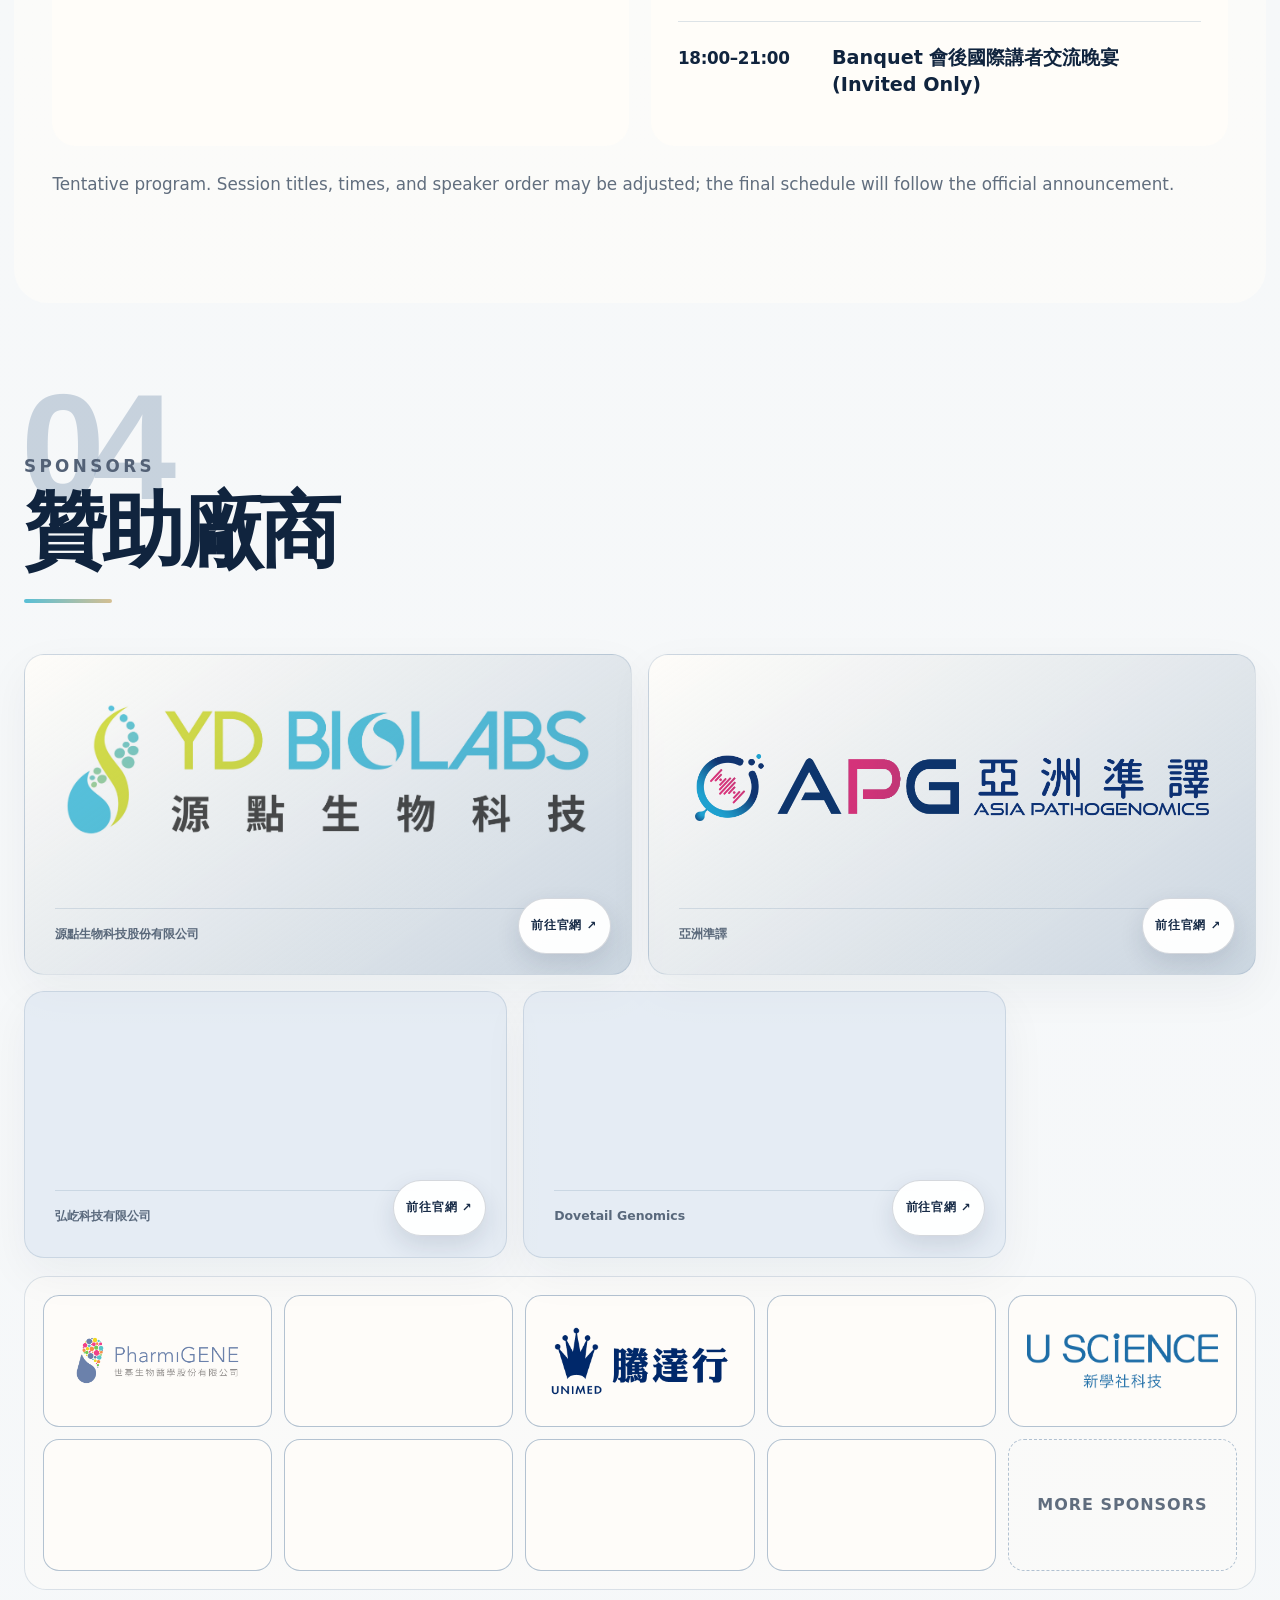
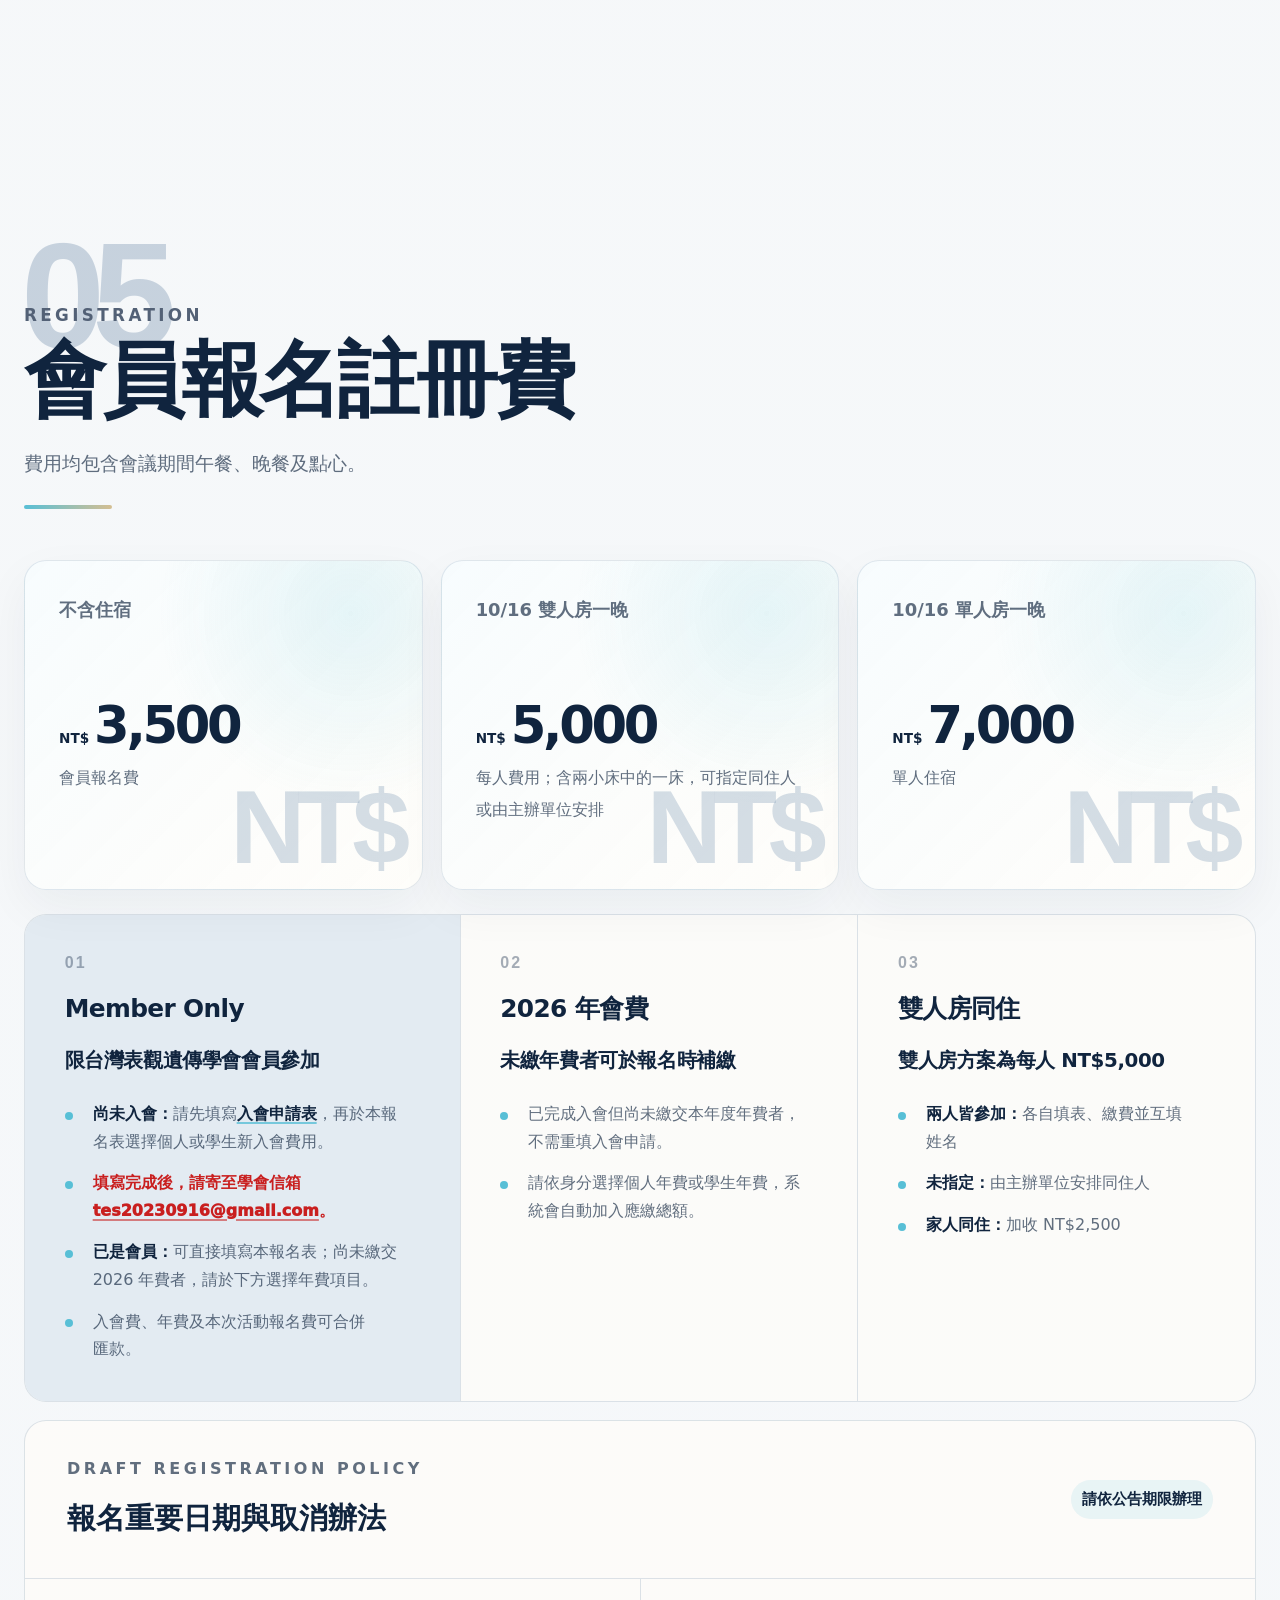
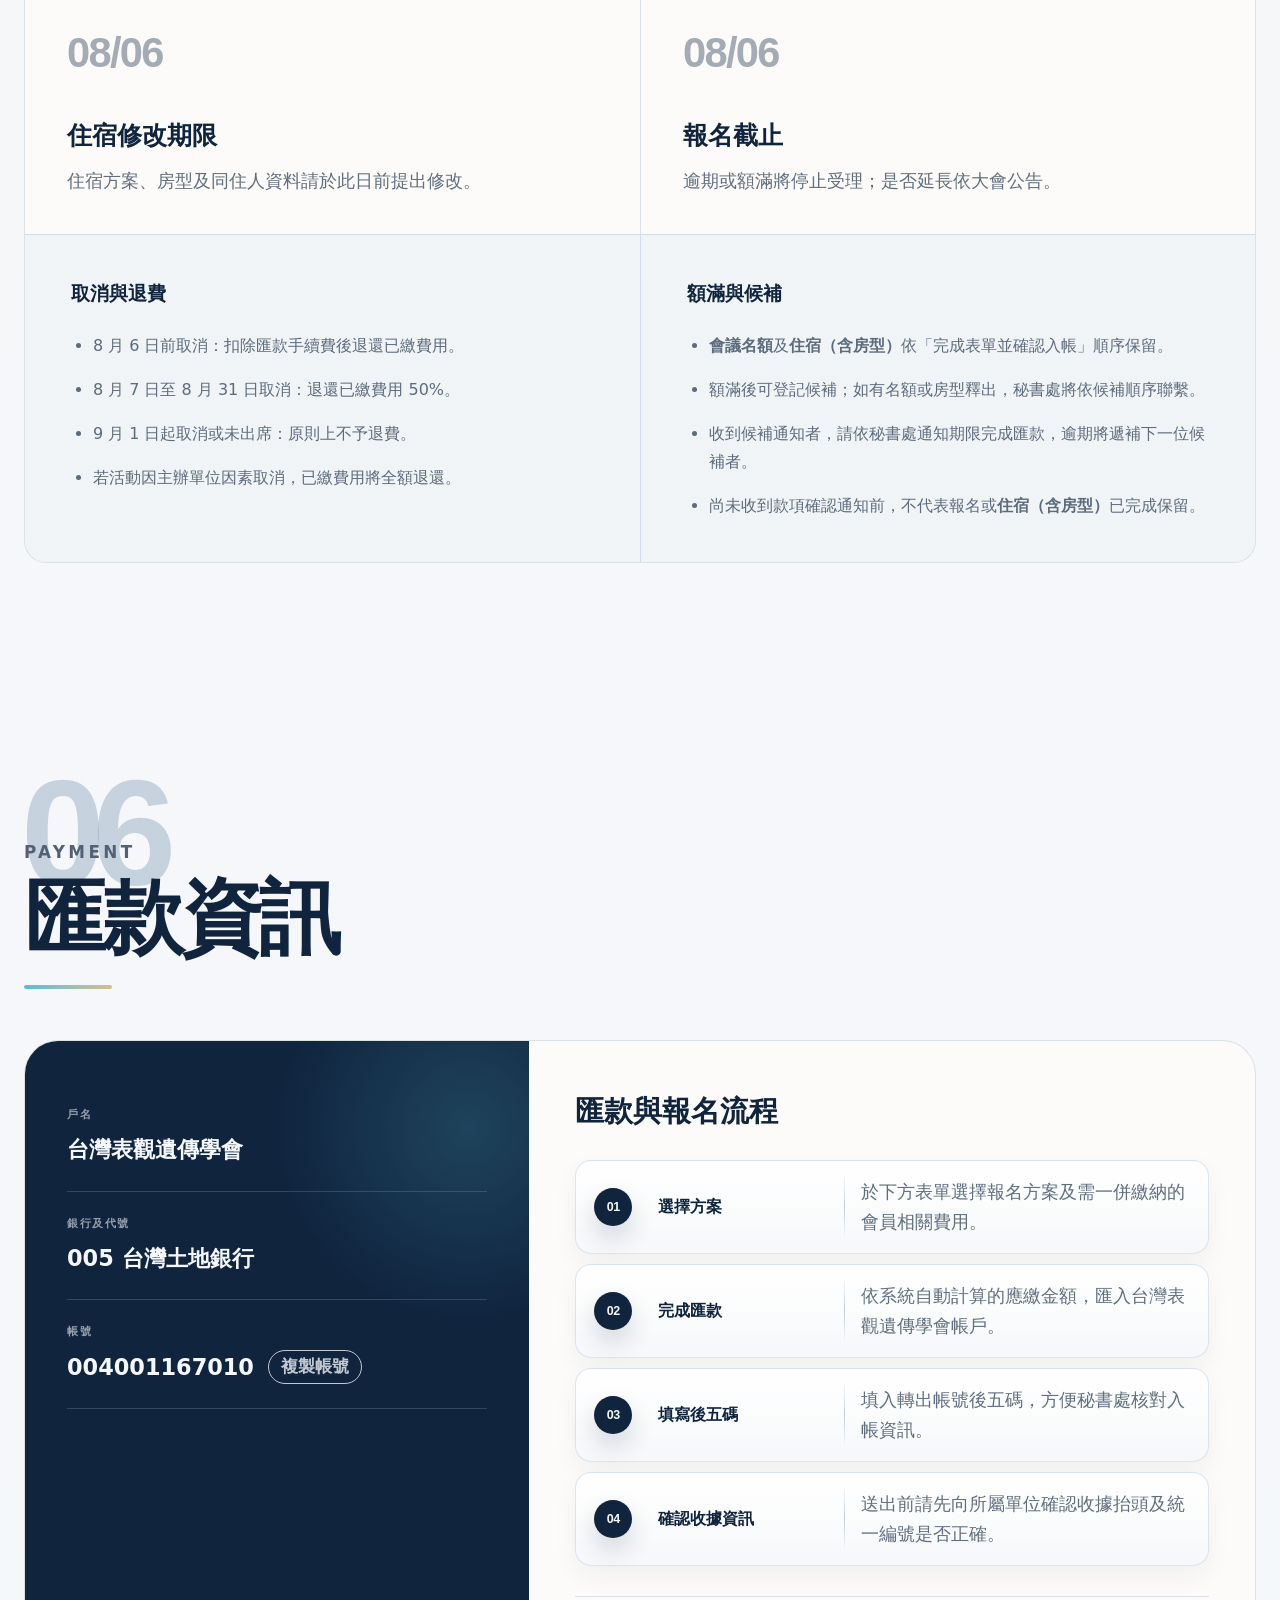
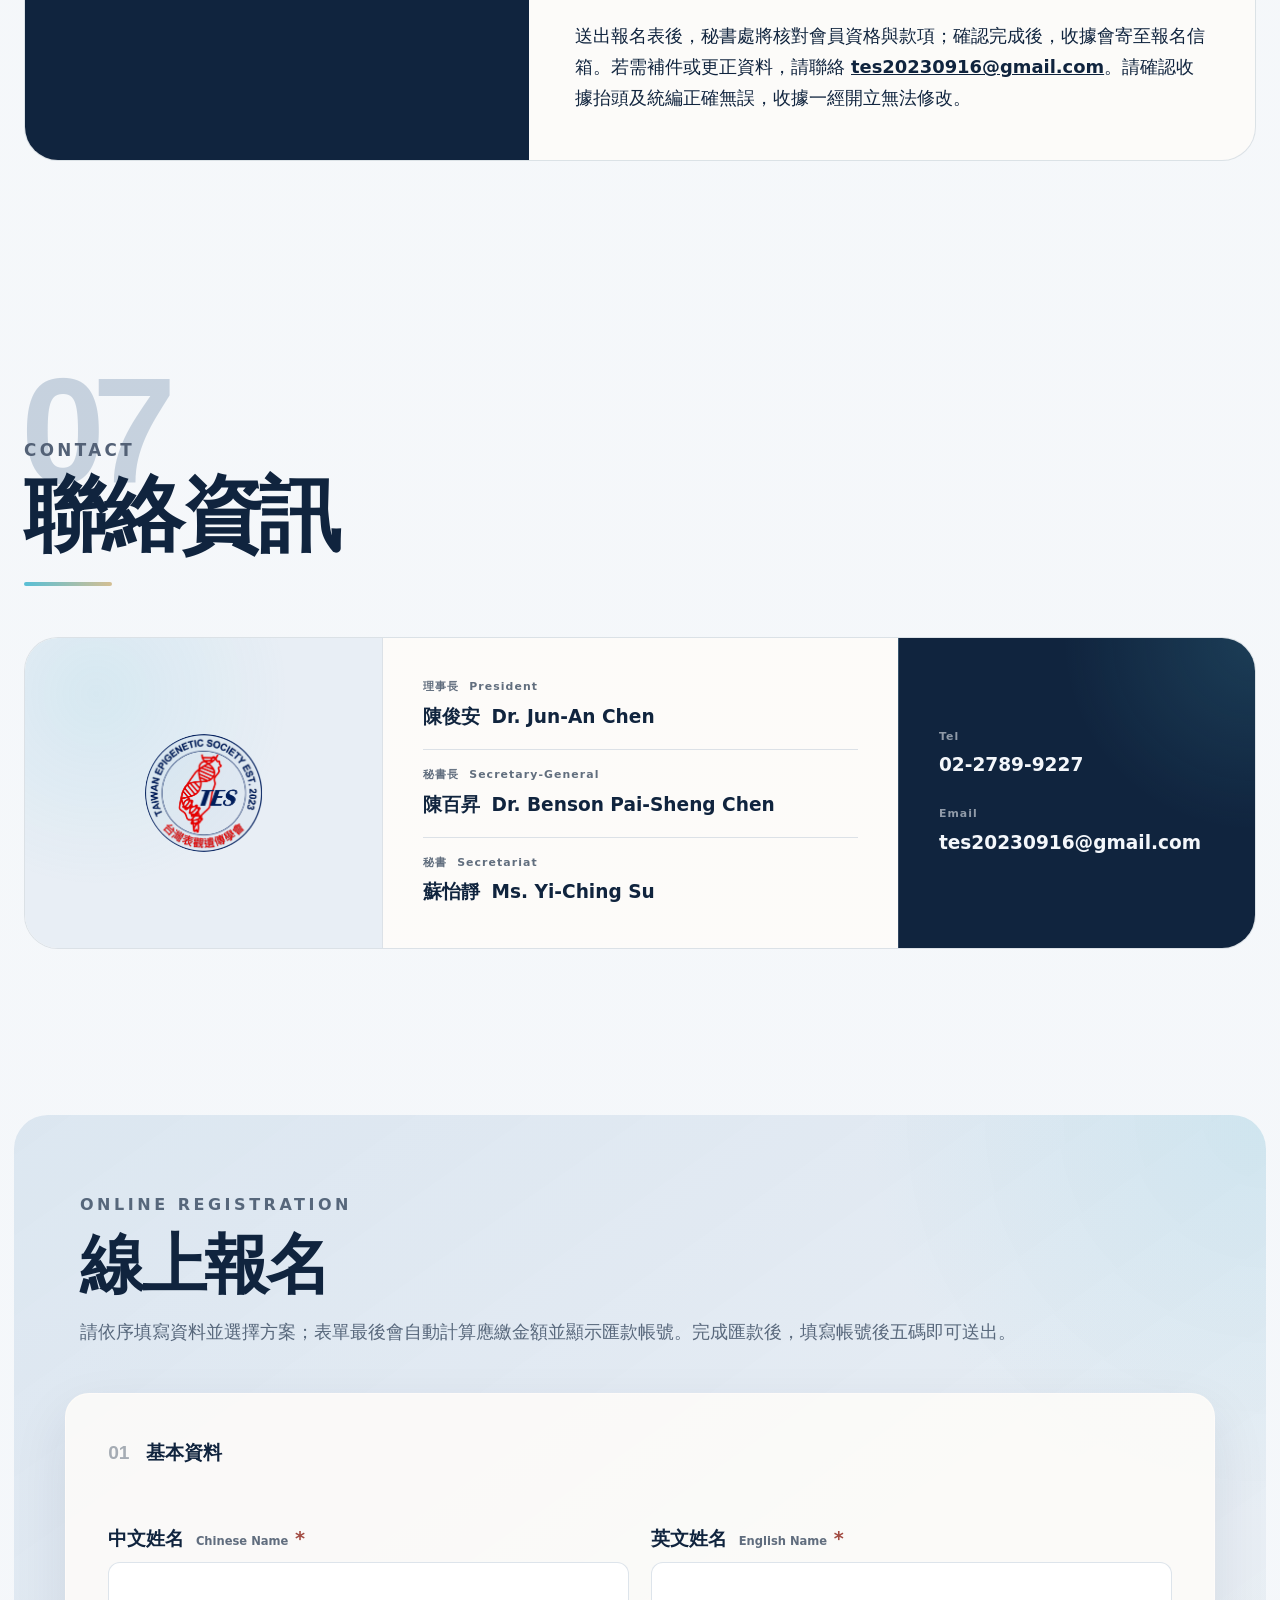
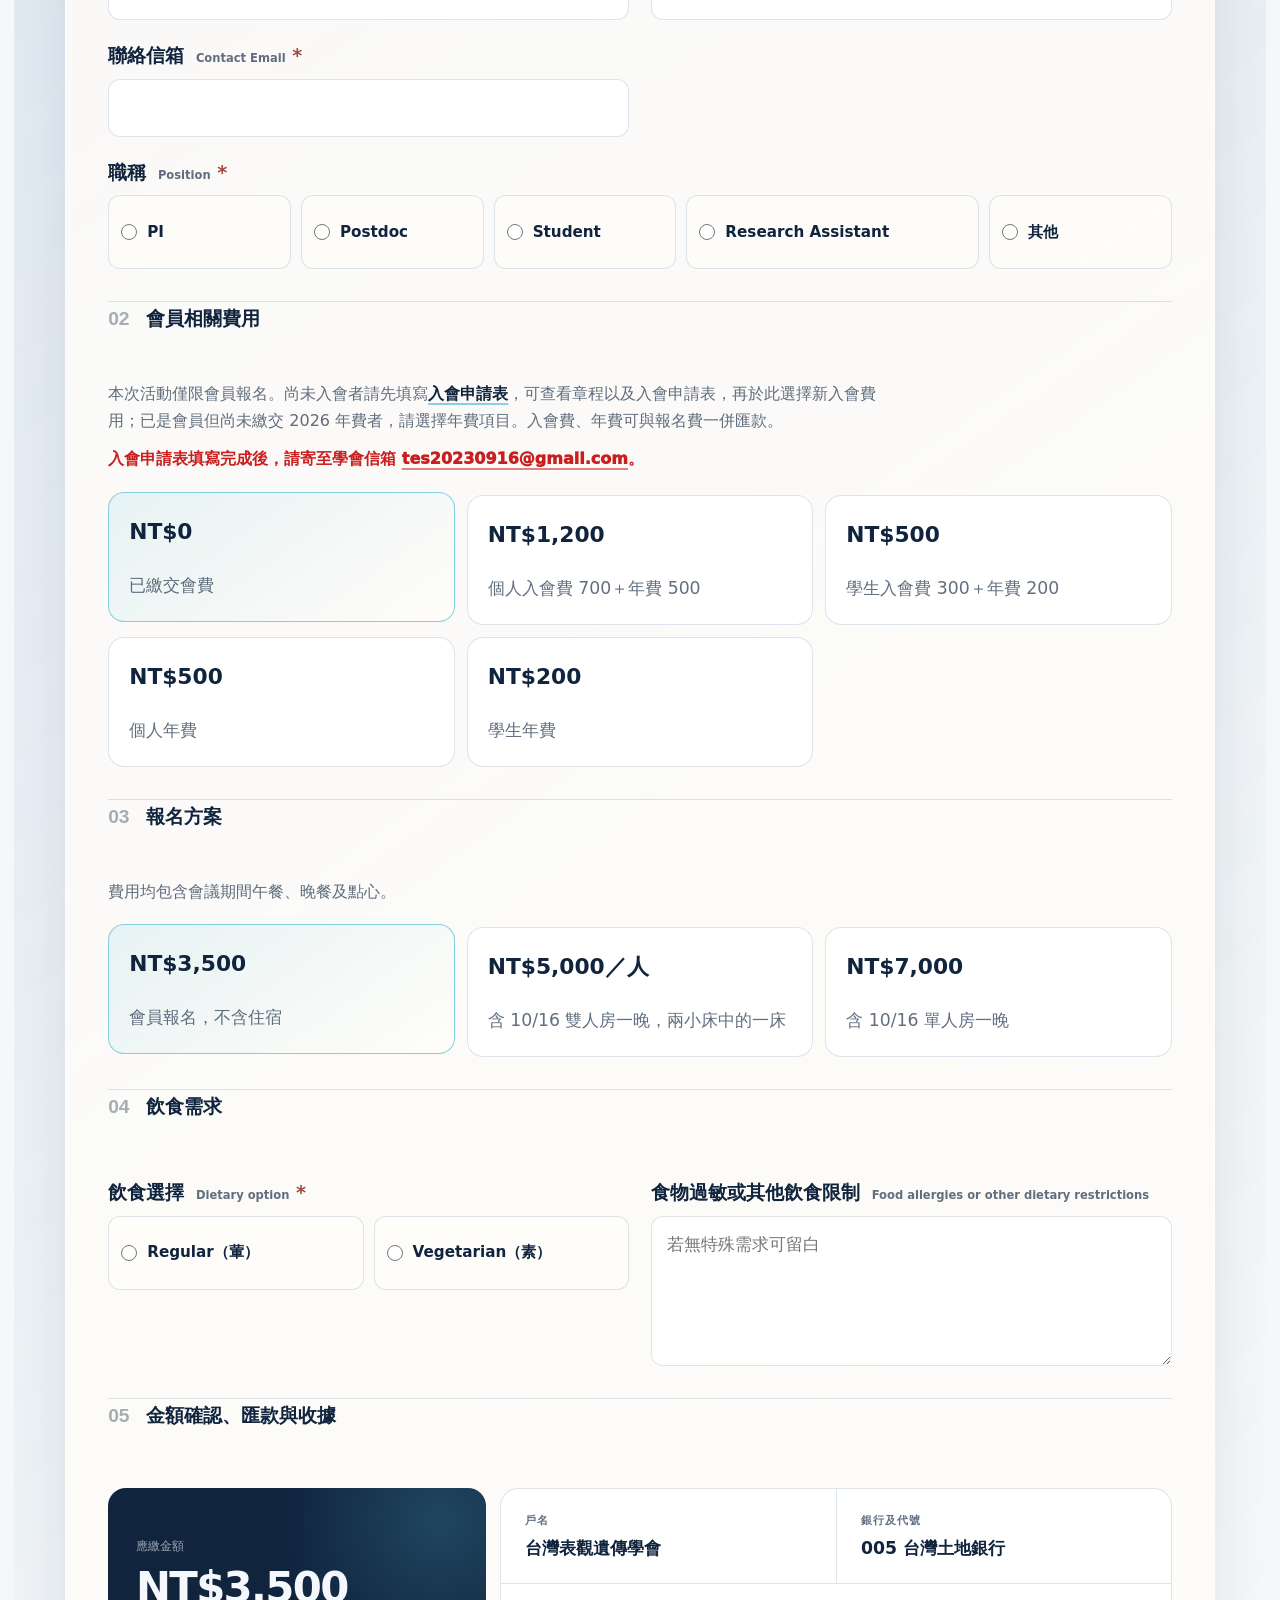
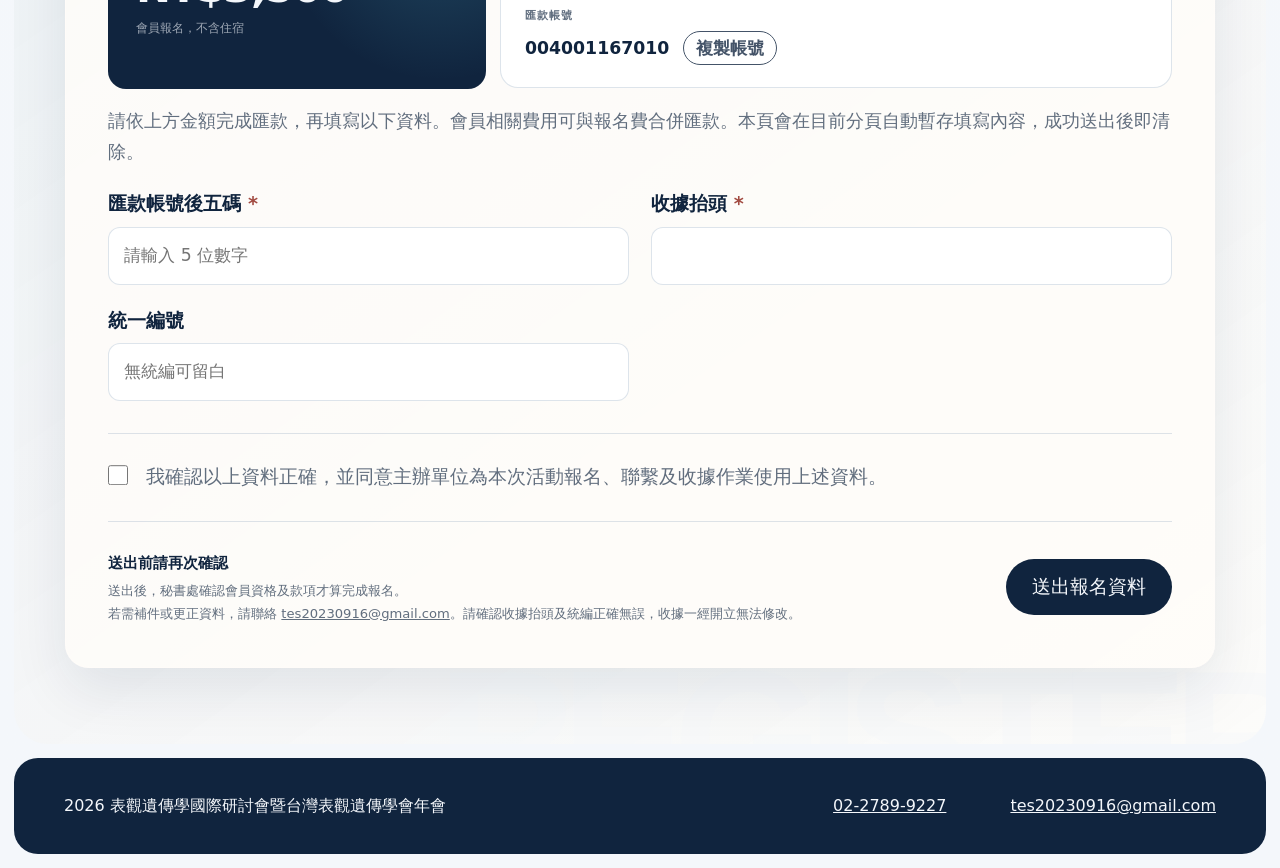
==== commit cb417b49: "Add Dovetail Genomics sponsor" ====
--- a/index.html
+++ b/index.html
@@ -617,6 +617,10 @@
             <img src="assets/sponsors/only-science-2026.jpg" alt="弘屹科技有限公司 ONLY Science" loading="lazy" decoding="async">
             <h3>弘屹科技有限公司</h3>
           </a>
+          <a class="sponsor-card sponsor-card-bronze sponsor-card-dovetail" href="https://cantatabio.com/" target="_blank" rel="noopener noreferrer">
+            <img src="assets/sponsors/dovetail-genomics.png" alt="Dovetail Genomics, Part of Cantata Bio" loading="lazy" decoding="async">
+            <h3>Dovetail Genomics</h3>
+          </a>
         </div>
         <div class="sponsor-logo-wall" aria-label="其他贊助廠商">
           <div class="sponsor-logo-card">
--- a/styles.css
+++ b/styles.css
@@ -1435,6 +1435,12 @@
   object-fit: contain;
 }
 
+.sponsor-card-dovetail img {
+  height: 150px;
+  object-fit: contain;
+  object-position: center;
+}
+
 .sponsor-card h3 {
   margin: 18px 0 0;
   padding-top: 14px;
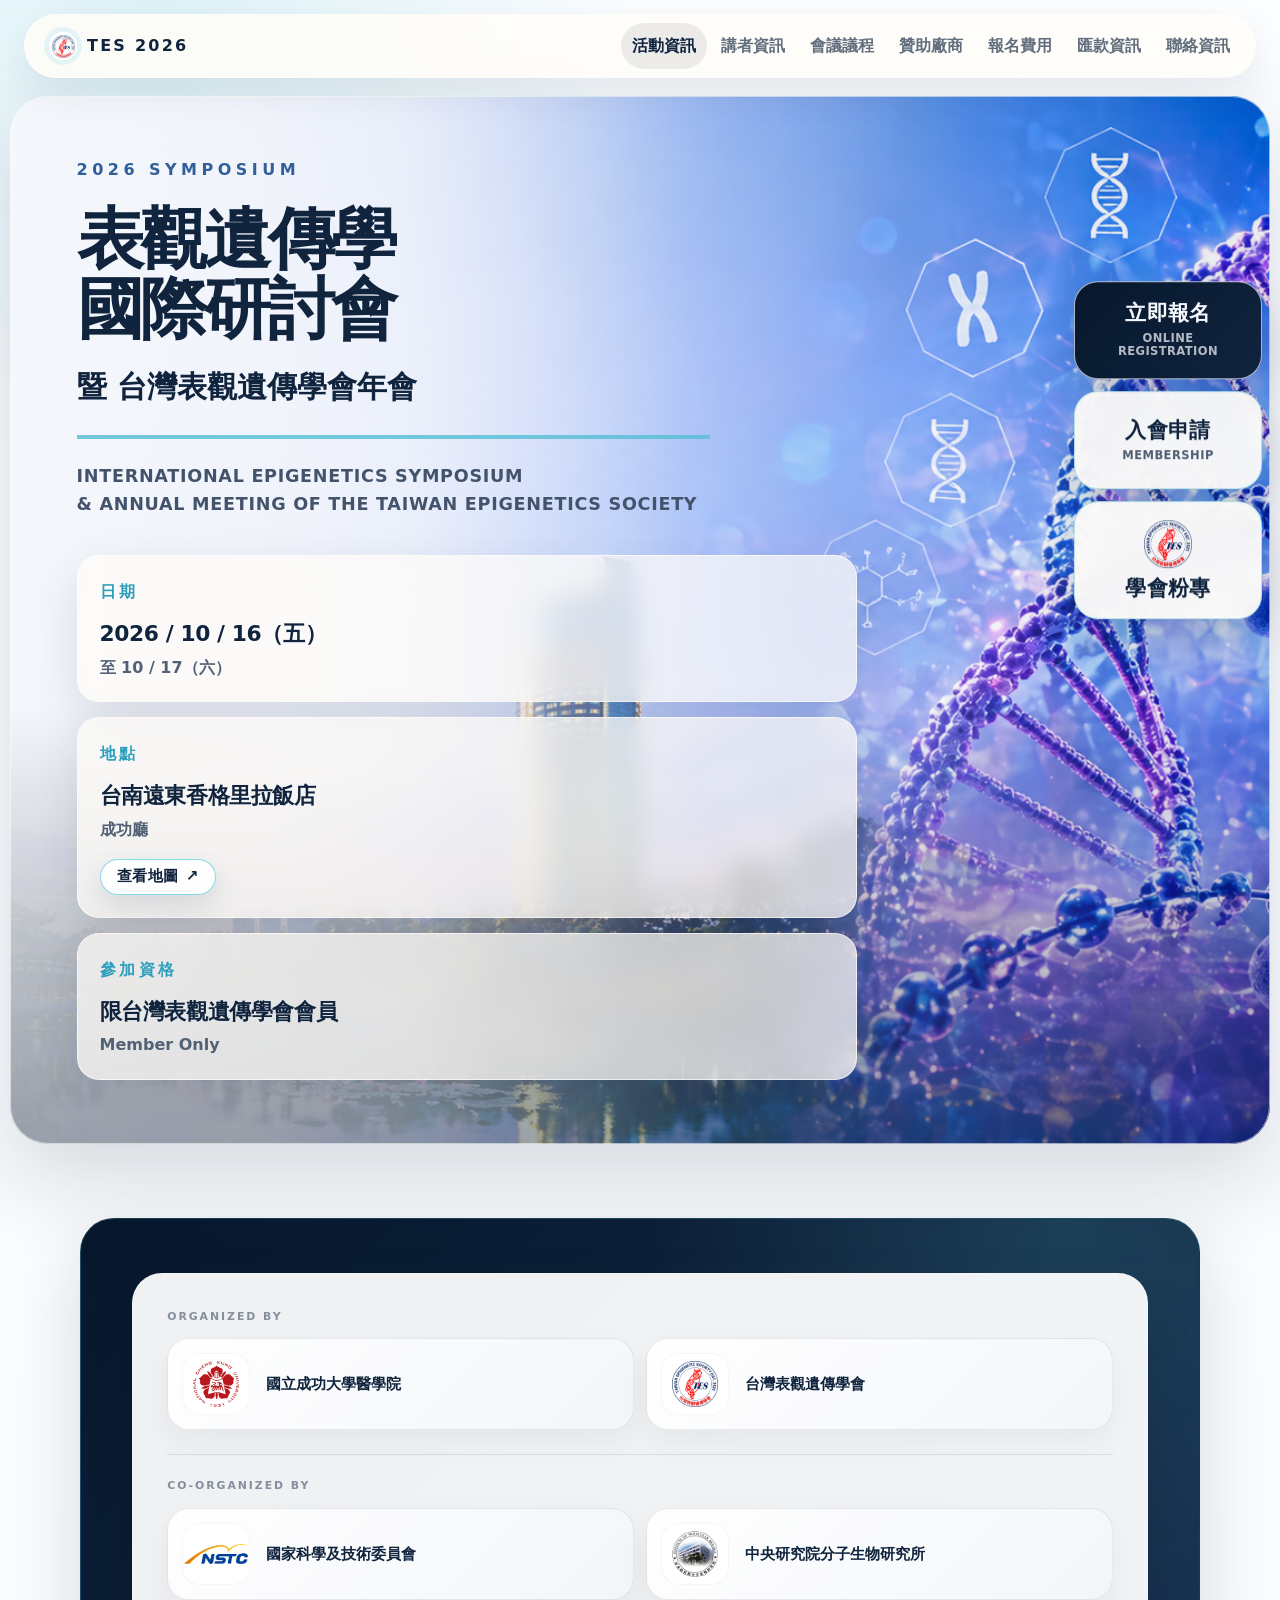
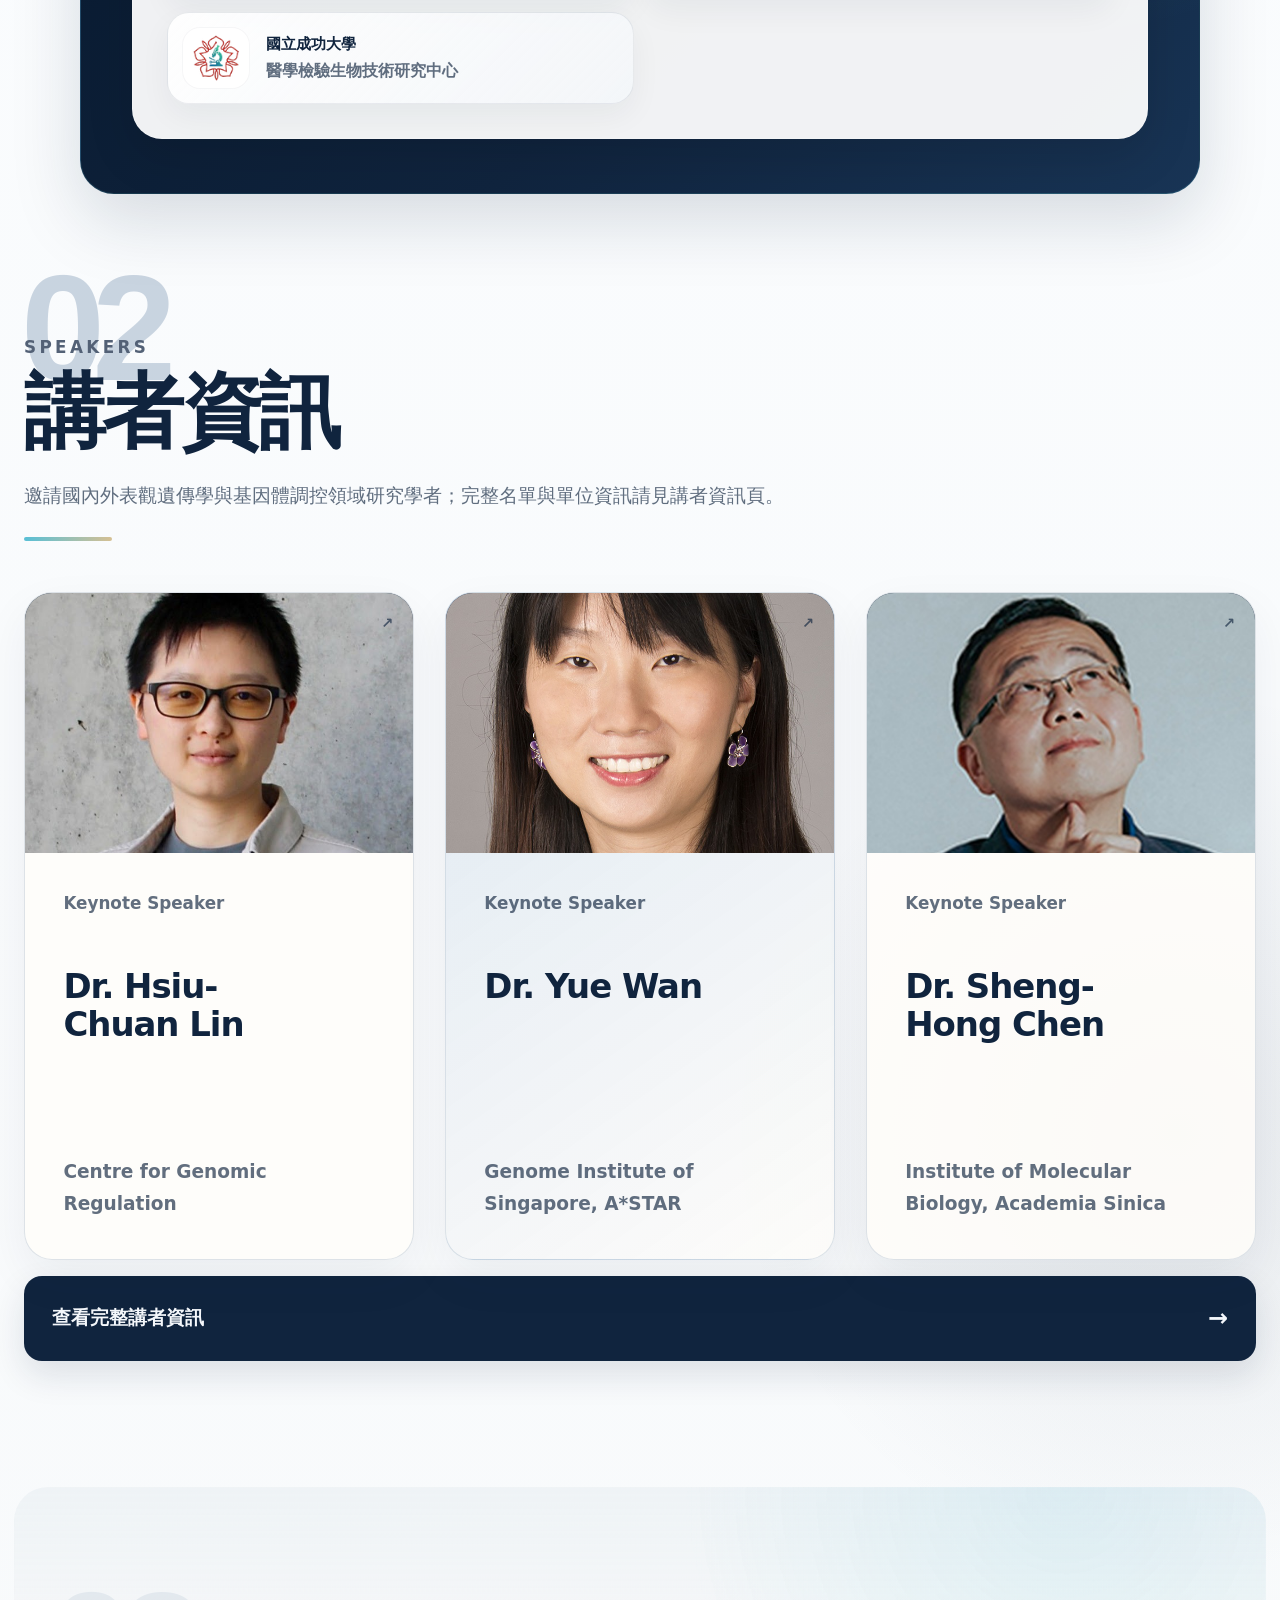
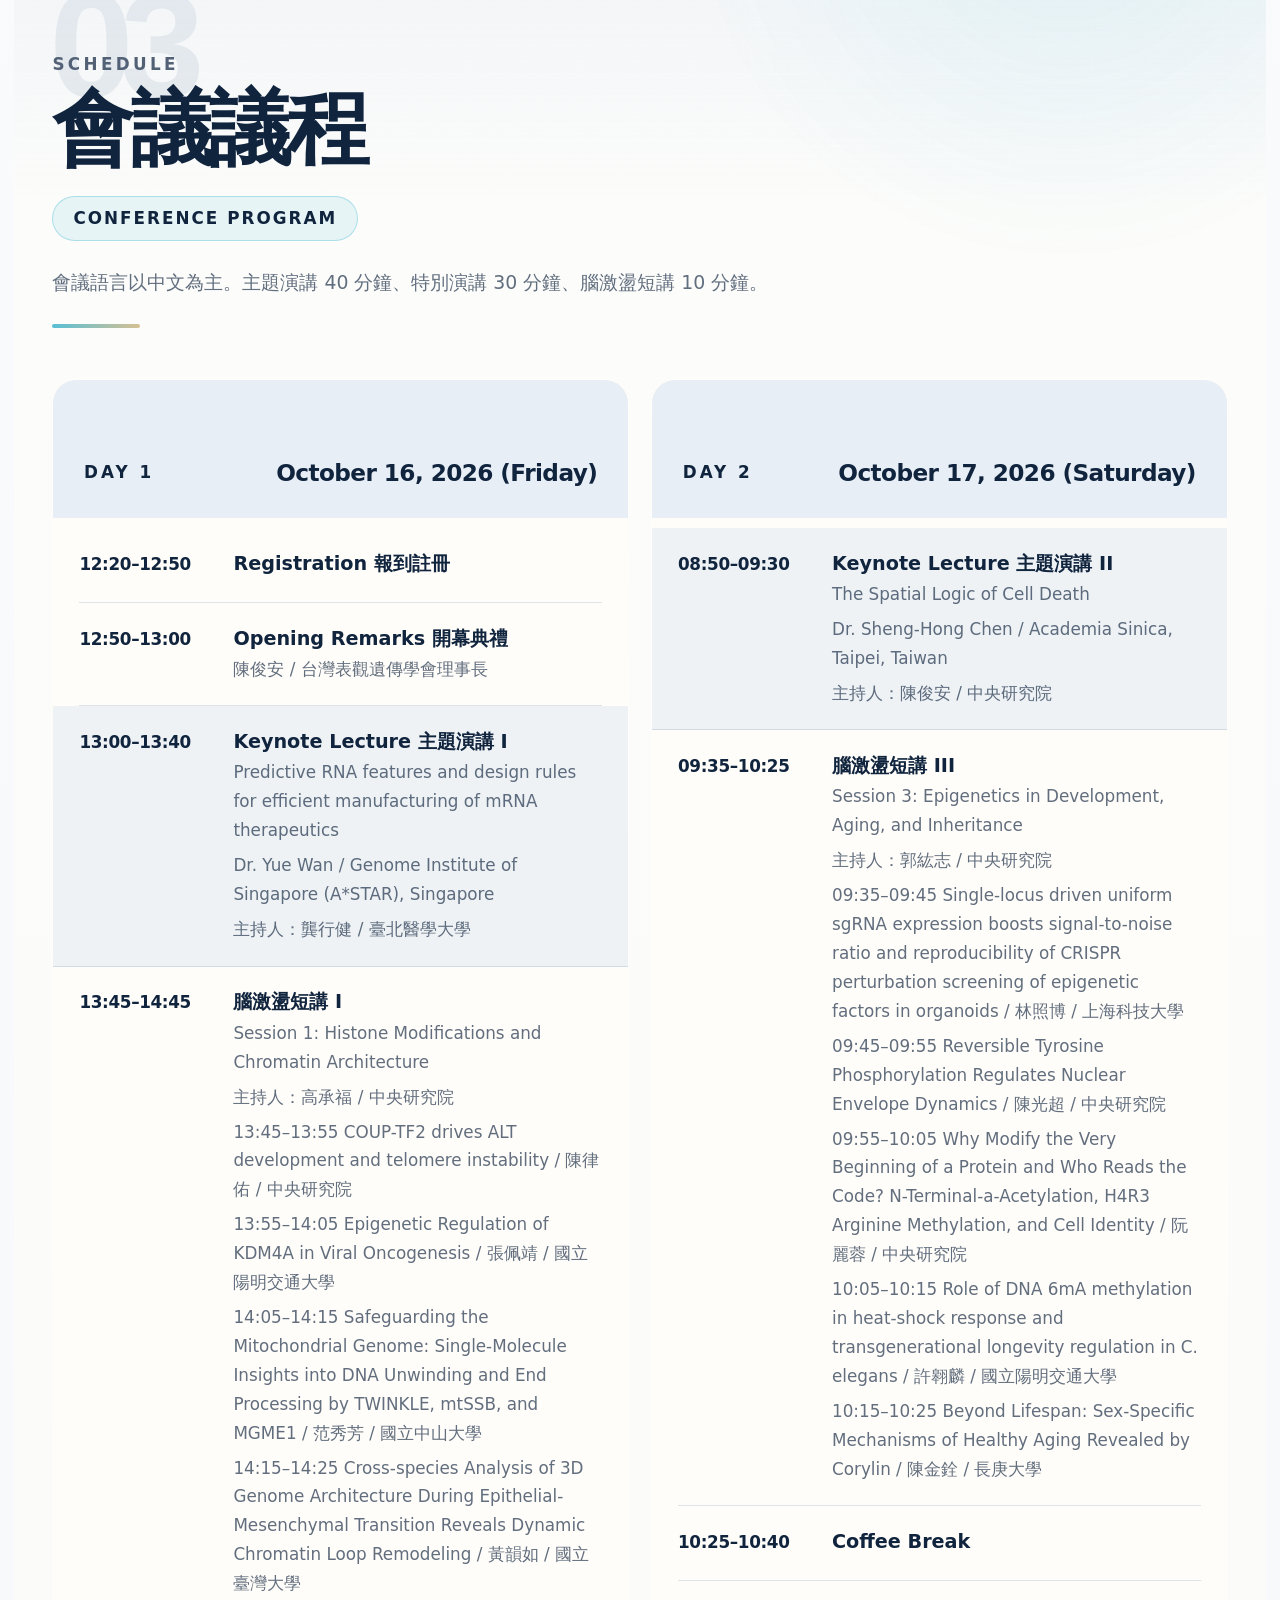
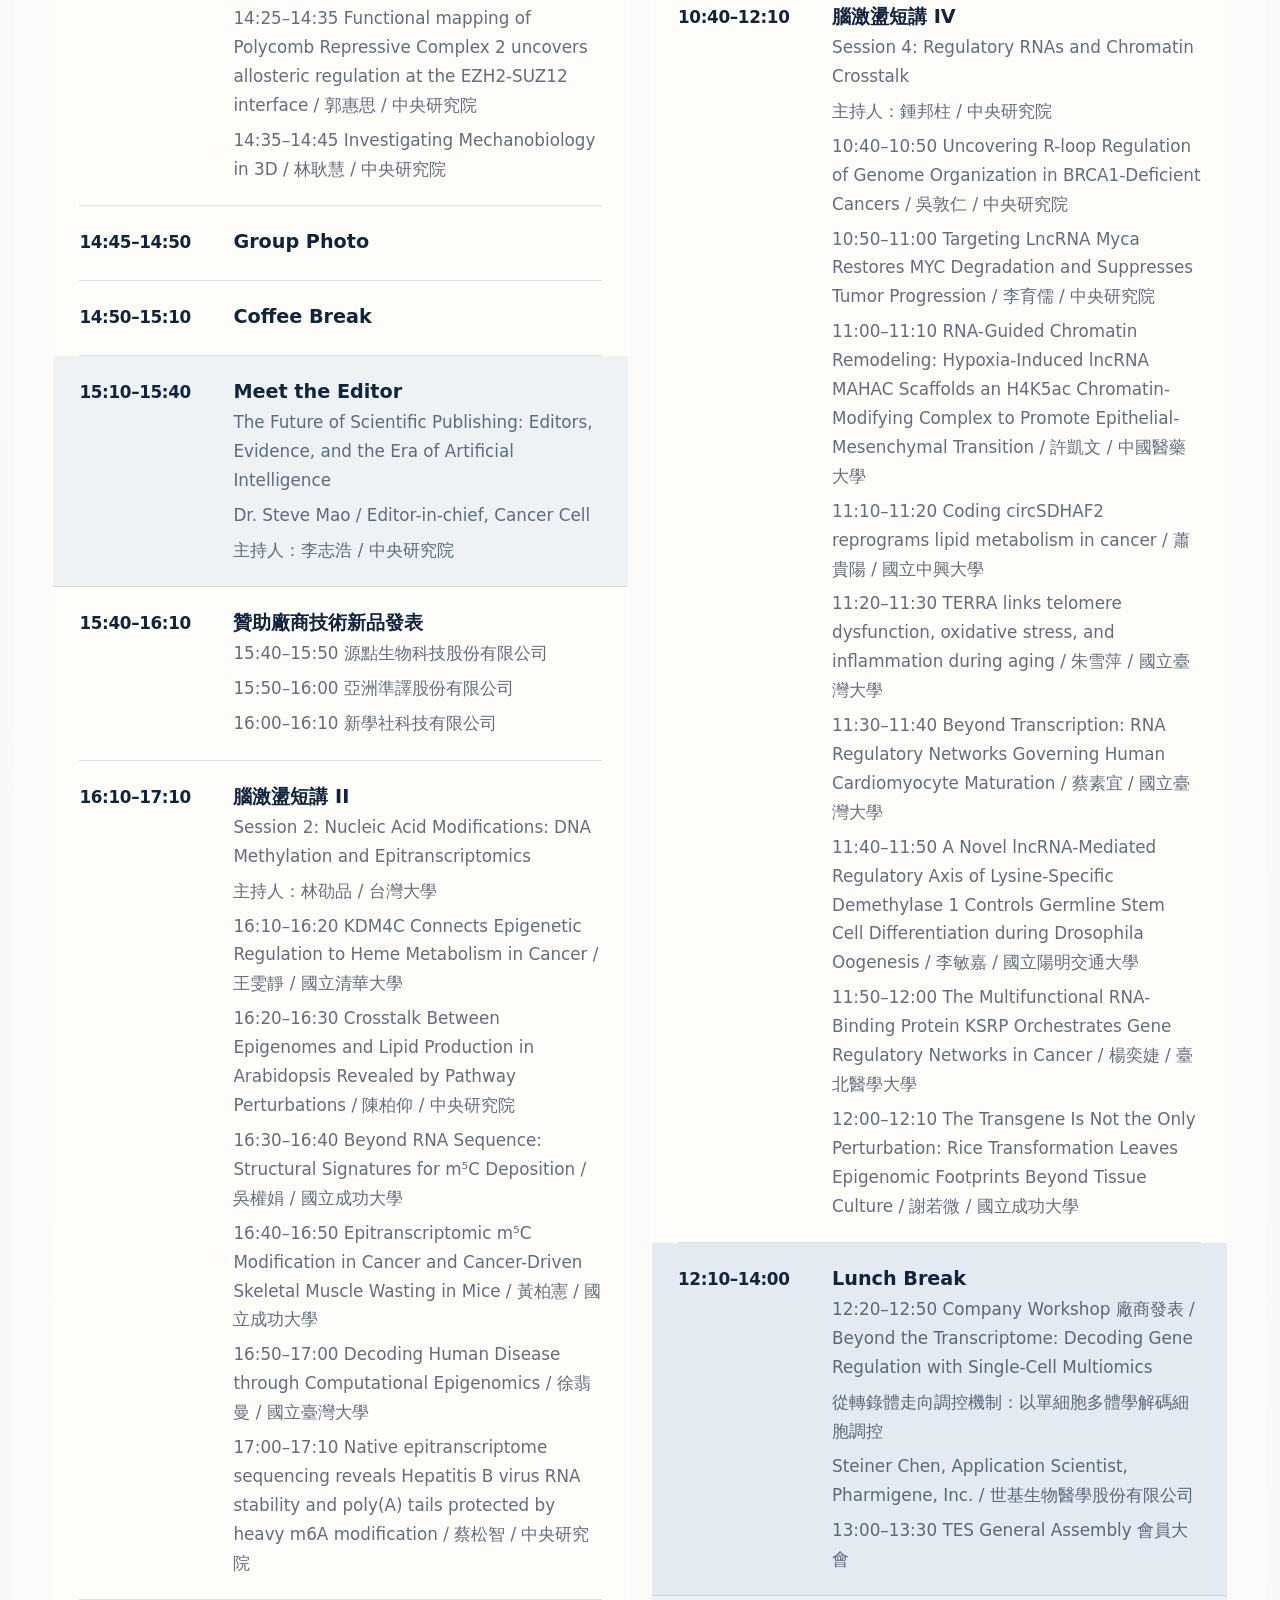
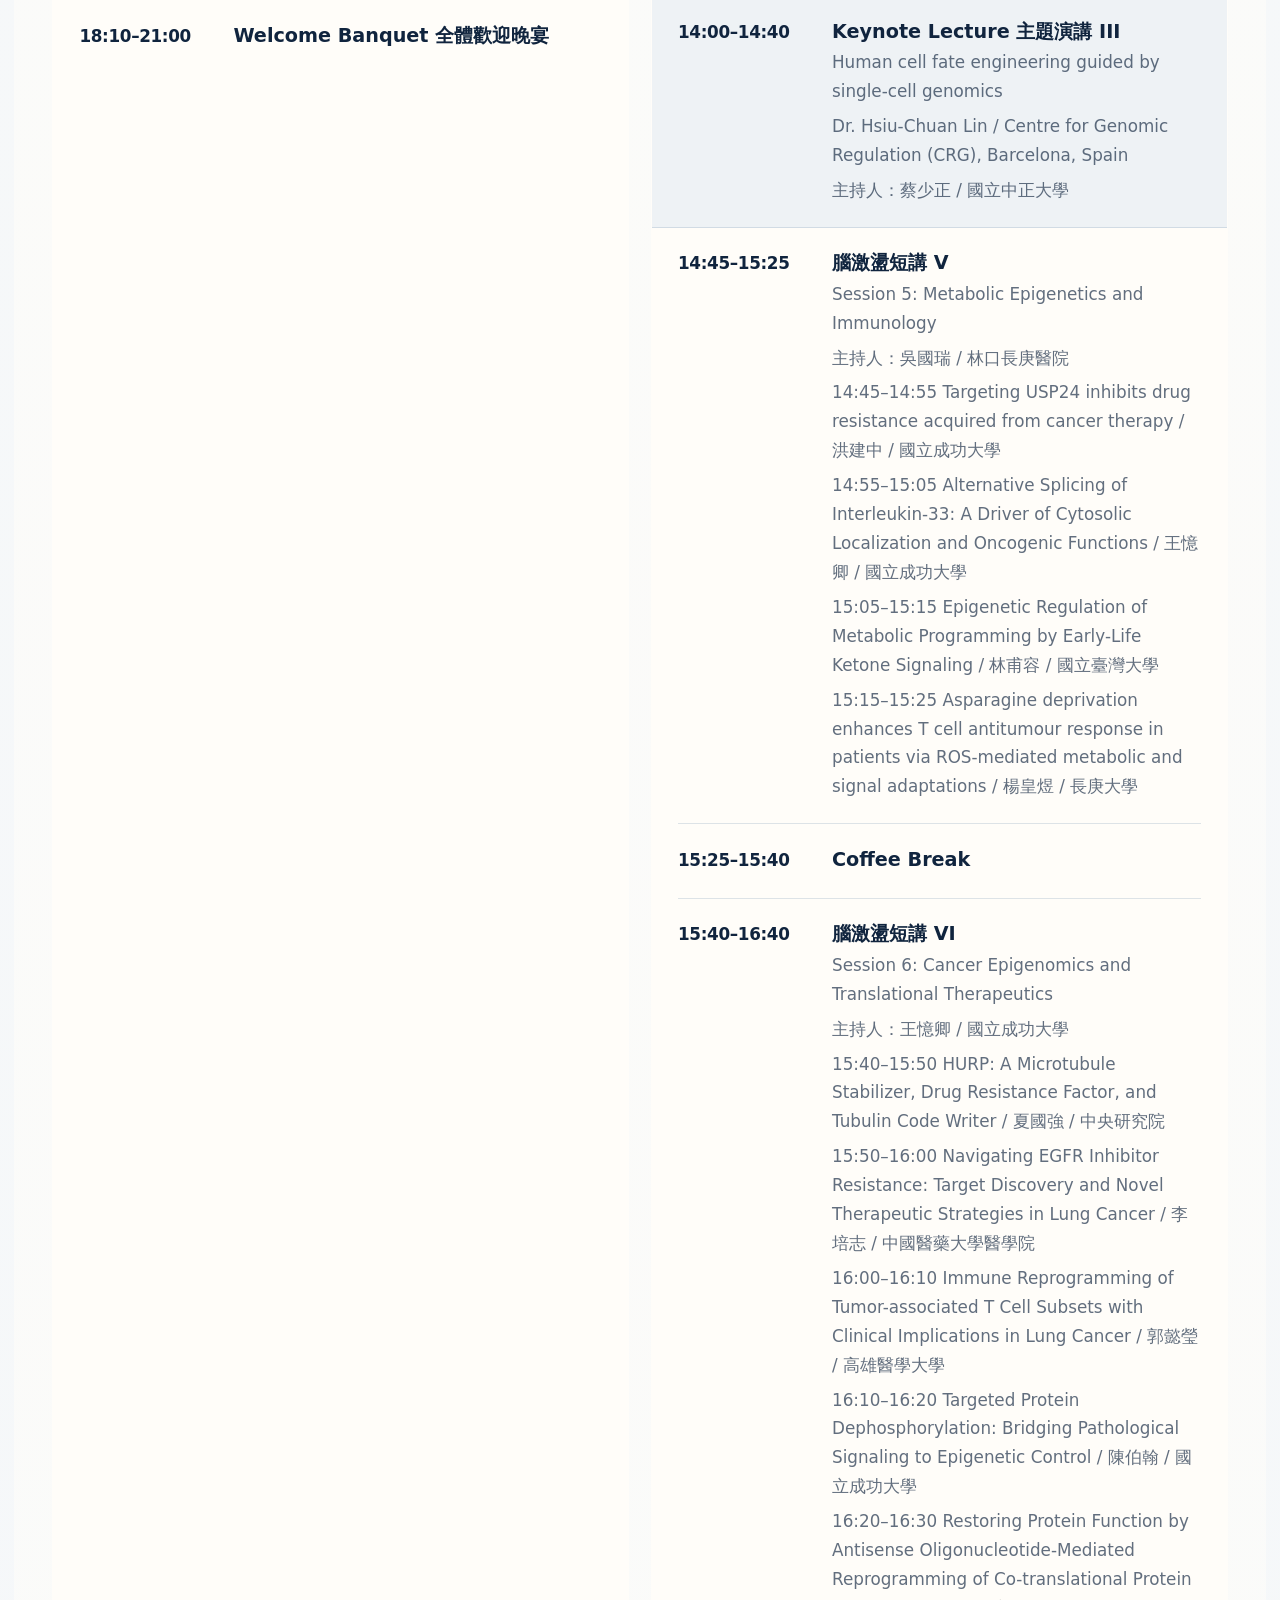
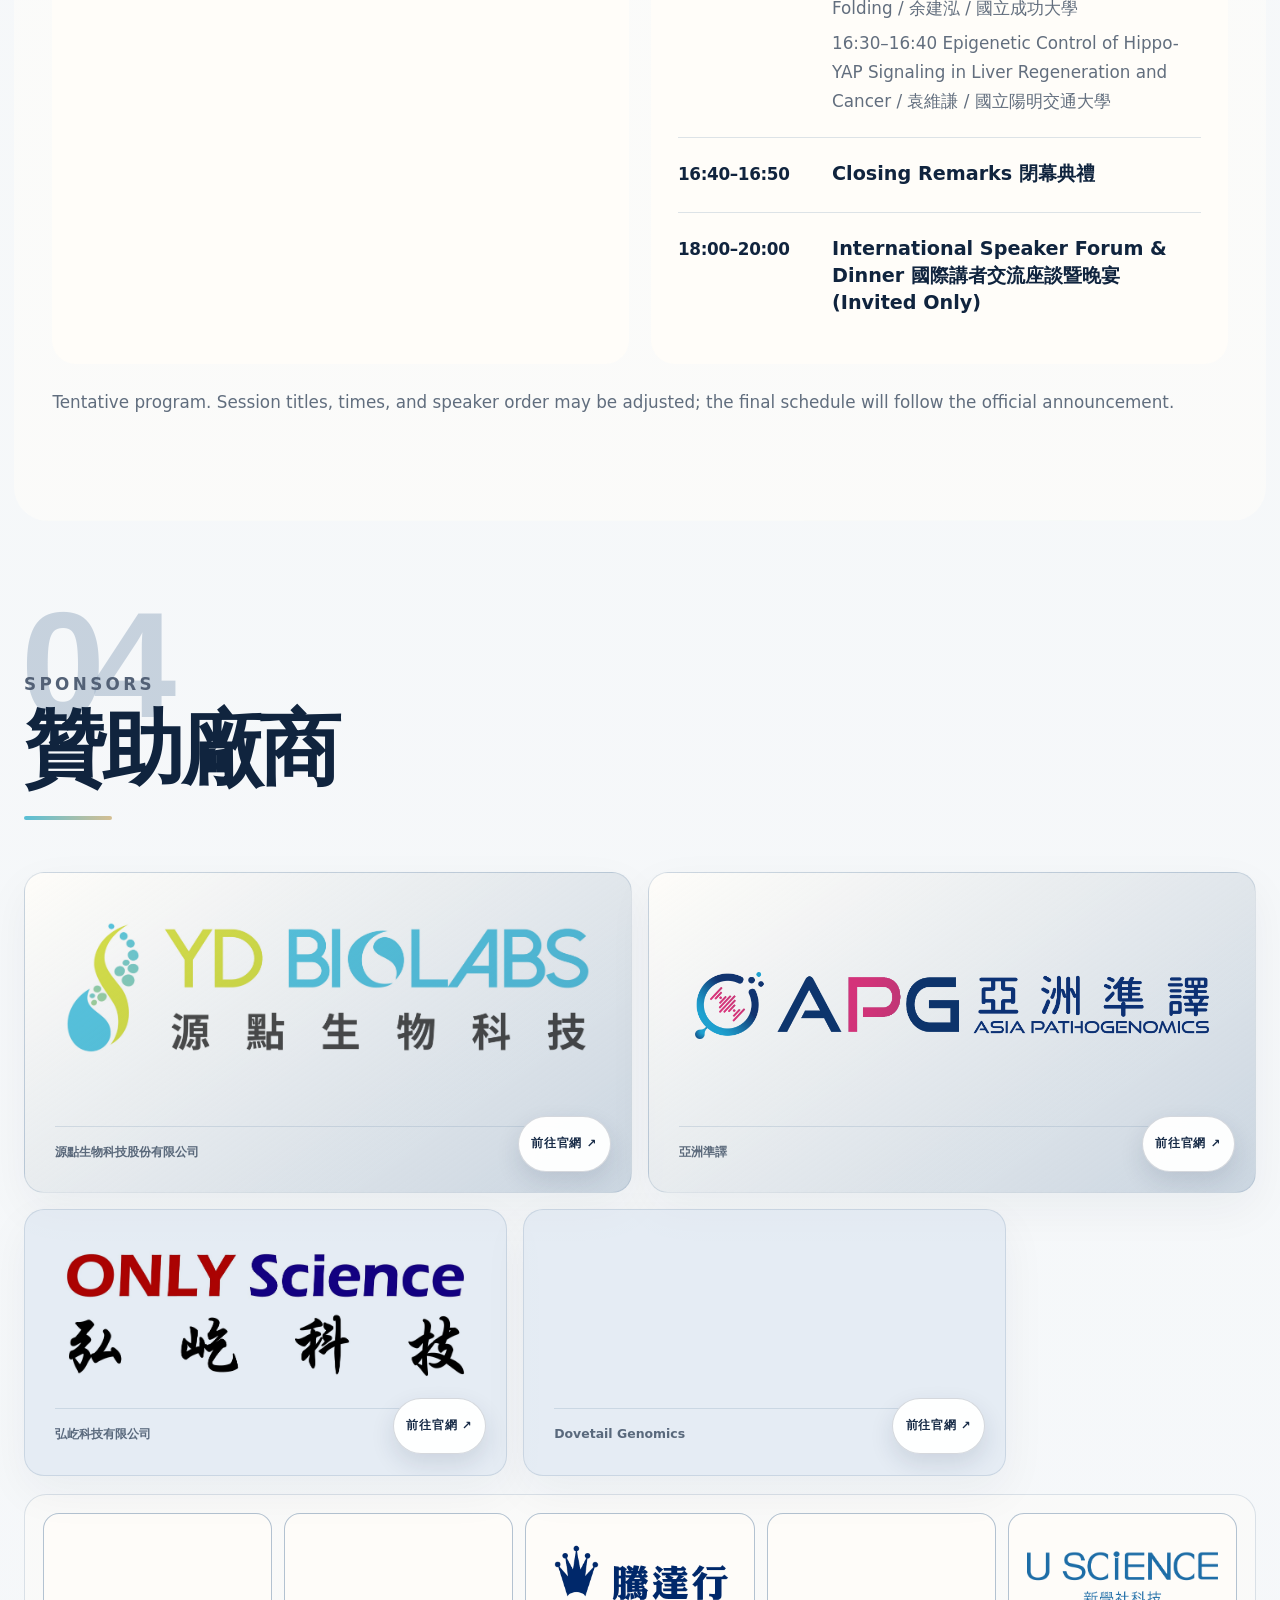
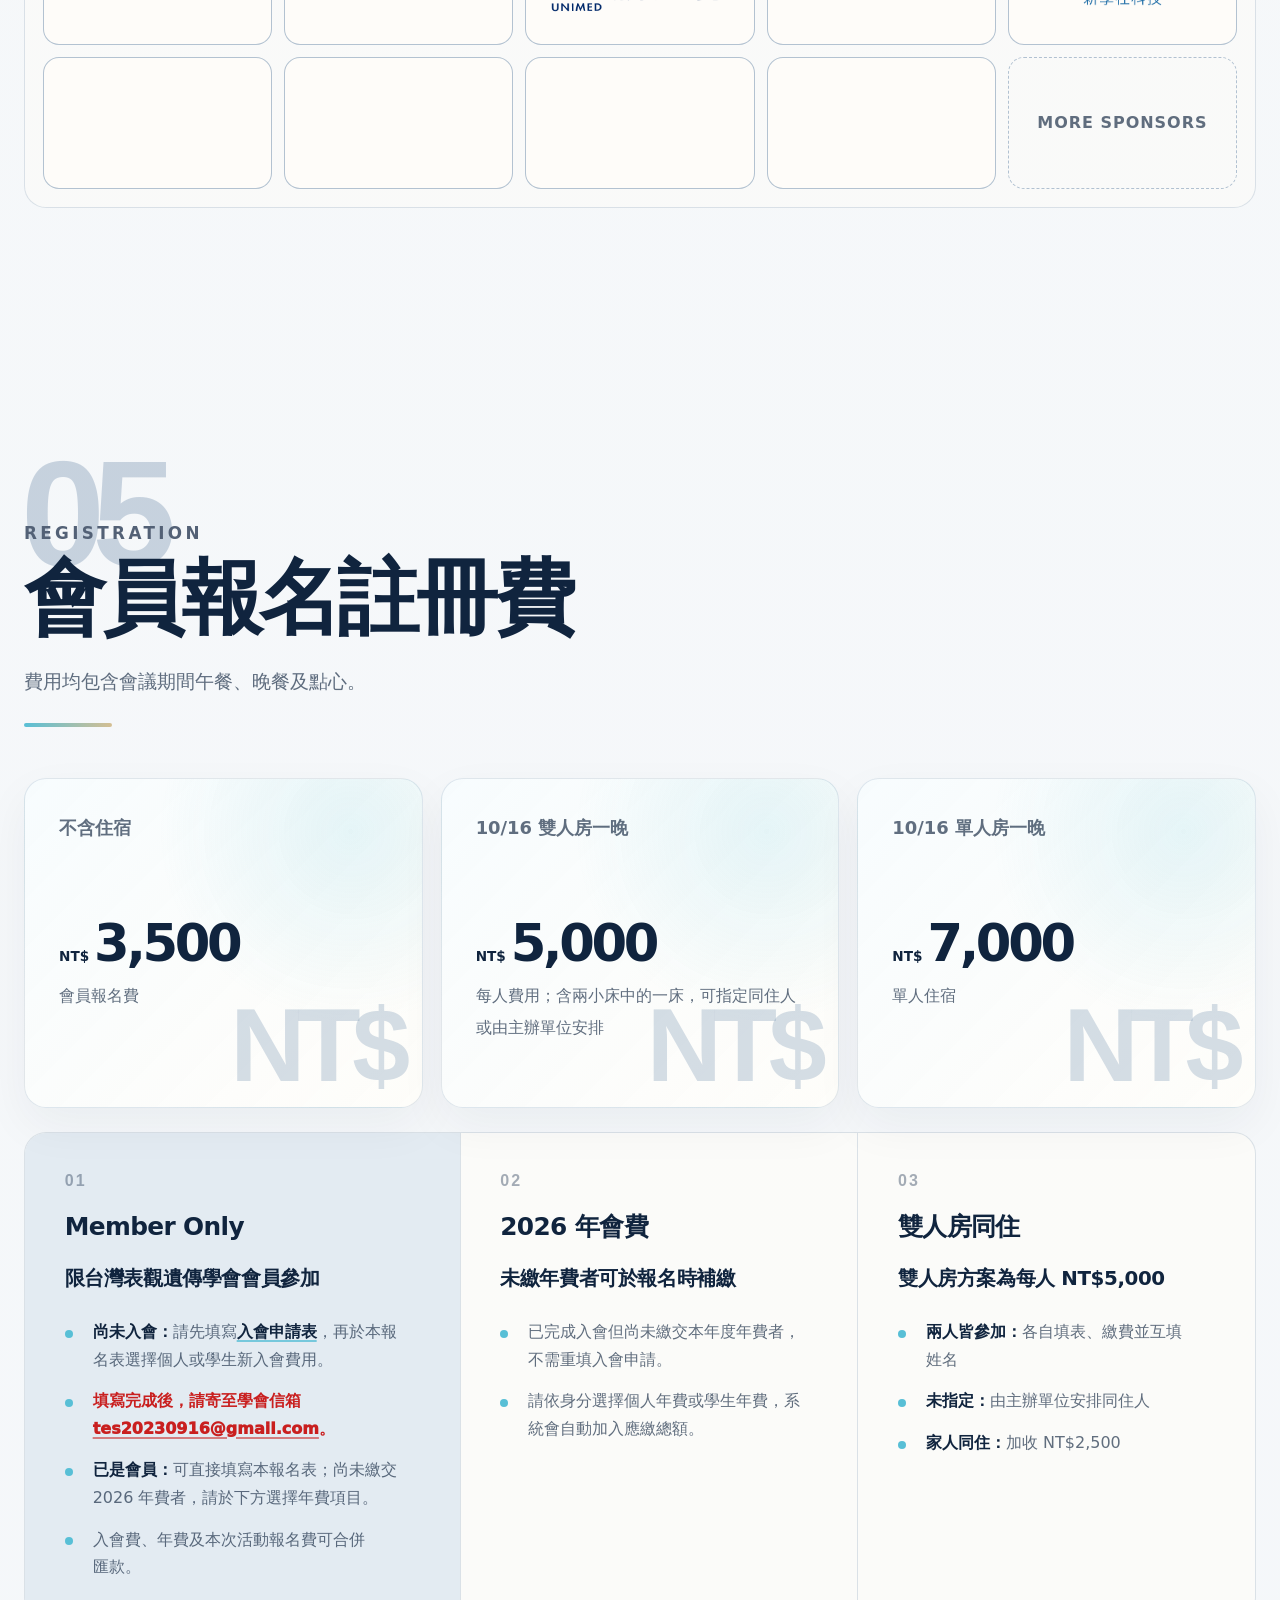
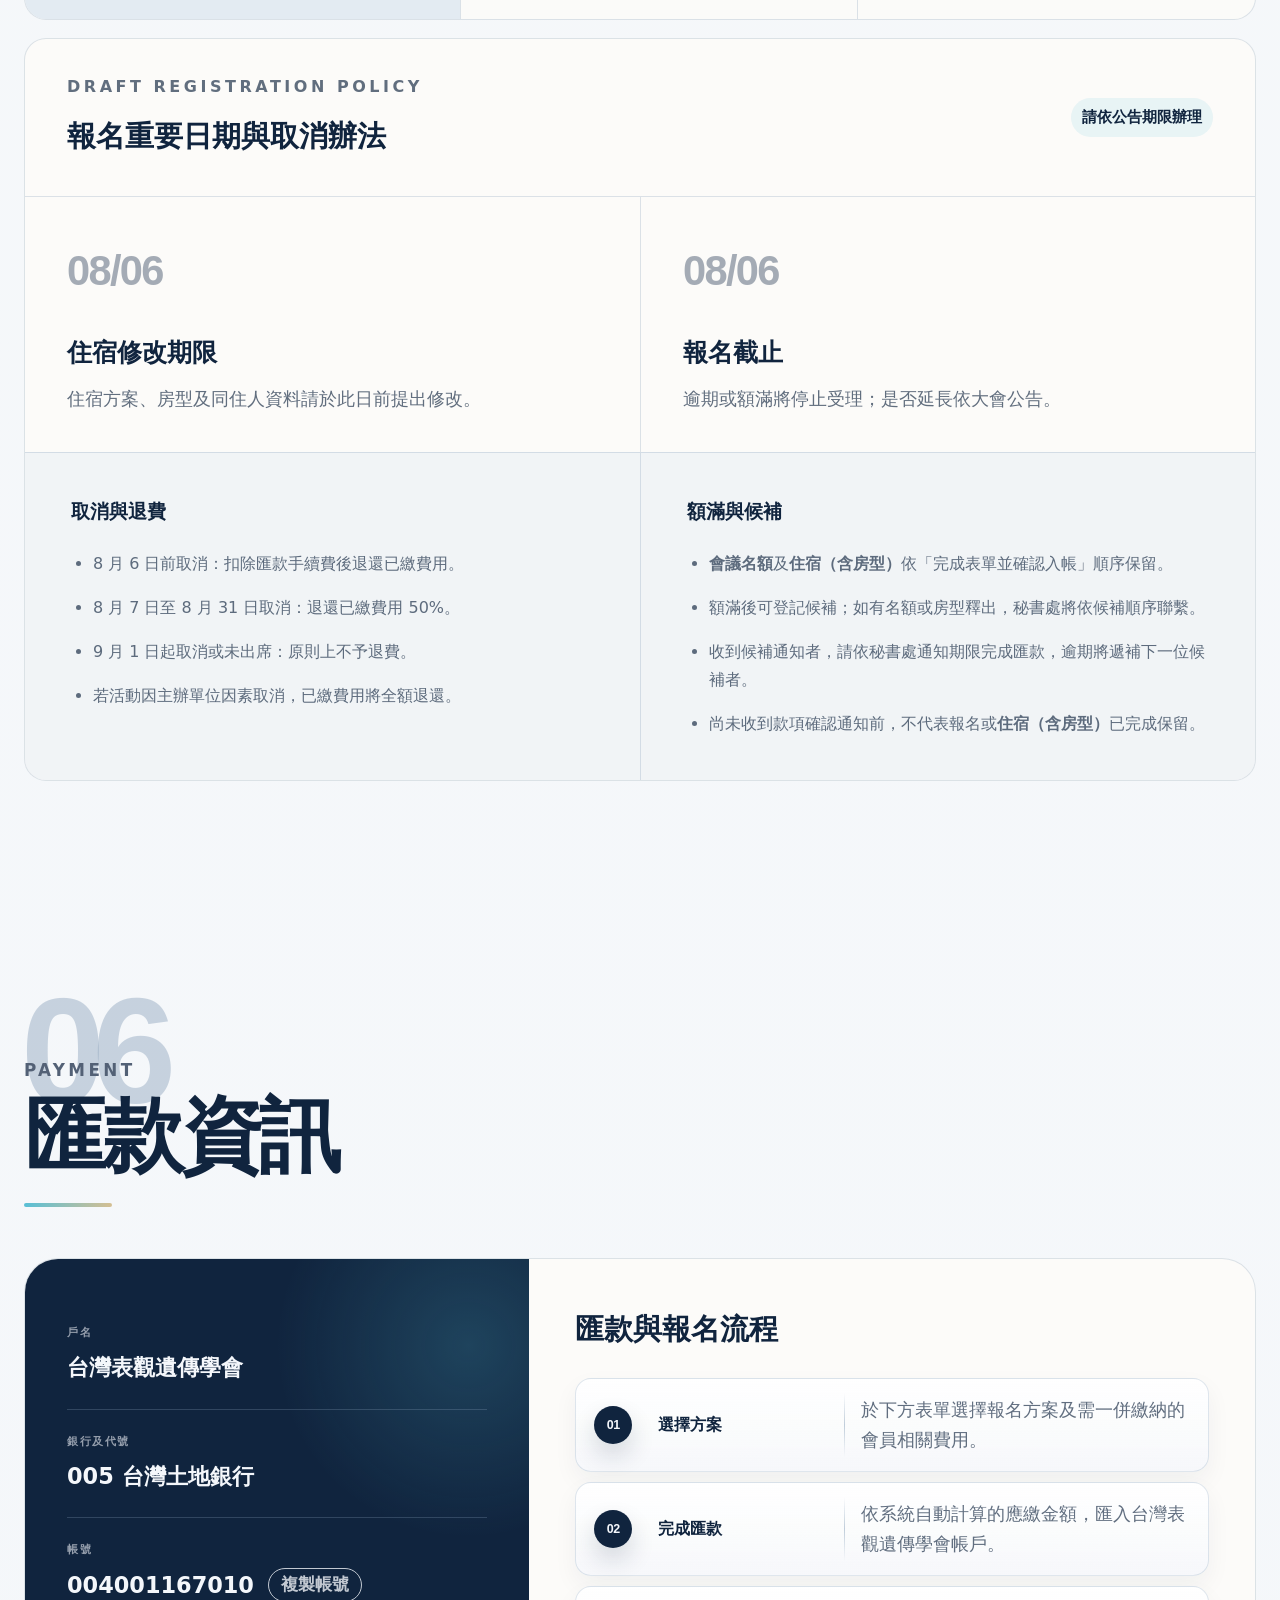
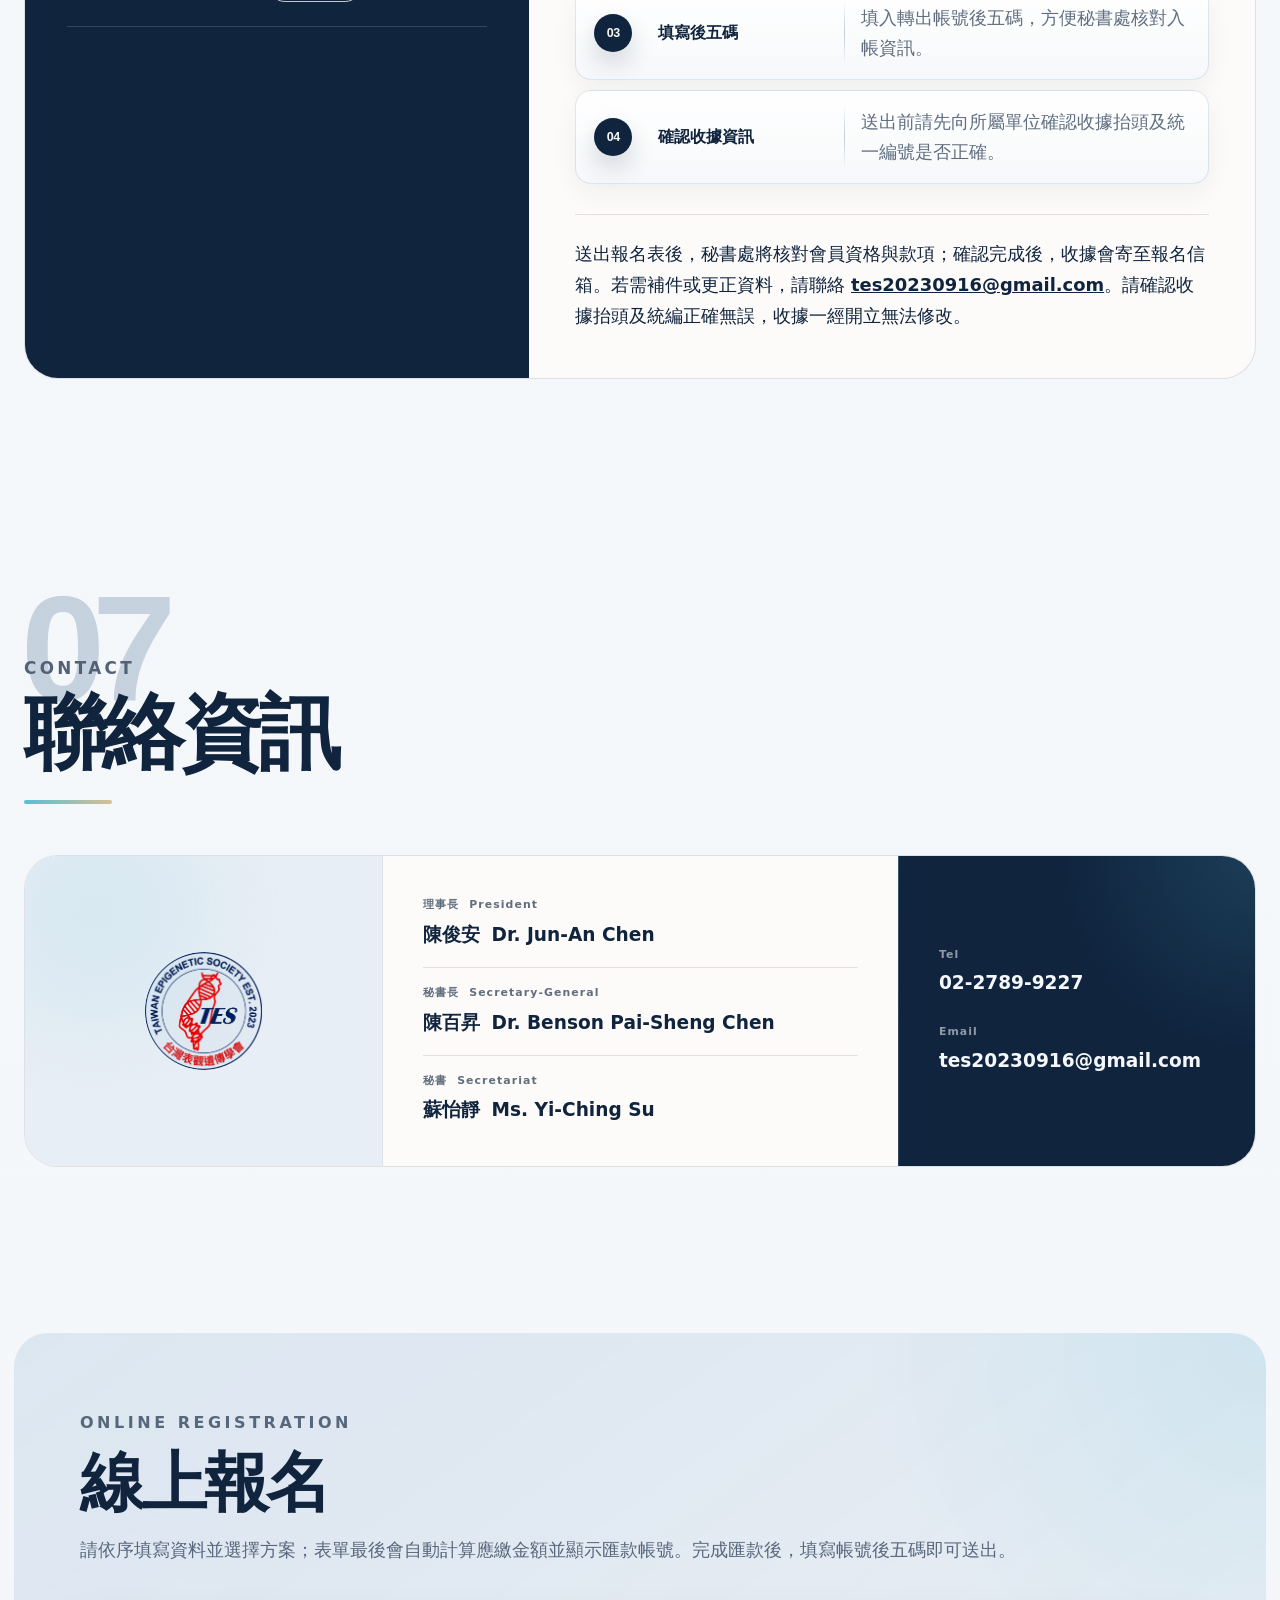
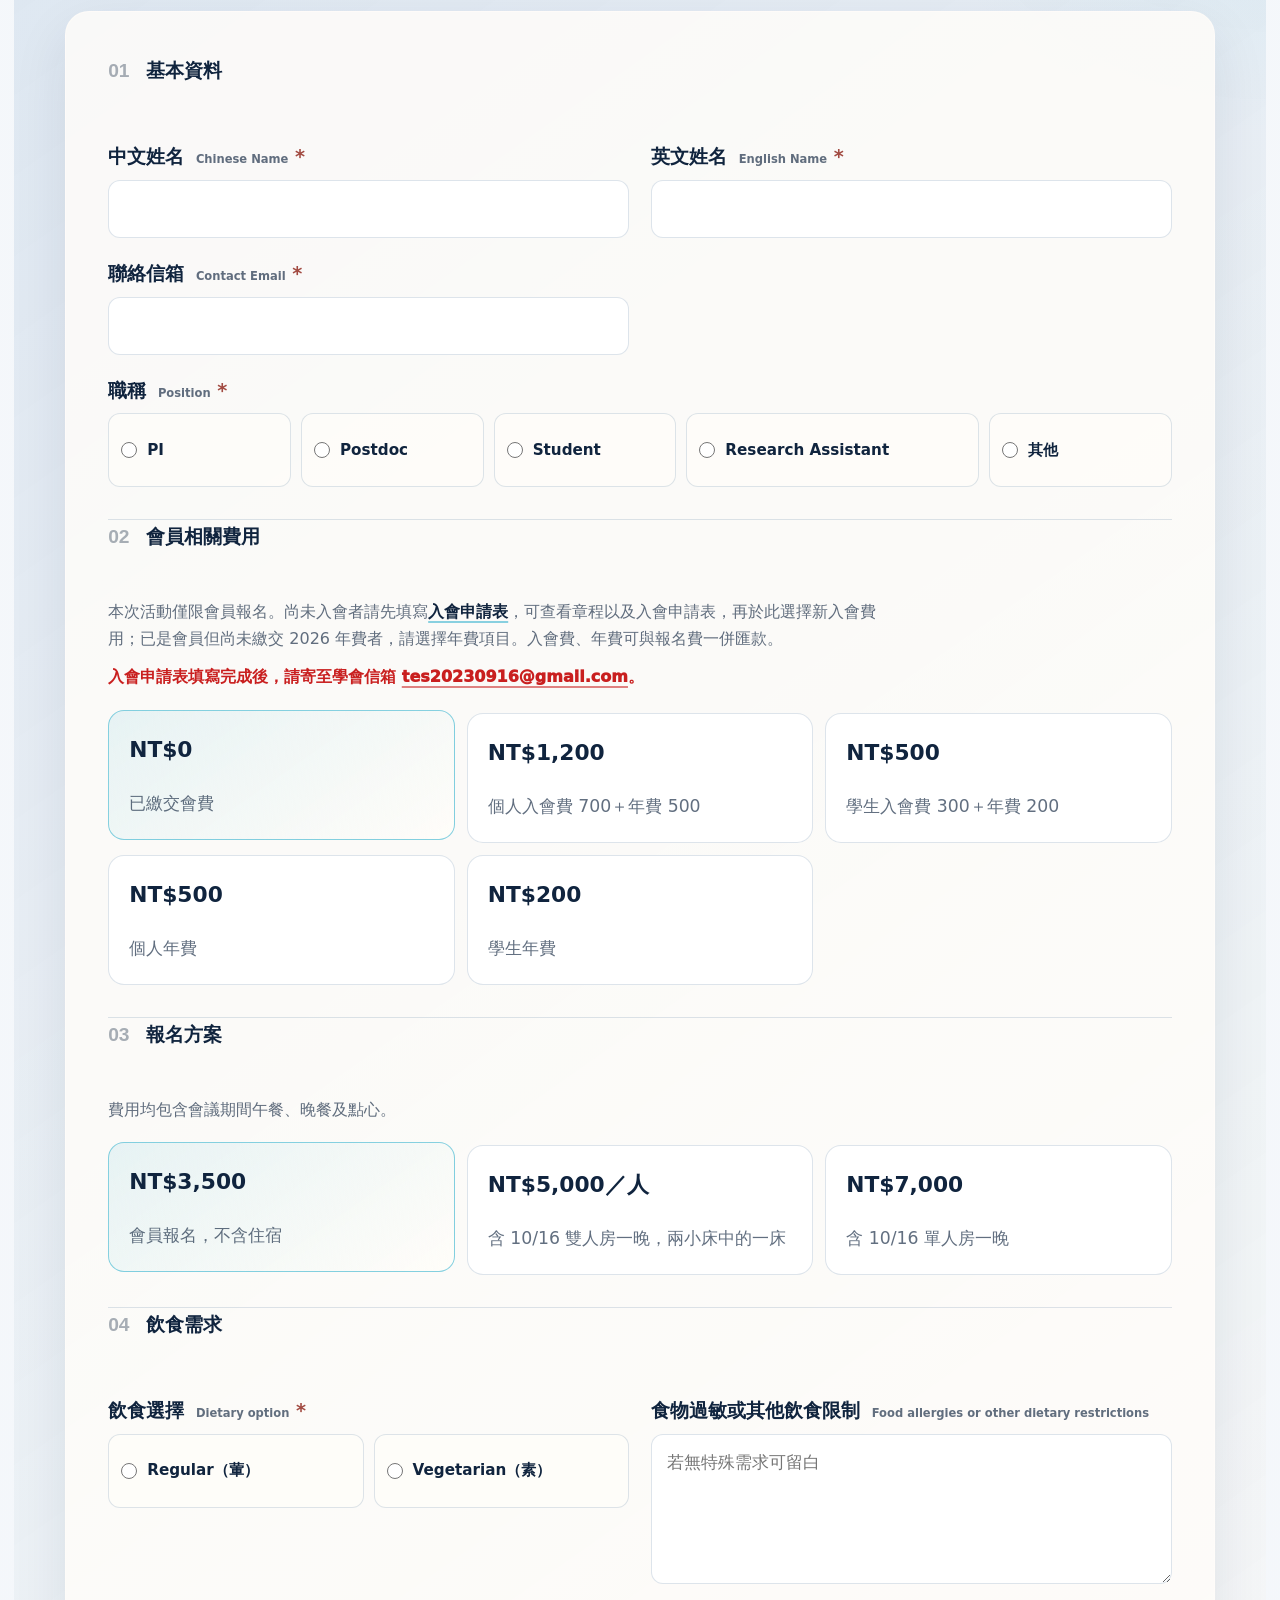
==== commit c8fe0fcb: "Update program and speaker photos" ====
--- a/index.html
+++ b/index.html
@@ -453,8 +453,8 @@
         <div class="section-heading" data-section="03">
           <p class="eyebrow">Schedule</p>
           <h2>會議議程</h2>
-          <span class="program-status">暫定 Tentative</span>
-          <p>The following tentative conference program will be updated according to the official announcement.</p>
+          <span class="program-status">Conference Program</span>
+          <p>會議語言以中文為主。主題演講 40 分鐘、特別演講 30 分鐘、腦激盪短講 10 分鐘。</p>
         </div>
         <div class="program-days">
           <article class="program-day">
@@ -464,58 +464,81 @@
             </header>
             <div class="program-list">
               <div class="program-item">
-                <time>12:30–13:00</time>
+                <time>12:20–12:50</time>
                 <div><h4>Registration 報到註冊</h4></div>
               </div>
               <div class="program-item">
-                <time>13:00–13:10</time>
-                <div><h4>Opening Remarks 開幕典禮</h4></div>
+                <time>12:50–13:00</time>
+                <div>
+                  <h4>Opening Remarks 開幕典禮</h4>
+                  <p>陳俊安 / 台灣表觀遺傳學會理事長</p>
+                </div>
               </div>
               <div class="program-item keynote">
-                <time>13:10–13:50</time>
+                <time>13:00–13:40</time>
                 <div>
                   <h4>Keynote Lecture 主題演講 I</h4>
-                  <p>Dr. Yue Wan</p>
+                  <p>Predictive RNA features and design rules for efficient manufacturing of mRNA therapeutics</p>
+                  <p>Dr. Yue Wan / Genome Institute of Singapore (A*STAR), Singapore</p>
+                  <p>主持人：龔行健 / 臺北醫學大學</p>
                 </div>
               </div>
               <div class="program-item">
-                <time>13:55–14:55</time>
+                <time>13:45–14:45</time>
                 <div>
                   <h4>腦激盪短講 I</h4>
-                  <p>Histone Modifications and Chromatin Architecture</p>
+                  <p>Session 1: Histone Modifications and Chromatin Architecture</p>
+                  <p>主持人：高承福 / 中央研究院</p>
+                  <p>13:45–13:55 COUP-TF2 drives ALT development and telomere instability / 陳律佑 / 中央研究院</p>
+                  <p>13:55–14:05 Epigenetic Regulation of KDM4A in Viral Oncogenesis / 張佩靖 / 國立陽明交通大學</p>
+                  <p>14:05–14:15 Safeguarding the Mitochondrial Genome: Single-Molecule Insights into DNA Unwinding and End Processing by TWINKLE, mtSSB, and MGME1 / 范秀芳 / 國立中山大學</p>
+                  <p>14:15–14:25 Cross-species Analysis of 3D Genome Architecture During Epithelial-Mesenchymal Transition Reveals Dynamic Chromatin Loop Remodeling / 黃韻如 / 國立臺灣大學</p>
+                  <p>14:25–14:35 Functional mapping of Polycomb Repressive Complex 2 uncovers allosteric regulation at the EZH2-SUZ12 interface / 郭惠思 / 中央研究院</p>
+                  <p>14:35–14:45 Investigating Mechanobiology in 3D / 林耿慧 / 中央研究院</p>
                 </div>
               </div>
               <div class="program-item compact">
-                <time>14:55–15:00</time>
+                <time>14:45–14:50</time>
                 <div><h4>Group Photo</h4></div>
               </div>
               <div class="program-item break">
-                <time>15:00–15:20</time>
+                <time>14:50–15:10</time>
                 <div><h4>Coffee Break</h4></div>
               </div>
               <div class="program-item keynote">
-                <time>15:20–15:50</time>
+                <time>15:10–15:40</time>
                 <div>
                   <h4>Meet the Editor</h4>
-                  <p>Dr. Steve Mao</p>
+                  <p>The Future of Scientific Publishing: Editors, Evidence, and the Era of Artificial Intelligence</p>
+                  <p>Dr. Steve Mao / Editor-in-chief, Cancer Cell</p>
+                  <p>主持人：李志浩 / 中央研究院</p>
                 </div>
               </div>
               <div class="program-item">
-                <time>15:55–16:20</time>
+                <time>15:40–16:10</time>
                 <div>
                   <h4>贊助廠商技術新品發表</h4>
-                  <p>源點生物科技股份有限公司、亞洲準譯股份有限公司、新學社科技有限公司</p>
+                  <p>15:40–15:50 源點生物科技股份有限公司</p>
+                  <p>15:50–16:00 亞洲準譯股份有限公司</p>
+                  <p>16:00–16:10 新學社科技有限公司</p>
                 </div>
               </div>
               <div class="program-item">
-                <time>16:20–17:10</time>
+                <time>16:10–17:10</time>
                 <div>
                   <h4>腦激盪短講 II</h4>
-                  <p>Nucleic Acid Modifications: DNA Methylation and Epitranscriptomics</p>
+                  <p>Session 2: Nucleic Acid Modifications: DNA Methylation and Epitranscriptomics</p>
+                  <p>主持人：林劭品 / 台灣大學</p>
+                  <p>16:10–16:20 KDM4C Connects Epigenetic Regulation to Heme Metabolism in Cancer / 王雯靜 / 國立清華大學</p>
+                  <p>16:20–16:30 Crosstalk Between Epigenomes and Lipid Production in Arabidopsis Revealed by Pathway Perturbations / 陳柏仰 / 中央研究院</p>
+                  <p>16:30–16:40 Beyond RNA Sequence: Structural Signatures for m⁵C Deposition / 吳權娟 / 國立成功大學</p>
+                  <p>16:40–16:50 Epitranscriptomic m⁵C Modification in Cancer and Cancer-Driven Skeletal Muscle Wasting in Mice / 黃柏憲 / 國立成功大學</p>
+                  <p>16:50–17:00 Decoding Human Disease through Computational Epigenomics / 徐翡曼 / 國立臺灣大學</p>
+                  <p>17:00–17:10 Native epitranscriptome sequencing reveals Hepatitis B virus RNA stability and poly(A) tails protected by heavy m6A modification / 蔡松智 / 中央研究院</p>
                 </div>
               </div>
               <div class="program-item banquet">
-                <time>18:30–21:00</time>
+                <time>18:10–21:00</time>
                 <div><h4>Welcome Banquet 全體歡迎晚宴</h4></div>
               </div>
             </div>
@@ -531,32 +554,52 @@
                 <time>08:50–09:30</time>
                 <div>
                   <h4>Keynote Lecture 主題演講 II</h4>
-                  <p>Dr. Sheng-hong Chen</p>
+                  <p>The Spatial Logic of Cell Death</p>
+                  <p>Dr. Sheng-Hong Chen / Academia Sinica, Taipei, Taiwan</p>
+                  <p>主持人：陳俊安 / 中央研究院</p>
                 </div>
               </div>
               <div class="program-item">
-                <time>09:35–10:15</time>
+                <time>09:35–10:25</time>
                 <div>
                   <h4>腦激盪短講 III</h4>
-                  <p>Epigenetics in Development, Aging, and Inheritance</p>
+                  <p>Session 3: Epigenetics in Development, Aging, and Inheritance</p>
+                  <p>主持人：郭紘志 / 中央研究院</p>
+                  <p>09:35–09:45 Single-locus driven uniform sgRNA expression boosts signal-to-noise ratio and reproducibility of CRISPR perturbation screening of epigenetic factors in organoids / 林照博 / 上海科技大學</p>
+                  <p>09:45–09:55 Reversible Tyrosine Phosphorylation Regulates Nuclear Envelope Dynamics / 陳光超 / 中央研究院</p>
+                  <p>09:55–10:05 Why Modify the Very Beginning of a Protein and Who Reads the Code? N-Terminal-a-Acetylation, H4R3 Arginine Methylation, and Cell Identity / 阮麗蓉 / 中央研究院</p>
+                  <p>10:05–10:15 Role of DNA 6mA methylation in heat-shock response and transgenerational longevity regulation in C. elegans / 許翱麟 / 國立陽明交通大學</p>
+                  <p>10:15–10:25 Beyond Lifespan: Sex-Specific Mechanisms of Healthy Aging Revealed by Corylin / 陳金銓 / 長庚大學</p>
                 </div>
               </div>
               <div class="program-item break">
-                <time>10:15–10:30</time>
+                <time>10:25–10:40</time>
                 <div><h4>Coffee Break</h4></div>
               </div>
               <div class="program-item">
-                <time>10:30–12:00</time>
+                <time>10:40–12:10</time>
                 <div>
                   <h4>腦激盪短講 IV</h4>
-                  <p>Regulatory RNAs and Chromatin Crosstalk</p>
+                  <p>Session 4: Regulatory RNAs and Chromatin Crosstalk</p>
+                  <p>主持人：鍾邦柱 / 中央研究院</p>
+                  <p>10:40–10:50 Uncovering R-loop Regulation of Genome Organization in BRCA1-Deficient Cancers / 吳敦仁 / 中央研究院</p>
+                  <p>10:50–11:00 Targeting LncRNA Myca Restores MYC Degradation and Suppresses Tumor Progression / 李育儒 / 中央研究院</p>
+                  <p>11:00–11:10 RNA-Guided Chromatin Remodeling: Hypoxia-Induced lncRNA MAHAC Scaffolds an H4K5ac Chromatin-Modifying Complex to Promote Epithelial-Mesenchymal Transition / 許凱文 / 中國醫藥大學</p>
+                  <p>11:10–11:20 Coding circSDHAF2 reprograms lipid metabolism in cancer / 蕭貴陽 / 國立中興大學</p>
+                  <p>11:20–11:30 TERRA links telomere dysfunction, oxidative stress, and inflammation during aging / 朱雪萍 / 國立臺灣大學</p>
+                  <p>11:30–11:40 Beyond Transcription: RNA Regulatory Networks Governing Human Cardiomyocyte Maturation / 蔡素宜 / 國立臺灣大學</p>
+                  <p>11:40–11:50 A Novel lncRNA-Mediated Regulatory Axis of Lysine-Specific Demethylase 1 Controls Germline Stem Cell Differentiation during Drosophila Oogenesis / 李敏嘉 / 國立陽明交通大學</p>
+                  <p>11:50–12:00 The Multifunctional RNA-Binding Protein KSRP Orchestrates Gene Regulatory Networks in Cancer / 楊奕婕 / 臺北醫學大學</p>
+                  <p>12:00–12:10 The Transgene Is Not the Only Perturbation: Rice Transformation Leaves Epigenomic Footprints Beyond Tissue Culture / 謝若微 / 國立成功大學</p>
                 </div>
               </div>
               <div class="program-item parallel">
-                <time>12:00–14:00</time>
+                <time>12:10–14:00</time>
                 <div>
                   <h4>Lunch Break</h4>
-                  <p>12:15–12:45 Company Workshop 廠商發表 / 世基生物醫學股份有限公司</p>
+                  <p>12:20–12:50 Company Workshop 廠商發表 / Beyond the Transcriptome: Decoding Gene Regulation with Single-Cell Multiomics</p>
+                  <p>從轉錄體走向調控機制：以單細胞多體學解碼細胞調控</p>
+                  <p>Steiner Chen, Application Scientist, Pharmigene, Inc. / 世基生物醫學股份有限公司</p>
                   <p>13:00–13:30 TES General Assembly 會員大會</p>
                 </div>
               </div>
@@ -564,34 +607,48 @@
                 <time>14:00–14:40</time>
                 <div>
                   <h4>Keynote Lecture 主題演講 III</h4>
-                  <p>Dr. Hsiu-Chuan Lin</p>
+                  <p>Human cell fate engineering guided by single-cell genomics</p>
+                  <p>Dr. Hsiu-Chuan Lin / Centre for Genomic Regulation (CRG), Barcelona, Spain</p>
+                  <p>主持人：蔡少正 / 國立中正大學</p>
                 </div>
               </div>
               <div class="program-item">
-                <time>14:45–15:35</time>
+                <time>14:45–15:25</time>
                 <div>
                   <h4>腦激盪短講 V</h4>
-                  <p>Metabolic Epigenetics and Immunology</p>
+                  <p>Session 5: Metabolic Epigenetics and Immunology</p>
+                  <p>主持人：吳國瑞 / 林口長庚醫院</p>
+                  <p>14:45–14:55 Targeting USP24 inhibits drug resistance acquired from cancer therapy / 洪建中 / 國立成功大學</p>
+                  <p>14:55–15:05 Alternative Splicing of Interleukin-33: A Driver of Cytosolic Localization and Oncogenic Functions / 王憶卿 / 國立成功大學</p>
+                  <p>15:05–15:15 Epigenetic Regulation of Metabolic Programming by Early-Life Ketone Signaling / 林甫容 / 國立臺灣大學</p>
+                  <p>15:15–15:25 Asparagine deprivation enhances T cell antitumour response in patients via ROS-mediated metabolic and signal adaptations / 楊皇煜 / 長庚大學</p>
                 </div>
               </div>
               <div class="program-item break">
-                <time>15:35–15:50</time>
+                <time>15:25–15:40</time>
                 <div><h4>Coffee Break</h4></div>
               </div>
               <div class="program-item">
-                <time>15:50–16:50</time>
+                <time>15:40–16:40</time>
                 <div>
                   <h4>腦激盪短講 VI</h4>
-                  <p>Cancer Epigenomics and Translational Therapeutics</p>
+                  <p>Session 6: Cancer Epigenomics and Translational Therapeutics</p>
+                  <p>主持人：王憶卿 / 國立成功大學</p>
+                  <p>15:40–15:50 HURP: A Microtubule Stabilizer, Drug Resistance Factor, and Tubulin Code Writer / 夏國強 / 中央研究院</p>
+                  <p>15:50–16:00 Navigating EGFR Inhibitor Resistance: Target Discovery and Novel Therapeutic Strategies in Lung Cancer / 李培志 / 中國醫藥大學醫學院</p>
+                  <p>16:00–16:10 Immune Reprogramming of Tumor-associated T Cell Subsets with Clinical Implications in Lung Cancer / 郭懿瑩 / 高雄醫學大學</p>
+                  <p>16:10–16:20 Targeted Protein Dephosphorylation: Bridging Pathological Signaling to Epigenetic Control / 陳伯翰 / 國立成功大學</p>
+                  <p>16:20–16:30 Restoring Protein Function by Antisense Oligonucleotide-Mediated Reprogramming of Co-translational Protein Folding / 余建泓 / 國立成功大學</p>
+                  <p>16:30–16:40 Epigenetic Control of Hippo-YAP Signaling in Liver Regeneration and Cancer / 袁維謙 / 國立陽明交通大學</p>
                 </div>
               </div>
               <div class="program-item compact">
-                <time>16:50–17:00</time>
+                <time>16:40–16:50</time>
                 <div><h4>Closing Remarks 閉幕典禮</h4></div>
               </div>
               <div class="program-item banquet">
-                <time>18:00–21:00</time>
-                <div><h4>Banquet 會後國際講者交流晚宴 (Invited Only)</h4></div>
+                <time>18:00–20:00</time>
+                <div><h4>International Speaker Forum &amp; Dinner 國際講者交流座談暨晚宴 (Invited Only)</h4></div>
               </div>
             </div>
           </article>
--- a/styles.css
+++ b/styles.css
@@ -916,6 +916,10 @@
   line-height: 1.55;
 }
 
+.program-item p + p {
+  margin-top: 0.38rem;
+}
+
 .program-item.keynote,
 .program-item.parallel {
   margin-top: 0;
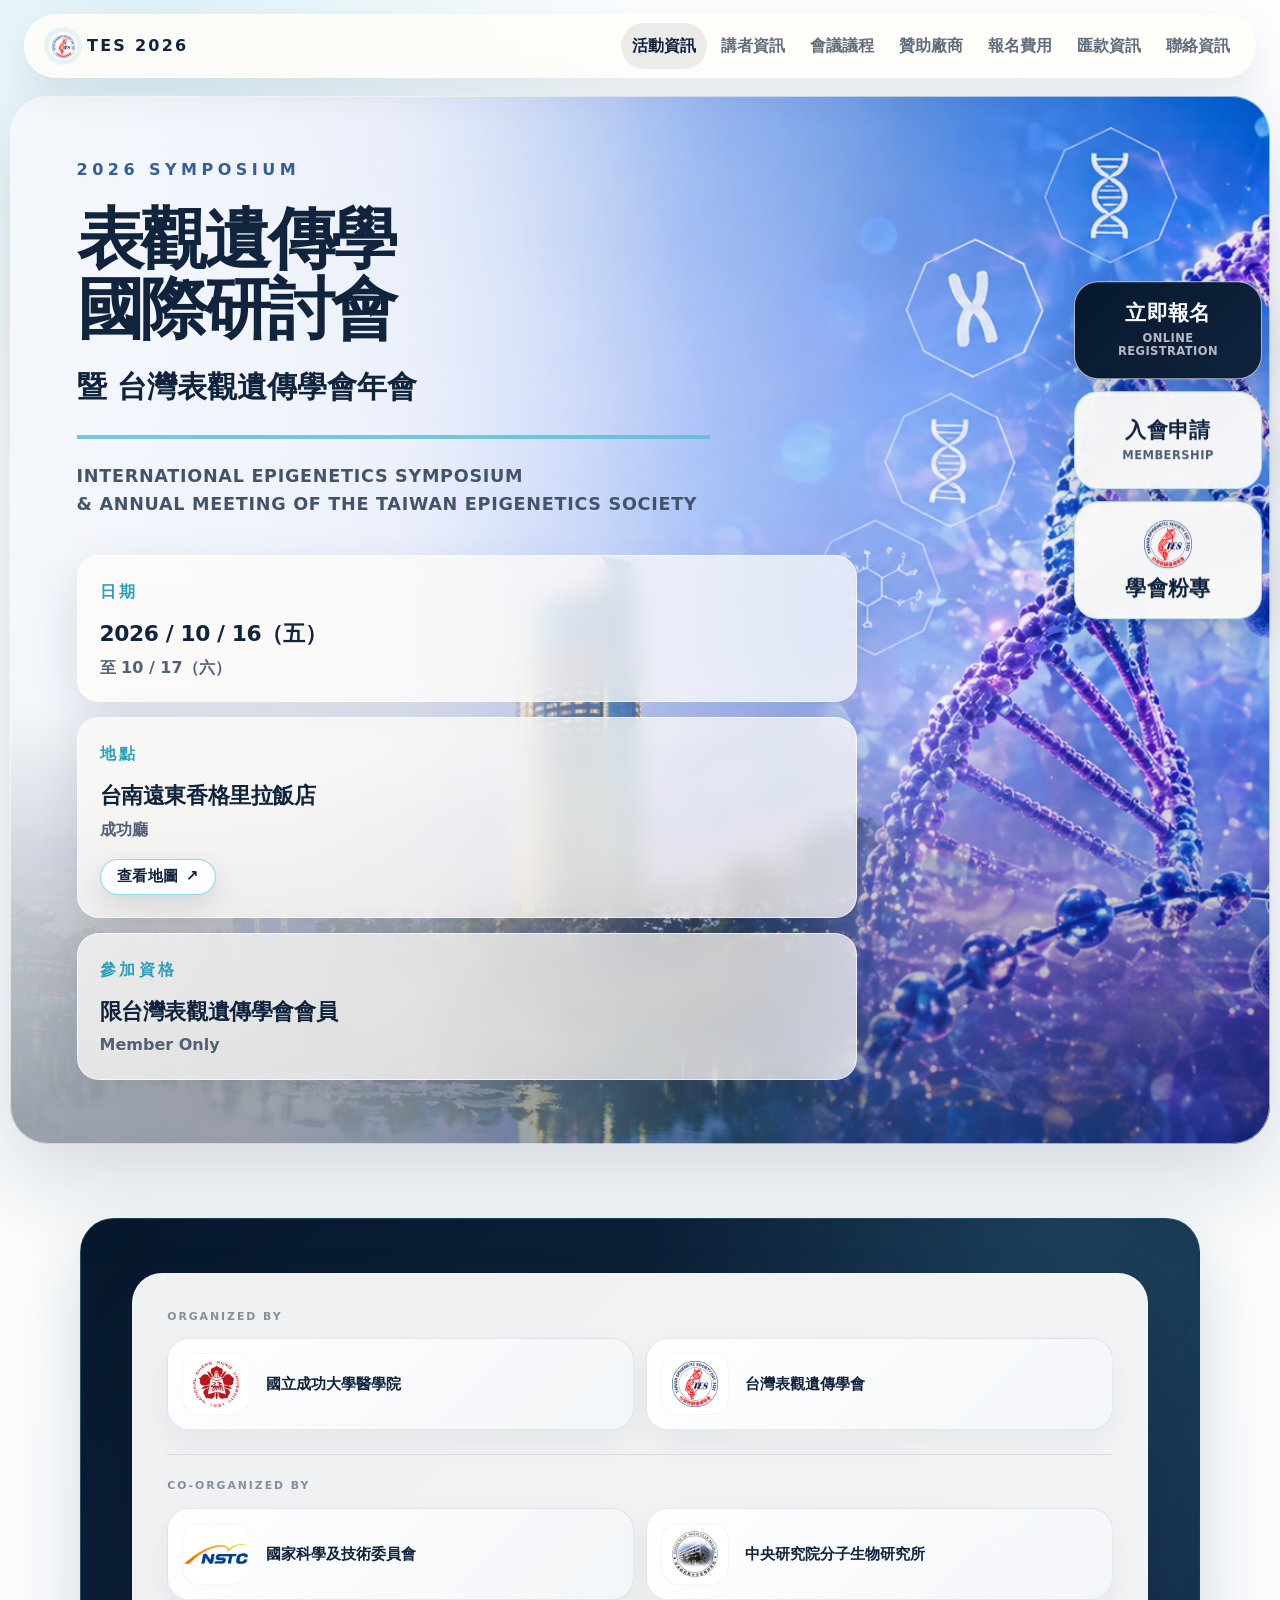
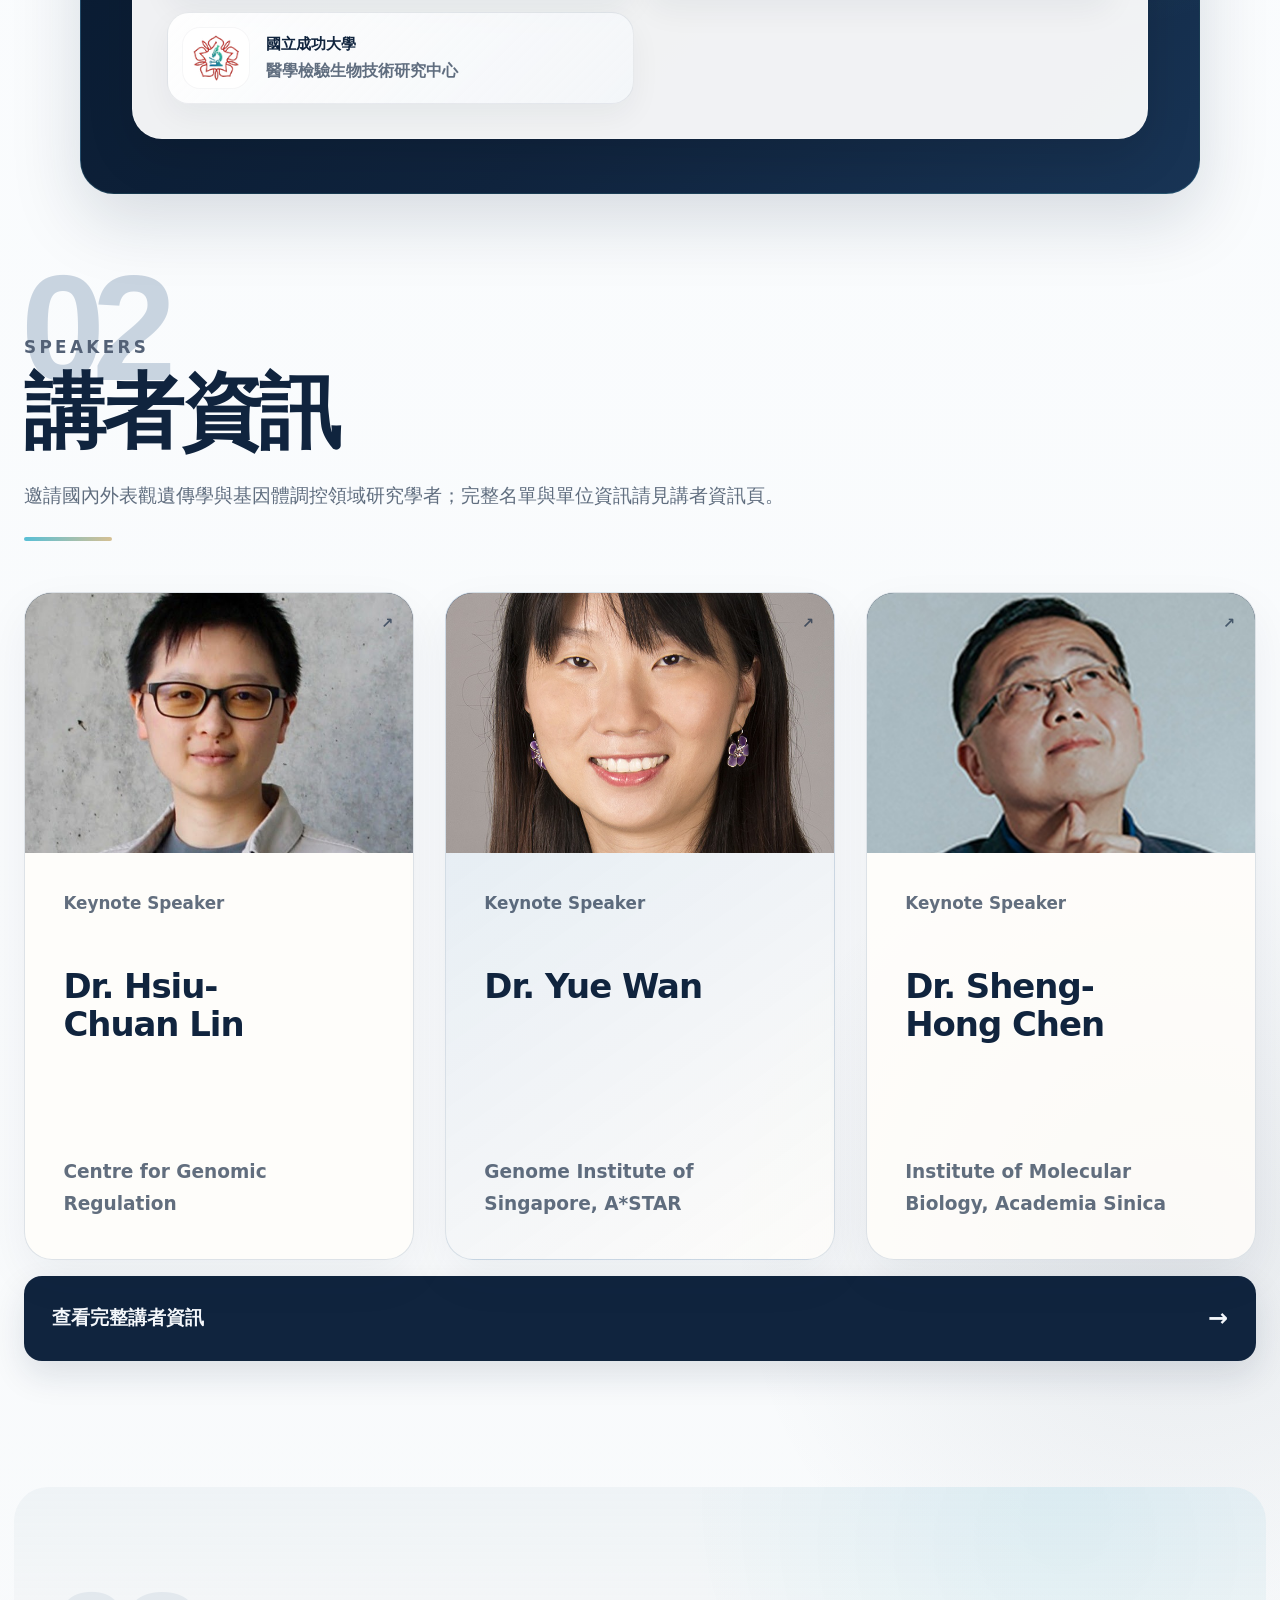
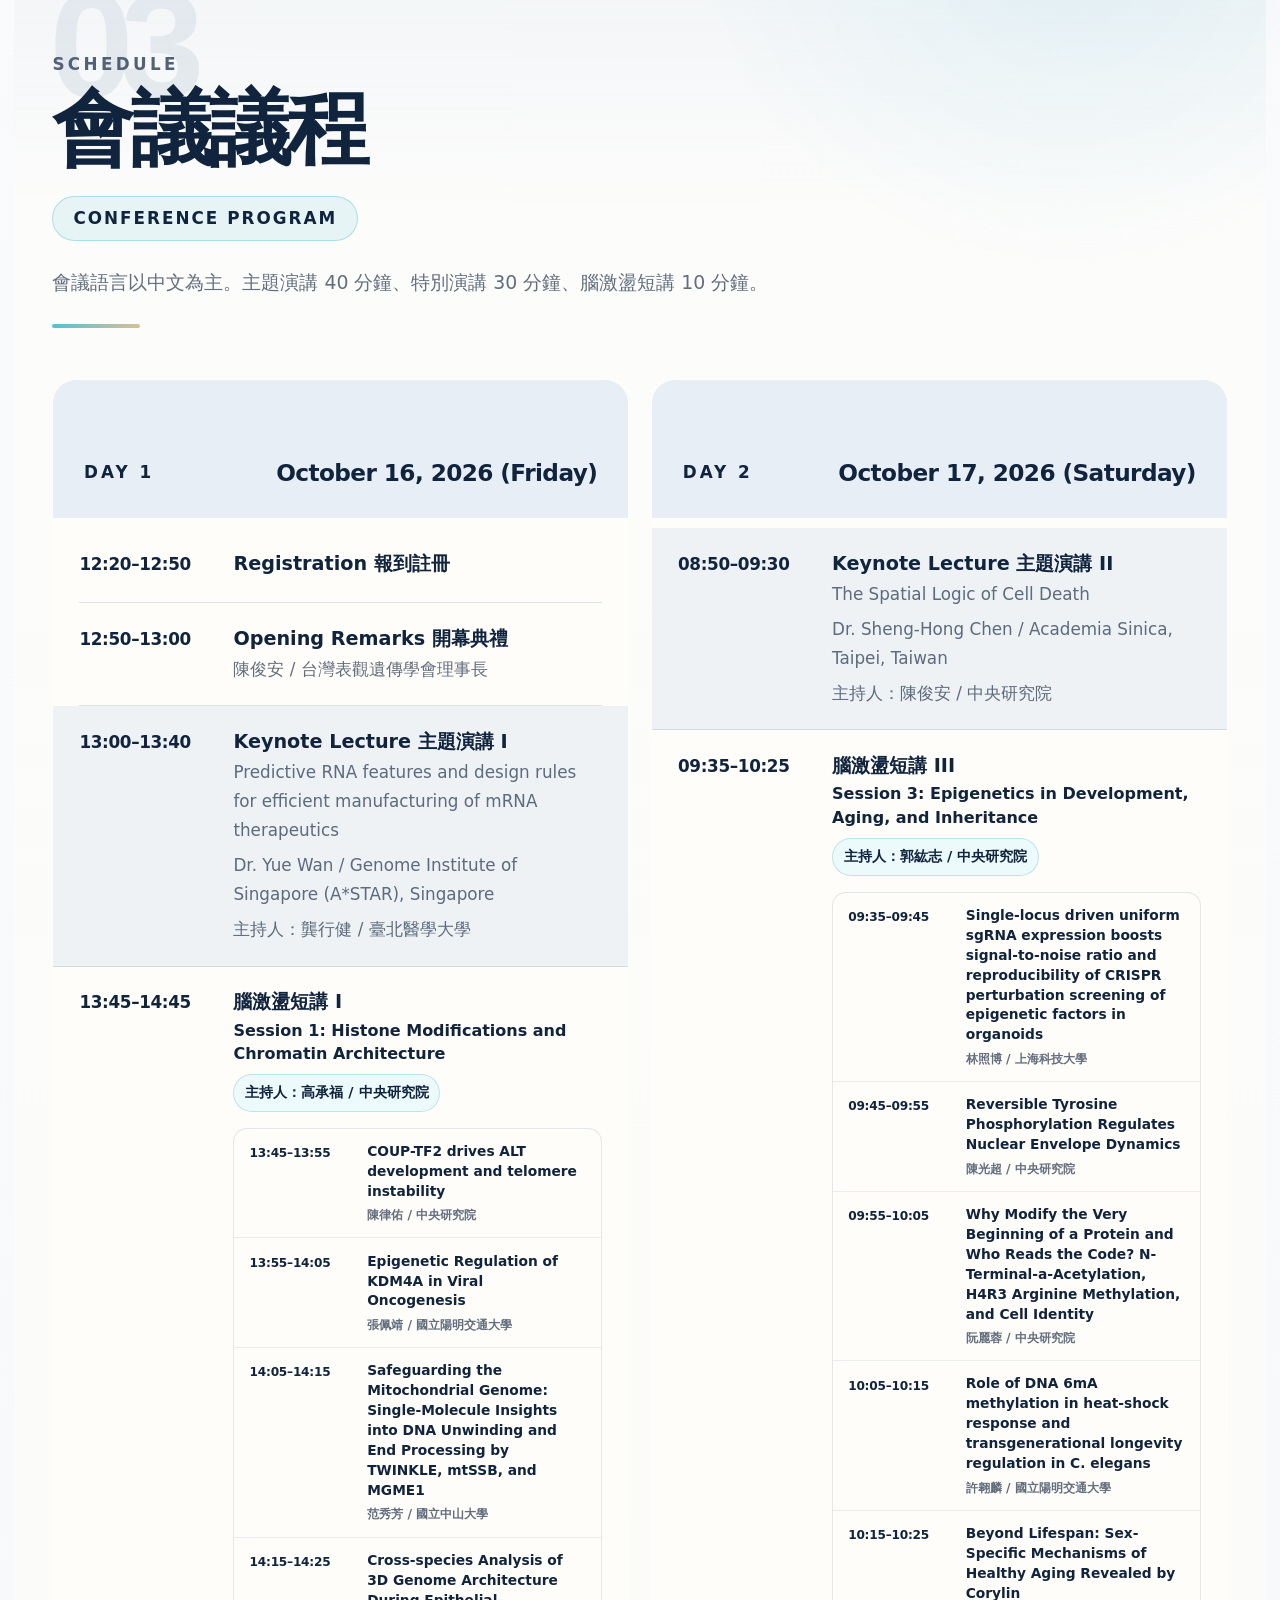
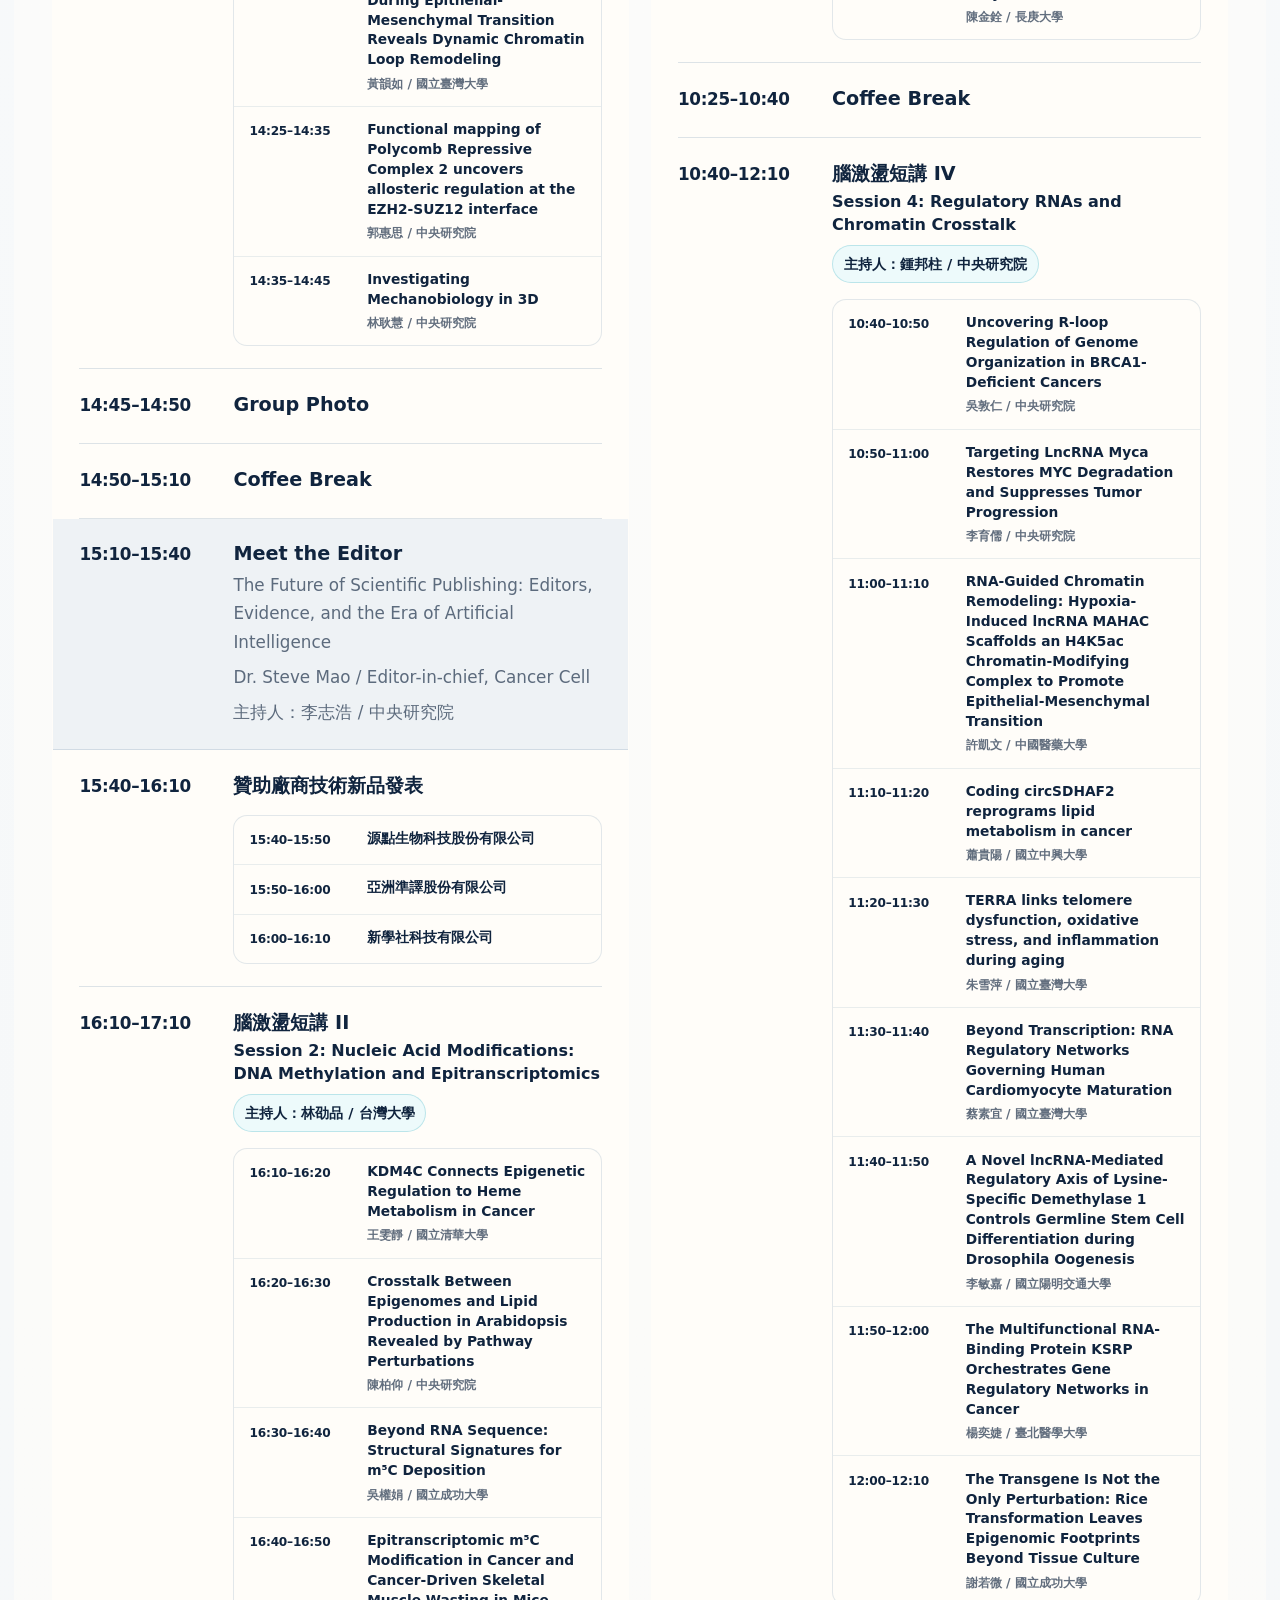
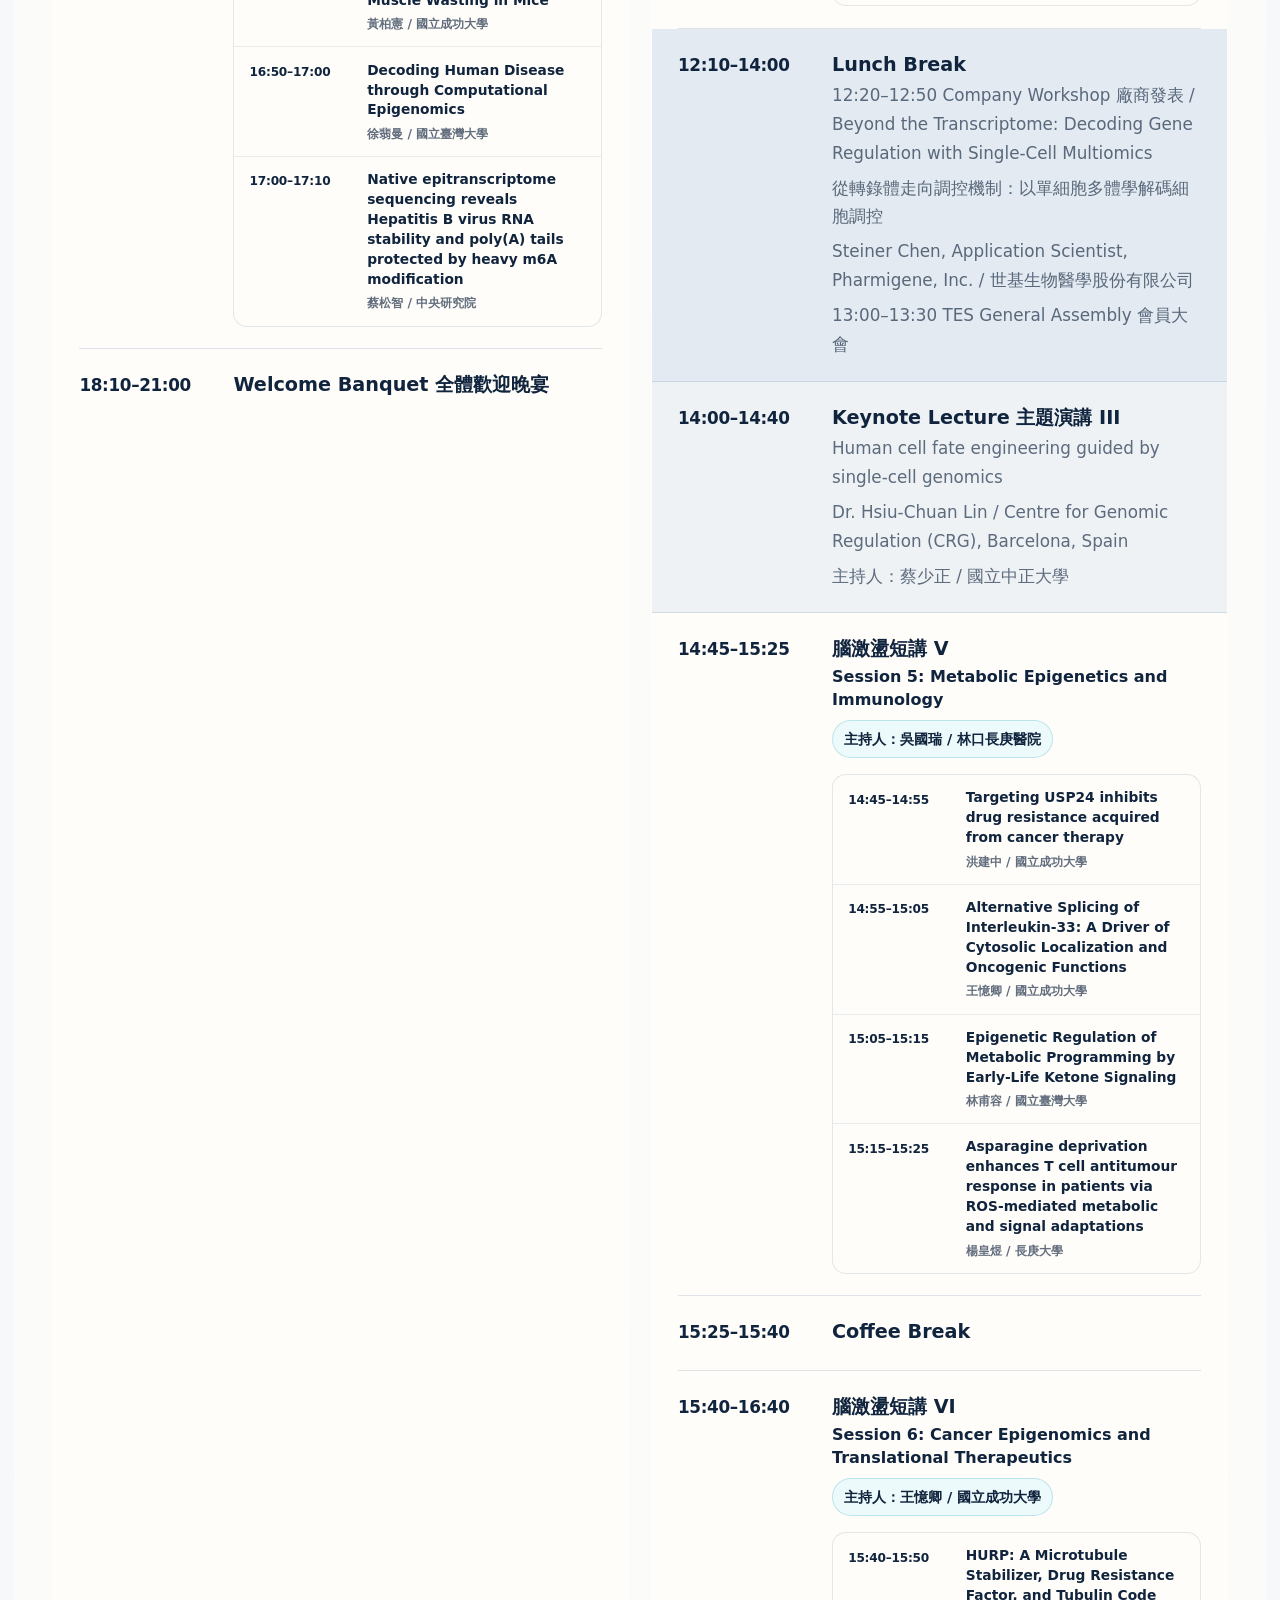
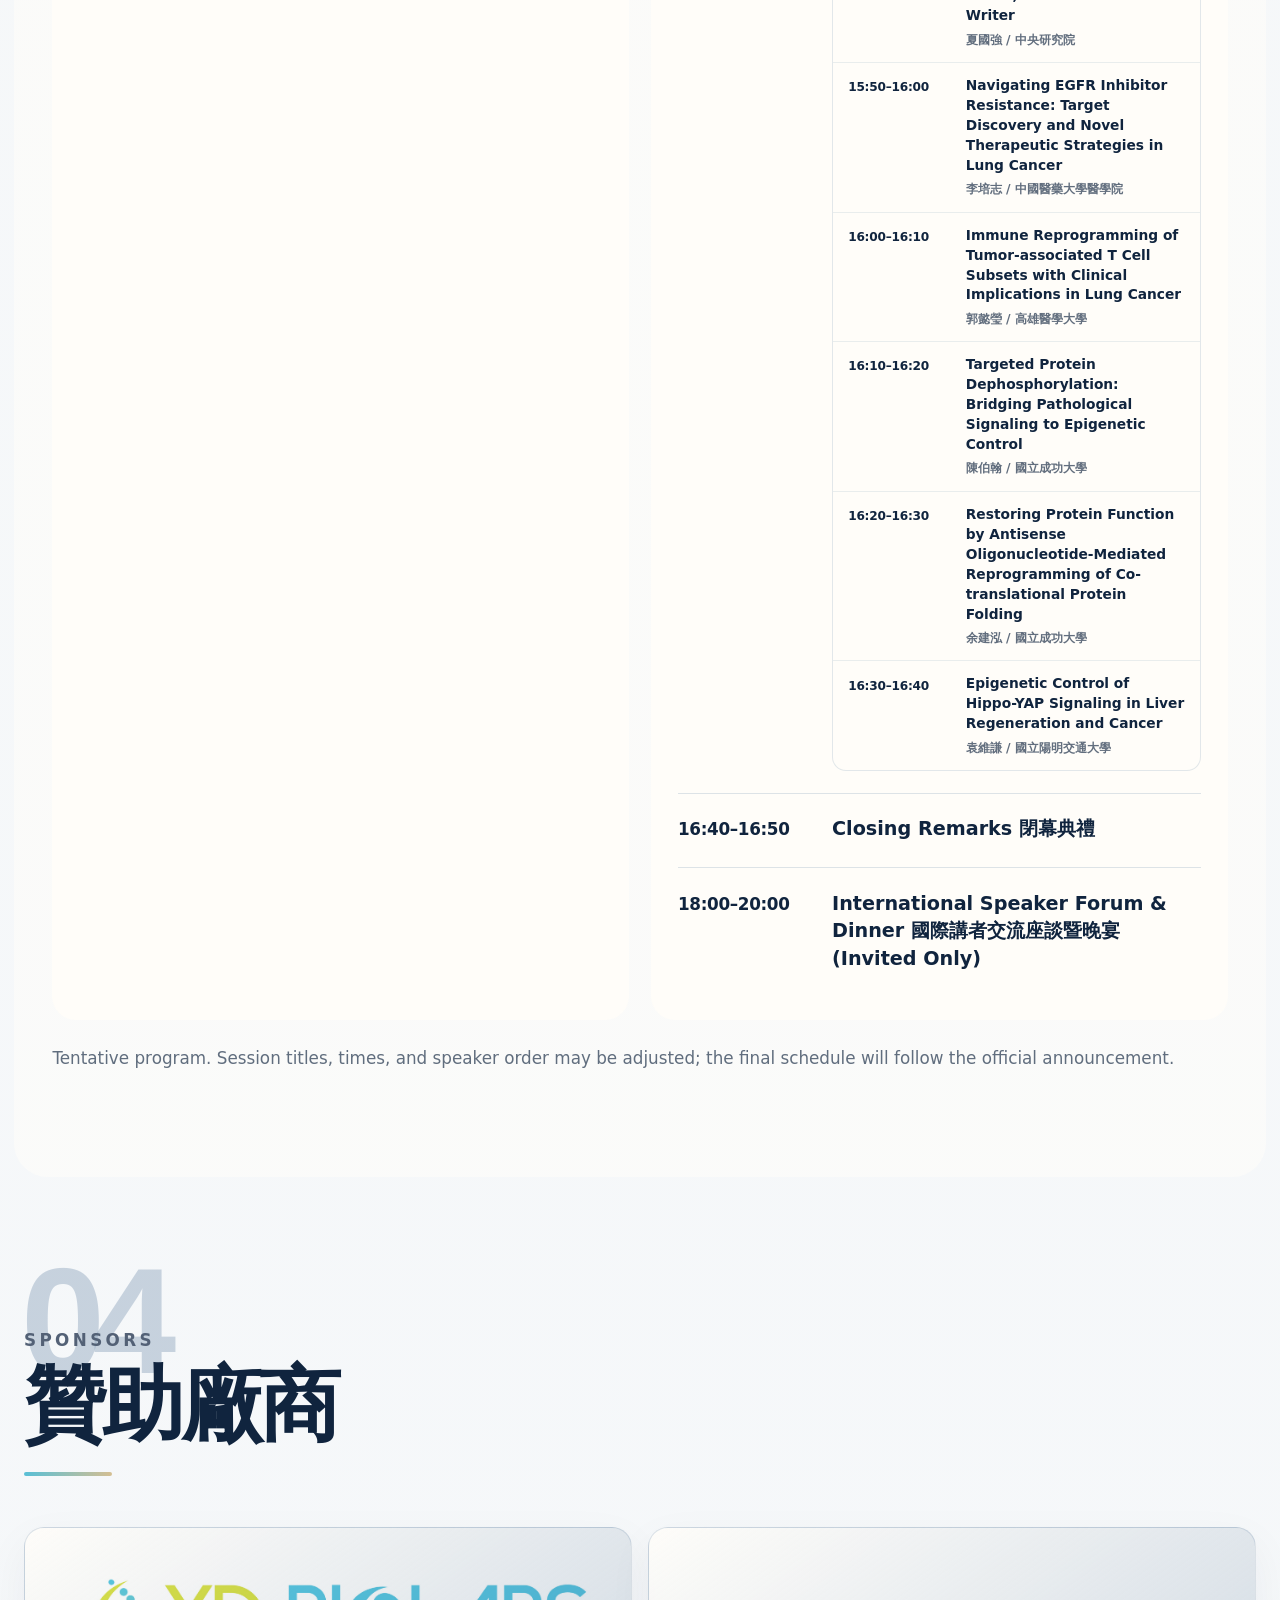
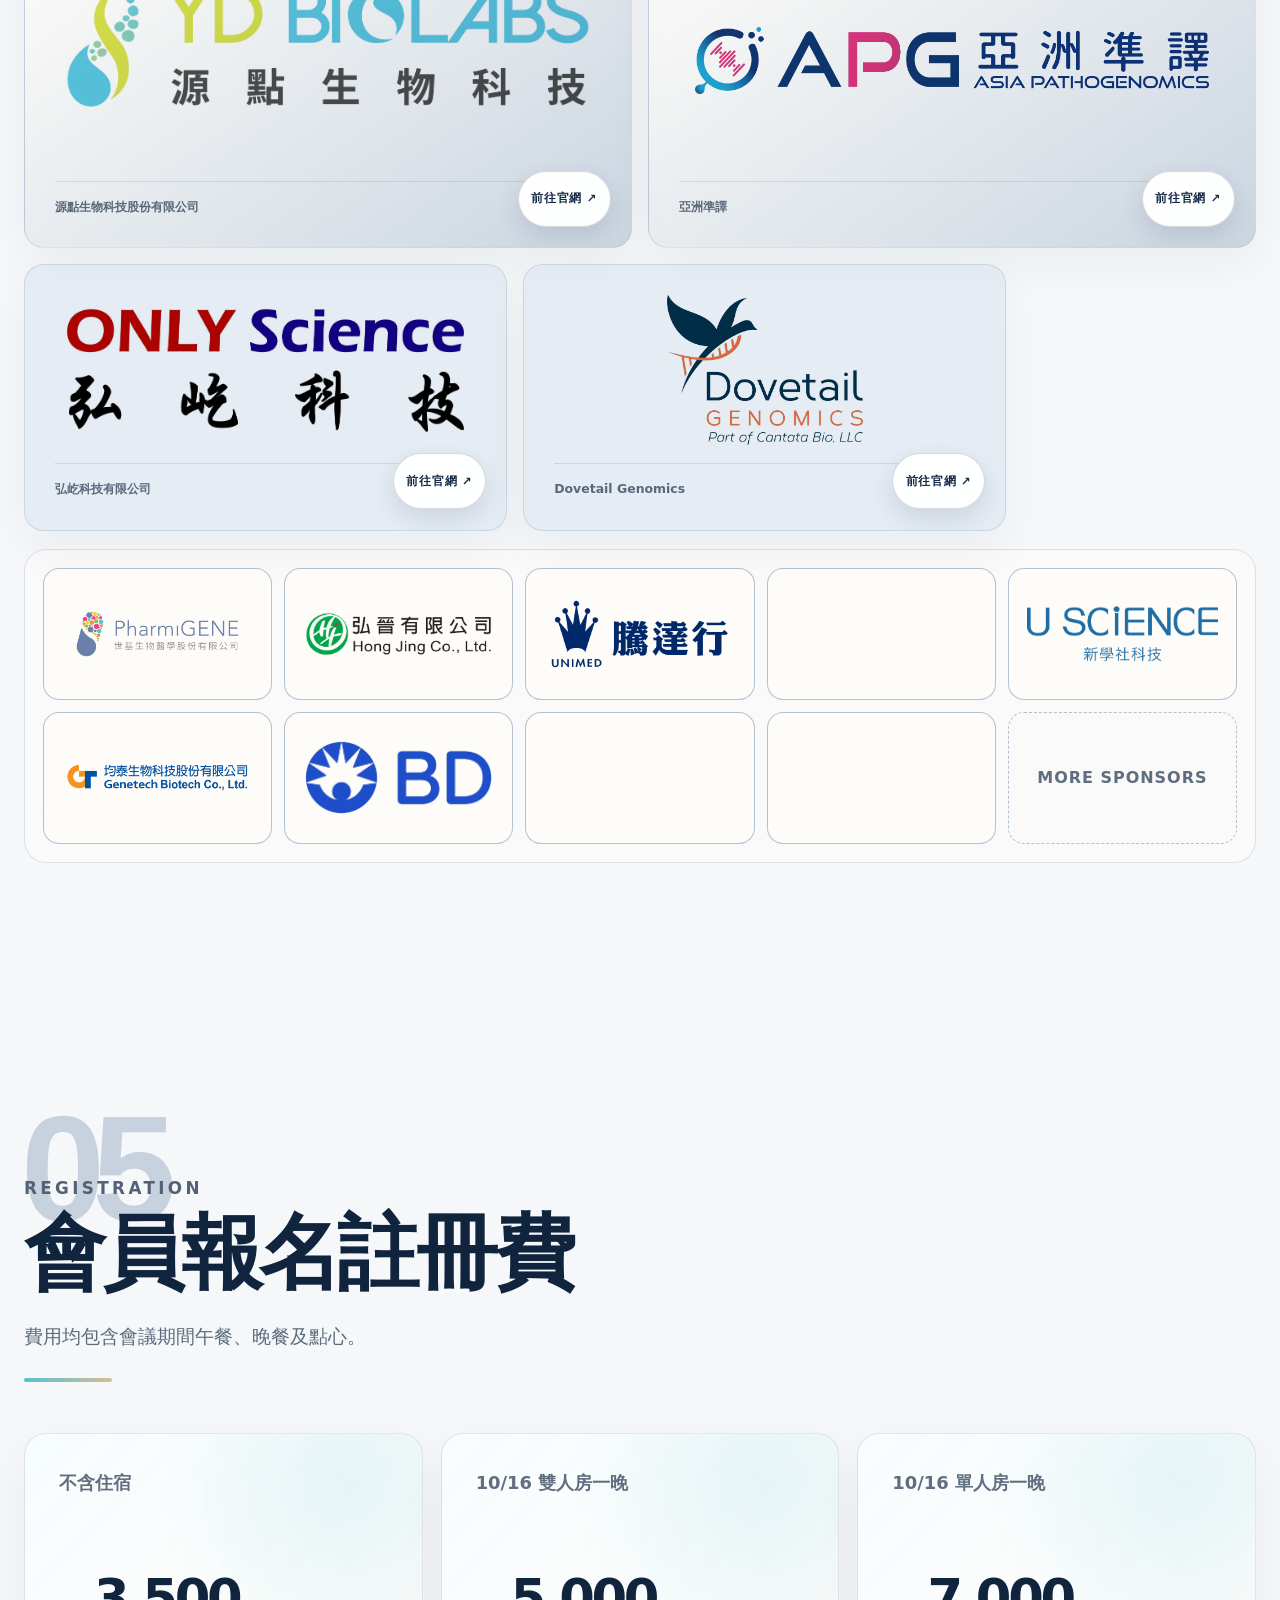
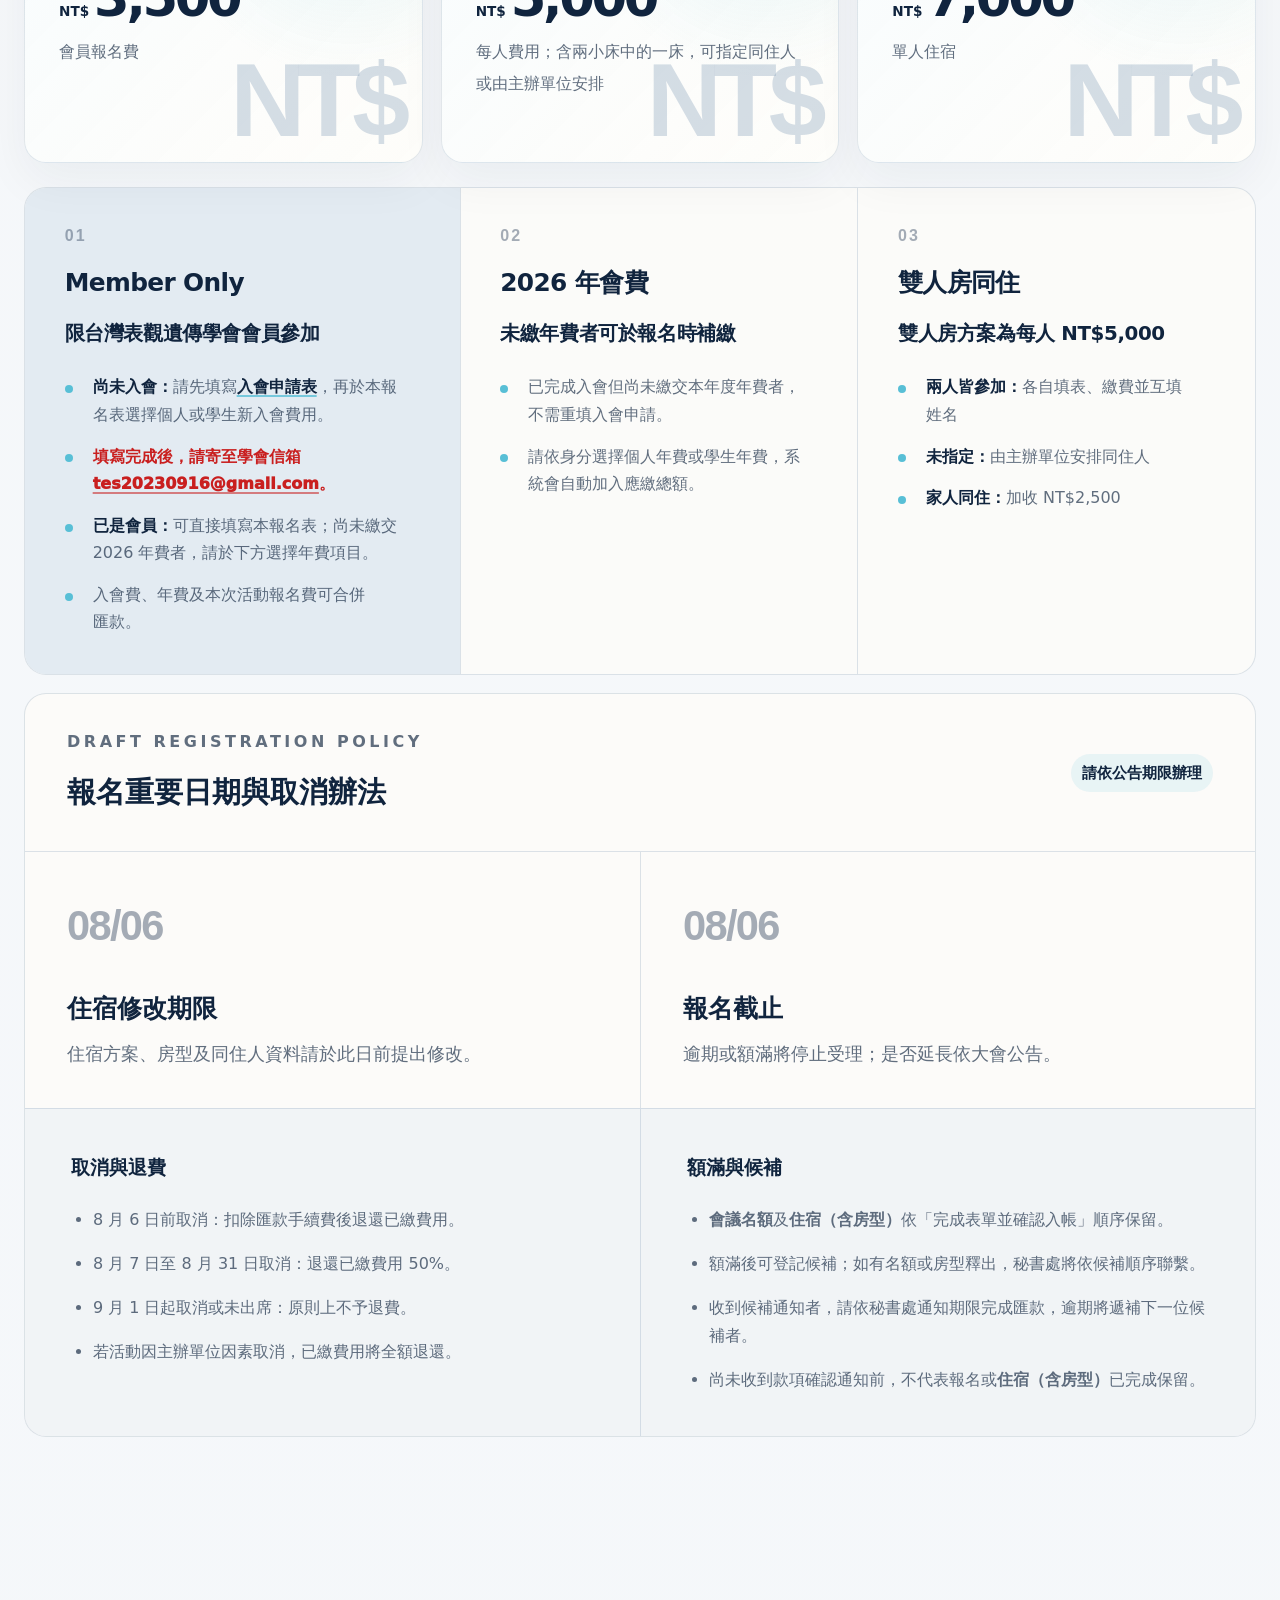
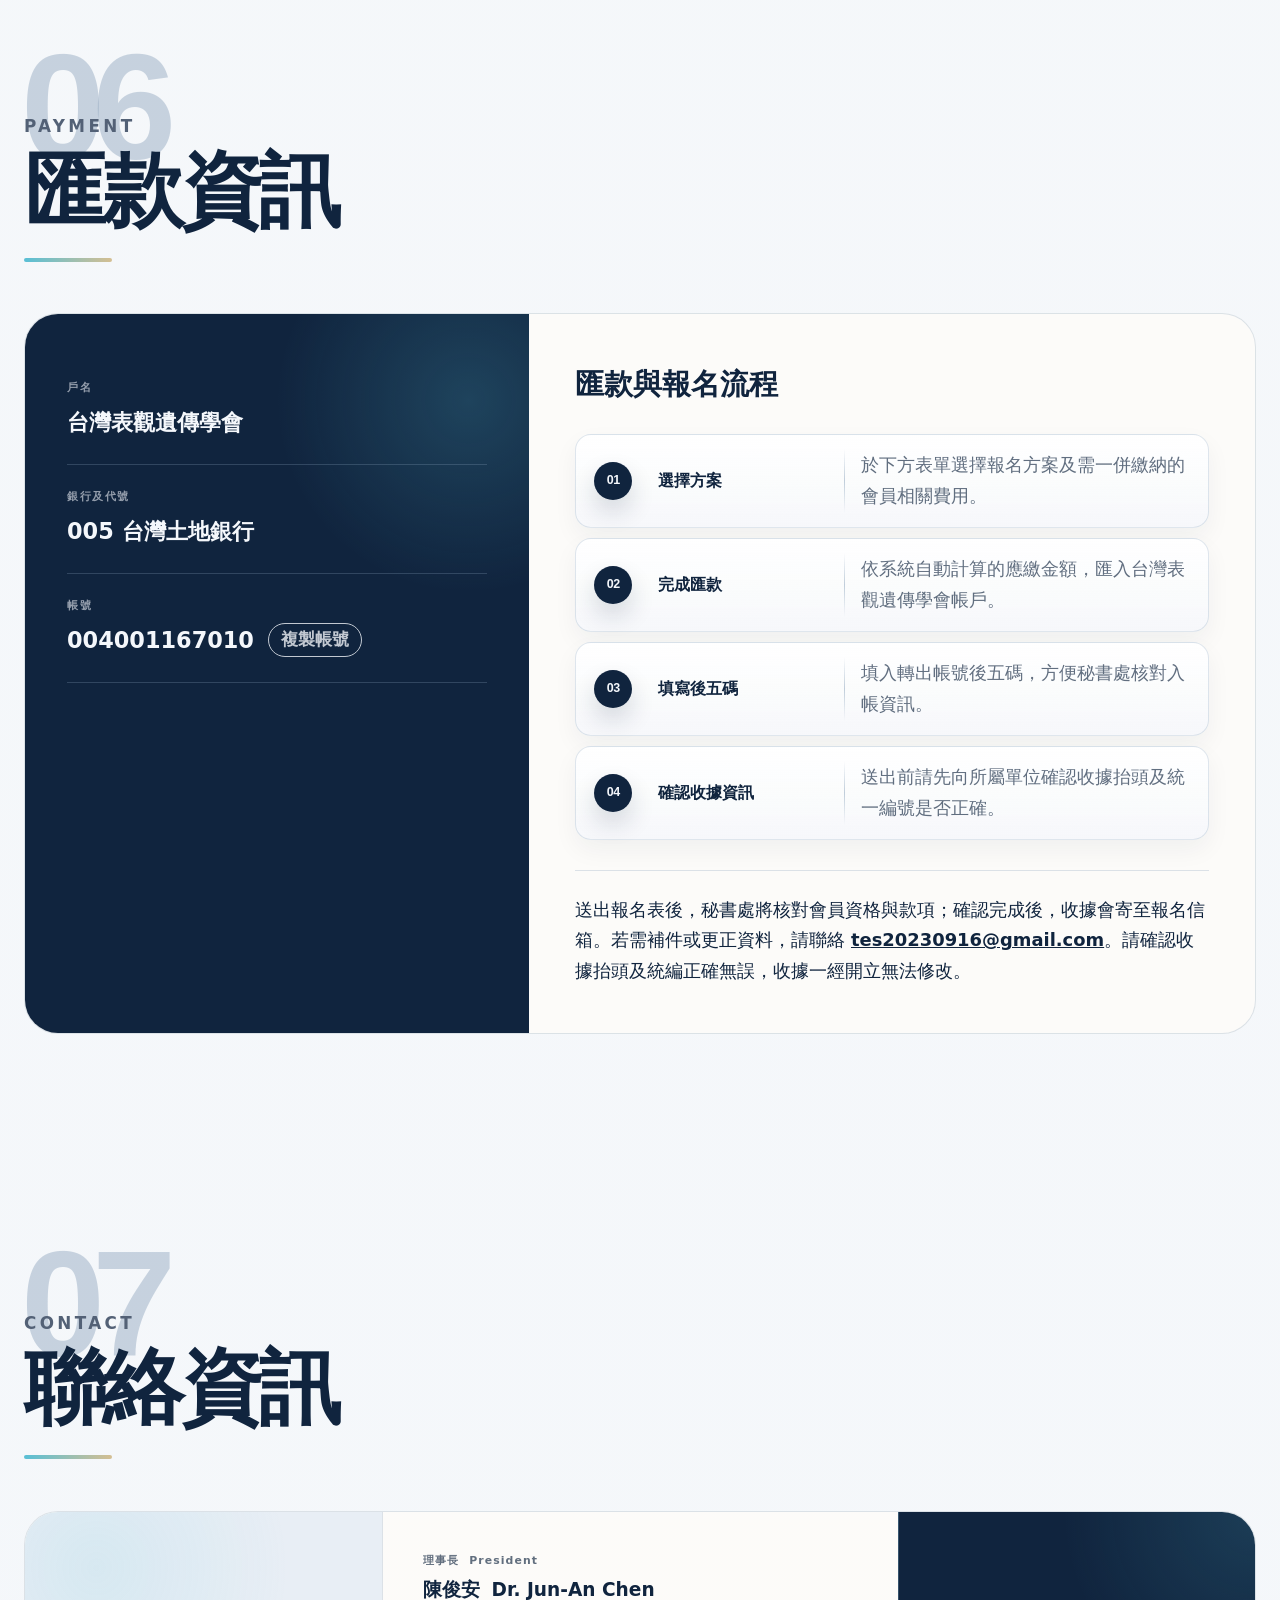
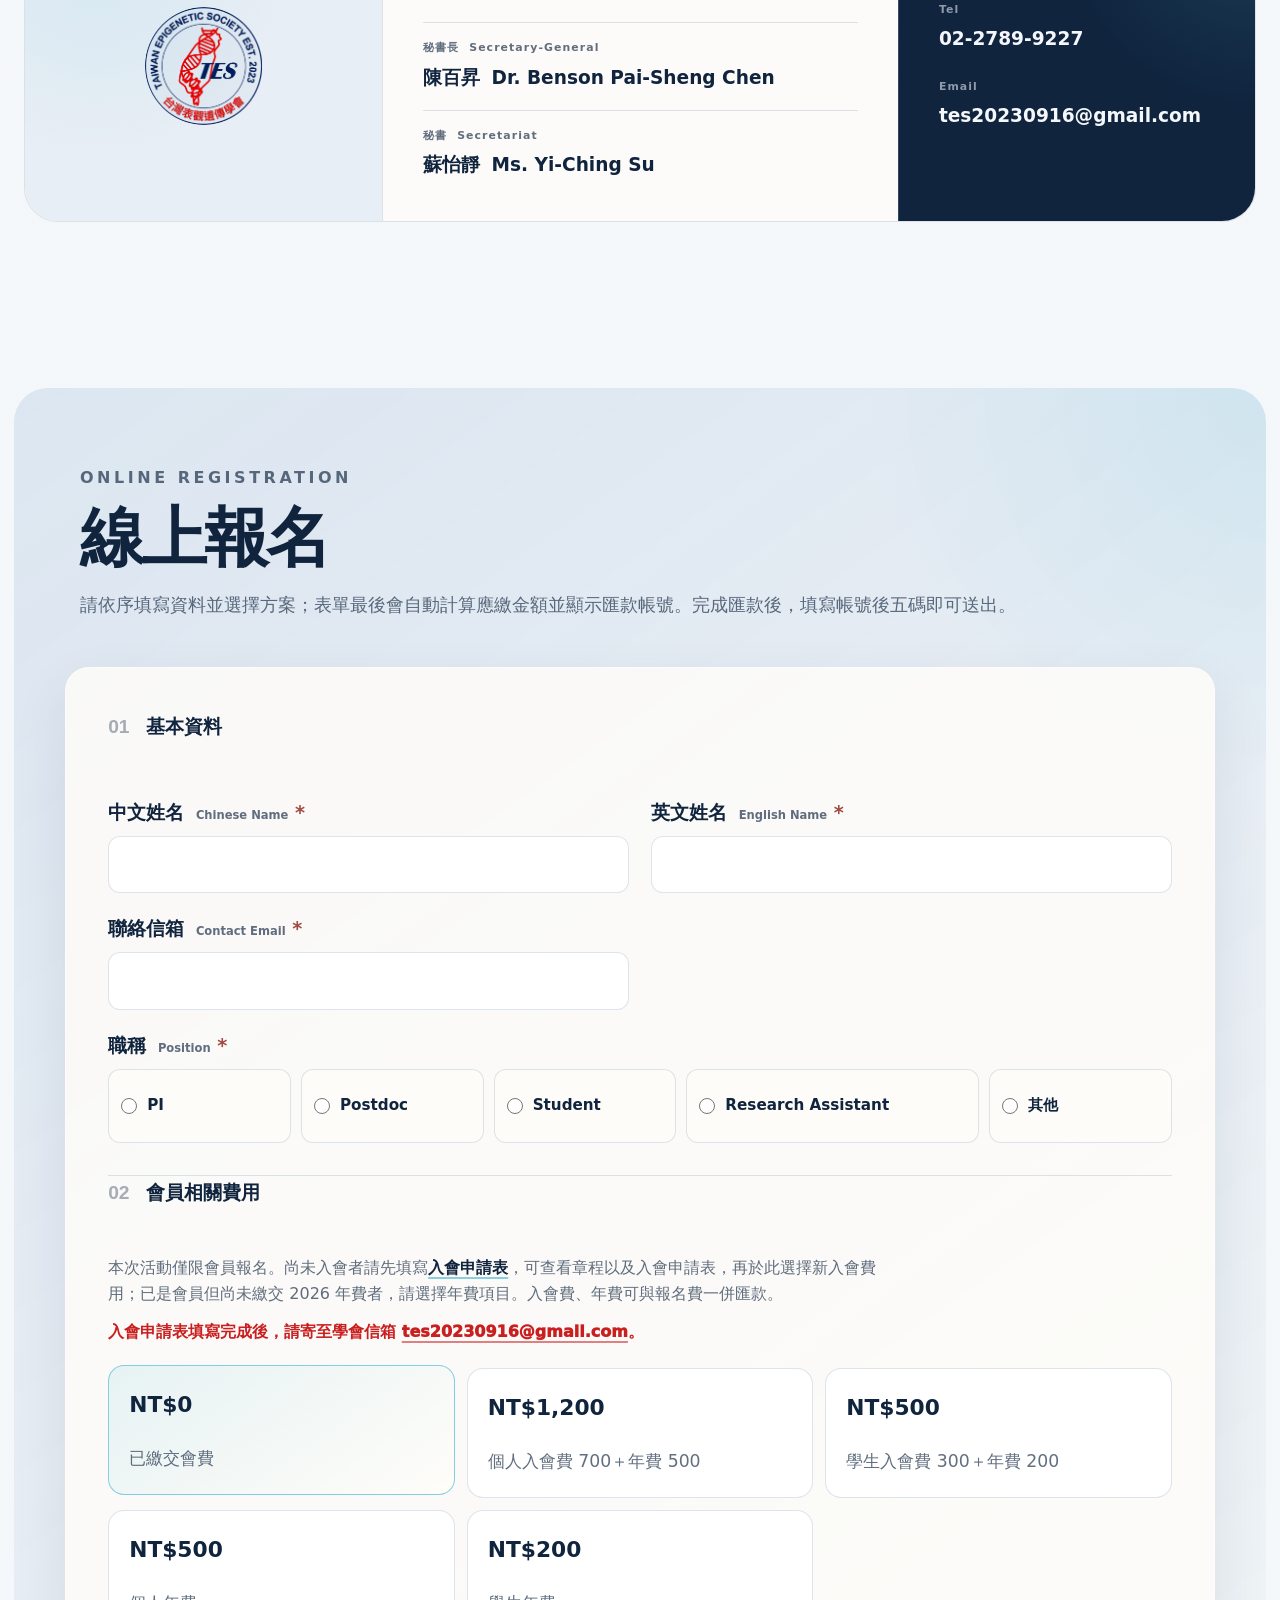
==== commit 21bd4ad1: "Improve conference program layout" ====
--- a/index.html
+++ b/index.html
@@ -487,14 +487,16 @@
                 <time>13:45–14:45</time>
                 <div>
                   <h4>腦激盪短講 I</h4>
-                  <p>Session 1: Histone Modifications and Chromatin Architecture</p>
-                  <p>主持人：高承福 / 中央研究院</p>
-                  <p>13:45–13:55 COUP-TF2 drives ALT development and telomere instability / 陳律佑 / 中央研究院</p>
-                  <p>13:55–14:05 Epigenetic Regulation of KDM4A in Viral Oncogenesis / 張佩靖 / 國立陽明交通大學</p>
-                  <p>14:05–14:15 Safeguarding the Mitochondrial Genome: Single-Molecule Insights into DNA Unwinding and End Processing by TWINKLE, mtSSB, and MGME1 / 范秀芳 / 國立中山大學</p>
-                  <p>14:15–14:25 Cross-species Analysis of 3D Genome Architecture During Epithelial-Mesenchymal Transition Reveals Dynamic Chromatin Loop Remodeling / 黃韻如 / 國立臺灣大學</p>
-                  <p>14:25–14:35 Functional mapping of Polycomb Repressive Complex 2 uncovers allosteric regulation at the EZH2-SUZ12 interface / 郭惠思 / 中央研究院</p>
-                  <p>14:35–14:45 Investigating Mechanobiology in 3D / 林耿慧 / 中央研究院</p>
+                  <p class="program-session-title">Session 1: Histone Modifications and Chromatin Architecture</p>
+                  <p class="program-chair">主持人：高承福 / 中央研究院</p>
+                  <ol class="program-subtalks">
+                    <li><time>13:45–13:55</time><div><strong>COUP-TF2 drives ALT development and telomere instability</strong><span>陳律佑 / 中央研究院</span></div></li>
+                    <li><time>13:55–14:05</time><div><strong>Epigenetic Regulation of KDM4A in Viral Oncogenesis</strong><span>張佩靖 / 國立陽明交通大學</span></div></li>
+                    <li><time>14:05–14:15</time><div><strong>Safeguarding the Mitochondrial Genome: Single-Molecule Insights into DNA Unwinding and End Processing by TWINKLE, mtSSB, and MGME1</strong><span>范秀芳 / 國立中山大學</span></div></li>
+                    <li><time>14:15–14:25</time><div><strong>Cross-species Analysis of 3D Genome Architecture During Epithelial-Mesenchymal Transition Reveals Dynamic Chromatin Loop Remodeling</strong><span>黃韻如 / 國立臺灣大學</span></div></li>
+                    <li><time>14:25–14:35</time><div><strong>Functional mapping of Polycomb Repressive Complex 2 uncovers allosteric regulation at the EZH2-SUZ12 interface</strong><span>郭惠思 / 中央研究院</span></div></li>
+                    <li><time>14:35–14:45</time><div><strong>Investigating Mechanobiology in 3D</strong><span>林耿慧 / 中央研究院</span></div></li>
+                  </ol>
                 </div>
               </div>
               <div class="program-item compact">
@@ -518,23 +520,27 @@
                 <time>15:40–16:10</time>
                 <div>
                   <h4>贊助廠商技術新品發表</h4>
-                  <p>15:40–15:50 源點生物科技股份有限公司</p>
-                  <p>15:50–16:00 亞洲準譯股份有限公司</p>
-                  <p>16:00–16:10 新學社科技有限公司</p>
+                  <ol class="program-subtalks program-subtalks-compact">
+                    <li><time>15:40–15:50</time><div><strong>源點生物科技股份有限公司</strong></div></li>
+                    <li><time>15:50–16:00</time><div><strong>亞洲準譯股份有限公司</strong></div></li>
+                    <li><time>16:00–16:10</time><div><strong>新學社科技有限公司</strong></div></li>
+                  </ol>
                 </div>
               </div>
               <div class="program-item">
                 <time>16:10–17:10</time>
                 <div>
                   <h4>腦激盪短講 II</h4>
-                  <p>Session 2: Nucleic Acid Modifications: DNA Methylation and Epitranscriptomics</p>
-                  <p>主持人：林劭品 / 台灣大學</p>
-                  <p>16:10–16:20 KDM4C Connects Epigenetic Regulation to Heme Metabolism in Cancer / 王雯靜 / 國立清華大學</p>
-                  <p>16:20–16:30 Crosstalk Between Epigenomes and Lipid Production in Arabidopsis Revealed by Pathway Perturbations / 陳柏仰 / 中央研究院</p>
-                  <p>16:30–16:40 Beyond RNA Sequence: Structural Signatures for m⁵C Deposition / 吳權娟 / 國立成功大學</p>
-                  <p>16:40–16:50 Epitranscriptomic m⁵C Modification in Cancer and Cancer-Driven Skeletal Muscle Wasting in Mice / 黃柏憲 / 國立成功大學</p>
-                  <p>16:50–17:00 Decoding Human Disease through Computational Epigenomics / 徐翡曼 / 國立臺灣大學</p>
-                  <p>17:00–17:10 Native epitranscriptome sequencing reveals Hepatitis B virus RNA stability and poly(A) tails protected by heavy m6A modification / 蔡松智 / 中央研究院</p>
+                  <p class="program-session-title">Session 2: Nucleic Acid Modifications: DNA Methylation and Epitranscriptomics</p>
+                  <p class="program-chair">主持人：林劭品 / 台灣大學</p>
+                  <ol class="program-subtalks">
+                    <li><time>16:10–16:20</time><div><strong>KDM4C Connects Epigenetic Regulation to Heme Metabolism in Cancer</strong><span>王雯靜 / 國立清華大學</span></div></li>
+                    <li><time>16:20–16:30</time><div><strong>Crosstalk Between Epigenomes and Lipid Production in Arabidopsis Revealed by Pathway Perturbations</strong><span>陳柏仰 / 中央研究院</span></div></li>
+                    <li><time>16:30–16:40</time><div><strong>Beyond RNA Sequence: Structural Signatures for m⁵C Deposition</strong><span>吳權娟 / 國立成功大學</span></div></li>
+                    <li><time>16:40–16:50</time><div><strong>Epitranscriptomic m⁵C Modification in Cancer and Cancer-Driven Skeletal Muscle Wasting in Mice</strong><span>黃柏憲 / 國立成功大學</span></div></li>
+                    <li><time>16:50–17:00</time><div><strong>Decoding Human Disease through Computational Epigenomics</strong><span>徐翡曼 / 國立臺灣大學</span></div></li>
+                    <li><time>17:00–17:10</time><div><strong>Native epitranscriptome sequencing reveals Hepatitis B virus RNA stability and poly(A) tails protected by heavy m6A modification</strong><span>蔡松智 / 中央研究院</span></div></li>
+                  </ol>
                 </div>
               </div>
               <div class="program-item banquet">
@@ -563,13 +569,15 @@
                 <time>09:35–10:25</time>
                 <div>
                   <h4>腦激盪短講 III</h4>
-                  <p>Session 3: Epigenetics in Development, Aging, and Inheritance</p>
-                  <p>主持人：郭紘志 / 中央研究院</p>
-                  <p>09:35–09:45 Single-locus driven uniform sgRNA expression boosts signal-to-noise ratio and reproducibility of CRISPR perturbation screening of epigenetic factors in organoids / 林照博 / 上海科技大學</p>
-                  <p>09:45–09:55 Reversible Tyrosine Phosphorylation Regulates Nuclear Envelope Dynamics / 陳光超 / 中央研究院</p>
-                  <p>09:55–10:05 Why Modify the Very Beginning of a Protein and Who Reads the Code? N-Terminal-a-Acetylation, H4R3 Arginine Methylation, and Cell Identity / 阮麗蓉 / 中央研究院</p>
-                  <p>10:05–10:15 Role of DNA 6mA methylation in heat-shock response and transgenerational longevity regulation in C. elegans / 許翱麟 / 國立陽明交通大學</p>
-                  <p>10:15–10:25 Beyond Lifespan: Sex-Specific Mechanisms of Healthy Aging Revealed by Corylin / 陳金銓 / 長庚大學</p>
+                  <p class="program-session-title">Session 3: Epigenetics in Development, Aging, and Inheritance</p>
+                  <p class="program-chair">主持人：郭紘志 / 中央研究院</p>
+                  <ol class="program-subtalks">
+                    <li><time>09:35–09:45</time><div><strong>Single-locus driven uniform sgRNA expression boosts signal-to-noise ratio and reproducibility of CRISPR perturbation screening of epigenetic factors in organoids</strong><span>林照博 / 上海科技大學</span></div></li>
+                    <li><time>09:45–09:55</time><div><strong>Reversible Tyrosine Phosphorylation Regulates Nuclear Envelope Dynamics</strong><span>陳光超 / 中央研究院</span></div></li>
+                    <li><time>09:55–10:05</time><div><strong>Why Modify the Very Beginning of a Protein and Who Reads the Code? N-Terminal-a-Acetylation, H4R3 Arginine Methylation, and Cell Identity</strong><span>阮麗蓉 / 中央研究院</span></div></li>
+                    <li><time>10:05–10:15</time><div><strong>Role of DNA 6mA methylation in heat-shock response and transgenerational longevity regulation in C. elegans</strong><span>許翱麟 / 國立陽明交通大學</span></div></li>
+                    <li><time>10:15–10:25</time><div><strong>Beyond Lifespan: Sex-Specific Mechanisms of Healthy Aging Revealed by Corylin</strong><span>陳金銓 / 長庚大學</span></div></li>
+                  </ol>
                 </div>
               </div>
               <div class="program-item break">
@@ -580,17 +588,19 @@
                 <time>10:40–12:10</time>
                 <div>
                   <h4>腦激盪短講 IV</h4>
-                  <p>Session 4: Regulatory RNAs and Chromatin Crosstalk</p>
-                  <p>主持人：鍾邦柱 / 中央研究院</p>
-                  <p>10:40–10:50 Uncovering R-loop Regulation of Genome Organization in BRCA1-Deficient Cancers / 吳敦仁 / 中央研究院</p>
-                  <p>10:50–11:00 Targeting LncRNA Myca Restores MYC Degradation and Suppresses Tumor Progression / 李育儒 / 中央研究院</p>
-                  <p>11:00–11:10 RNA-Guided Chromatin Remodeling: Hypoxia-Induced lncRNA MAHAC Scaffolds an H4K5ac Chromatin-Modifying Complex to Promote Epithelial-Mesenchymal Transition / 許凱文 / 中國醫藥大學</p>
-                  <p>11:10–11:20 Coding circSDHAF2 reprograms lipid metabolism in cancer / 蕭貴陽 / 國立中興大學</p>
-                  <p>11:20–11:30 TERRA links telomere dysfunction, oxidative stress, and inflammation during aging / 朱雪萍 / 國立臺灣大學</p>
-                  <p>11:30–11:40 Beyond Transcription: RNA Regulatory Networks Governing Human Cardiomyocyte Maturation / 蔡素宜 / 國立臺灣大學</p>
-                  <p>11:40–11:50 A Novel lncRNA-Mediated Regulatory Axis of Lysine-Specific Demethylase 1 Controls Germline Stem Cell Differentiation during Drosophila Oogenesis / 李敏嘉 / 國立陽明交通大學</p>
-                  <p>11:50–12:00 The Multifunctional RNA-Binding Protein KSRP Orchestrates Gene Regulatory Networks in Cancer / 楊奕婕 / 臺北醫學大學</p>
-                  <p>12:00–12:10 The Transgene Is Not the Only Perturbation: Rice Transformation Leaves Epigenomic Footprints Beyond Tissue Culture / 謝若微 / 國立成功大學</p>
+                  <p class="program-session-title">Session 4: Regulatory RNAs and Chromatin Crosstalk</p>
+                  <p class="program-chair">主持人：鍾邦柱 / 中央研究院</p>
+                  <ol class="program-subtalks">
+                    <li><time>10:40–10:50</time><div><strong>Uncovering R-loop Regulation of Genome Organization in BRCA1-Deficient Cancers</strong><span>吳敦仁 / 中央研究院</span></div></li>
+                    <li><time>10:50–11:00</time><div><strong>Targeting LncRNA Myca Restores MYC Degradation and Suppresses Tumor Progression</strong><span>李育儒 / 中央研究院</span></div></li>
+                    <li><time>11:00–11:10</time><div><strong>RNA-Guided Chromatin Remodeling: Hypoxia-Induced lncRNA MAHAC Scaffolds an H4K5ac Chromatin-Modifying Complex to Promote Epithelial-Mesenchymal Transition</strong><span>許凱文 / 中國醫藥大學</span></div></li>
+                    <li><time>11:10–11:20</time><div><strong>Coding circSDHAF2 reprograms lipid metabolism in cancer</strong><span>蕭貴陽 / 國立中興大學</span></div></li>
+                    <li><time>11:20–11:30</time><div><strong>TERRA links telomere dysfunction, oxidative stress, and inflammation during aging</strong><span>朱雪萍 / 國立臺灣大學</span></div></li>
+                    <li><time>11:30–11:40</time><div><strong>Beyond Transcription: RNA Regulatory Networks Governing Human Cardiomyocyte Maturation</strong><span>蔡素宜 / 國立臺灣大學</span></div></li>
+                    <li><time>11:40–11:50</time><div><strong>A Novel lncRNA-Mediated Regulatory Axis of Lysine-Specific Demethylase 1 Controls Germline Stem Cell Differentiation during Drosophila Oogenesis</strong><span>李敏嘉 / 國立陽明交通大學</span></div></li>
+                    <li><time>11:50–12:00</time><div><strong>The Multifunctional RNA-Binding Protein KSRP Orchestrates Gene Regulatory Networks in Cancer</strong><span>楊奕婕 / 臺北醫學大學</span></div></li>
+                    <li><time>12:00–12:10</time><div><strong>The Transgene Is Not the Only Perturbation: Rice Transformation Leaves Epigenomic Footprints Beyond Tissue Culture</strong><span>謝若微 / 國立成功大學</span></div></li>
+                  </ol>
                 </div>
               </div>
               <div class="program-item parallel">
@@ -616,12 +626,14 @@
                 <time>14:45–15:25</time>
                 <div>
                   <h4>腦激盪短講 V</h4>
-                  <p>Session 5: Metabolic Epigenetics and Immunology</p>
-                  <p>主持人：吳國瑞 / 林口長庚醫院</p>
-                  <p>14:45–14:55 Targeting USP24 inhibits drug resistance acquired from cancer therapy / 洪建中 / 國立成功大學</p>
-                  <p>14:55–15:05 Alternative Splicing of Interleukin-33: A Driver of Cytosolic Localization and Oncogenic Functions / 王憶卿 / 國立成功大學</p>
-                  <p>15:05–15:15 Epigenetic Regulation of Metabolic Programming by Early-Life Ketone Signaling / 林甫容 / 國立臺灣大學</p>
-                  <p>15:15–15:25 Asparagine deprivation enhances T cell antitumour response in patients via ROS-mediated metabolic and signal adaptations / 楊皇煜 / 長庚大學</p>
+                  <p class="program-session-title">Session 5: Metabolic Epigenetics and Immunology</p>
+                  <p class="program-chair">主持人：吳國瑞 / 林口長庚醫院</p>
+                  <ol class="program-subtalks">
+                    <li><time>14:45–14:55</time><div><strong>Targeting USP24 inhibits drug resistance acquired from cancer therapy</strong><span>洪建中 / 國立成功大學</span></div></li>
+                    <li><time>14:55–15:05</time><div><strong>Alternative Splicing of Interleukin-33: A Driver of Cytosolic Localization and Oncogenic Functions</strong><span>王憶卿 / 國立成功大學</span></div></li>
+                    <li><time>15:05–15:15</time><div><strong>Epigenetic Regulation of Metabolic Programming by Early-Life Ketone Signaling</strong><span>林甫容 / 國立臺灣大學</span></div></li>
+                    <li><time>15:15–15:25</time><div><strong>Asparagine deprivation enhances T cell antitumour response in patients via ROS-mediated metabolic and signal adaptations</strong><span>楊皇煜 / 長庚大學</span></div></li>
+                  </ol>
                 </div>
               </div>
               <div class="program-item break">
@@ -632,14 +644,16 @@
                 <time>15:40–16:40</time>
                 <div>
                   <h4>腦激盪短講 VI</h4>
-                  <p>Session 6: Cancer Epigenomics and Translational Therapeutics</p>
-                  <p>主持人：王憶卿 / 國立成功大學</p>
-                  <p>15:40–15:50 HURP: A Microtubule Stabilizer, Drug Resistance Factor, and Tubulin Code Writer / 夏國強 / 中央研究院</p>
-                  <p>15:50–16:00 Navigating EGFR Inhibitor Resistance: Target Discovery and Novel Therapeutic Strategies in Lung Cancer / 李培志 / 中國醫藥大學醫學院</p>
-                  <p>16:00–16:10 Immune Reprogramming of Tumor-associated T Cell Subsets with Clinical Implications in Lung Cancer / 郭懿瑩 / 高雄醫學大學</p>
-                  <p>16:10–16:20 Targeted Protein Dephosphorylation: Bridging Pathological Signaling to Epigenetic Control / 陳伯翰 / 國立成功大學</p>
-                  <p>16:20–16:30 Restoring Protein Function by Antisense Oligonucleotide-Mediated Reprogramming of Co-translational Protein Folding / 余建泓 / 國立成功大學</p>
-                  <p>16:30–16:40 Epigenetic Control of Hippo-YAP Signaling in Liver Regeneration and Cancer / 袁維謙 / 國立陽明交通大學</p>
+                  <p class="program-session-title">Session 6: Cancer Epigenomics and Translational Therapeutics</p>
+                  <p class="program-chair">主持人：王憶卿 / 國立成功大學</p>
+                  <ol class="program-subtalks">
+                    <li><time>15:40–15:50</time><div><strong>HURP: A Microtubule Stabilizer, Drug Resistance Factor, and Tubulin Code Writer</strong><span>夏國強 / 中央研究院</span></div></li>
+                    <li><time>15:50–16:00</time><div><strong>Navigating EGFR Inhibitor Resistance: Target Discovery and Novel Therapeutic Strategies in Lung Cancer</strong><span>李培志 / 中國醫藥大學醫學院</span></div></li>
+                    <li><time>16:00–16:10</time><div><strong>Immune Reprogramming of Tumor-associated T Cell Subsets with Clinical Implications in Lung Cancer</strong><span>郭懿瑩 / 高雄醫學大學</span></div></li>
+                    <li><time>16:10–16:20</time><div><strong>Targeted Protein Dephosphorylation: Bridging Pathological Signaling to Epigenetic Control</strong><span>陳伯翰 / 國立成功大學</span></div></li>
+                    <li><time>16:20–16:30</time><div><strong>Restoring Protein Function by Antisense Oligonucleotide-Mediated Reprogramming of Co-translational Protein Folding</strong><span>余建泓 / 國立成功大學</span></div></li>
+                    <li><time>16:30–16:40</time><div><strong>Epigenetic Control of Hippo-YAP Signaling in Liver Regeneration and Cancer</strong><span>袁維謙 / 國立陽明交通大學</span></div></li>
+                  </ol>
                 </div>
               </div>
               <div class="program-item compact">
--- a/styles.css
+++ b/styles.css
@@ -892,6 +892,10 @@
   border-bottom: 1px solid var(--soft-line);
 }
 
+.program-item > div {
+  min-width: 0;
+}
+
 .program-item:last-child {
   border-bottom: 0;
 }
@@ -918,6 +922,82 @@
 
 .program-item p + p {
   margin-top: 0.38rem;
+}
+
+.program-session-title {
+  color: var(--ink) !important;
+  font-weight: 850;
+}
+
+.program-chair {
+  display: inline-flex;
+  width: fit-content;
+  max-width: 100%;
+  margin-top: 0.55rem !important;
+  padding: 0.35rem 0.68rem;
+  border: 1px solid rgba(105, 194, 207, 0.38);
+  border-radius: 999px;
+  background: rgba(230, 248, 251, 0.72);
+  color: var(--ink) !important;
+  font-weight: 800;
+}
+
+.program-subtalks {
+  display: grid;
+  gap: 0;
+  margin: 1rem 0 0;
+  padding: 0;
+  overflow: hidden;
+  border: 1px solid rgba(133, 158, 184, 0.24);
+  border-radius: 14px;
+  background: rgba(255, 253, 249, 0.66);
+  list-style: none;
+}
+
+.program-subtalks li {
+  display: grid;
+  grid-template-columns: minmax(104px, 0.22fr) minmax(0, 1fr);
+  gap: 0.85rem;
+  padding: 0.82rem 0.95rem;
+  border-bottom: 1px solid rgba(133, 158, 184, 0.18);
+}
+
+.program-subtalks li:last-child {
+  border-bottom: 0;
+}
+
+.program-subtalks time {
+  align-self: start;
+  padding-top: 0.08rem;
+  color: var(--ink);
+  font-size: clamp(0.76rem, 0.72vw, 0.9rem);
+  font-weight: 900;
+}
+
+.program-subtalks div {
+  min-width: 0;
+}
+
+.program-subtalks strong {
+  display: block;
+  color: var(--ink);
+  font-size: clamp(0.86rem, 0.78vw, 0.98rem);
+  font-weight: 850;
+  line-height: 1.45;
+  overflow-wrap: anywhere;
+}
+
+.program-subtalks span {
+  display: block;
+  margin-top: 0.28rem;
+  color: var(--muted);
+  font-size: clamp(0.78rem, 0.72vw, 0.9rem);
+  font-weight: 750;
+  line-height: 1.45;
+}
+
+.program-subtalks-compact li {
+  grid-template-columns: minmax(104px, 0.26fr) minmax(0, 1fr);
 }
 
 .program-item.keynote,
@@ -6685,6 +6765,43 @@
   }
 }
 
+.program-item .program-session-title {
+  color: var(--ink) !important;
+  font-size: clamp(1rem, 0.92vw, 1.14rem);
+  line-height: 1.45;
+}
+
+.program-item .program-chair {
+  font-size: clamp(0.9rem, 0.82vw, 1rem);
+}
+
+.program-item .program-subtalks time {
+  font-size: clamp(0.76rem, 0.72vw, 0.9rem);
+}
+
+.program-item .program-subtalks strong {
+  font-size: clamp(0.86rem, 0.78vw, 0.98rem);
+}
+
+.program-item .program-subtalks span {
+  font-size: clamp(0.78rem, 0.72vw, 0.9rem);
+}
+
+@media (max-width: 720px) {
+  .program-subtalks li,
+  .program-subtalks-compact li {
+    grid-template-columns: 1fr;
+    gap: 0.38rem;
+  }
+
+  .program-subtalks time {
+    width: fit-content;
+    padding: 0.18rem 0.5rem;
+    border-radius: 999px;
+    background: rgba(217, 228, 239, 0.75);
+  }
+}
+
 /* Mobile speaker cards: make portraits substantial and keep names visible. */
 @media (max-width: 720px) {
   .keynote-preview-grid {
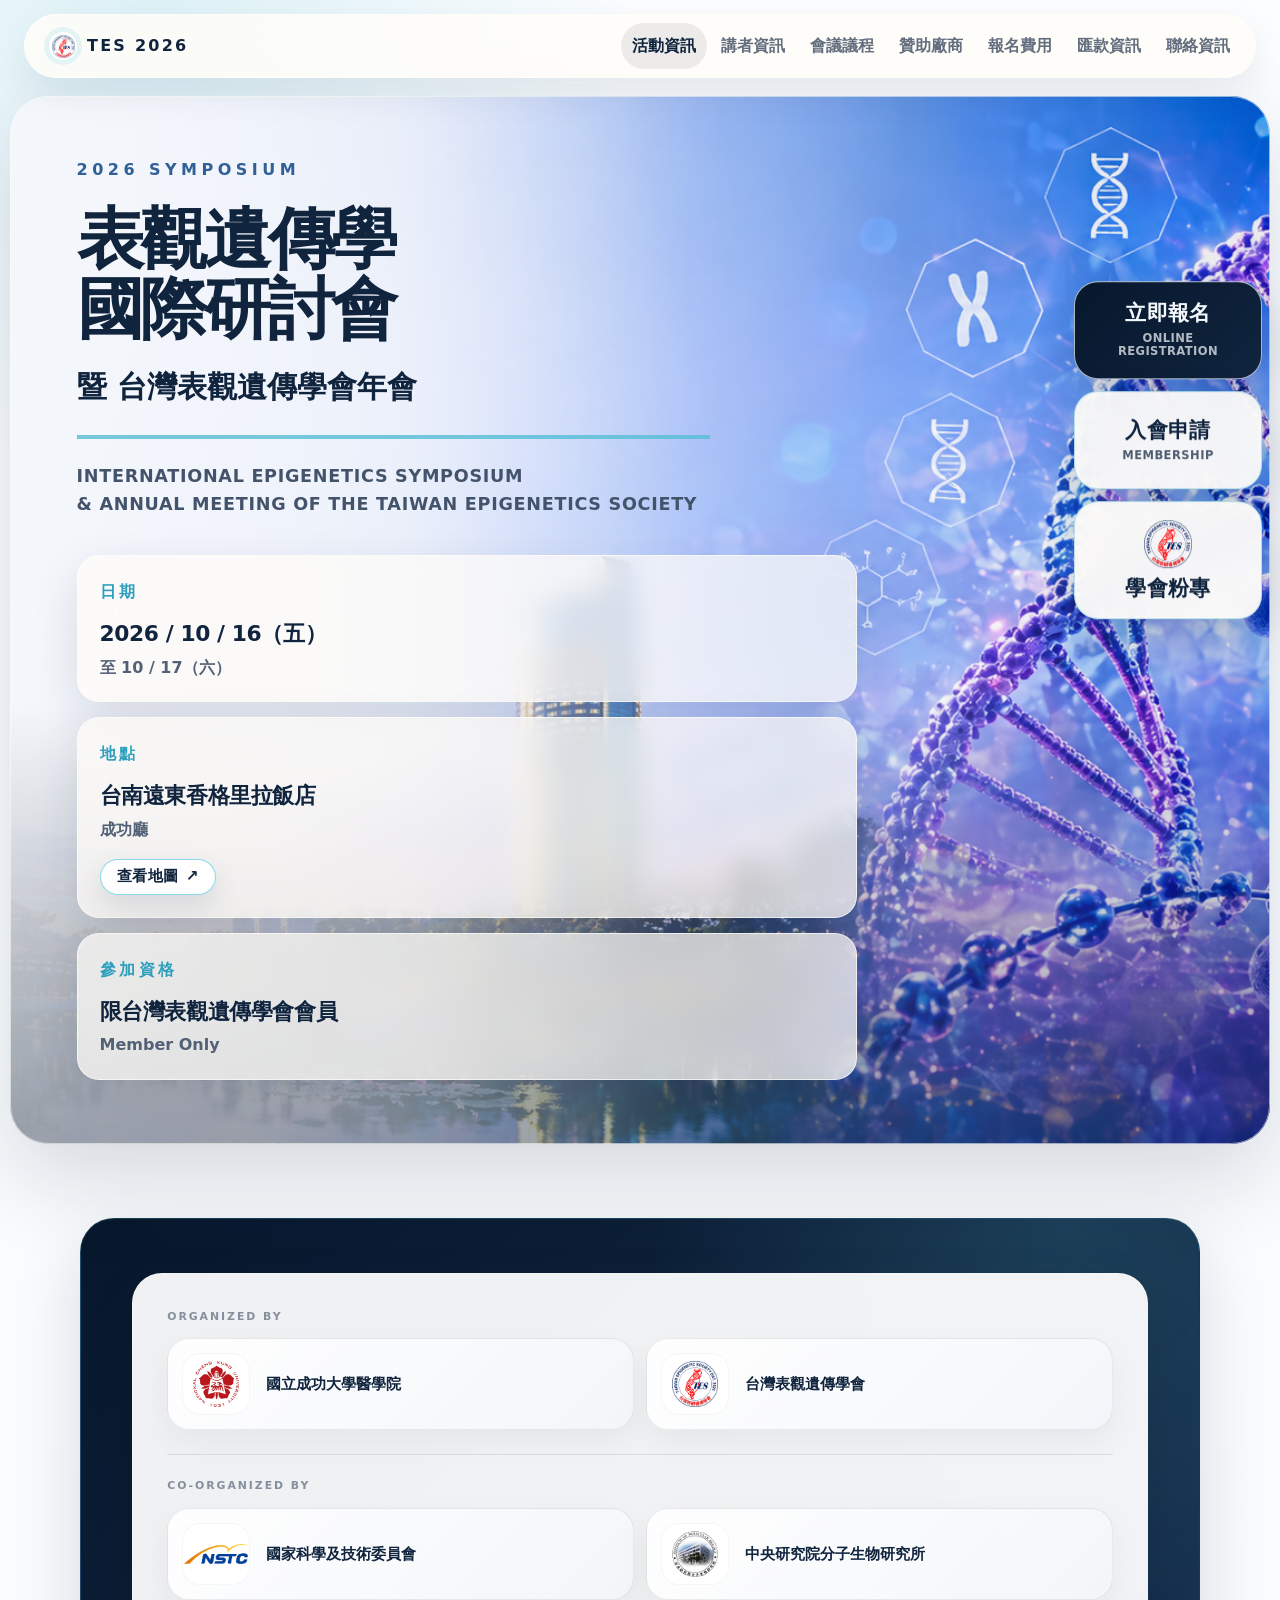
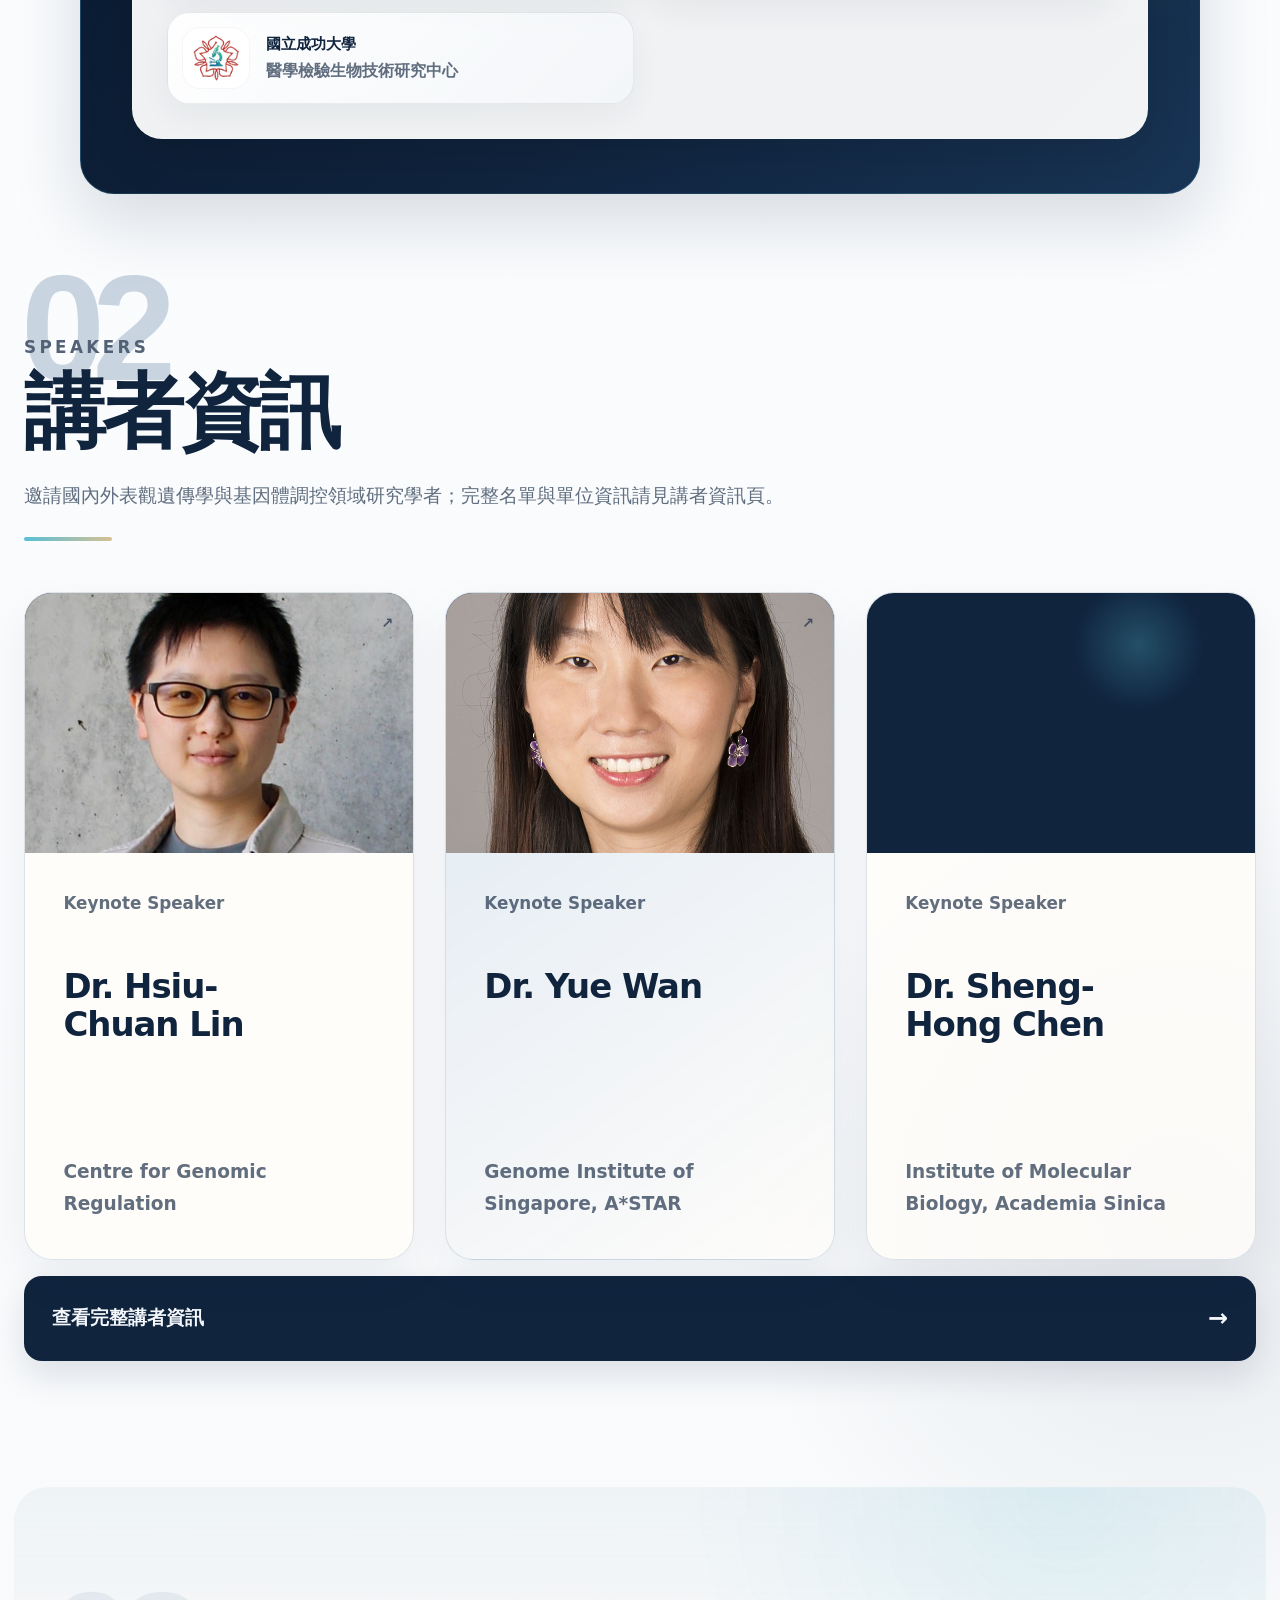
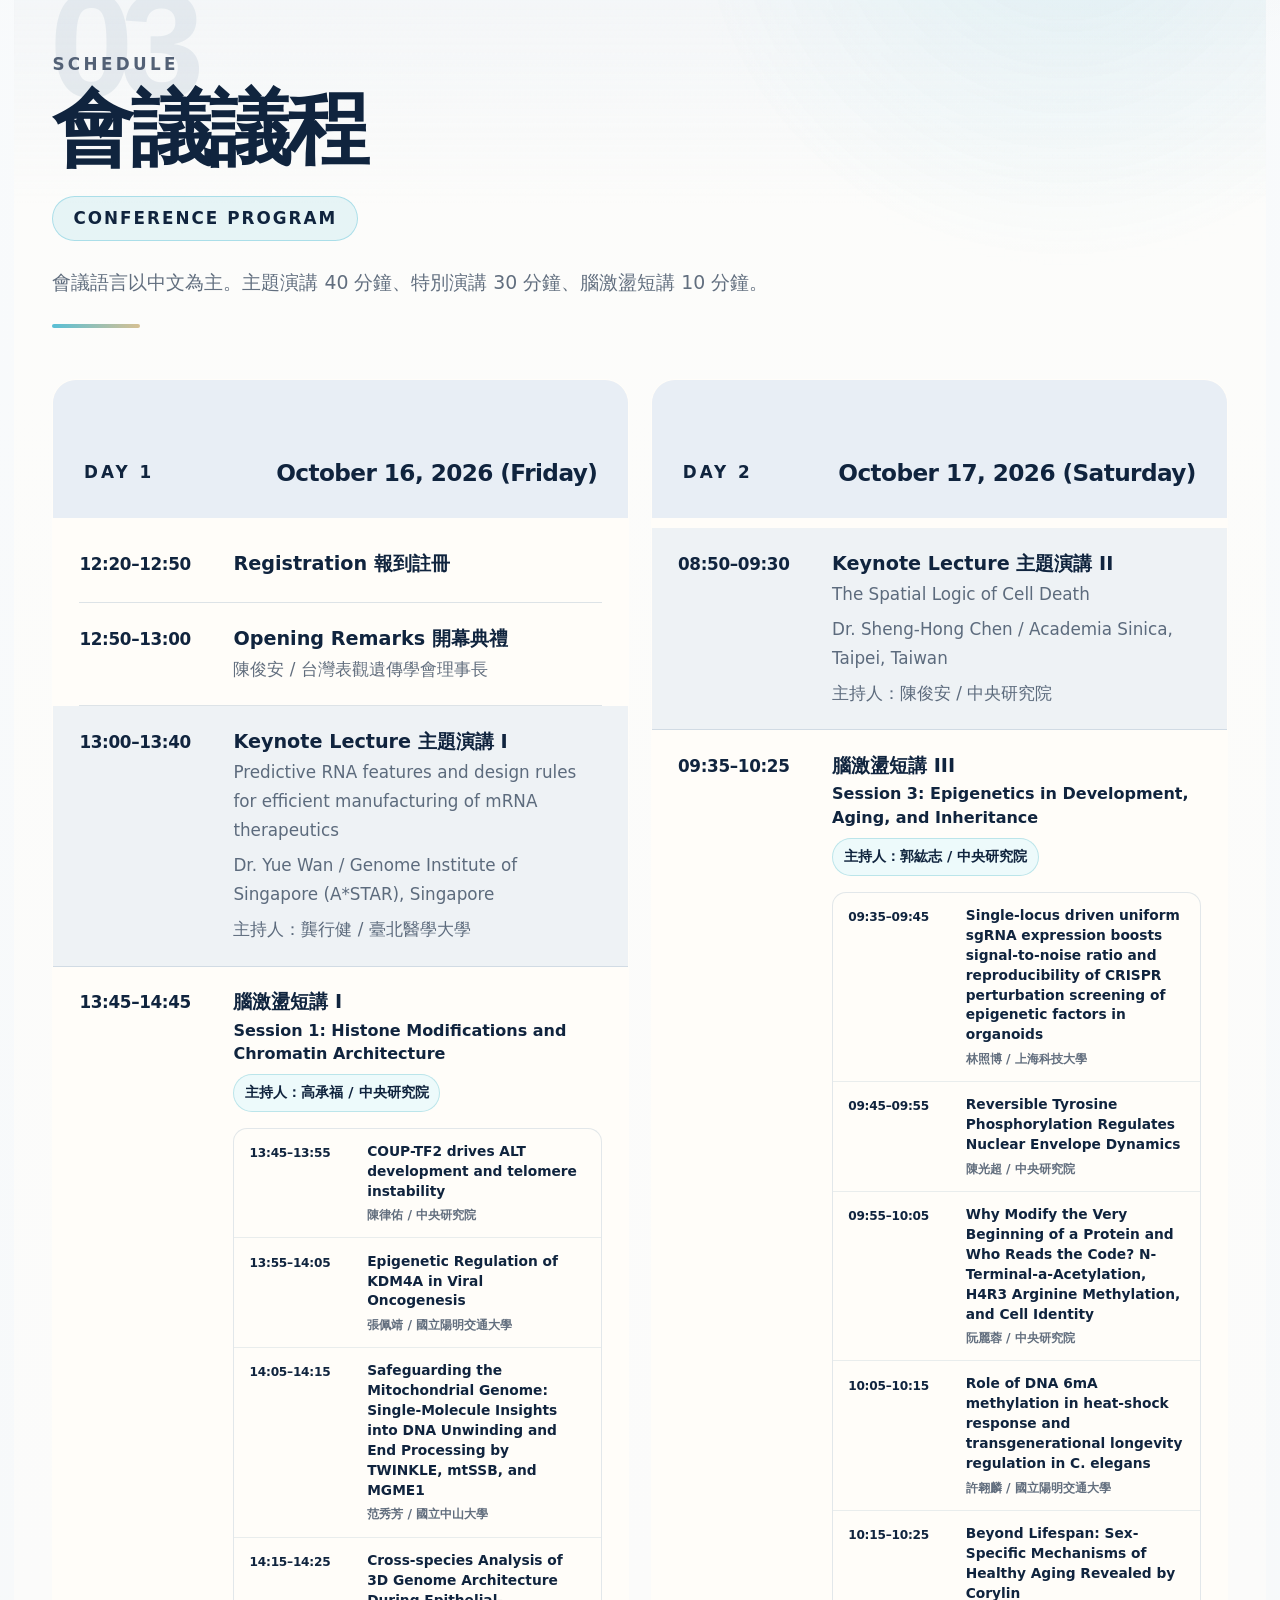
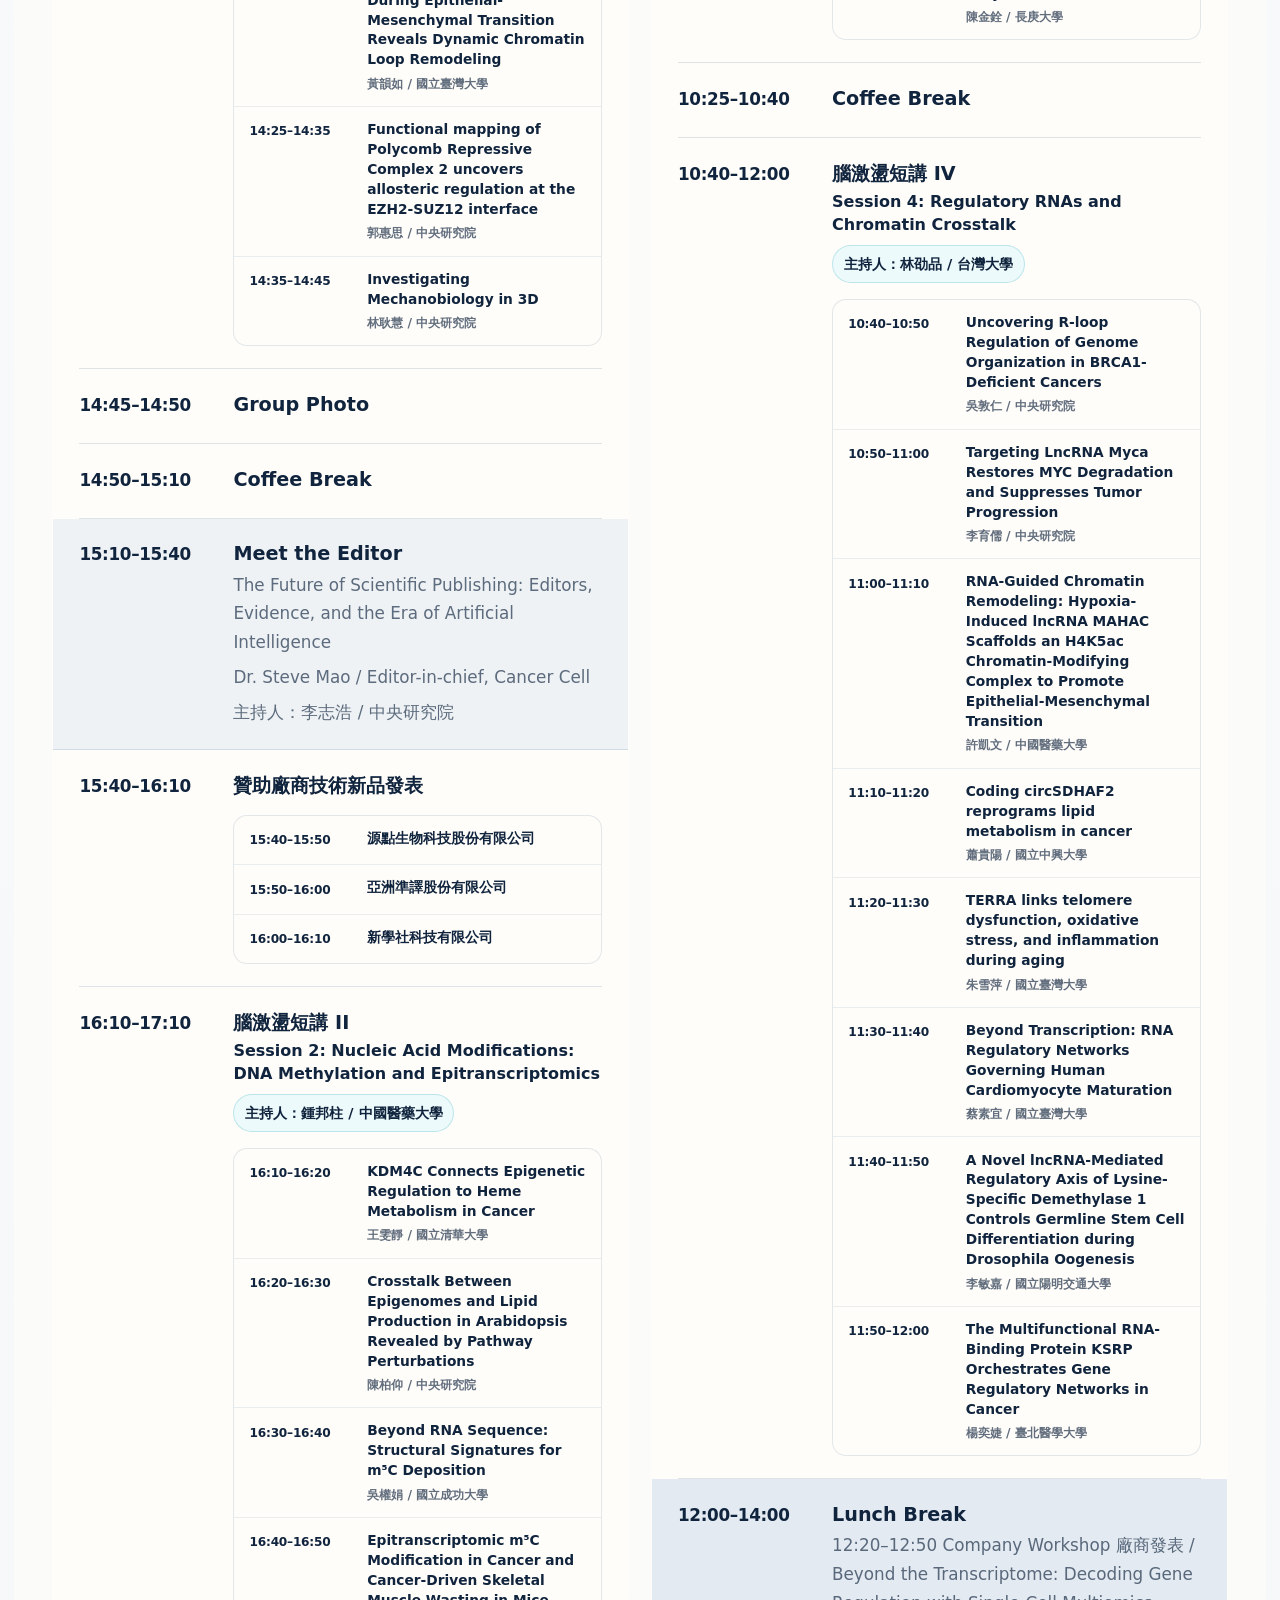
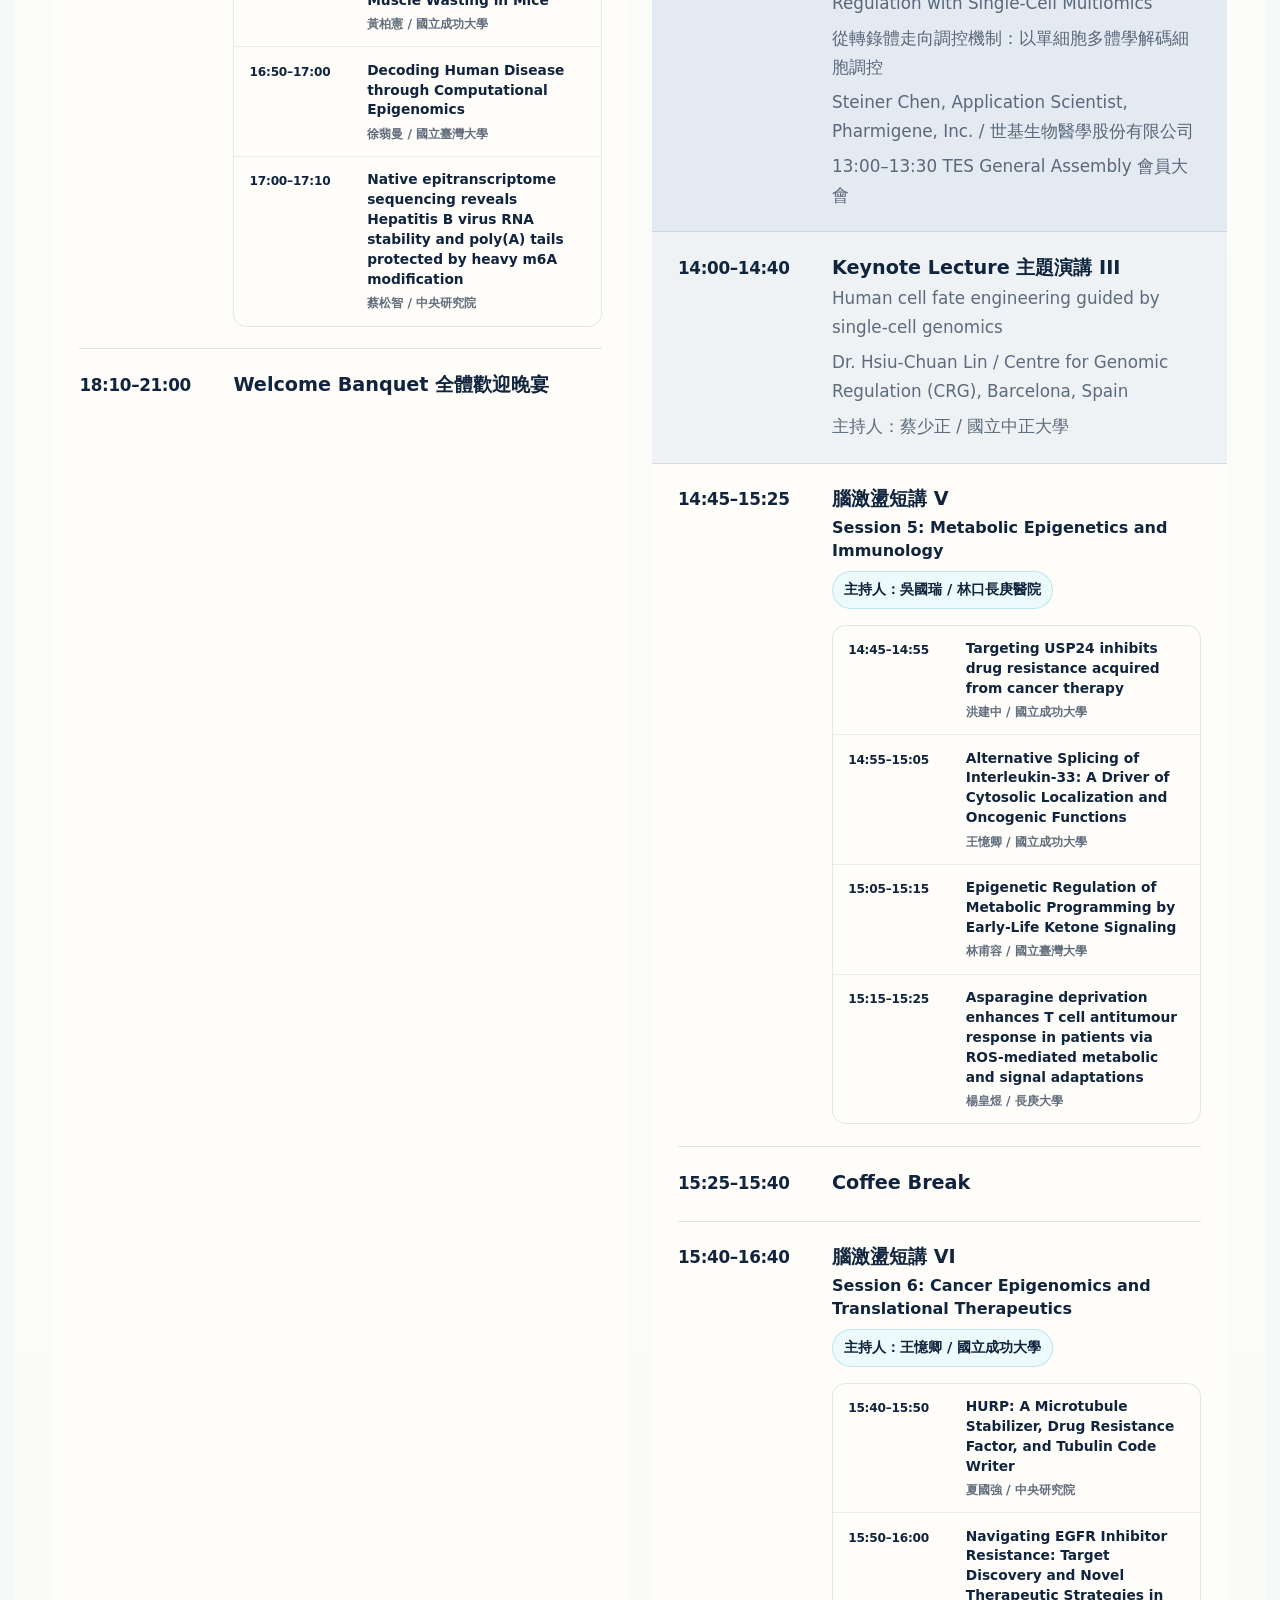
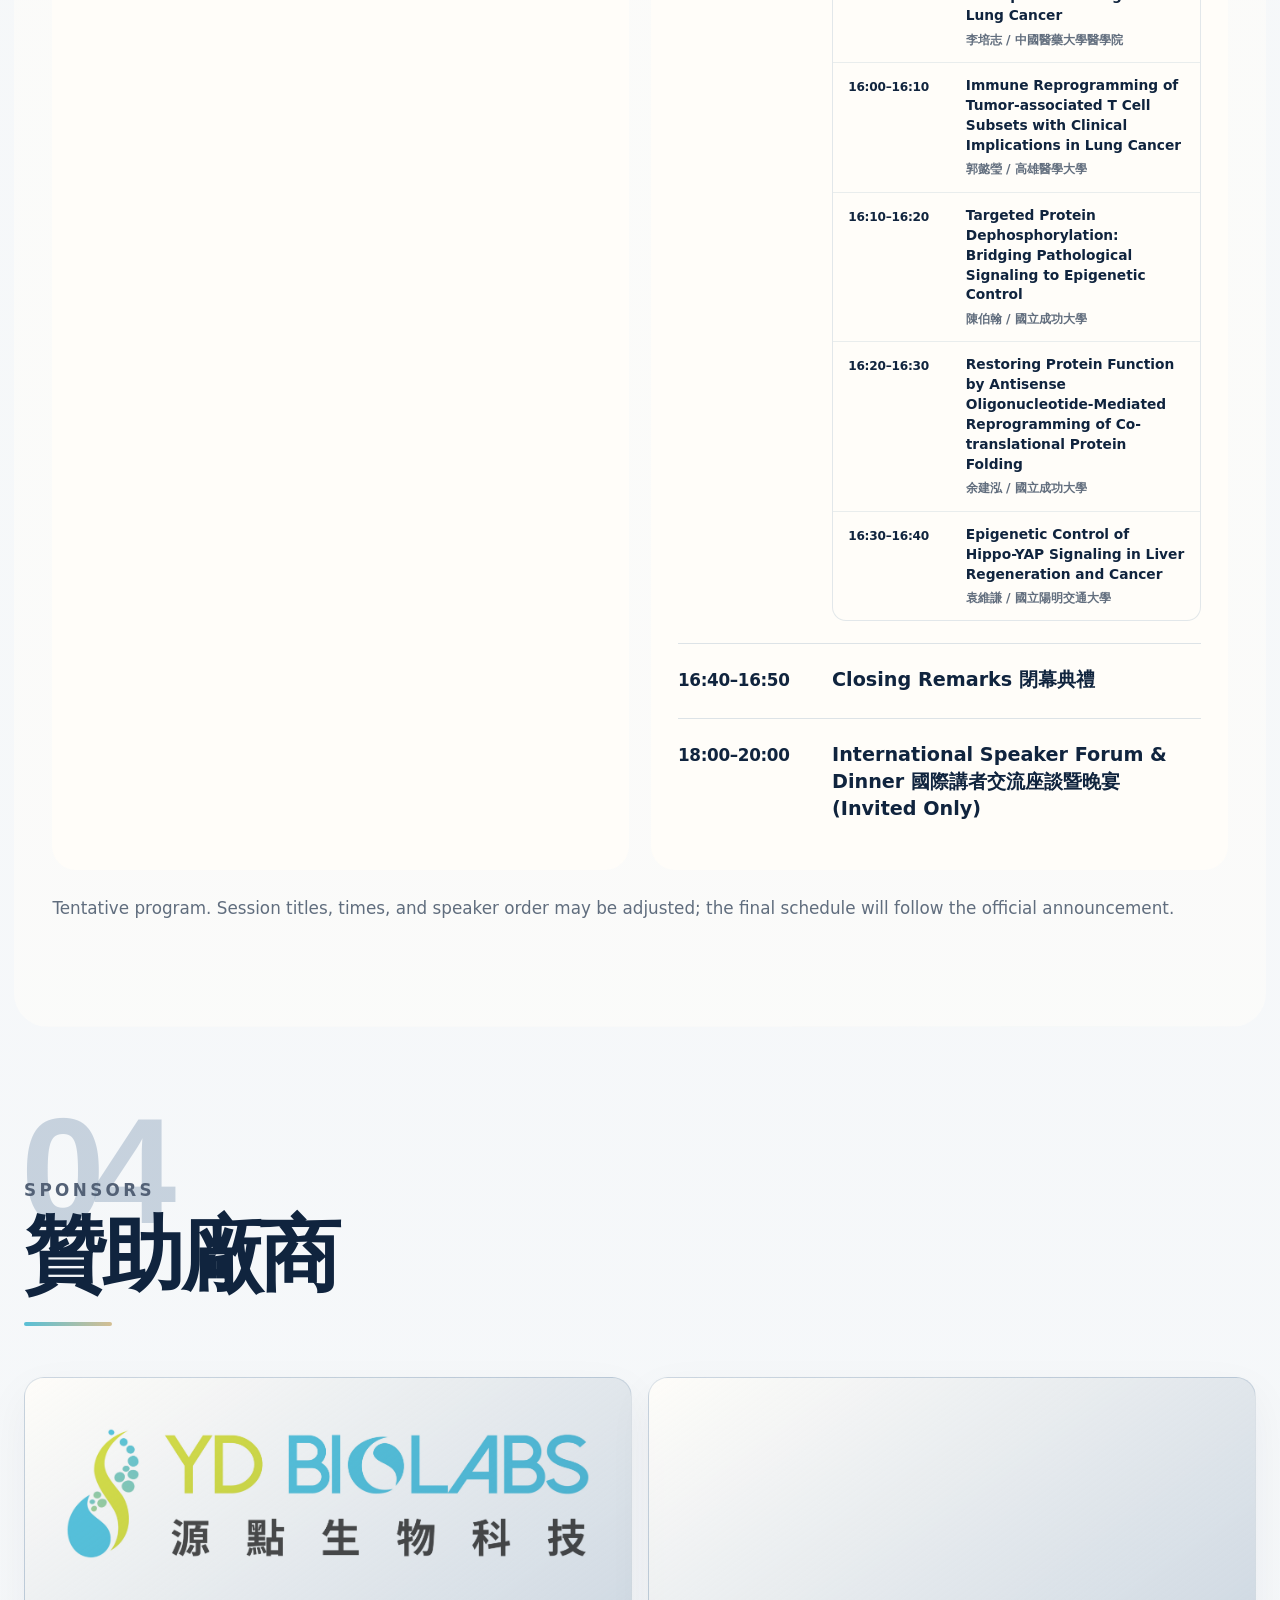
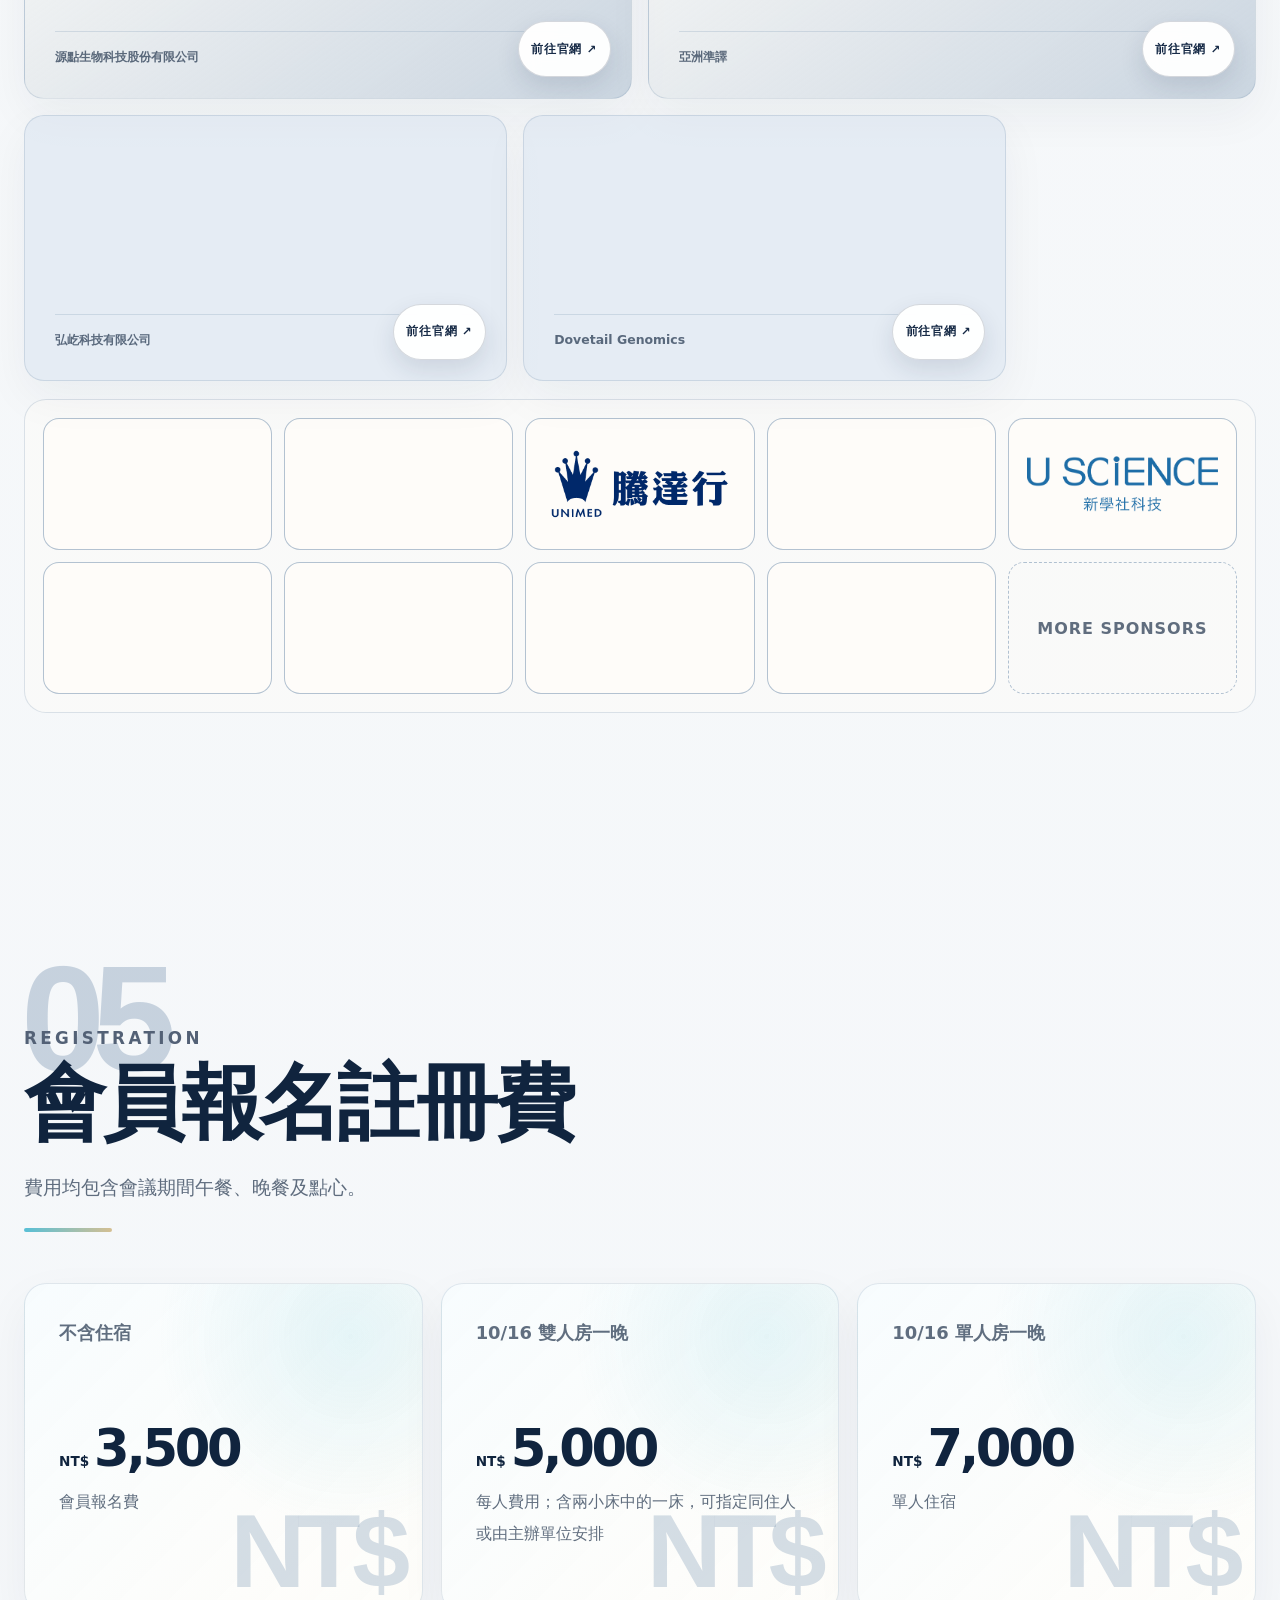
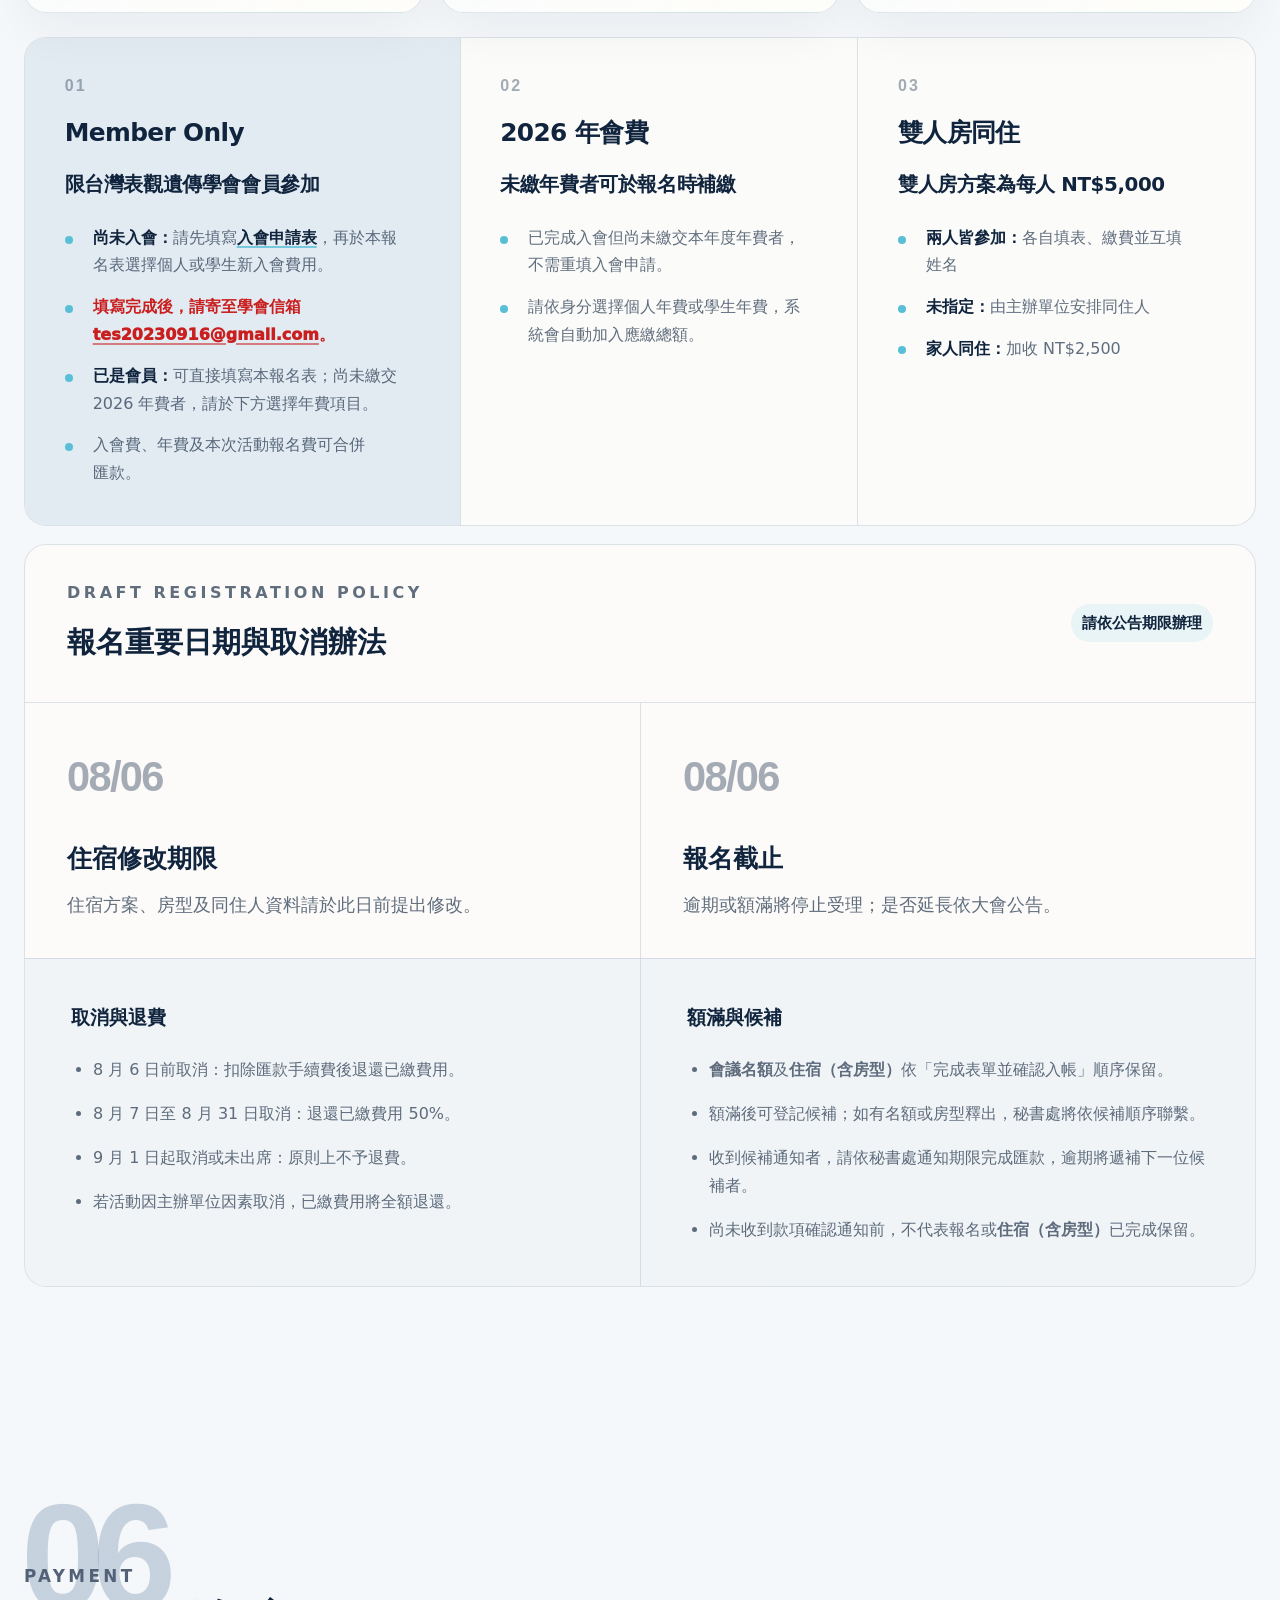
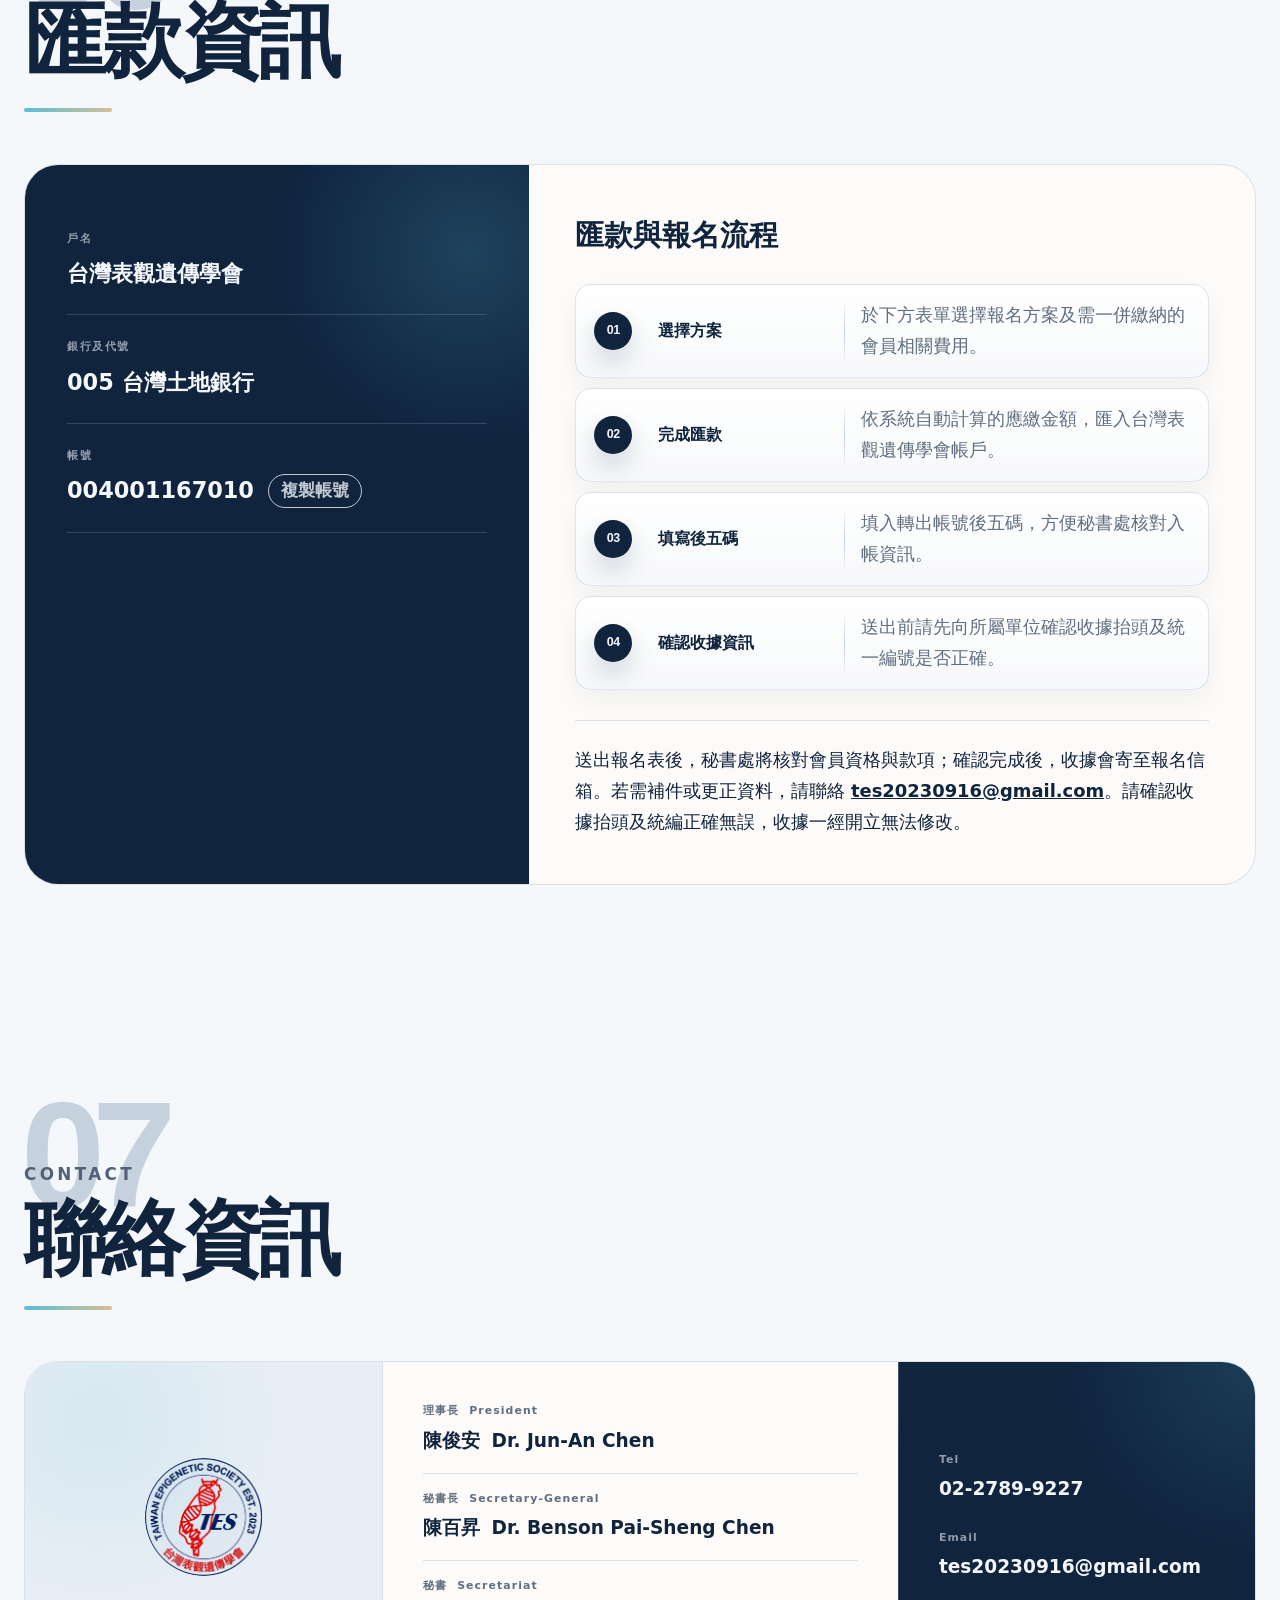
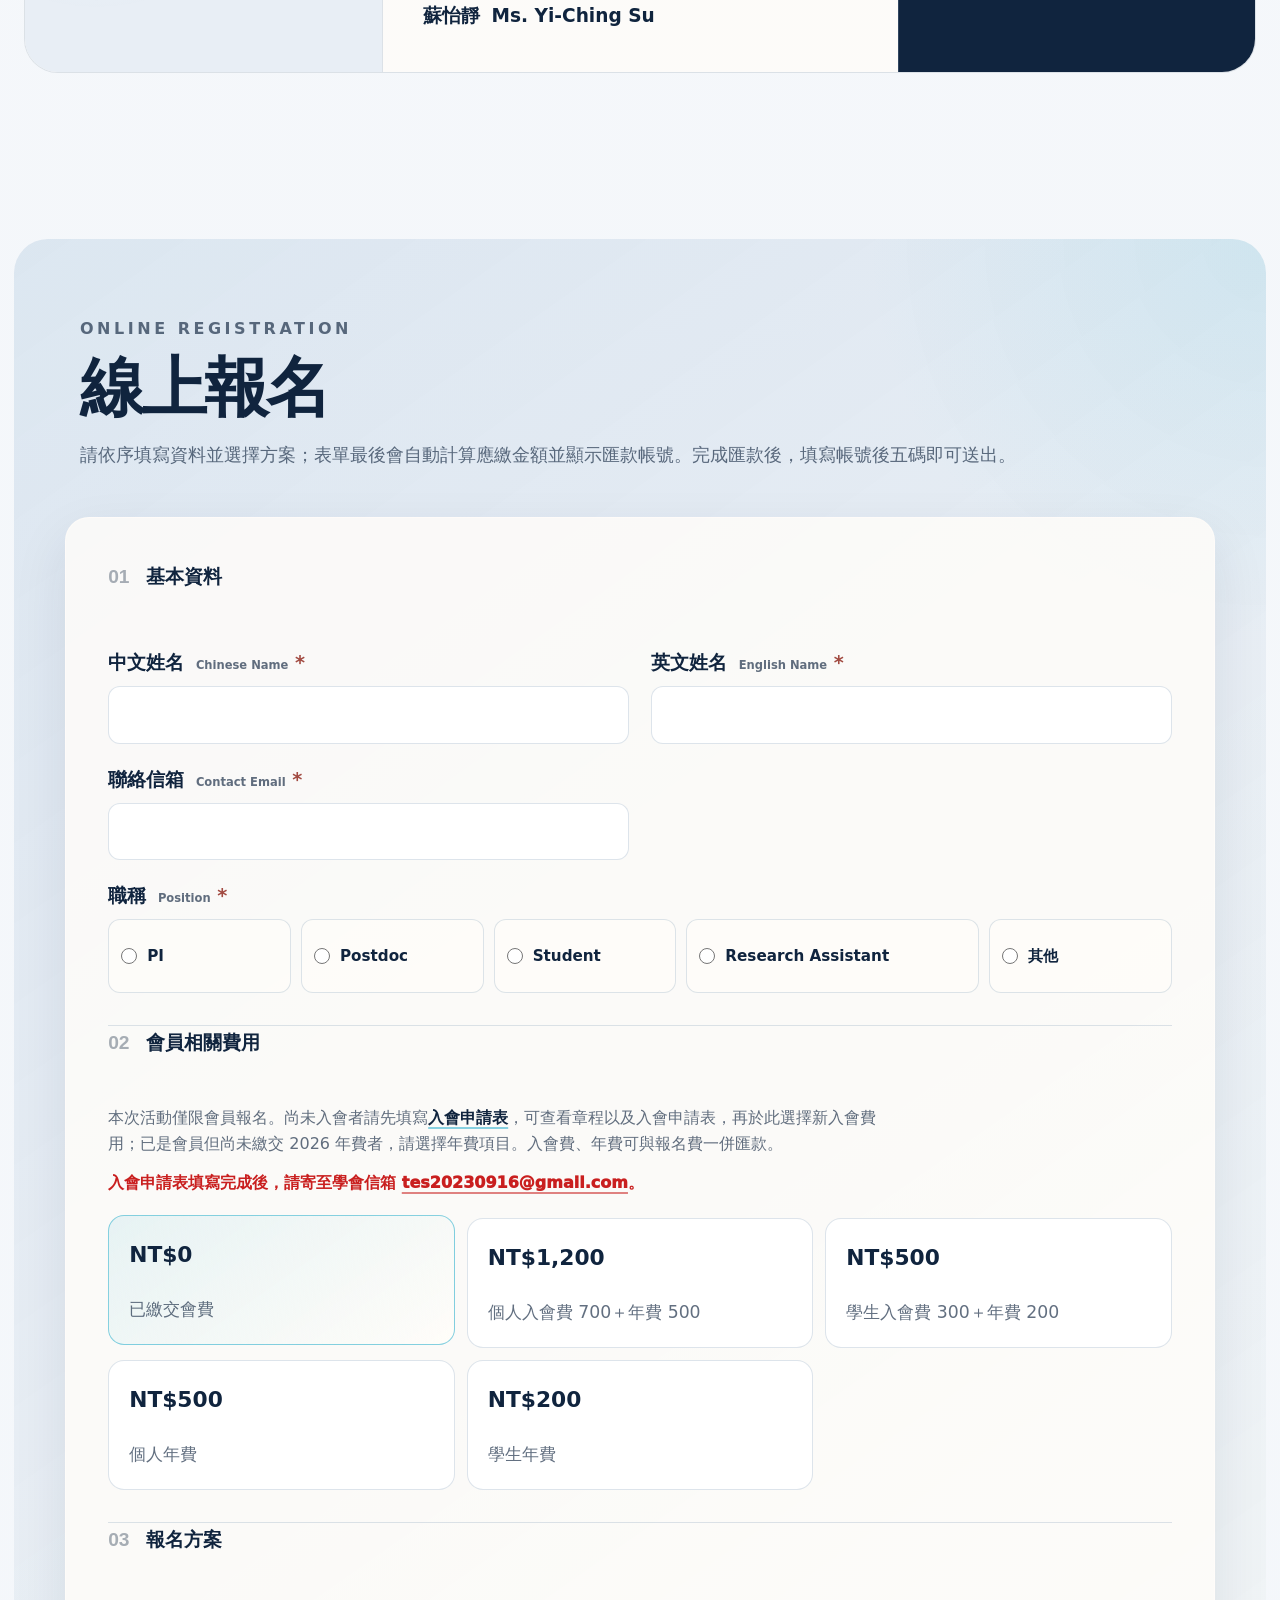
==== commit 7d586177: "Update conference program" ====
--- a/index.html
+++ b/index.html
@@ -532,7 +532,7 @@
                 <div>
                   <h4>腦激盪短講 II</h4>
                   <p class="program-session-title">Session 2: Nucleic Acid Modifications: DNA Methylation and Epitranscriptomics</p>
-                  <p class="program-chair">主持人：林劭品 / 台灣大學</p>
+                  <p class="program-chair">主持人：鍾邦柱 / 中國醫藥大學</p>
                   <ol class="program-subtalks">
                     <li><time>16:10–16:20</time><div><strong>KDM4C Connects Epigenetic Regulation to Heme Metabolism in Cancer</strong><span>王雯靜 / 國立清華大學</span></div></li>
                     <li><time>16:20–16:30</time><div><strong>Crosstalk Between Epigenomes and Lipid Production in Arabidopsis Revealed by Pathway Perturbations</strong><span>陳柏仰 / 中央研究院</span></div></li>
@@ -585,11 +585,11 @@
                 <div><h4>Coffee Break</h4></div>
               </div>
               <div class="program-item">
-                <time>10:40–12:10</time>
+                <time>10:40–12:00</time>
                 <div>
                   <h4>腦激盪短講 IV</h4>
                   <p class="program-session-title">Session 4: Regulatory RNAs and Chromatin Crosstalk</p>
-                  <p class="program-chair">主持人：鍾邦柱 / 中央研究院</p>
+                  <p class="program-chair">主持人：林劭品 / 台灣大學</p>
                   <ol class="program-subtalks">
                     <li><time>10:40–10:50</time><div><strong>Uncovering R-loop Regulation of Genome Organization in BRCA1-Deficient Cancers</strong><span>吳敦仁 / 中央研究院</span></div></li>
                     <li><time>10:50–11:00</time><div><strong>Targeting LncRNA Myca Restores MYC Degradation and Suppresses Tumor Progression</strong><span>李育儒 / 中央研究院</span></div></li>
@@ -599,12 +599,11 @@
                     <li><time>11:30–11:40</time><div><strong>Beyond Transcription: RNA Regulatory Networks Governing Human Cardiomyocyte Maturation</strong><span>蔡素宜 / 國立臺灣大學</span></div></li>
                     <li><time>11:40–11:50</time><div><strong>A Novel lncRNA-Mediated Regulatory Axis of Lysine-Specific Demethylase 1 Controls Germline Stem Cell Differentiation during Drosophila Oogenesis</strong><span>李敏嘉 / 國立陽明交通大學</span></div></li>
                     <li><time>11:50–12:00</time><div><strong>The Multifunctional RNA-Binding Protein KSRP Orchestrates Gene Regulatory Networks in Cancer</strong><span>楊奕婕 / 臺北醫學大學</span></div></li>
-                    <li><time>12:00–12:10</time><div><strong>The Transgene Is Not the Only Perturbation: Rice Transformation Leaves Epigenomic Footprints Beyond Tissue Culture</strong><span>謝若微 / 國立成功大學</span></div></li>
                   </ol>
                 </div>
               </div>
               <div class="program-item parallel">
-                <time>12:10–14:00</time>
+                <time>12:00–14:00</time>
                 <div>
                   <h4>Lunch Break</h4>
                   <p>12:20–12:50 Company Workshop 廠商發表 / Beyond the Transcriptome: Decoding Gene Regulation with Single-Cell Multiomics</p>
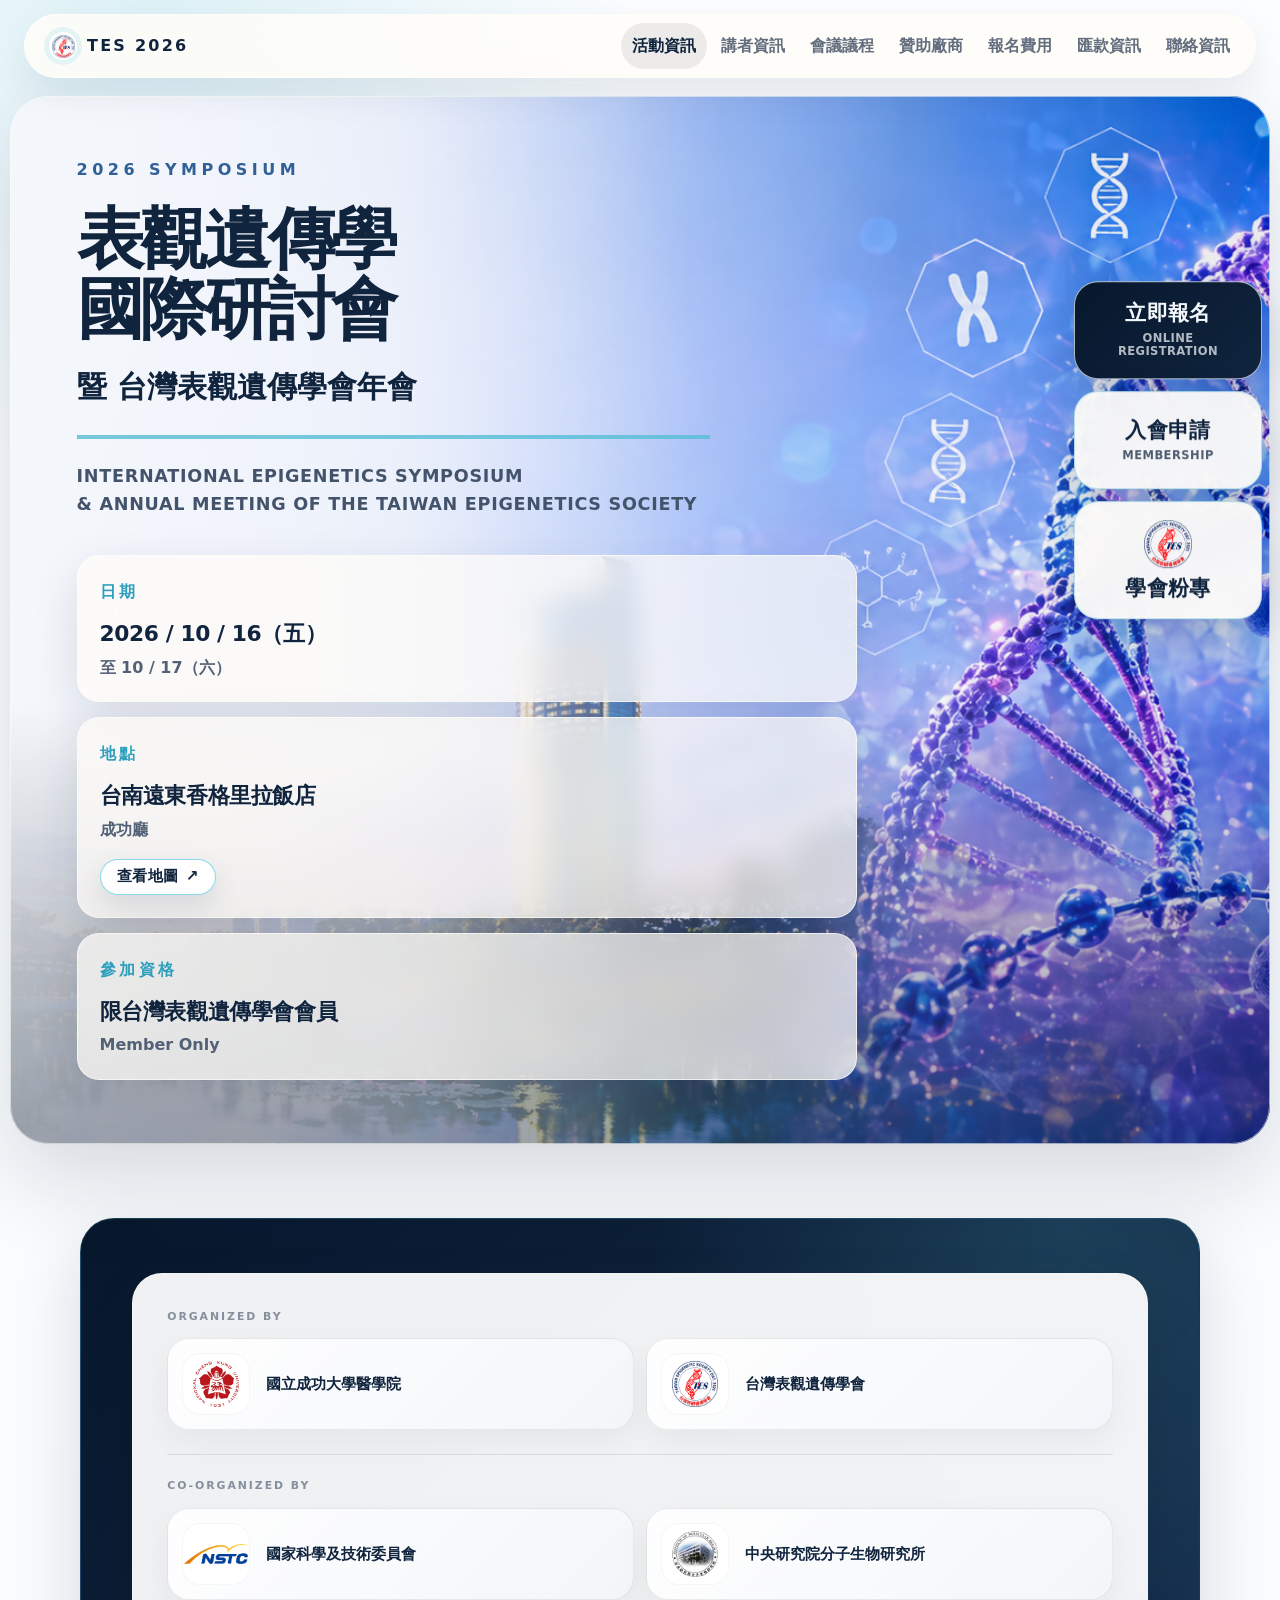
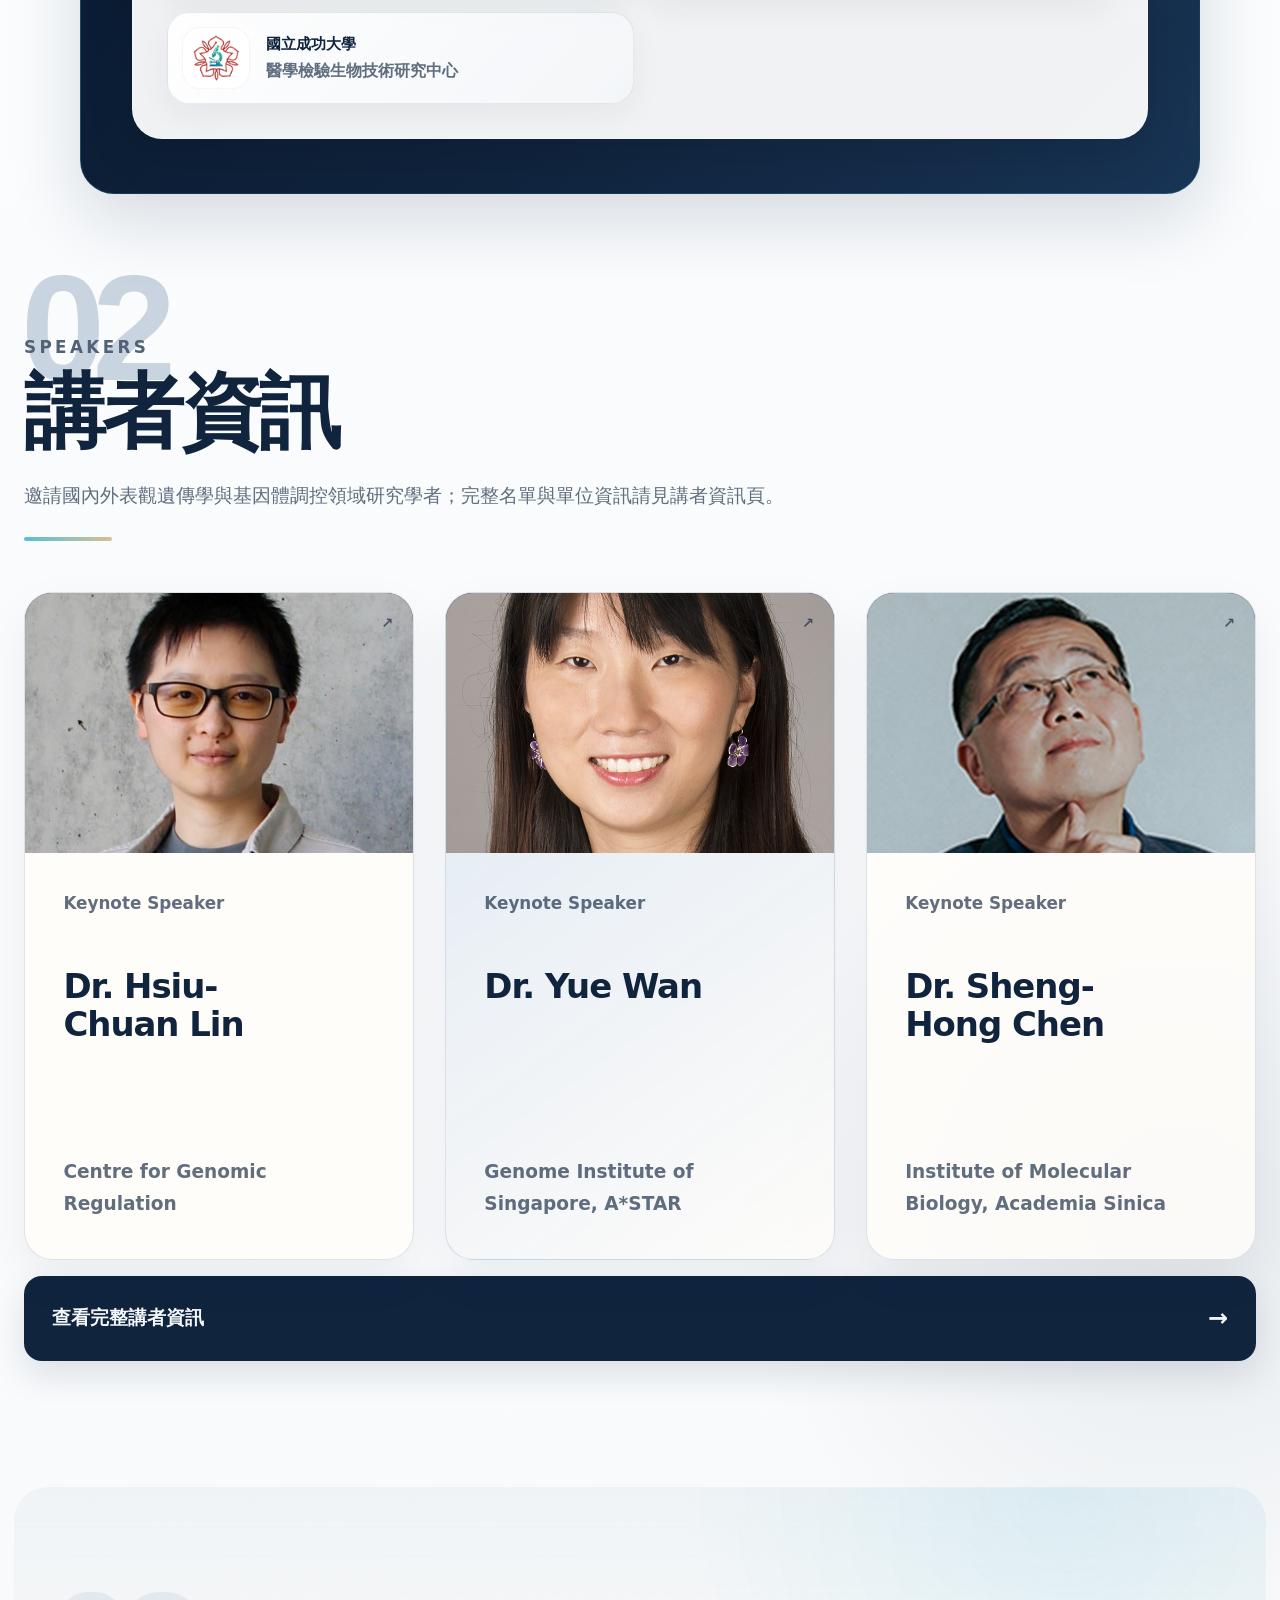
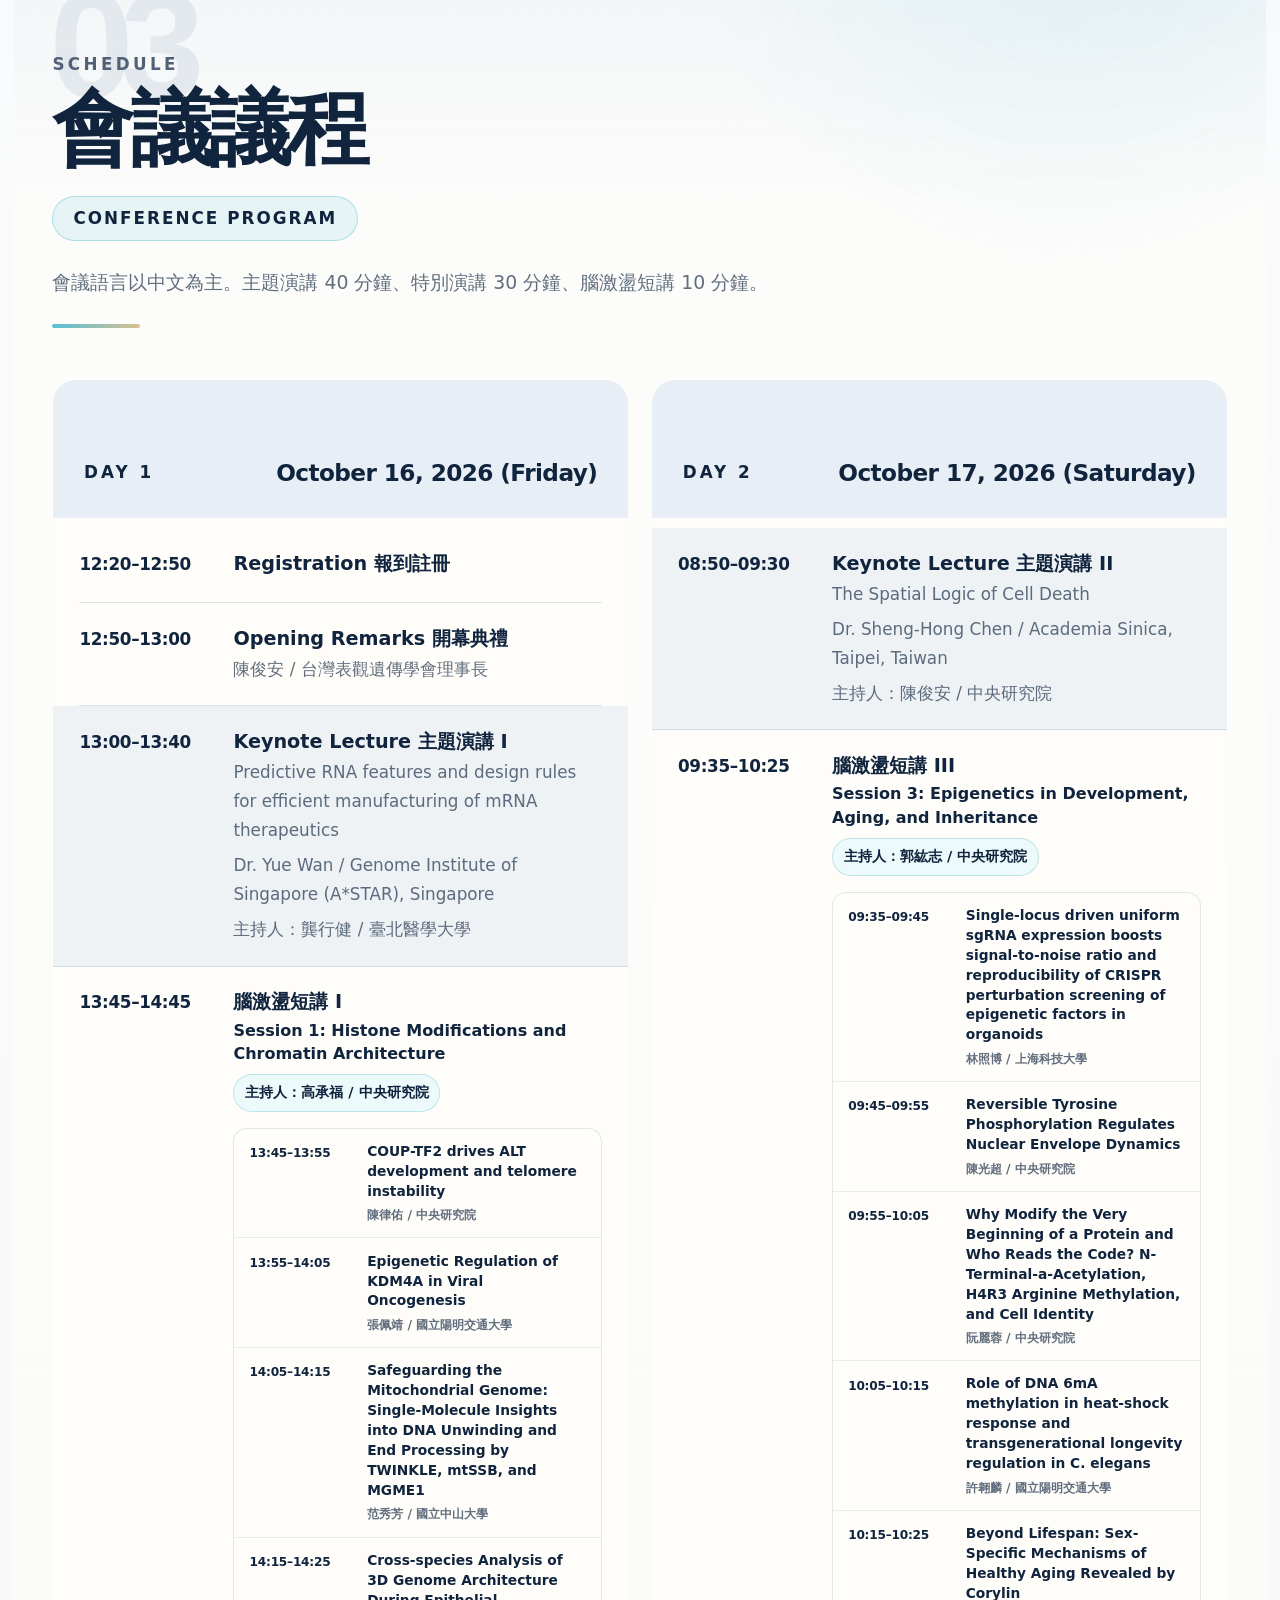
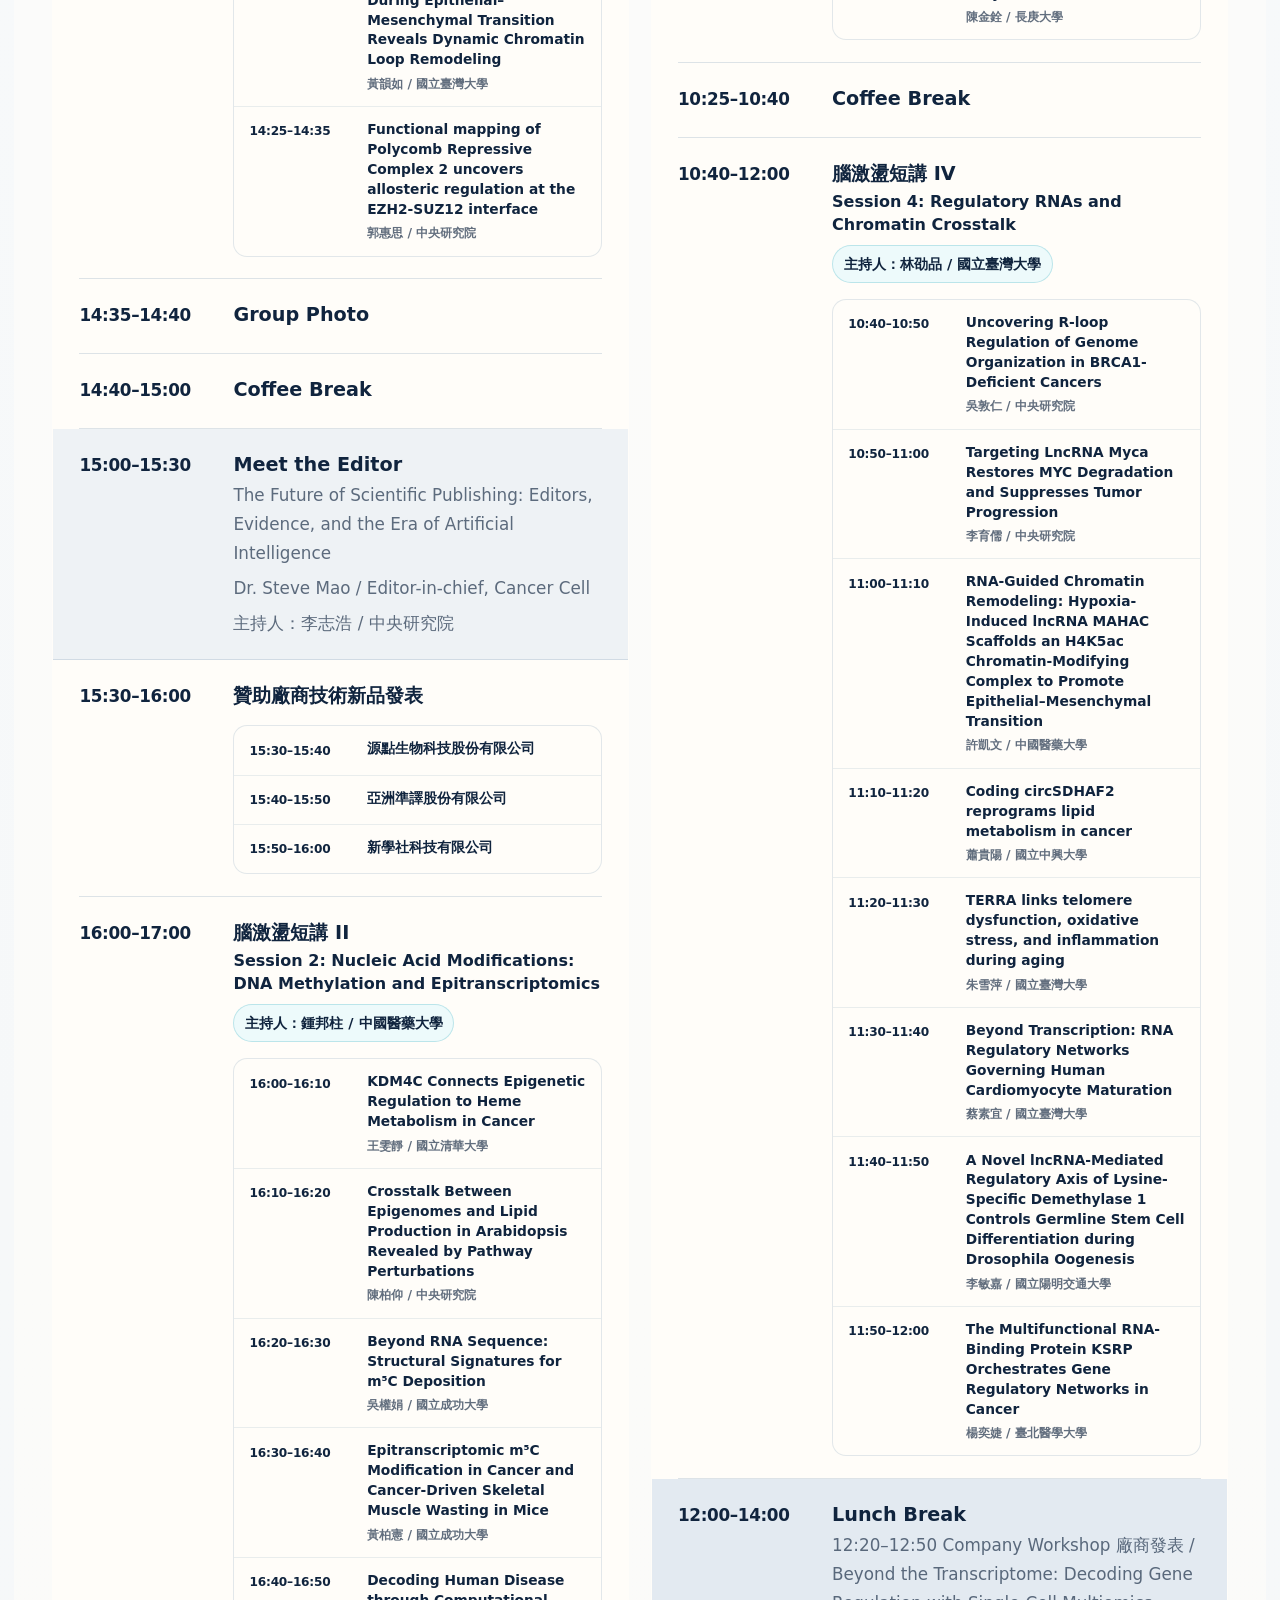
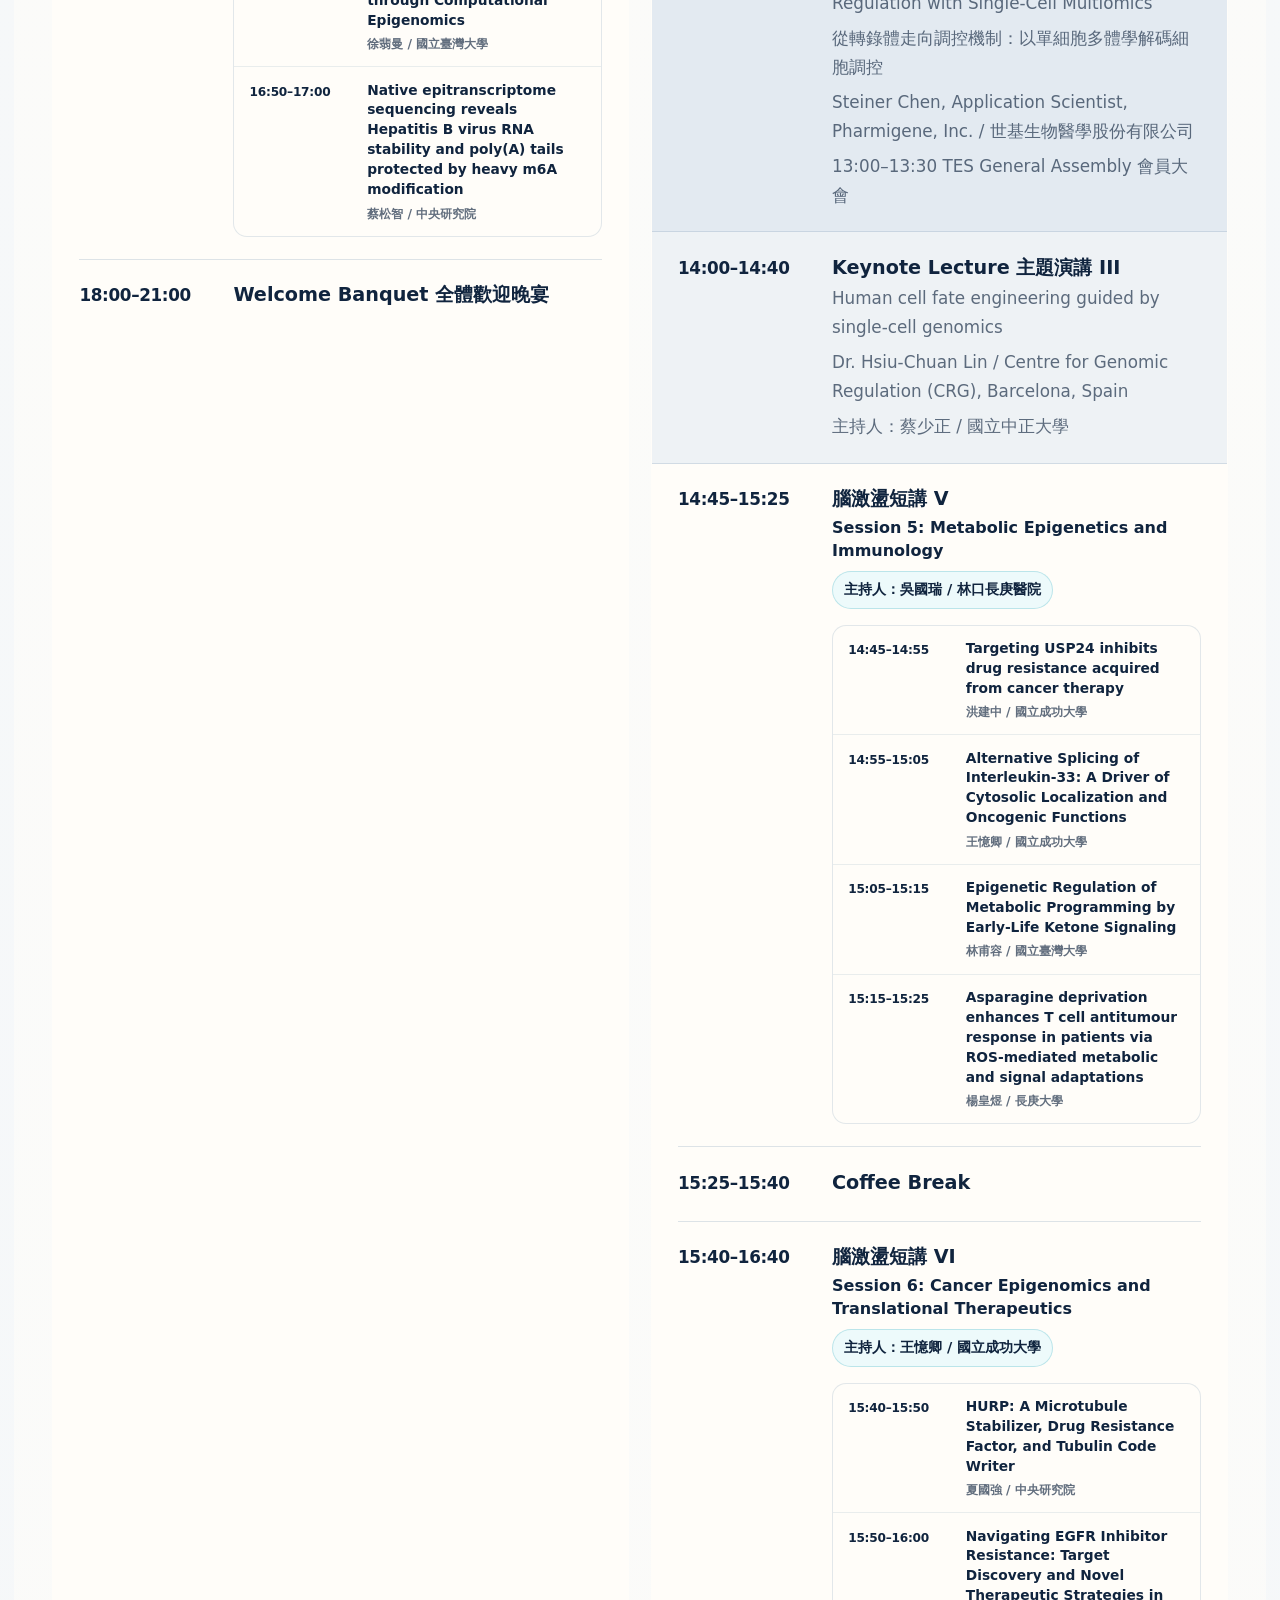
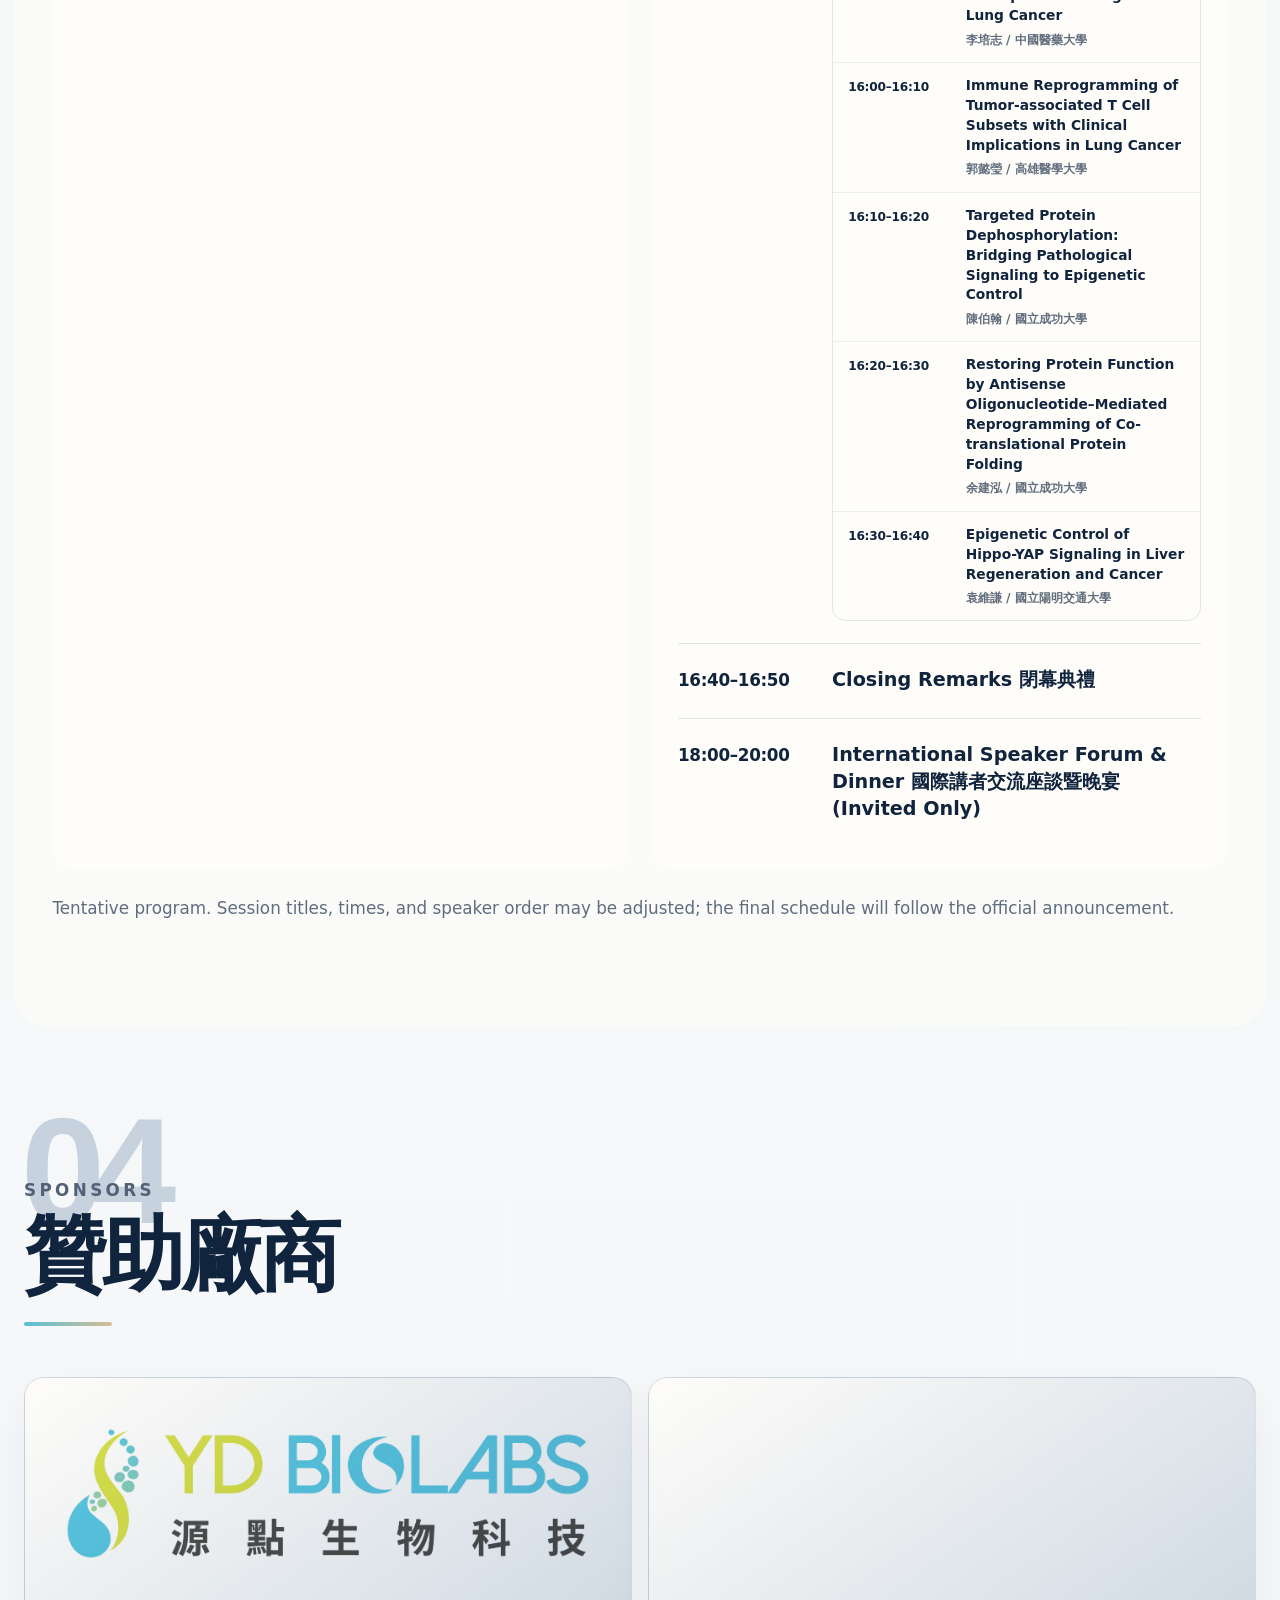
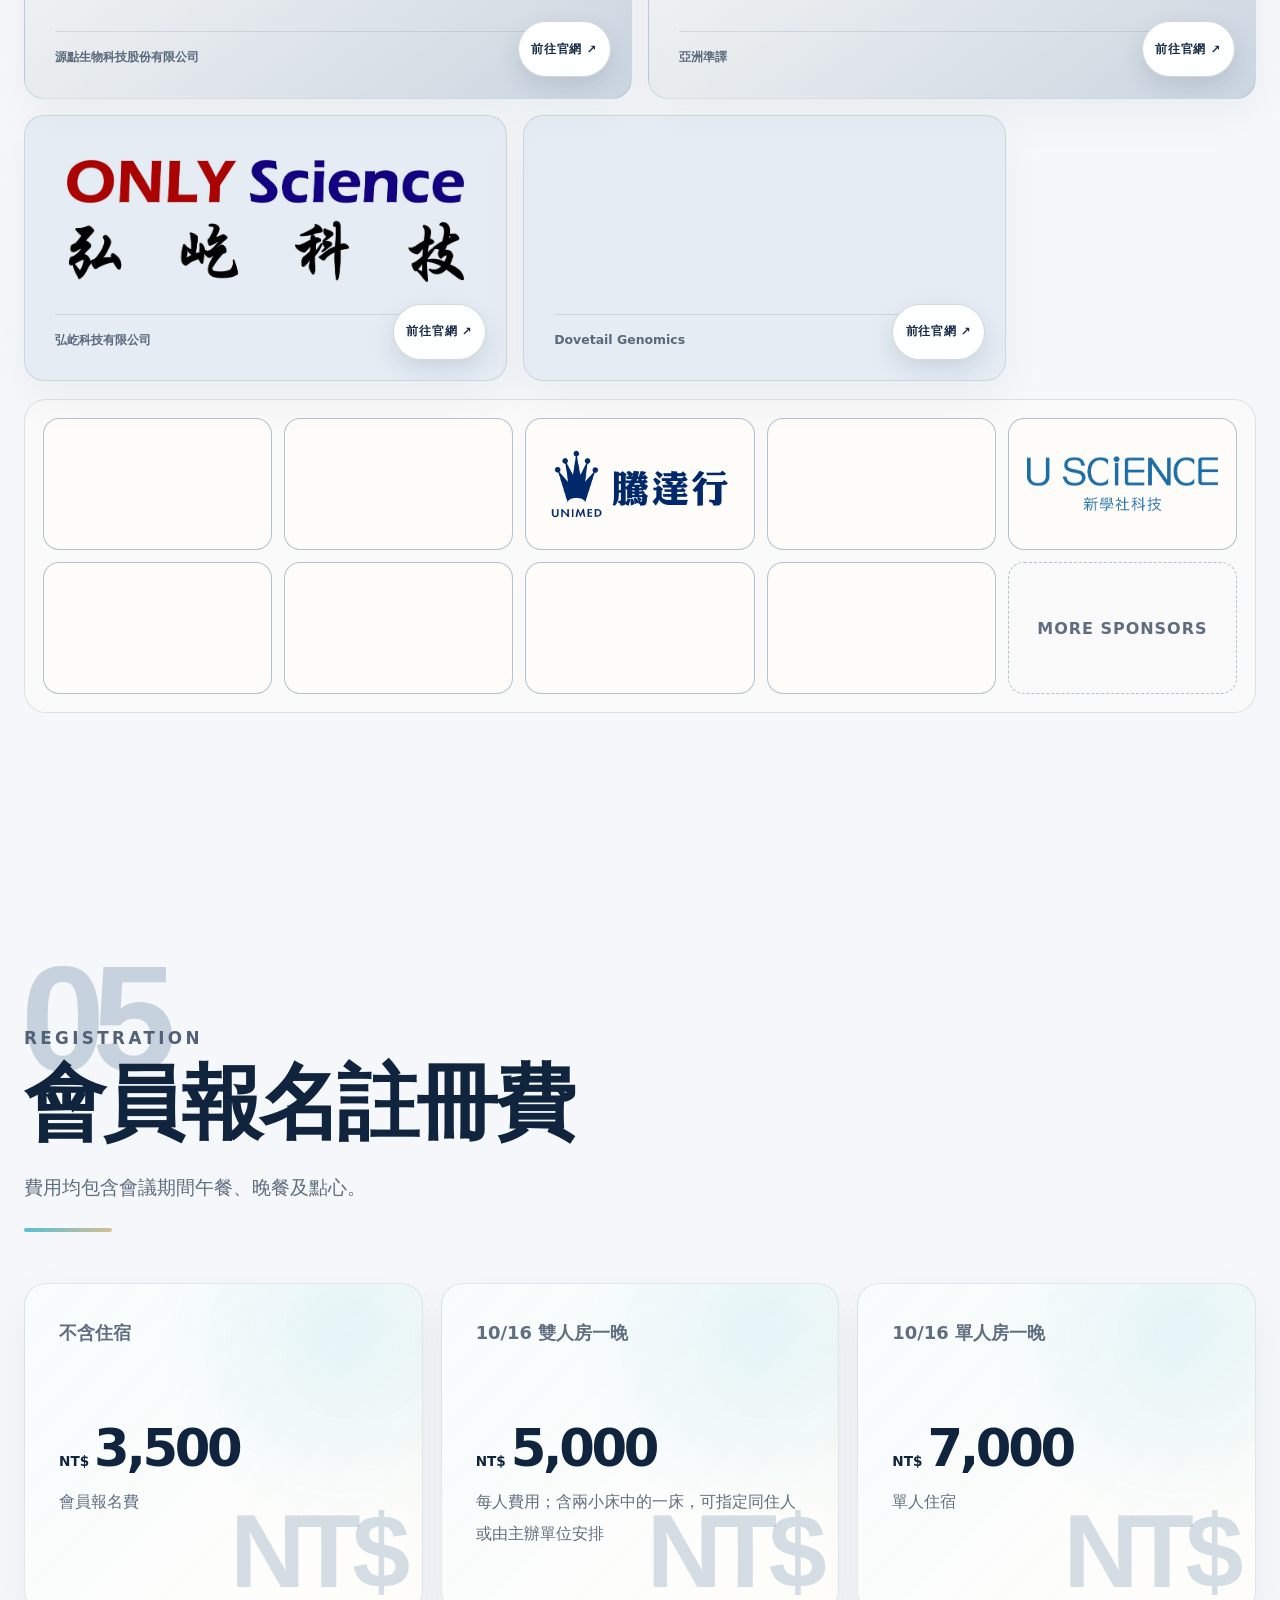
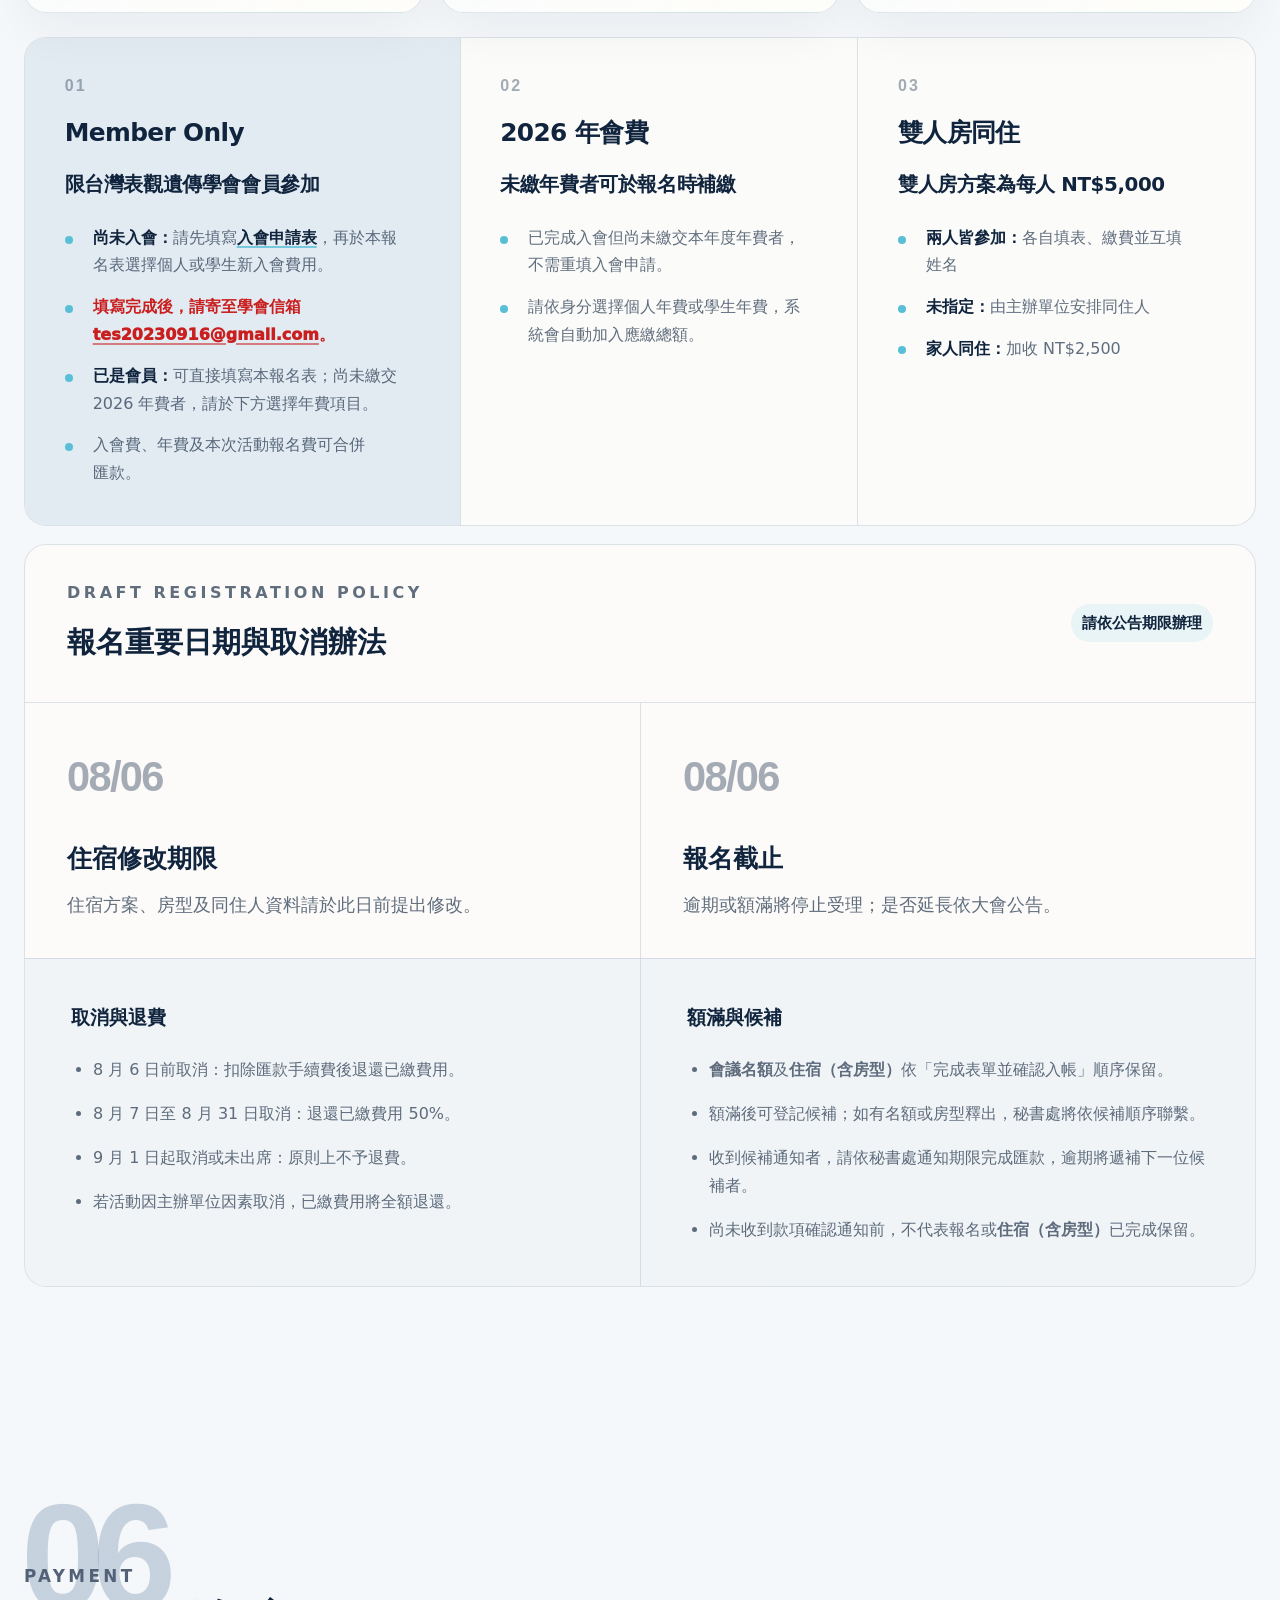
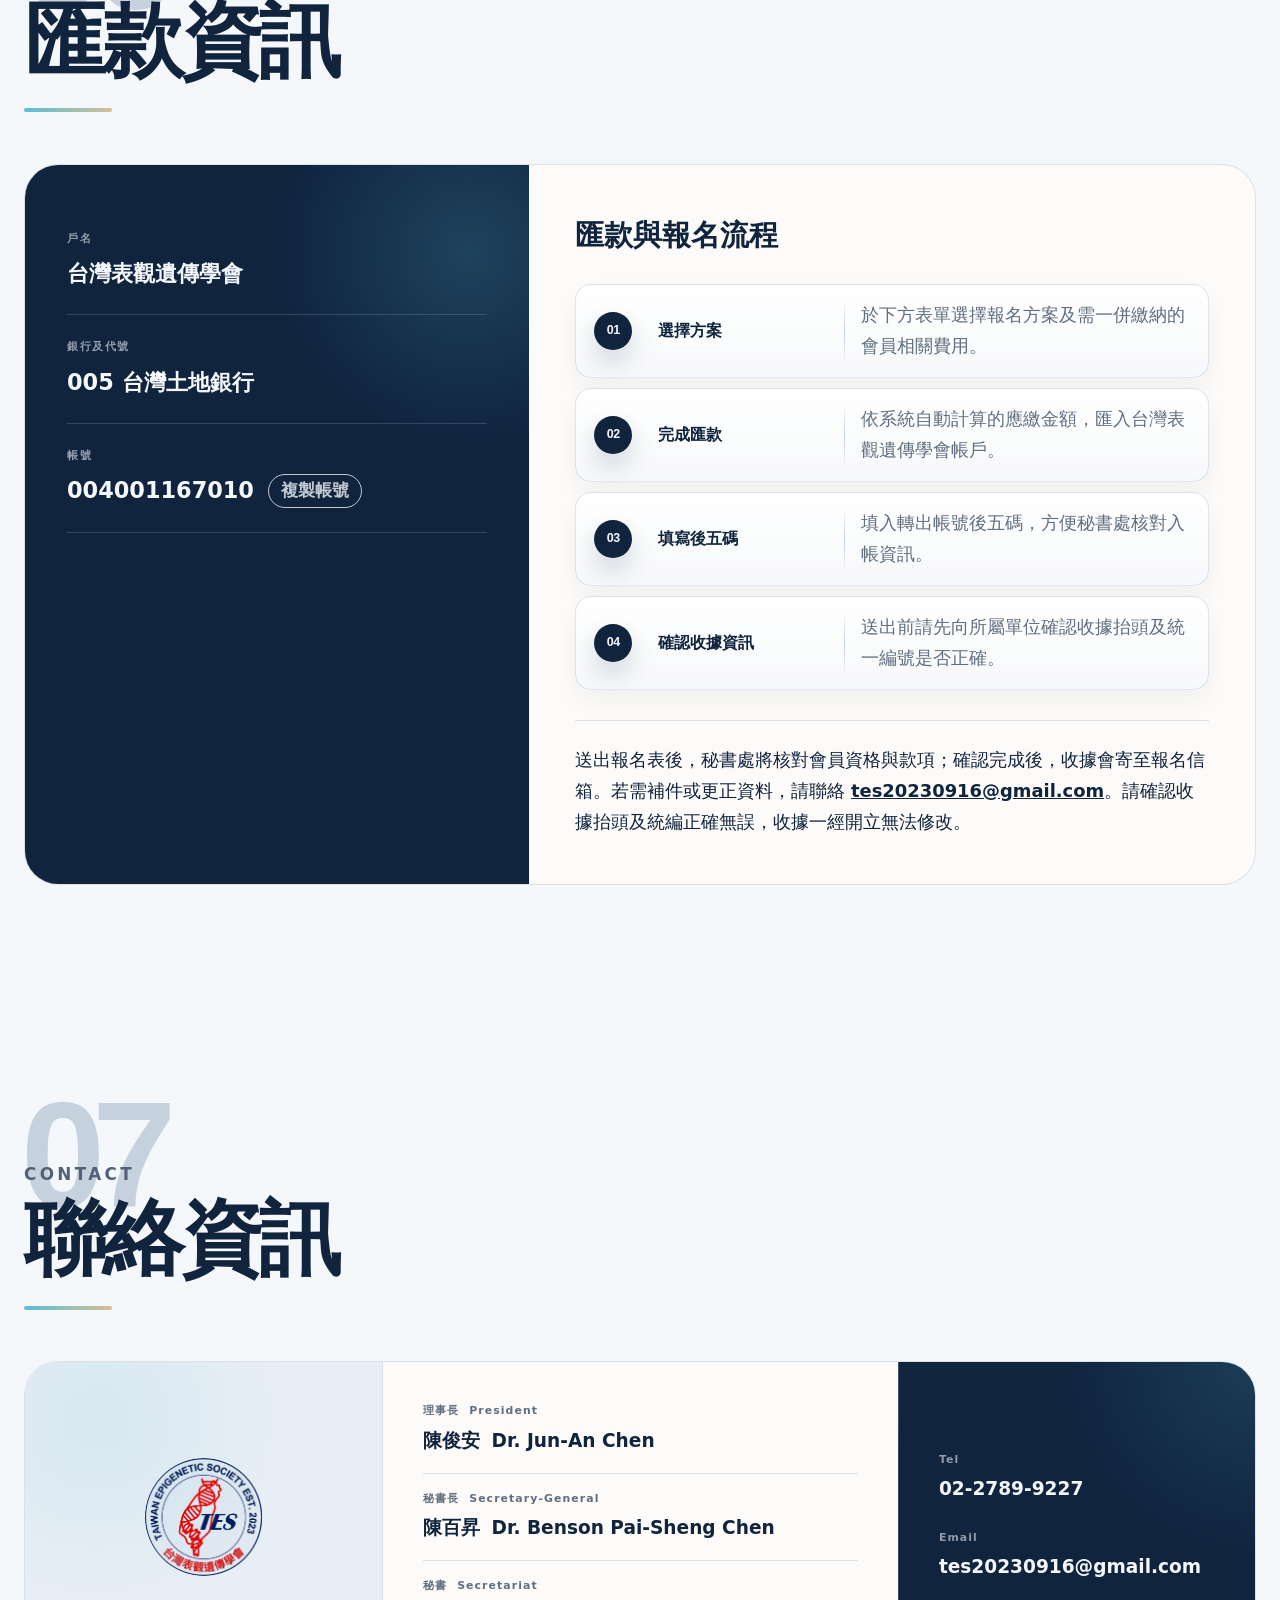
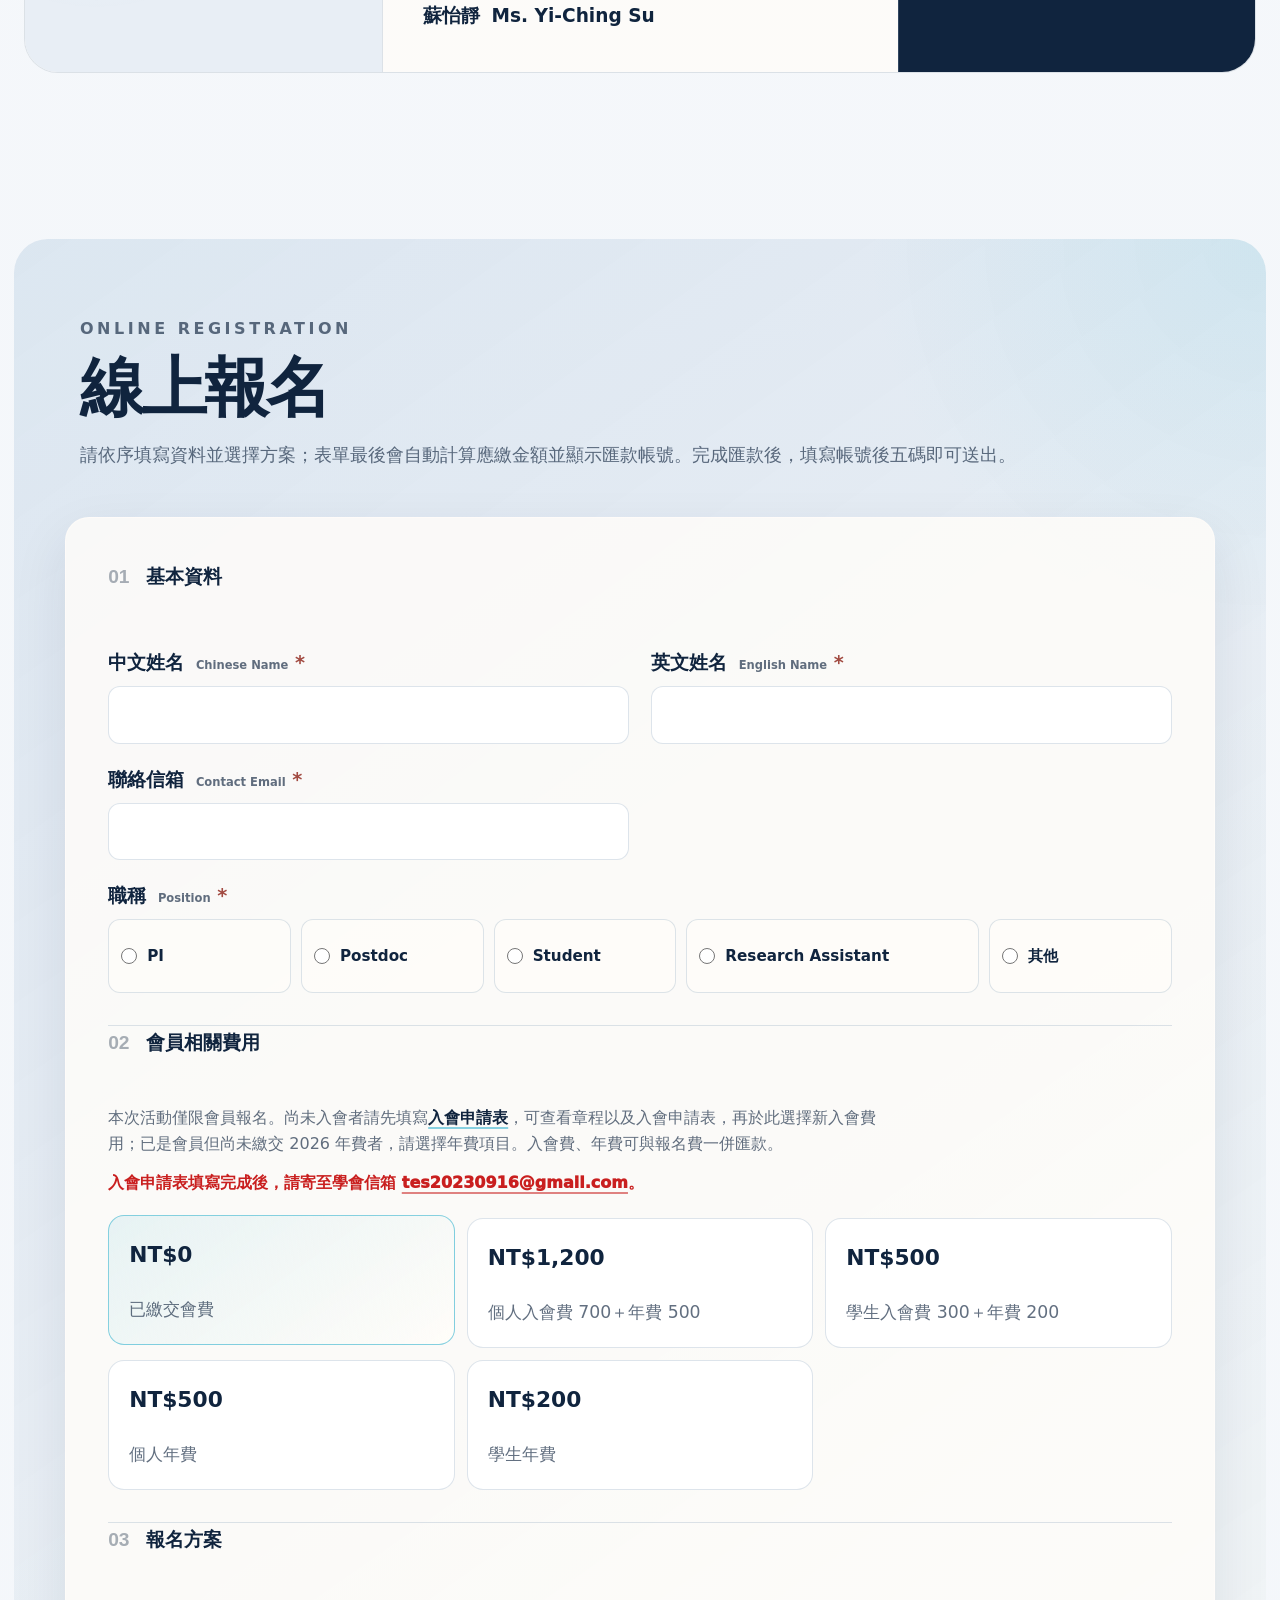
==== commit 925be3e4: "Update conference program" ====
--- a/index.html
+++ b/index.html
@@ -493,22 +493,21 @@
                     <li><time>13:45–13:55</time><div><strong>COUP-TF2 drives ALT development and telomere instability</strong><span>陳律佑 / 中央研究院</span></div></li>
                     <li><time>13:55–14:05</time><div><strong>Epigenetic Regulation of KDM4A in Viral Oncogenesis</strong><span>張佩靖 / 國立陽明交通大學</span></div></li>
                     <li><time>14:05–14:15</time><div><strong>Safeguarding the Mitochondrial Genome: Single-Molecule Insights into DNA Unwinding and End Processing by TWINKLE, mtSSB, and MGME1</strong><span>范秀芳 / 國立中山大學</span></div></li>
-                    <li><time>14:15–14:25</time><div><strong>Cross-species Analysis of 3D Genome Architecture During Epithelial-Mesenchymal Transition Reveals Dynamic Chromatin Loop Remodeling</strong><span>黃韻如 / 國立臺灣大學</span></div></li>
+                    <li><time>14:15–14:25</time><div><strong>Cross-species Analysis of 3D Genome Architecture During Epithelial–Mesenchymal Transition Reveals Dynamic Chromatin Loop Remodeling</strong><span>黃韻如 / 國立臺灣大學</span></div></li>
                     <li><time>14:25–14:35</time><div><strong>Functional mapping of Polycomb Repressive Complex 2 uncovers allosteric regulation at the EZH2-SUZ12 interface</strong><span>郭惠思 / 中央研究院</span></div></li>
-                    <li><time>14:35–14:45</time><div><strong>Investigating Mechanobiology in 3D</strong><span>林耿慧 / 中央研究院</span></div></li>
                   </ol>
                 </div>
               </div>
               <div class="program-item compact">
-                <time>14:45–14:50</time>
+                <time>14:35–14:40</time>
                 <div><h4>Group Photo</h4></div>
               </div>
               <div class="program-item break">
-                <time>14:50–15:10</time>
+                <time>14:40–15:00</time>
                 <div><h4>Coffee Break</h4></div>
               </div>
               <div class="program-item keynote">
-                <time>15:10–15:40</time>
+                <time>15:00–15:30</time>
                 <div>
                   <h4>Meet the Editor</h4>
                   <p>The Future of Scientific Publishing: Editors, Evidence, and the Era of Artificial Intelligence</p>
@@ -517,34 +516,34 @@
                 </div>
               </div>
               <div class="program-item">
-                <time>15:40–16:10</time>
+                <time>15:30–16:00</time>
                 <div>
                   <h4>贊助廠商技術新品發表</h4>
                   <ol class="program-subtalks program-subtalks-compact">
-                    <li><time>15:40–15:50</time><div><strong>源點生物科技股份有限公司</strong></div></li>
-                    <li><time>15:50–16:00</time><div><strong>亞洲準譯股份有限公司</strong></div></li>
-                    <li><time>16:00–16:10</time><div><strong>新學社科技有限公司</strong></div></li>
+                    <li><time>15:30–15:40</time><div><strong>源點生物科技股份有限公司</strong></div></li>
+                    <li><time>15:40–15:50</time><div><strong>亞洲準譯股份有限公司</strong></div></li>
+                    <li><time>15:50–16:00</time><div><strong>新學社科技有限公司</strong></div></li>
                   </ol>
                 </div>
               </div>
               <div class="program-item">
-                <time>16:10–17:10</time>
+                <time>16:00–17:00</time>
                 <div>
                   <h4>腦激盪短講 II</h4>
                   <p class="program-session-title">Session 2: Nucleic Acid Modifications: DNA Methylation and Epitranscriptomics</p>
                   <p class="program-chair">主持人：鍾邦柱 / 中國醫藥大學</p>
                   <ol class="program-subtalks">
-                    <li><time>16:10–16:20</time><div><strong>KDM4C Connects Epigenetic Regulation to Heme Metabolism in Cancer</strong><span>王雯靜 / 國立清華大學</span></div></li>
-                    <li><time>16:20–16:30</time><div><strong>Crosstalk Between Epigenomes and Lipid Production in Arabidopsis Revealed by Pathway Perturbations</strong><span>陳柏仰 / 中央研究院</span></div></li>
-                    <li><time>16:30–16:40</time><div><strong>Beyond RNA Sequence: Structural Signatures for m⁵C Deposition</strong><span>吳權娟 / 國立成功大學</span></div></li>
-                    <li><time>16:40–16:50</time><div><strong>Epitranscriptomic m⁵C Modification in Cancer and Cancer-Driven Skeletal Muscle Wasting in Mice</strong><span>黃柏憲 / 國立成功大學</span></div></li>
-                    <li><time>16:50–17:00</time><div><strong>Decoding Human Disease through Computational Epigenomics</strong><span>徐翡曼 / 國立臺灣大學</span></div></li>
-                    <li><time>17:00–17:10</time><div><strong>Native epitranscriptome sequencing reveals Hepatitis B virus RNA stability and poly(A) tails protected by heavy m6A modification</strong><span>蔡松智 / 中央研究院</span></div></li>
+                    <li><time>16:00–16:10</time><div><strong>KDM4C Connects Epigenetic Regulation to Heme Metabolism in Cancer</strong><span>王雯靜 / 國立清華大學</span></div></li>
+                    <li><time>16:10–16:20</time><div><strong>Crosstalk Between Epigenomes and Lipid Production in Arabidopsis Revealed by Pathway Perturbations</strong><span>陳柏仰 / 中央研究院</span></div></li>
+                    <li><time>16:20–16:30</time><div><strong>Beyond RNA Sequence: Structural Signatures for m⁵C Deposition</strong><span>吳權娟 / 國立成功大學</span></div></li>
+                    <li><time>16:30–16:40</time><div><strong>Epitranscriptomic m⁵C Modification in Cancer and Cancer-Driven Skeletal Muscle Wasting in Mice</strong><span>黃柏憲 / 國立成功大學</span></div></li>
+                    <li><time>16:40–16:50</time><div><strong>Decoding Human Disease through Computational Epigenomics</strong><span>徐翡曼 / 國立臺灣大學</span></div></li>
+                    <li><time>16:50–17:00</time><div><strong>Native epitranscriptome sequencing reveals Hepatitis B virus RNA stability and poly(A) tails protected by heavy m6A modification</strong><span>蔡松智 / 中央研究院</span></div></li>
                   </ol>
                 </div>
               </div>
               <div class="program-item banquet">
-                <time>18:10–21:00</time>
+                <time>18:00–21:00</time>
                 <div><h4>Welcome Banquet 全體歡迎晚宴</h4></div>
               </div>
             </div>
@@ -589,11 +588,11 @@
                 <div>
                   <h4>腦激盪短講 IV</h4>
                   <p class="program-session-title">Session 4: Regulatory RNAs and Chromatin Crosstalk</p>
-                  <p class="program-chair">主持人：林劭品 / 台灣大學</p>
+                  <p class="program-chair">主持人：林劭品 / 國立臺灣大學</p>
                   <ol class="program-subtalks">
                     <li><time>10:40–10:50</time><div><strong>Uncovering R-loop Regulation of Genome Organization in BRCA1-Deficient Cancers</strong><span>吳敦仁 / 中央研究院</span></div></li>
                     <li><time>10:50–11:00</time><div><strong>Targeting LncRNA Myca Restores MYC Degradation and Suppresses Tumor Progression</strong><span>李育儒 / 中央研究院</span></div></li>
-                    <li><time>11:00–11:10</time><div><strong>RNA-Guided Chromatin Remodeling: Hypoxia-Induced lncRNA MAHAC Scaffolds an H4K5ac Chromatin-Modifying Complex to Promote Epithelial-Mesenchymal Transition</strong><span>許凱文 / 中國醫藥大學</span></div></li>
+                    <li><time>11:00–11:10</time><div><strong>RNA-Guided Chromatin Remodeling: Hypoxia-Induced lncRNA MAHAC Scaffolds an H4K5ac Chromatin-Modifying Complex to Promote Epithelial–Mesenchymal Transition</strong><span>許凱文 / 中國醫藥大學</span></div></li>
                     <li><time>11:10–11:20</time><div><strong>Coding circSDHAF2 reprograms lipid metabolism in cancer</strong><span>蕭貴陽 / 國立中興大學</span></div></li>
                     <li><time>11:20–11:30</time><div><strong>TERRA links telomere dysfunction, oxidative stress, and inflammation during aging</strong><span>朱雪萍 / 國立臺灣大學</span></div></li>
                     <li><time>11:30–11:40</time><div><strong>Beyond Transcription: RNA Regulatory Networks Governing Human Cardiomyocyte Maturation</strong><span>蔡素宜 / 國立臺灣大學</span></div></li>
@@ -647,10 +646,10 @@
                   <p class="program-chair">主持人：王憶卿 / 國立成功大學</p>
                   <ol class="program-subtalks">
                     <li><time>15:40–15:50</time><div><strong>HURP: A Microtubule Stabilizer, Drug Resistance Factor, and Tubulin Code Writer</strong><span>夏國強 / 中央研究院</span></div></li>
-                    <li><time>15:50–16:00</time><div><strong>Navigating EGFR Inhibitor Resistance: Target Discovery and Novel Therapeutic Strategies in Lung Cancer</strong><span>李培志 / 中國醫藥大學醫學院</span></div></li>
+                    <li><time>15:50–16:00</time><div><strong>Navigating EGFR Inhibitor Resistance: Target Discovery and Novel Therapeutic Strategies in Lung Cancer</strong><span>李培志 / 中國醫藥大學</span></div></li>
                     <li><time>16:00–16:10</time><div><strong>Immune Reprogramming of Tumor-associated T Cell Subsets with Clinical Implications in Lung Cancer</strong><span>郭懿瑩 / 高雄醫學大學</span></div></li>
                     <li><time>16:10–16:20</time><div><strong>Targeted Protein Dephosphorylation: Bridging Pathological Signaling to Epigenetic Control</strong><span>陳伯翰 / 國立成功大學</span></div></li>
-                    <li><time>16:20–16:30</time><div><strong>Restoring Protein Function by Antisense Oligonucleotide-Mediated Reprogramming of Co-translational Protein Folding</strong><span>余建泓 / 國立成功大學</span></div></li>
+                    <li><time>16:20–16:30</time><div><strong>Restoring Protein Function by Antisense Oligonucleotide–Mediated Reprogramming of Co-translational Protein Folding</strong><span>余建泓 / 國立成功大學</span></div></li>
                     <li><time>16:30–16:40</time><div><strong>Epigenetic Control of Hippo-YAP Signaling in Liver Regeneration and Cancer</strong><span>袁維謙 / 國立陽明交通大學</span></div></li>
                   </ol>
                 </div>
